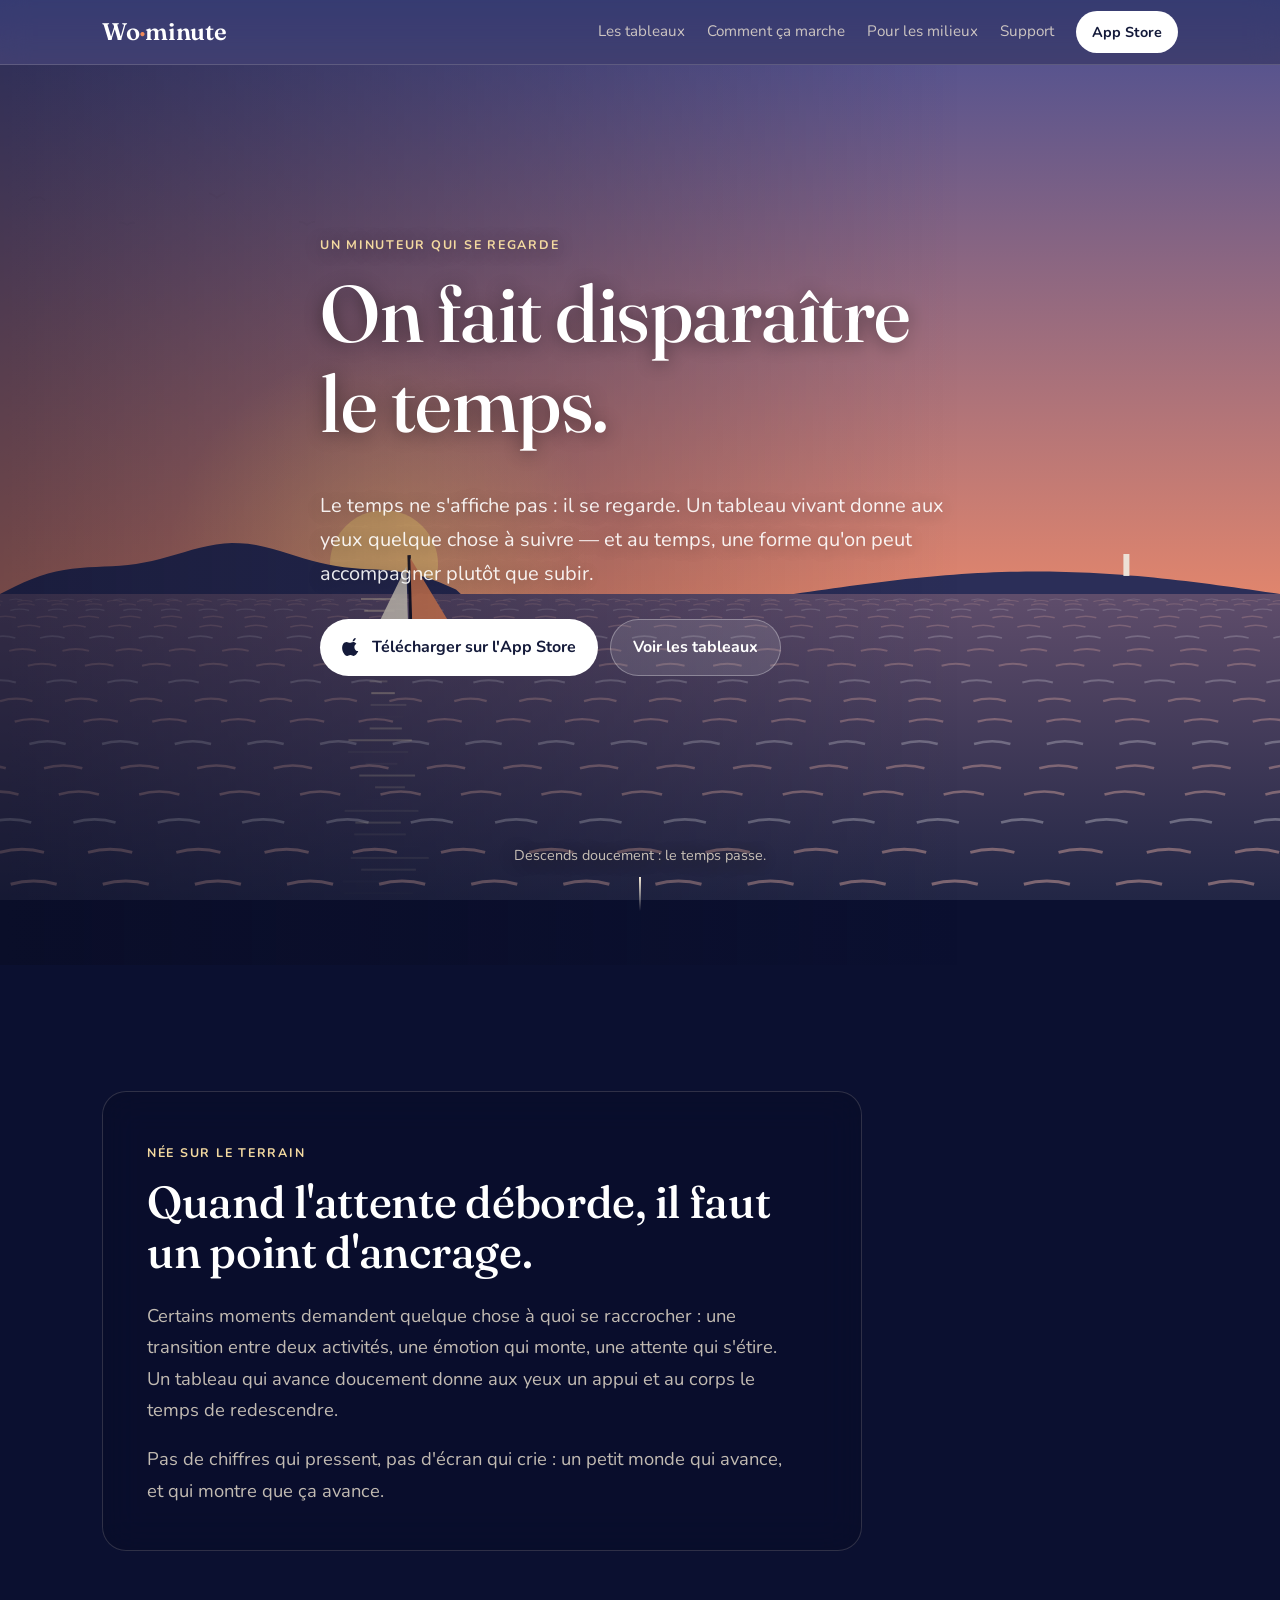
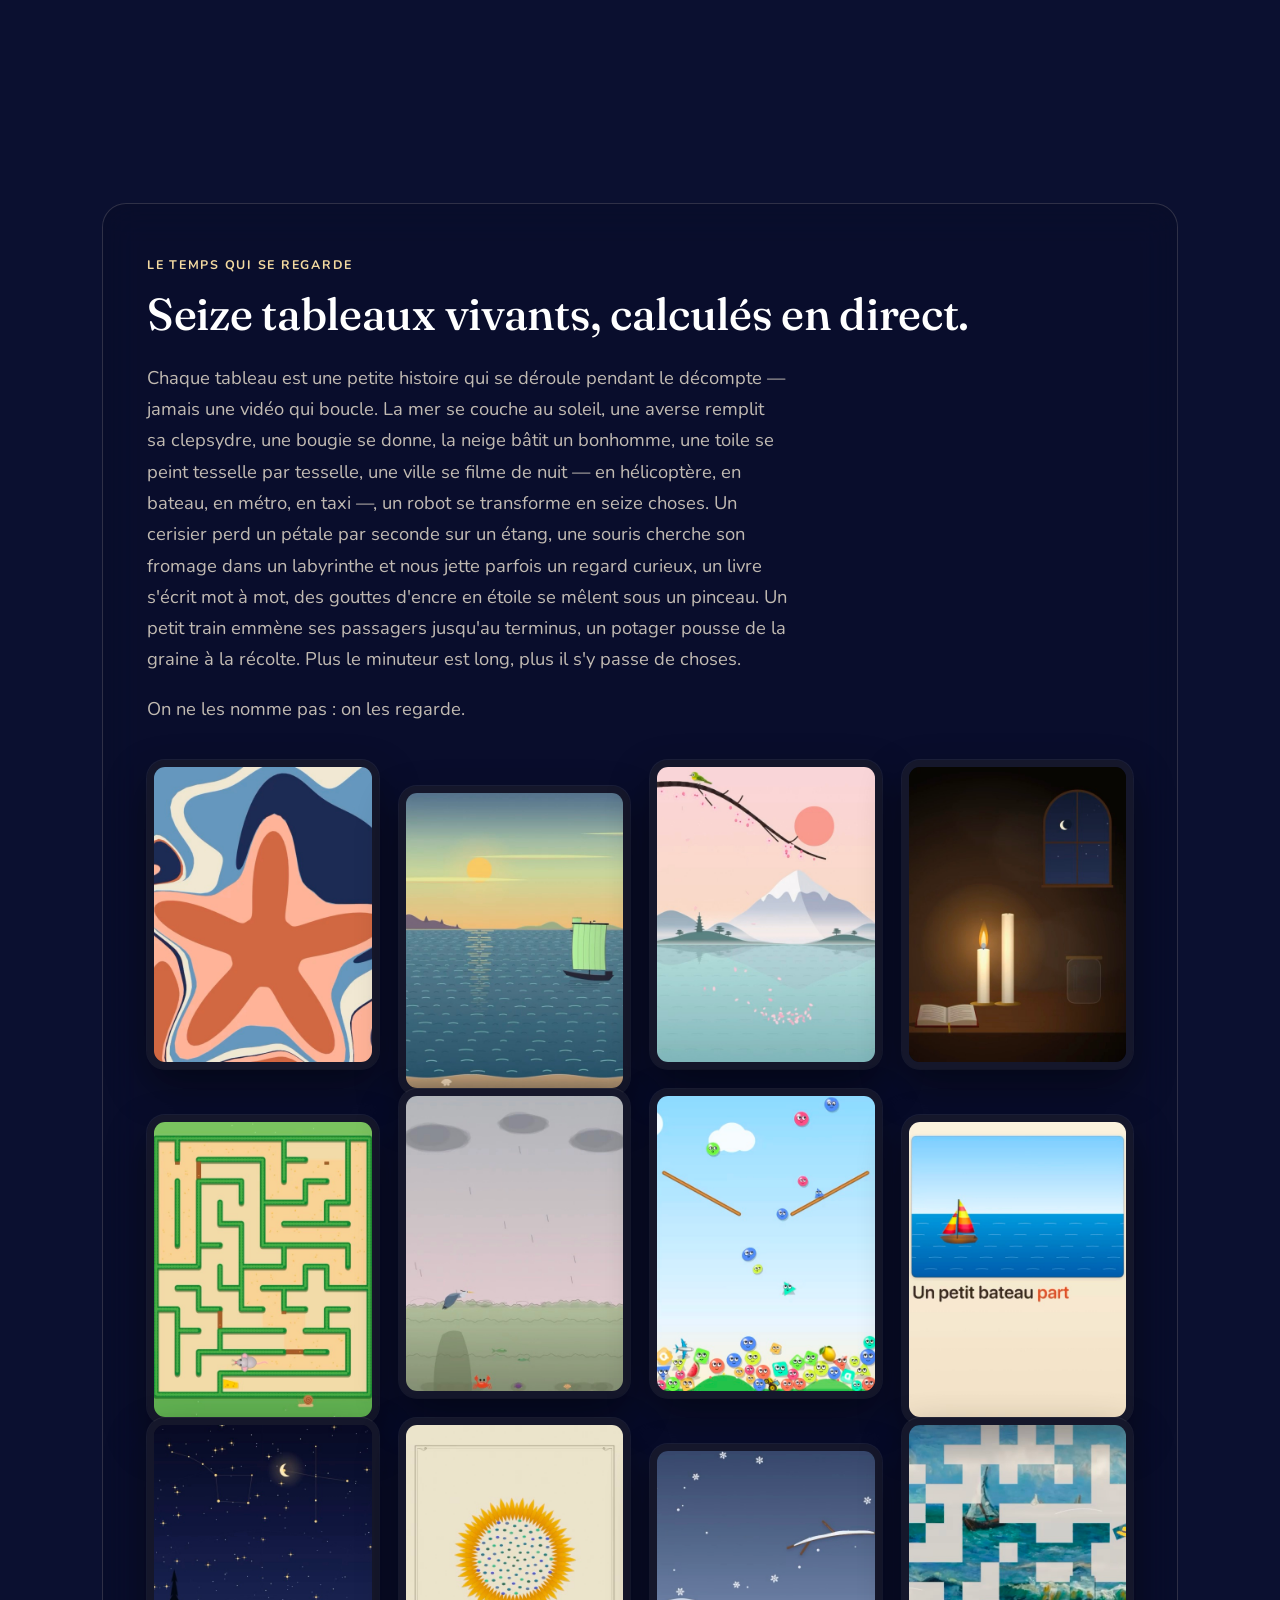
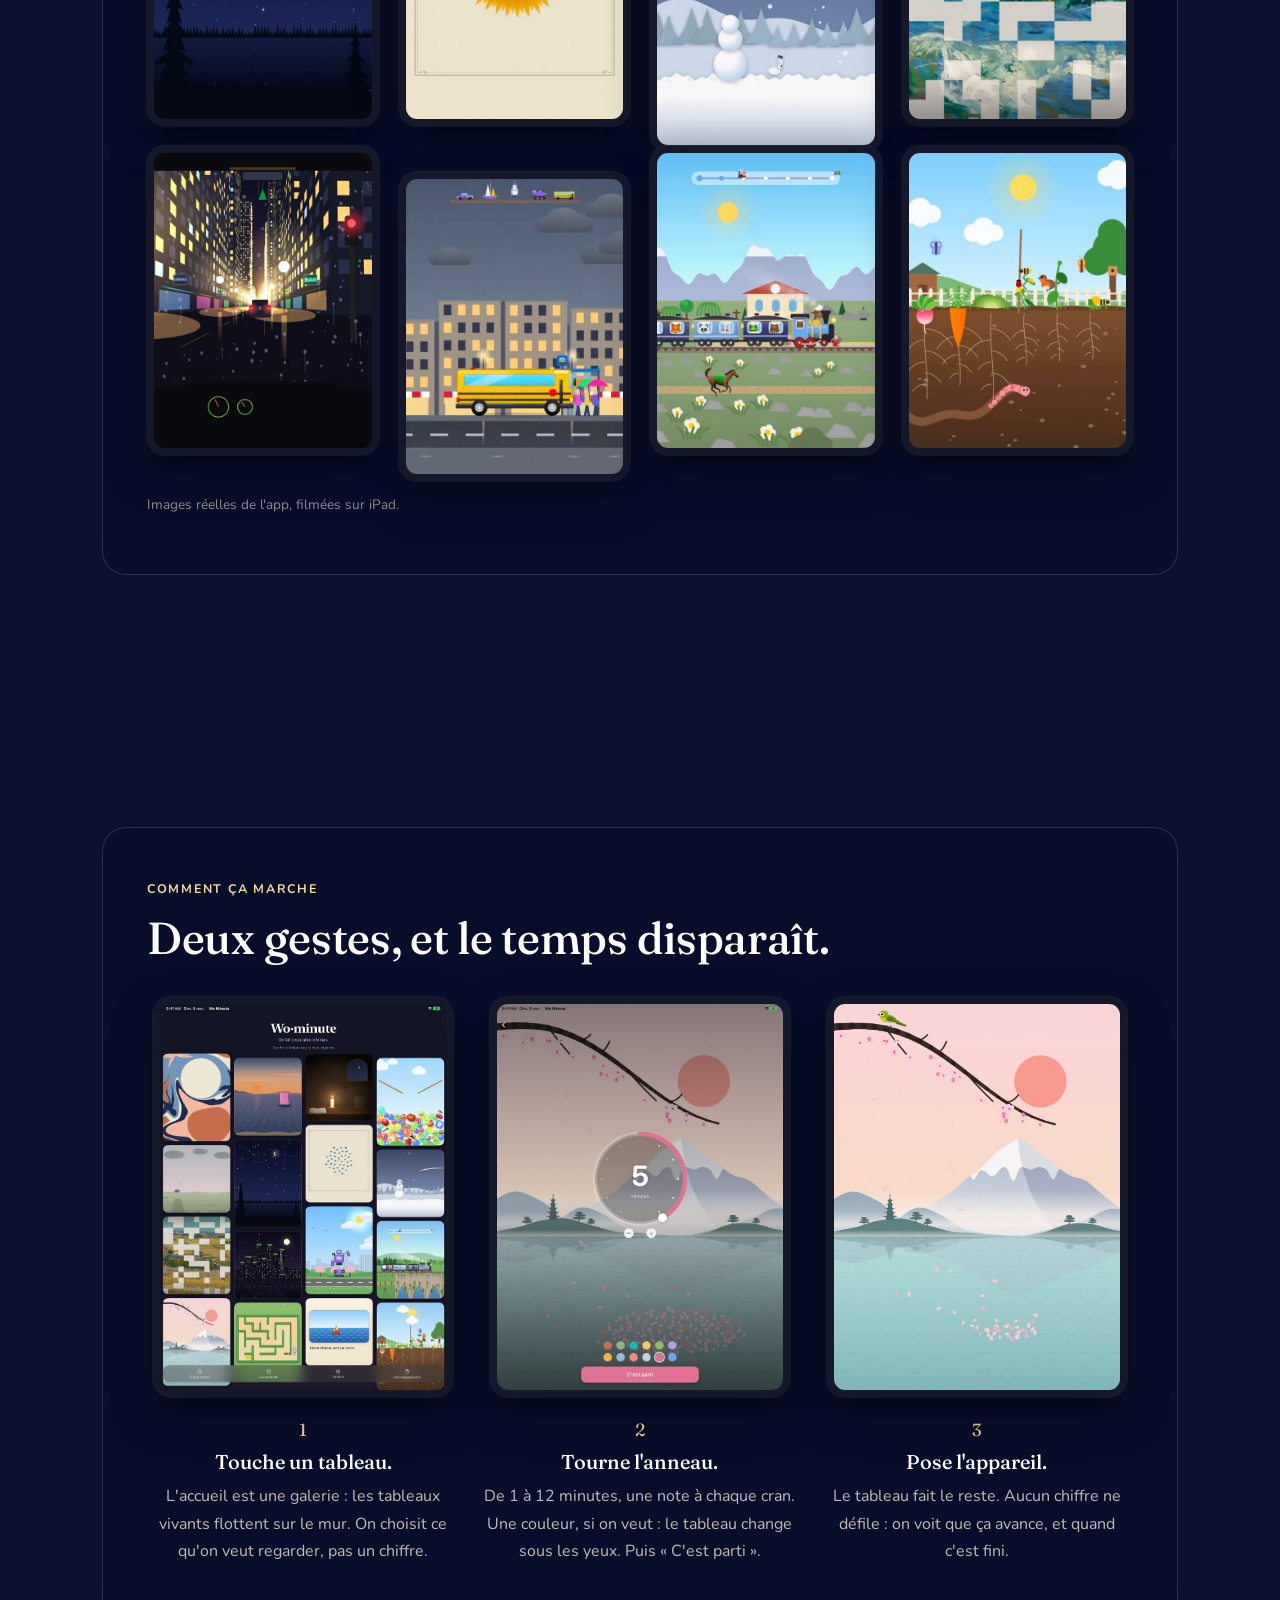
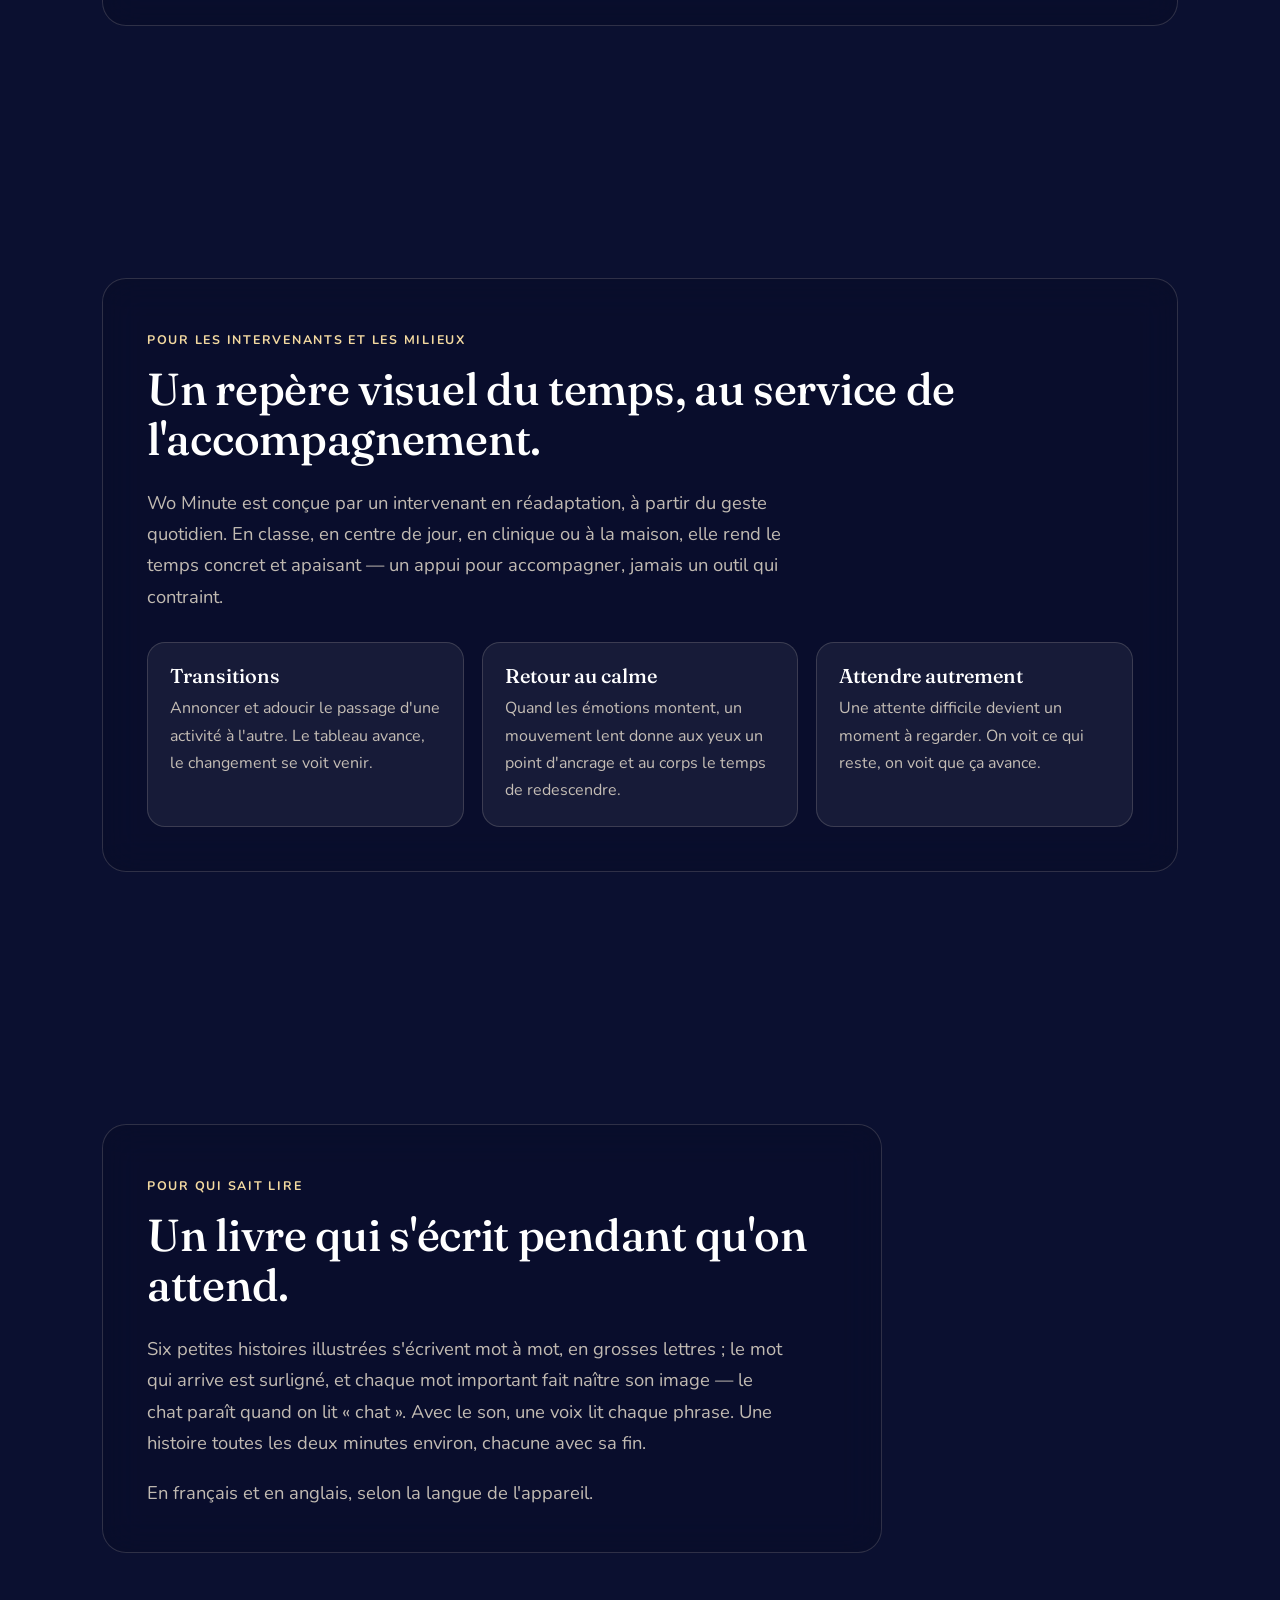
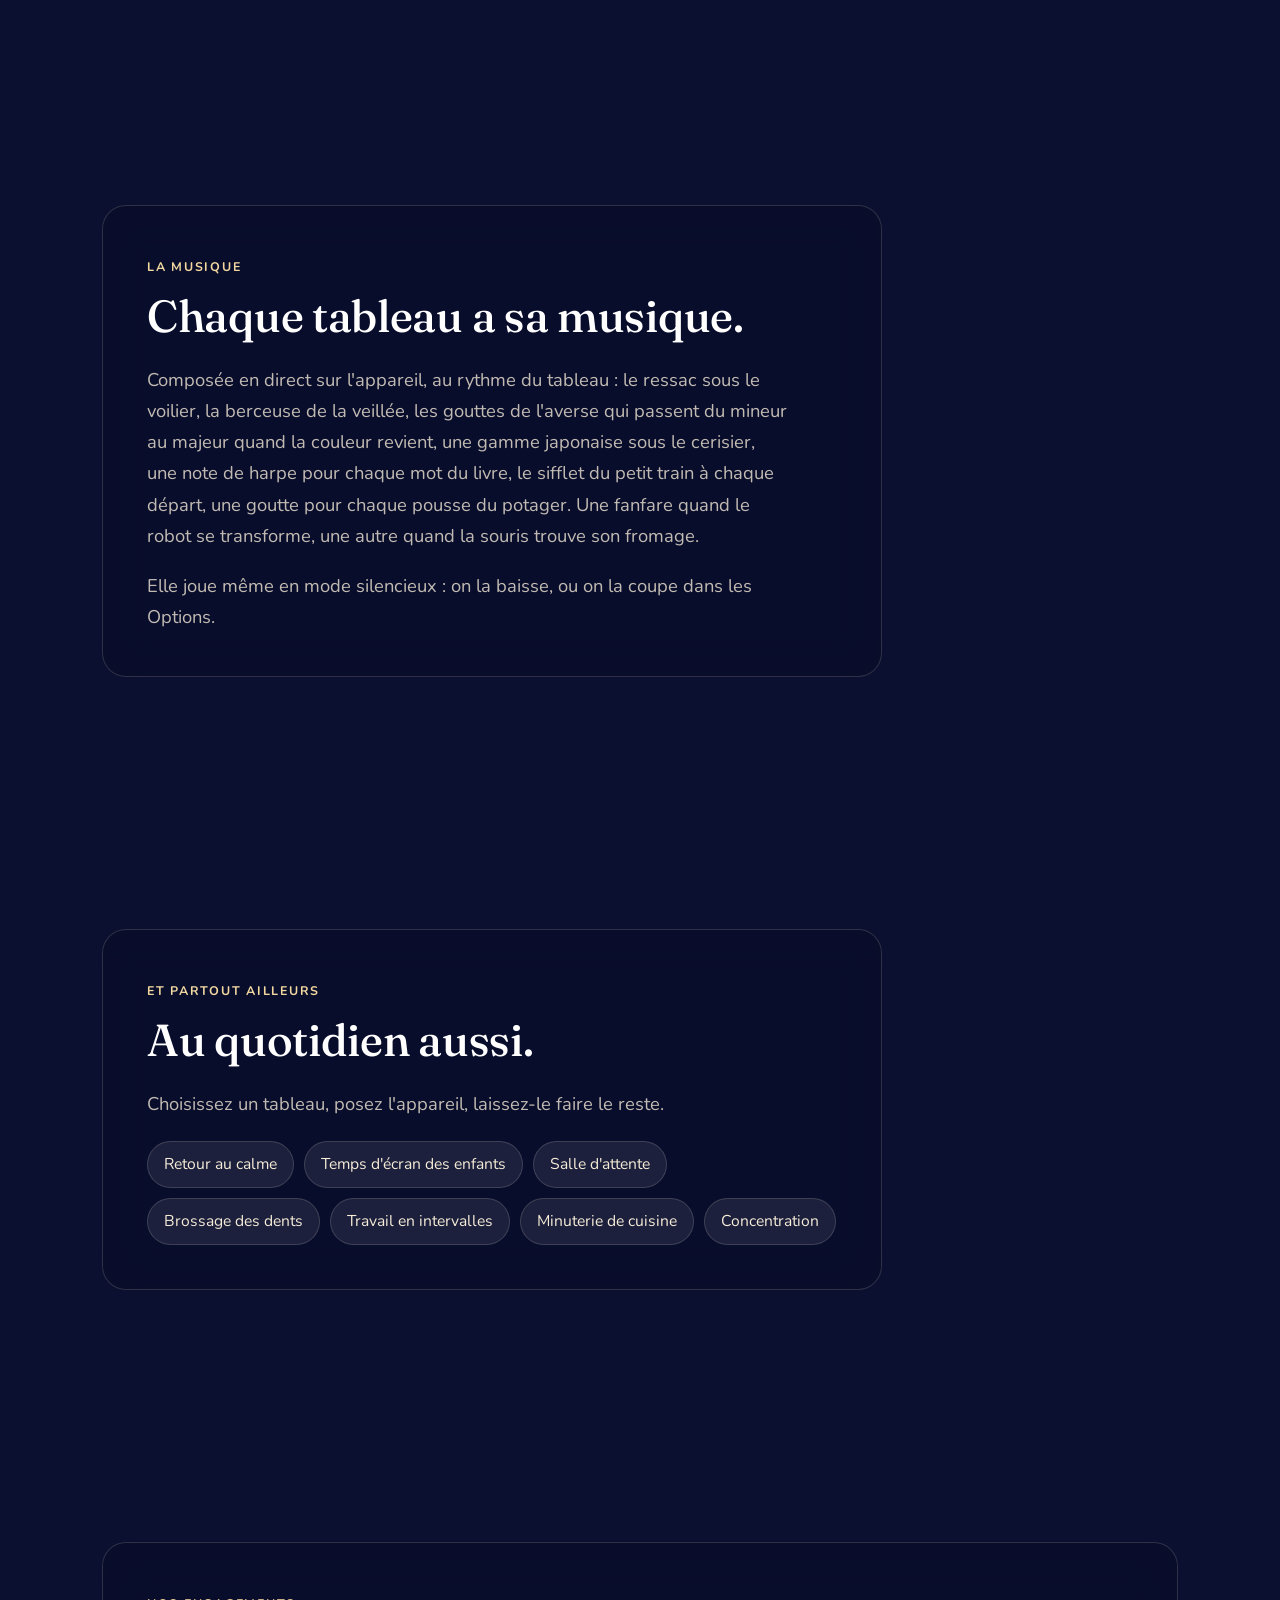
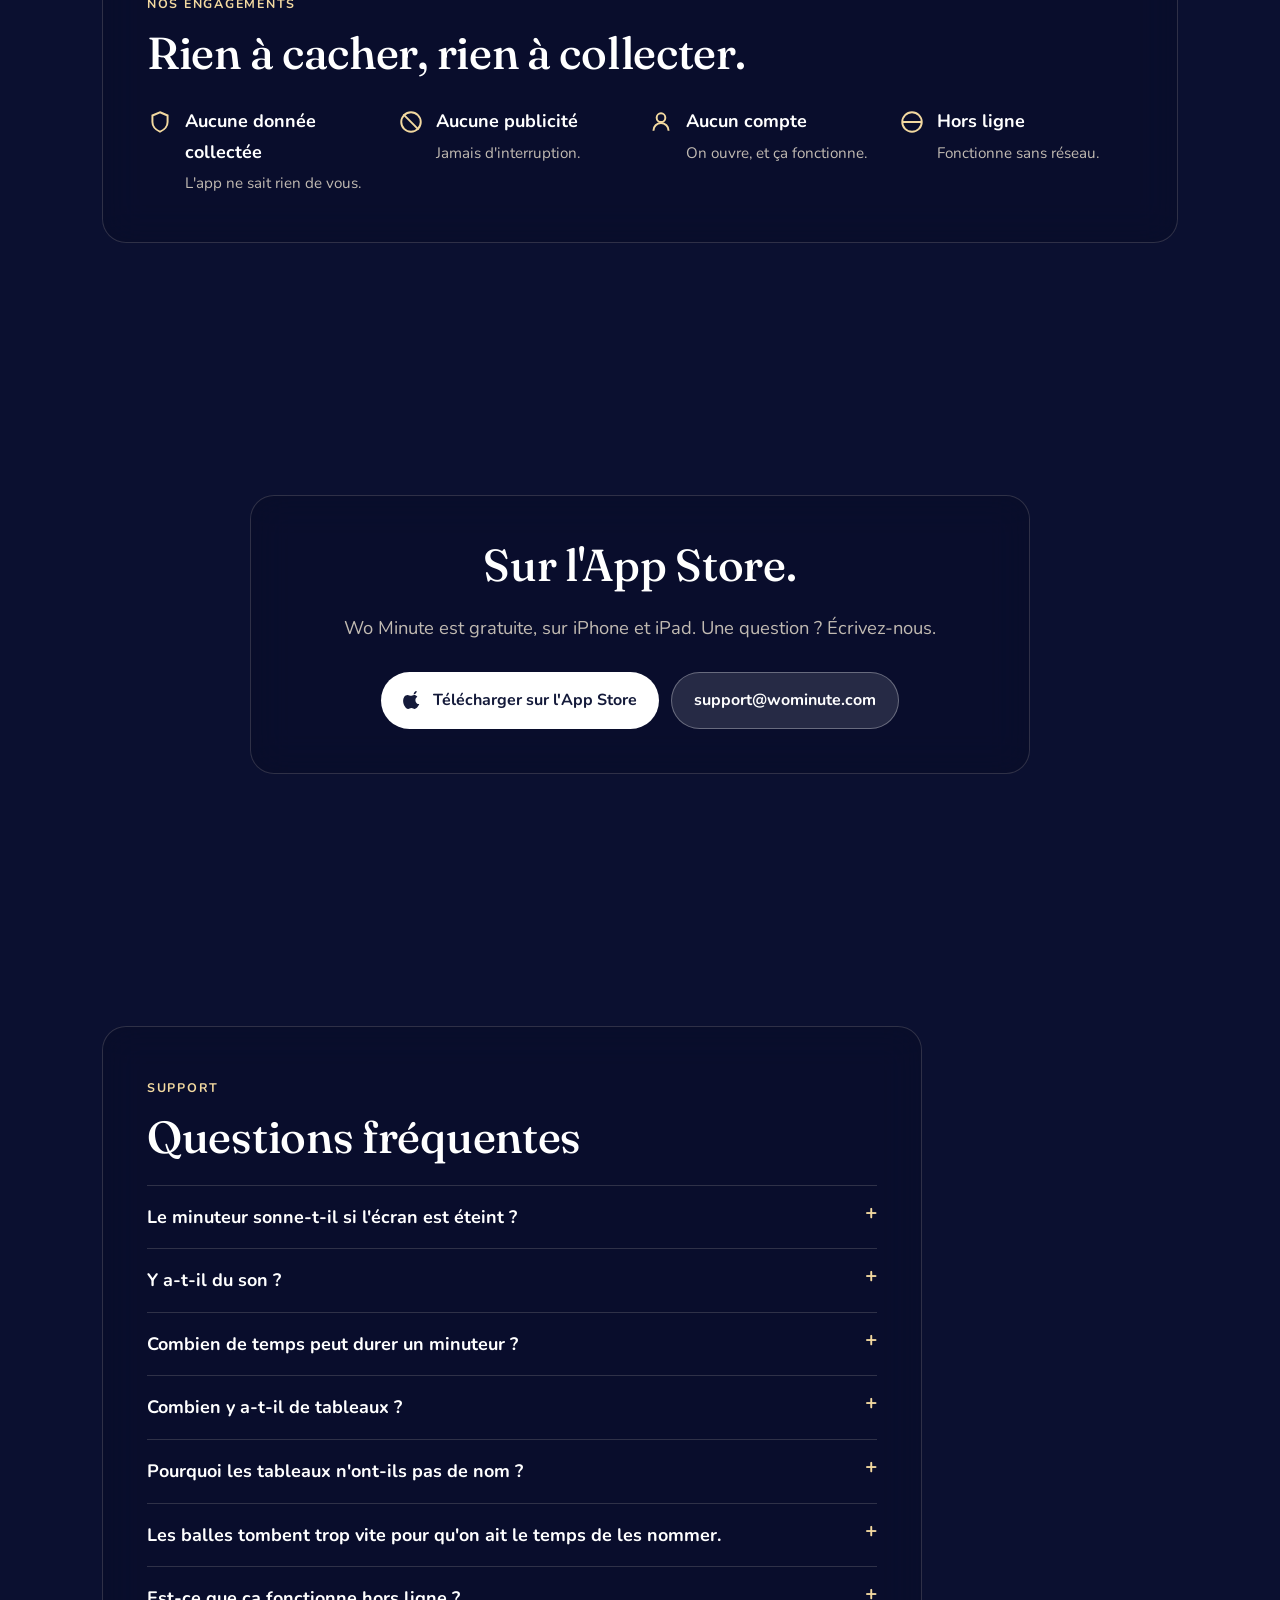
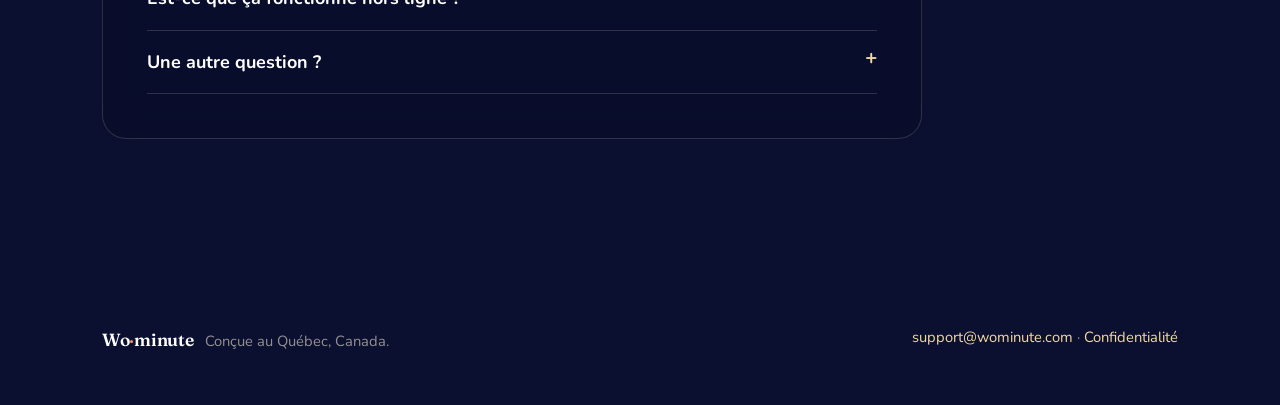
==== index.html @ acd17fe6 "Site : le train, le robot et la ville refilmés (le train et ses imprévus, le robot affiné, la ville " ====
<!doctype html>
<html lang="fr">
<head>
<meta charset="utf-8">
<meta name="viewport" content="width=device-width, initial-scale=1, viewport-fit=cover">
<title>Wo Minute — On fait disparaître le temps</title>
<meta name="description" content="Wo Minute est un minuteur qui se regarde. Seize tableaux vivants, calculés en direct, donnent aux yeux quelque chose à suivre et au temps une forme qu'on peut accompagner. Conçu au Québec par un intervenant en réadaptation.">
<meta name="theme-color" content="#0b1030">
<meta property="og:title" content="Wo Minute — On fait disparaître le temps">
<meta property="og:description" content="Le minuteur qui se regarde. Un point d'ancrage visuel pour les transitions, le retour au calme et les attentes difficiles.">
<meta property="og:type" content="website">
<meta property="og:image" content="https://wominute.com/scenes/vagues.jpg">
<link rel="preconnect" href="https://fonts.googleapis.com">
<link rel="preconnect" href="https://fonts.gstatic.com" crossorigin>
<link href="https://fonts.googleapis.com/css2?family=Fraunces:opsz,wght@9..144,400;9..144,500;9..144,600&family=Nunito:wght@400;500;600;700&display=swap" rel="stylesheet">
<style>
:root{
  --cream:#f6ecd8; --cream-dim:rgba(246,236,216,.78); --cream-faint:rgba(246,236,216,.58);
  --gold:#f3d9a0; --sun:#ef8a5a; --line:rgba(246,236,216,.16);
  --verre:rgba(10,12,34,.46); --verre-fort:rgba(10,12,34,.62);
  --maxw:1120px; --r:24px; --ease:cubic-bezier(.22,.61,.36,1);
}
*{box-sizing:border-box}
html{scroll-behavior:smooth}
body{margin:0; background:#0b1030; color:var(--cream);
  font-family:"Nunito",system-ui,sans-serif; font-size:18px; line-height:1.7;
  -webkit-font-smoothing:antialiased; overflow-x:hidden}
#ciel{position:fixed; inset:0; width:100vw; height:100vh; z-index:-1; display:block}
h1,h2,h3{font-family:"Fraunces",Georgia,serif; font-weight:500; line-height:1.12; color:#fff; margin:0 0 .5em}
h1{font-size:clamp(2.6rem,7vw,5rem); letter-spacing:-.5px}
h2{font-size:clamp(1.8rem,4vw,2.8rem); letter-spacing:-.3px}
h3{font-size:1.25rem}
p{margin:0 0 1em}
a{color:var(--gold); text-decoration:none}
a:hover{text-decoration:underline}
.wrap{max-width:var(--maxw); margin:0 auto; padding:0 22px}
.ombre{text-shadow:0 2px 18px rgba(0,0,0,.45)}

/* L'en-tête */
header{position:sticky; top:0; z-index:10; backdrop-filter:blur(14px); -webkit-backdrop-filter:blur(14px);
  background:rgba(10,12,34,.28); border-bottom:1px solid var(--line)}
.nav{display:flex; align-items:center; justify-content:space-between; height:64px}
.logo{font-family:"Fraunces",serif; font-size:1.5rem; color:#fff; font-weight:600; letter-spacing:-.3px}
.logo span{color:var(--sun)}
.liens{display:flex; gap:22px; align-items:center; font-size:.95rem}
.liens a{color:var(--cream-dim)}
.liens a:hover{color:#fff; text-decoration:none}
.liens a.btn-plein,.liens a.btn-plein:hover{color:#141a3a}
@media (max-width:820px){ .liens a.secondaire{display:none} }

/* Les boutons */
.btn{display:inline-flex; align-items:center; gap:10px; padding:14px 22px; border-radius:999px; font-weight:700;
  font-size:1rem; transition:transform .2s var(--ease), background .2s}
.btn:hover{text-decoration:none; transform:translateY(-1px)}
.btn svg{width:20px; height:20px}
.btn-plein{background:#fff; color:#141a3a}
.btn-verre{background:rgba(255,255,255,.12); color:#fff; border:1px solid rgba(255,255,255,.3)}
.btn-petit{padding:9px 16px; font-size:.9rem}

/* Les sections : du texte posé sur le ciel qui change */
section{position:relative; padding:14vh 0}
.carte{background:var(--verre); backdrop-filter:blur(18px) saturate(120%); -webkit-backdrop-filter:blur(18px) saturate(120%);
  border:1px solid var(--line); border-radius:var(--r); padding:clamp(24px,4vw,44px)}
.etiquette{display:inline-block; font-size:.78rem; letter-spacing:.14em; text-transform:uppercase; color:var(--gold); margin-bottom:14px; font-weight:700}
.lead{font-size:1.15rem; color:var(--cream-dim); max-width:640px}
.apparait{opacity:0; transform:translateY(24px); transition:opacity .9s var(--ease), transform .9s var(--ease)}
.apparait.vu{opacity:1; transform:none}

/* L'ouverture */
.ouverture{min-height:100vh; display:flex; align-items:center; padding-top:0}
.ouverture::before{content:""; position:absolute; inset:0; pointer-events:none;
  background:linear-gradient(90deg, rgba(10,12,34,.5) 0%, rgba(10,12,34,.22) 45%, transparent 75%)}
.ouverture .wrap{position:relative}
.ouverture .lead{font-size:1.25rem; color:#fff; opacity:.9}
.actions{display:flex; flex-wrap:wrap; gap:12px; margin-top:28px}
.descends{position:absolute; left:50%; bottom:6vh; transform:translateX(-50%); color:var(--cream-dim); font-size:.9rem; text-align:center}
.descends i{display:block; width:2px; height:34px; margin:10px auto 0; background:linear-gradient(var(--cream),transparent); animation:goutte 2.2s infinite}
@keyframes goutte{0%{transform:scaleY(0); transform-origin:top} 50%{transform:scaleY(1); transform-origin:top} 51%{transform-origin:bottom} 100%{transform:scaleY(0); transform-origin:bottom}}

/* Les tableaux : de vrais films de l'app, filmés sur iPad, dans des cadres de tablette */
.tableaux{display:grid; grid-template-columns:repeat(auto-fill,minmax(190px,1fr)); gap:20px; margin-top:36px}
.tel{position:relative; aspect-ratio:3/4; border-radius:18px; overflow:hidden; background:#06071a;
  border:7px solid #15172b; box-shadow:0 18px 40px rgba(0,0,0,.45), 0 0 0 1px rgba(255,255,255,.08)}
.tel video,.tel img{width:100%; height:100%; object-fit:cover; display:block}
.tel:nth-child(3n+2){transform:translateY(26px)}
@media (max-width:560px){ .tableaux{grid-template-columns:repeat(2,1fr); gap:14px} .tel{border-radius:13px; border-width:5px}
  .tableaux .tel:nth-child(3n+2){transform:none} .tableaux .tel:nth-child(even){transform:translateY(34px)} }
.note{font-size:.85rem; color:var(--cream-faint); margin-top:38px}

/* Deux gestes */
.gestes{display:grid; grid-template-columns:repeat(3,1fr); gap:24px; margin-top:34px; align-items:start}
.geste .tel{max-width:300px; margin:0 auto 18px}
.geste h3{text-align:center}
.geste p{text-align:center; color:var(--cream-dim); font-size:1rem}
.num{display:block; text-align:center; font-family:"Fraunces",serif; color:var(--gold); font-size:1.1rem; margin-bottom:6px}
@media (max-width:820px){ .gestes{grid-template-columns:1fr} }

/* Les milieux */
.trois{display:grid; grid-template-columns:repeat(3,1fr); gap:18px; margin-top:30px}
.trois div{background:rgba(255,255,255,.06); border:1px solid var(--line); border-radius:18px; padding:22px}
.trois h3{margin-bottom:.4em}
.trois p{color:var(--cream-dim); font-size:1rem; margin:0}
@media (max-width:820px){ .trois{grid-template-columns:1fr} }

/* Au quotidien */
.puces{display:flex; flex-wrap:wrap; gap:10px; margin-top:22px}
.puces span{padding:9px 16px; border-radius:999px; background:rgba(255,255,255,.08); border:1px solid var(--line); font-size:.98rem}

/* Les engagements */
.valeurs{display:grid; grid-template-columns:repeat(4,1fr); gap:16px; margin-top:28px}
.valeur{display:flex; gap:12px; align-items:flex-start}
.valeur svg{width:26px; height:26px; flex:none; color:var(--gold); margin-top:3px}
.valeur b{display:block; color:#fff}
.valeur span{color:var(--cream-dim); font-size:.95rem}
@media (max-width:900px){ .valeurs{grid-template-columns:1fr 1fr} }
@media (max-width:520px){ .valeurs{grid-template-columns:1fr} }

/* La foire aux questions */
details{border-top:1px solid var(--line); padding:16px 0}
details:last-of-type{border-bottom:1px solid var(--line)}
summary{cursor:pointer; font-weight:700; color:#fff; list-style:none; display:flex; justify-content:space-between; gap:16px}
summary::after{content:"+"; color:var(--gold); font-size:1.3rem; line-height:1}
details[open] summary::after{content:"–"}
details p{color:var(--cream-dim); margin:12px 0 0; font-size:1rem}

footer{padding:60px 0 50px; color:var(--cream-faint); font-size:.92rem}
footer .wrap{display:flex; flex-wrap:wrap; justify-content:space-between; gap:12px}

@media (prefers-reduced-motion:reduce){ .apparait{opacity:1; transform:none; transition:none} .descends i{animation:none} }
</style>
</head>
<body>
<canvas id="ciel" aria-hidden="true"></canvas>

<header>
  <div class="wrap nav">
    <a class="logo" href="#" aria-label="Wo Minute, retour en haut">Wo<span>·</span>minute</a>
    <nav class="liens">
      <a class="secondaire" href="#tableaux">Les tableaux</a>
      <a class="secondaire" href="#gestes">Comment ça marche</a>
      <a class="secondaire" href="#milieux">Pour les milieux</a>
      <a class="secondaire" href="#support">Support</a>
      <a class="btn btn-plein btn-petit" href="https://apps.apple.com/app/id6779363425">App Store</a>
    </nav>
  </div>
</header>

<main>
  <section class="ouverture">
    <div class="wrap">
      <div class="etiquette ombre">Un minuteur qui se regarde</div>
      <h1 class="ombre">On fait disparaître<br>le temps.</h1>
      <p class="lead ombre">Le temps ne s'affiche pas : il se regarde. Un tableau vivant donne aux yeux quelque chose à suivre — et au temps, une forme qu'on peut accompagner plutôt que subir.</p>
      <div class="actions">
        <a class="btn btn-plein" href="https://apps.apple.com/app/id6779363425">
          <svg viewBox="0 0 24 24" fill="currentColor" aria-hidden="true"><path d="M16.4 1.3c.1 1-.3 2-.9 2.7-.7.8-1.7 1.4-2.7 1.3-.1-1 .3-2 .9-2.7.7-.8 1.8-1.4 2.7-1.3zM19.5 16.9c-.5 1.2-.8 1.7-1.5 2.7-1 1.4-2.3 3.1-4 3.1-1.5 0-1.9-1-3.9-1-2 0-2.4 1-3.9 1-1.7 0-3-1.6-3.9-3C-.2 16.1-.6 11 1.4 8.3c1-1.4 2.6-2.3 4.1-2.3 1.6 0 2.6 1 3.9 1 1.3 0 2-1 3.9-1 1.4 0 2.9.8 3.9 2.1-3.4 1.9-2.9 6.8.4 8.8z"/></svg>
          Télécharger sur l'App Store</a>
        <a class="btn btn-verre" href="#tableaux">Voir les tableaux</a>
      </div>
    </div>
    <div class="descends ombre">Descends doucement : le temps passe.<i></i></div>
  </section>

  <section>
    <div class="wrap">
      <div class="carte apparait" style="max-width:760px">
        <div class="etiquette">Née sur le terrain</div>
        <h2>Quand l'attente déborde, il faut un point d'ancrage.</h2>
        <p class="lead">Certains moments demandent quelque chose à quoi se raccrocher : une transition entre deux activités, une émotion qui monte, une attente qui s'étire. Un tableau qui avance doucement donne aux yeux un appui et au corps le temps de redescendre.</p>
        <p class="lead" style="margin:0">Pas de chiffres qui pressent, pas d'écran qui crie : un petit monde qui avance, et qui montre que ça avance.</p>
      </div>
    </div>
  </section>

  <section id="tableaux">
    <div class="wrap">
      <div class="carte apparait">
        <div class="etiquette">Le temps qui se regarde</div>
        <h2>Seize tableaux vivants, calculés en direct.</h2>
        <p class="lead">Chaque tableau est une petite histoire qui se déroule pendant le décompte — jamais une vidéo qui boucle. La mer se couche au soleil, une averse remplit sa clepsydre, une bougie se donne, la neige bâtit un bonhomme, une toile se peint tesselle par tesselle, une ville se filme de nuit — en hélicoptère, en bateau, en métro, en taxi —, un robot se transforme en seize choses. Un cerisier perd un pétale par seconde sur un étang, une souris cherche son fromage dans un labyrinthe et nous jette parfois un regard curieux, un livre s'écrit mot à mot, des gouttes d'encre en étoile se mêlent sous un pinceau. Un petit train emmène ses passagers jusqu'au terminus, un potager pousse de la graine à la récolte. Plus le minuteur est long, plus il s'y passe de choses.</p>
        <p class="lead" style="margin:0">On ne les nomme pas : on les regarde.</p>
        <div class="tableaux">
          <div class="tel"><video muted loop playsinline preload="none" poster="scenes/goutte.jpg" aria-label="Des gouttes d'encre en étoile, un pinceau qui mêle les couleurs"><source src="scenes/goutte.mp4" type="video/mp4"></video></div>
          <div class="tel"><video muted loop playsinline preload="none" poster="scenes/vagues.jpg" aria-label="Un voilier au couchant, la mer à l'estampe"><source src="scenes/vagues.mp4" type="video/mp4"></video></div>
          <div class="tel"><video muted loop playsinline preload="none" poster="scenes/petales.jpg" aria-label="Un cerisier au bord d'un étang, une estampe japonaise"><source src="scenes/petales.mp4" type="video/mp4"></video></div>
          <div class="tel"><video muted loop playsinline preload="none" poster="scenes/bougie.jpg" aria-label="Une bougie dans une chambre, la nuit à la fenêtre"><source src="scenes/bougie.mp4" type="video/mp4"></video></div>
          <div class="tel"><video muted loop playsinline preload="none" poster="scenes/labyrinthe.jpg" aria-label="Une souris qui cherche son fromage dans un labyrinthe de haies"><source src="scenes/labyrinthe.mp4" type="video/mp4"></video></div>
          <div class="tel"><video muted loop playsinline preload="none" poster="scenes/pluie.jpg" aria-label="Une averse à l'aquarelle, un héron sur sa roche"><source src="scenes/pluie.mp4" type="video/mp4"></video></div>
          <div class="tel"><video muted loop playsinline preload="none" poster="scenes/balles.jpg" aria-label="Des balles, des fruits et des lettres qui tombent"><source src="scenes/balles.mp4" type="video/mp4"></video></div>
          <div class="tel"><video muted loop playsinline preload="none" poster="scenes/texte.jpg" aria-label="Un livre illustré qui s'écrit mot à mot"><source src="scenes/texte.mp4" type="video/mp4"></video></div>
          <div class="tel"><video muted loop playsinline preload="none" poster="scenes/etoiles.jpg" aria-label="Les constellations au-dessus d'un lac"><source src="scenes/etoiles.mp4" type="video/mp4"></video></div>
          <div class="tel"><video muted loop playsinline preload="none" poster="scenes/spirale.jpg" aria-label="Des graines posées à l'angle d'or"><source src="scenes/spirale.mp4" type="video/mp4"></video></div>
          <div class="tel"><video muted loop playsinline preload="none" poster="scenes/flocons.jpg" aria-label="Un hiver en papier découpé, un bonhomme de neige"><source src="scenes/flocons.mp4" type="video/mp4"></video></div>
          <div class="tel"><video muted loop playsinline preload="none" poster="scenes/briques.jpg" aria-label="Une toile de Van Gogh qui se pose tesselle par tesselle"><source src="scenes/briques.mp4" type="video/mp4"></video></div>
          <div class="tel"><video muted loop playsinline preload="none" poster="scenes/ville.jpg" aria-label="Une ville la nuit, vue d'un taxi sous la pluie"><source src="scenes/ville.mp4" type="video/mp4"></video></div>
          <div class="tel"><video muted loop playsinline preload="none" poster="scenes/robot.jpg" aria-label="Un robot qui se transforme, et le décor avec lui"><source src="scenes/robot.mp4" type="video/mp4"></video></div>
          <div class="tel"><video muted loop playsinline preload="none" poster="scenes/train.jpg" aria-label="Un petit train à vapeur et ses passagers, de gare en gare"><source src="scenes/train.mp4" type="video/mp4"></video></div>
          <div class="tel"><video muted loop playsinline preload="none" poster="scenes/potager.jpg" aria-label="Un potager vu en coupe, qui pousse de la graine à la récolte"><source src="scenes/potager.mp4" type="video/mp4"></video></div>
        </div>
        <p class="note">Images réelles de l'app, filmées sur iPad.</p>
      </div>
    </div>
  </section>

  <section id="gestes">
    <div class="wrap">
      <div class="carte apparait">
        <div class="etiquette">Comment ça marche</div>
        <h2>Deux gestes, et le temps disparaît.</h2>
        <div class="gestes">
          <div class="geste">
            <div class="tel"><img src="scenes/galerie.jpg" alt="La galerie d'accueil : un mur de tableaux vivants" loading="lazy"></div>
            <span class="num">1</span>
            <h3>Touche un tableau.</h3>
            <p>L'accueil est une galerie : les tableaux vivants flottent sur le mur. On choisit ce qu'on veut regarder, pas un chiffre.</p>
          </div>
          <div class="geste">
            <div class="tel"><img src="scenes/tableau.jpg" alt="Le tableau ouvert, l'anneau du temps et les couleurs" loading="lazy"></div>
            <span class="num">2</span>
            <h3>Tourne l'anneau.</h3>
            <p>De 1 à 12 minutes, une note à chaque cran. Une couleur, si on veut : le tableau change sous les yeux. Puis « C'est parti ».</p>
          </div>
          <div class="geste">
            <div class="tel"><video muted loop playsinline preload="none" poster="scenes/petales.jpg" aria-label="Le cerisier qui avance pendant le minuteur"><source src="scenes/petales.mp4" type="video/mp4"></video></div>
            <span class="num">3</span>
            <h3>Pose l'appareil.</h3>
            <p>Le tableau fait le reste. Aucun chiffre ne défile : on voit que ça avance, et quand c'est fini.</p>
          </div>
        </div>
      </div>
    </div>
  </section>

  <section id="milieux">
    <div class="wrap">
      <div class="carte apparait">
        <div class="etiquette">Pour les intervenants et les milieux</div>
        <h2>Un repère visuel du temps, au service de l'accompagnement.</h2>
        <p class="lead">Wo Minute est conçue par un intervenant en réadaptation, à partir du geste quotidien. En classe, en centre de jour, en clinique ou à la maison, elle rend le temps concret et apaisant — un appui pour accompagner, jamais un outil qui contraint.</p>
        <div class="trois">
          <div><h3>Transitions</h3><p>Annoncer et adoucir le passage d'une activité à l'autre. Le tableau avance, le changement se voit venir.</p></div>
          <div><h3>Retour au calme</h3><p>Quand les émotions montent, un mouvement lent donne aux yeux un point d'ancrage et au corps le temps de redescendre.</p></div>
          <div><h3>Attendre autrement</h3><p>Une attente difficile devient un moment à regarder. On voit ce qui reste, on voit que ça avance.</p></div>
        </div>
      </div>
    </div>
  </section>

  <section>
    <div class="wrap">
      <div class="carte apparait" style="max-width:780px">
        <div class="etiquette">Pour qui sait lire</div>
        <h2>Un livre qui s'écrit pendant qu'on attend.</h2>
        <p class="lead">Six petites histoires illustrées s'écrivent mot à mot, en grosses lettres ; le mot qui arrive est surligné, et chaque mot important fait naître son image — le chat paraît quand on lit « chat ». Avec le son, une voix lit chaque phrase. Une histoire toutes les deux minutes environ, chacune avec sa fin.</p>
        <p class="lead" style="margin:0">En français et en anglais, selon la langue de l'appareil.</p>
      </div>
    </div>
  </section>

  <section>
    <div class="wrap">
      <div class="carte apparait" style="max-width:780px">
        <div class="etiquette">La musique</div>
        <h2>Chaque tableau a sa musique.</h2>
        <p class="lead">Composée en direct sur l'appareil, au rythme du tableau : le ressac sous le voilier, la berceuse de la veillée, les gouttes de l'averse qui passent du mineur au majeur quand la couleur revient, une gamme japonaise sous le cerisier, une note de harpe pour chaque mot du livre, le sifflet du petit train à chaque départ, une goutte pour chaque pousse du potager. Une fanfare quand le robot se transforme, une autre quand la souris trouve son fromage.</p>
        <p class="lead" style="margin:0">Elle joue même en mode silencieux : on la baisse, ou on la coupe dans les Options.</p>
      </div>
    </div>
  </section>

  <section>
    <div class="wrap">
      <div class="carte apparait" style="max-width:780px">
        <div class="etiquette">Et partout ailleurs</div>
        <h2>Au quotidien aussi.</h2>
        <p class="lead">Choisissez un tableau, posez l'appareil, laissez-le faire le reste.</p>
        <div class="puces"><span>Retour au calme</span><span>Temps d'écran des enfants</span><span>Salle d'attente</span><span>Brossage des dents</span><span>Travail en intervalles</span><span>Minuterie de cuisine</span><span>Concentration</span></div>
      </div>
    </div>
  </section>

  <section>
    <div class="wrap">
      <div class="carte apparait">
        <div class="etiquette">Nos engagements</div>
        <h2>Rien à cacher, rien à collecter.</h2>
        <div class="valeurs">
          <div class="valeur"><svg viewBox="0 0 24 24" fill="none" stroke="currentColor" stroke-width="1.8"><path d="M12 3l7 3v6c0 5-3 7-7 9-4-2-7-4-7-9V6z"/></svg><div><b>Aucune donnée collectée</b><span>L'app ne sait rien de vous.</span></div></div>
          <div class="valeur"><svg viewBox="0 0 24 24" fill="none" stroke="currentColor" stroke-width="1.8"><circle cx="12" cy="12" r="9"/><path d="M5 5l14 14"/></svg><div><b>Aucune publicité</b><span>Jamais d'interruption.</span></div></div>
          <div class="valeur"><svg viewBox="0 0 24 24" fill="none" stroke="currentColor" stroke-width="1.8"><path d="M12 12a4 4 0 100-8 4 4 0 000 8z"/><path d="M5 20a7 7 0 0114 0"/></svg><div><b>Aucun compte</b><span>On ouvre, et ça fonctionne.</span></div></div>
          <div class="valeur"><svg viewBox="0 0 24 24" fill="none" stroke="currentColor" stroke-width="1.8"><path d="M3 12h18M3 12a9 9 0 0118 0M3 12a9 9 0 0018 0"/></svg><div><b>Hors ligne</b><span>Fonctionne sans réseau.</span></div></div>
        </div>
      </div>
    </div>
  </section>

  <section>
    <div class="wrap">
      <div class="carte apparait" style="max-width:780px; text-align:center; margin:0 auto">
        <h2>Sur l'App Store.</h2>
        <p class="lead" style="margin:0 auto 24px">Wo Minute est gratuite, sur iPhone et iPad. Une question ? Écrivez-nous.</p>
        <div class="actions" style="justify-content:center">
          <a class="btn btn-plein" href="https://apps.apple.com/app/id6779363425">
            <svg viewBox="0 0 24 24" fill="currentColor" aria-hidden="true"><path d="M16.4 1.3c.1 1-.3 2-.9 2.7-.7.8-1.7 1.4-2.7 1.3-.1-1 .3-2 .9-2.7.7-.8 1.8-1.4 2.7-1.3zM19.5 16.9c-.5 1.2-.8 1.7-1.5 2.7-1 1.4-2.3 3.1-4 3.1-1.5 0-1.9-1-3.9-1-2 0-2.4 1-3.9 1-1.7 0-3-1.6-3.9-3C-.2 16.1-.6 11 1.4 8.3c1-1.4 2.6-2.3 4.1-2.3 1.6 0 2.6 1 3.9 1 1.3 0 2-1 3.9-1 1.4 0 2.9.8 3.9 2.1-3.4 1.9-2.9 6.8.4 8.8z"/></svg>
            Télécharger sur l'App Store</a>
          <a class="btn btn-verre" href="mailto:support@wominute.com">support@wominute.com</a>
        </div>
      </div>
    </div>
  </section>

  <section id="support">
    <div class="wrap">
      <div class="carte apparait" style="max-width:820px">
        <div class="etiquette">Support</div>
        <h2>Questions fréquentes</h2>
        <details><summary>Le minuteur sonne-t-il si l'écran est éteint ?</summary><p>Oui, si vous avez autorisé les notifications au premier lancement. Sinon : Réglages ▸ Wo Minute ▸ Notifications.</p></details>
        <details><summary>Y a-t-il du son ?</summary><p>Deux choses. Chaque tableau a sa musique, composée en direct ; elle joue même en mode silencieux, et se coupe dans les Options. À la fin, une alerte au choix : un son, une vibration ou une annonce vocale.</p></details>
        <details><summary>Combien de temps peut durer un minuteur ?</summary><p>De 1 à 12 minutes, une minute par cran de l'anneau. Plus il est long, plus il se passe de choses dans le tableau.</p></details>
        <details><summary>Combien y a-t-il de tableaux ?</summary><p>Seize : la goutte d'encre, le voilier, le cerisier, la veillée, le labyrinthe, la pluie, les balles, le livre, les étoiles, la spirale, les flocons, l'atelier, la ville, le robot, le petit train et le potager. Chacun change d'une séance à l'autre.</p></details>
        <details><summary>Pourquoi les tableaux n'ont-ils pas de nom ?</summary><p>On ne les nomme pas : on les regarde. Pour qui ne voit pas l'écran, VoiceOver dit le nom de chaque tableau.</p></details>
        <details><summary>Les balles tombent trop vite pour qu'on ait le temps de les nommer.</summary><p>Dans les Options, la vitesse de chute se ralentit. Il en tombe toujours une par seconde ; touchez-en une, une voix dit son nom.</p></details>
        <details><summary>Est-ce que ça fonctionne hors ligne ?</summary><p>Entièrement. Aucune connexion n'est requise, aucune donnée n'est envoyée.</p></details>
        <details><summary>Une autre question ?</summary><p>Écrivez à <a href="mailto:support@wominute.com">support@wominute.com</a> — on répond en quelques jours.</p></details>
      </div>
    </div>
  </section>
</main>

<footer>
  <div class="wrap">
    <span><span class="logo" style="font-size:1.1rem">Wo<span>·</span>minute</span> &nbsp; Conçue au Québec, Canada.</span>
    <span><a href="mailto:support@wominute.com">support@wominute.com</a> · <a href="politique-confidentialite">Confidentialité</a></span>
  </div>
</footer>

<script>
// LE CIEL QUI DÉFILE : la page fait ce que fait l'app. En descendant, le
// temps passe — l'après-midi, le couchant, la nuit, ses étoiles et son aurore,
// puis l'aube au bas de la page. Une mer à l'estampe, un voilier qui traverse.
(function(){
  const cv = document.getElementById('ciel'), ctx = cv.getContext('2d');
  const calme = matchMedia('(prefers-reduced-motion: reduce)').matches;
  let W = 0, H = 0, dpr = 1;
  function taille(){ dpr = Math.min(2, devicePixelRatio || 1); W = innerWidth; H = innerHeight;
    cv.width = W * dpr; cv.height = H * dpr; ctx.setTransform(dpr, 0, 0, dpr, 0, 0); }
  addEventListener('resize', taille); taille();
  const hh = n => { const v = Math.sin(n * 127.1 + 311.7) * 43758.5453; return v - Math.floor(v); };
  const cl = v => Math.min(1, Math.max(0, v));
  const lisse = v => { v = cl(v); return v * v * (3 - 2 * v); };
  const mix = (a, b, f) => a.map((x, i) => x + (b[i] - x) * f);
  const rgb = c => `rgb(${c[0]|0},${c[1]|0},${c[2]|0})`;
  // Les heures du ciel : [haut, horizon, mer]
  const heures = [
    [0.00, [104,150,205], [247,214,168], [70,108,150]],
    [0.22, [88,96,170],   [246,150,104], [62,70,120]],
    [0.40, [40,40,96],    [176,96,122],  [34,36,80]],
    [0.58, [10,14,46],    [28,36,82],    [12,18,48]],
    [0.82, [6,9,32],      [22,32,72],    [8,14,40]],
    [1.00, [92,110,180],  [246,186,156], [70,84,140]],
  ];
  function heure(p){
    for (let i = 0; i < heures.length - 1; i++) {
      const a = heures[i], b = heures[i + 1];
      if (p <= b[0]) { const f = lisse((p - a[0]) / (b[0] - a[0])); return [mix(a[1], b[1], f), mix(a[2], b[2], f), mix(a[3], b[3], f)]; }
    }
    const z = heures[heures.length - 1]; return [z[1], z[2], z[3]];
  }
  let pLisse = 0;
  function dessiner(t){
    const max = Math.max(1, document.documentElement.scrollHeight - innerHeight);
    const pCible = cl(scrollY / max);
    pLisse += (pCible - pLisse) * (calme ? 1 : 0.08);
    const p = pLisse, now = calme ? 0 : t / 1000;
    const hz = H * 0.66;
    const [haut, horizon, mer] = heure(p);
    // Le ciel.
    let g = ctx.createLinearGradient(0, 0, 0, hz);
    g.addColorStop(0, rgb(haut)); g.addColorStop(1, rgb(horizon));
    ctx.fillStyle = g; ctx.fillRect(0, 0, W, hz + 1);
    // Les étoiles, puis l'aurore.
    const nuit = lisse((p - 0.42) / 0.14) * (1 - lisse((p - 0.9) / 0.08));
    if (nuit > 0) {
      for (let i = 0; i < 160; i++) {
        const x = hh(i * 1.3) * W, y = hh(i * 2.9) * hz * 0.92, r = (0.5 + hh(i * 4.1) * 1.2) * (0.7 + 0.3 * Math.sin(now * (1 + hh(i)) + i));
        ctx.fillStyle = `rgba(255,255,245,${0.85 * nuit})`; ctx.beginPath(); ctx.arc(x, y, r, 0, 7); ctx.fill();
      }
      const ef = (now / 6) % 1;
      if (ef < 0.08 && p > 0.5 && p < 0.88) {
        const a = ef / 0.08, x = W * (0.2 + 0.5 * a), y = H * (0.1 + 0.1 * a);
        const gr = ctx.createLinearGradient(x, y, x - 90, y - 26);
        gr.addColorStop(0, `rgba(255,255,255,${0.9 * nuit})`); gr.addColorStop(1, 'rgba(255,255,255,0)');
        ctx.strokeStyle = gr; ctx.lineWidth = 2; ctx.beginPath(); ctx.moveTo(x, y); ctx.lineTo(x - 90, y - 26); ctx.stroke();
      }
      const aurore = lisse((p - 0.64) / 0.08) * (1 - lisse((p - 0.86) / 0.06));
      if (aurore > 0) {
        for (let b = 0; b < 4; b++) {
          ctx.beginPath();
          for (let x = 0; x <= W; x += 10) {
            const y = H * (0.14 + 0.06 * b) + 26 * Math.sin(x / 140 + now * 0.35 + b) + 12 * Math.sin(x / 47 + now * 0.6);
            x === 0 ? ctx.moveTo(x, y) : ctx.lineTo(x, y);
          }
          ctx.strokeStyle = b % 2 ? `rgba(120,255,190,${0.16 * aurore})` : `rgba(150,120,255,${0.12 * aurore})`;
          ctx.lineWidth = 34 - b * 4; ctx.stroke();
        }
      }
    }
    // Le soleil qui se couche, la lune qui monte, le soleil de l'aube.
    const soleilY = hz - H * 0.48 * (1 - lisse(p / 0.4)) + H * 0.06;
    const astre = (x, y, r, c, halo) => {
      const gh = ctx.createRadialGradient(x, y, r * 0.6, x, y, r * 4);
      gh.addColorStop(0, `rgba(${c},${halo})`); gh.addColorStop(1, `rgba(${c},0)`);
      ctx.fillStyle = gh; ctx.fillRect(x - r * 4, y - r * 4, r * 8, r * 8);
      ctx.fillStyle = `rgb(${c})`; ctx.beginPath(); ctx.arc(x, y, r, 0, 7); ctx.fill();
    };
    const R = Math.min(W, H) * 0.06;
    if (p < 0.45) astre(W * 0.3, soleilY, R, '255,196,120', 0.45);
    const lune = lisse((p - 0.5) / 0.15) * (1 - lisse((p - 0.92) / 0.06));
    if (lune > 0) { ctx.globalAlpha = lune; astre(W * 0.76, hz - H * 0.42 * lune, R * 0.7, '255,248,224', 0.25); ctx.globalAlpha = 1; }
    const aube = lisse((p - 0.9) / 0.1);
    if (aube > 0) astre(W * 0.62, hz + H * 0.05 - H * 0.14 * aube, R, '255,210,150', 0.5 * aube);
    // Les îles au loin.
    ctx.fillStyle = rgb(mix(haut, [20, 20, 40], 0.55));
    ctx.beginPath(); ctx.moveTo(0, hz);
    for (let x = 0; x <= W * 0.36; x += 8) ctx.lineTo(x, hz - H * 0.05 * Math.sin(x / (W * 0.36) * Math.PI) - 6 * Math.sin(x / 30));
    ctx.lineTo(W * 0.36, hz); ctx.closePath(); ctx.fill();
    ctx.beginPath(); ctx.moveTo(W * 0.62, hz);
    for (let x = W * 0.62; x <= W; x += 8) ctx.lineTo(x, hz - H * 0.025 * Math.sin((x - W * 0.62) / (W * 0.38) * Math.PI));
    ctx.lineTo(W, hz); ctx.closePath(); ctx.fill();
    // Le phare, qui s'allume à la nuit.
    const px = W * 0.88, pb = hz - H * 0.02;
    ctx.fillStyle = 'rgba(240,235,225,0.9)'; ctx.fillRect(px - 3, pb - 22, 6, 22);
    if (nuit > 0.1) {
      const a = Math.sin(now * 1.4) * 0.5 + 0.5;
      const gl = ctx.createRadialGradient(px, pb - 24, 0, px, pb - 24, 40);
      gl.addColorStop(0, `rgba(255,230,160,${0.8 * nuit * a})`); gl.addColorStop(1, 'rgba(255,230,160,0)');
      ctx.fillStyle = gl; ctx.fillRect(px - 40, pb - 64, 80, 80);
    }
    // La mer et ses vagues gravées.
    g = ctx.createLinearGradient(0, hz, 0, H);
    g.addColorStop(0, rgb(mix(mer, horizon, 0.25))); g.addColorStop(1, rgb(mix(mer, [0, 0, 0], 0.35)));
    ctx.fillStyle = g; ctx.fillRect(0, hz, W, H - hz);
    const clair = rgb(mix(horizon, [255, 255, 255], 0.4));
    for (let r = 0; r < 18; r++) {
      const f = r / 18, y = hz + 6 + (H - hz) * f * f * 1.0 + f * 12;
      const pas = 26 + f * 70, dec = (now * (8 + f * 20) + r * 37) % pas;
      ctx.strokeStyle = r % 3 === 0 ? `rgba(255,255,255,${0.12 + 0.2 * f})` : clair.replace('rgb', 'rgba').replace(')', `,${0.16 + 0.3 * f})`);
      ctx.lineWidth = 1 + f * 2.2;
      for (let x = -pas + dec; x < W + pas; x += pas) {
        ctx.beginPath(); ctx.moveTo(x, y); ctx.quadraticCurveTo(x + pas * 0.25, y - 2 - f * 5, x + pas * 0.5, y); ctx.stroke();
      }
    }
    // Le chemin de lumière de l'astre sur l'eau.
    const refX = p < 0.45 ? W * 0.3 : (aube > 0 ? W * 0.62 : W * 0.76);
    const refA = p < 0.45 ? 0.5 * (1 - lisse((p - 0.3) / 0.15)) : Math.max(lune * 0.4, aube * 0.5);
    if (refA > 0.01) {
      for (let i = 0; i < 26; i++) {
        const y = hz + 4 + (H - hz) * (i / 26), l = (10 + 30 * hh(i * 3)) * (1 + i / 20);
        const a = 0.5 + 0.5 * Math.sin(now * 3 + i * 1.7);
        ctx.fillStyle = `rgba(255,236,190,${refA * a * (1 - i / 30)})`;
        ctx.fillRect(refX - l / 2 + 6 * Math.sin(now + i), y, l, 2);
      }
    }
    // Le voilier qui traverse au fil de la lecture, sa lanterne la nuit.
    const bx = W * (0.08 + 0.84 * p) + 4 * Math.sin(now * 0.7), by = hz + (H - hz) * 0.16 + 2 * Math.sin(now * 1.3);
    const s = Math.max(0.7, Math.min(1.4, W / 900));
    ctx.save(); ctx.translate(bx, by); ctx.scale(s, s); ctx.rotate(0.03 * Math.sin(now * 1.1));
    ctx.fillStyle = 'rgba(18,16,32,0.92)';
    ctx.beginPath(); ctx.moveTo(-30, -6); ctx.lineTo(32, -6); ctx.quadraticCurveTo(22, 6, -22, 4); ctx.closePath(); ctx.fill();
    ctx.fillRect(-1, -62, 2.4, 56);
    ctx.fillStyle = 'rgba(239,138,90,0.95)';
    ctx.beginPath(); ctx.moveTo(1, -60); ctx.lineTo(1, -10); ctx.lineTo(28, -12); ctx.closePath(); ctx.fill();
    ctx.fillStyle = 'rgba(246,236,216,0.9)';
    ctx.beginPath(); ctx.moveTo(-2, -54); ctx.lineTo(-2, -12); ctx.lineTo(-24, -12); ctx.closePath(); ctx.fill();
    if (nuit > 0.2) { ctx.fillStyle = `rgba(255,214,140,${nuit})`; ctx.beginPath(); ctx.arc(28, -16, 3.2, 0, 7); ctx.fill(); }
    ctx.restore();
    // Les oiseaux de l'après-midi.
    if (p < 0.3) {
      ctx.strokeStyle = `rgba(30,30,50,${0.6 * (1 - p / 0.3)})`; ctx.lineWidth = 1.6;
      for (let o = 0; o < 4; o++) {
        const ox = ((now * 22 + o * 90) % (W + 120)) - 60, oy = H * (0.22 + 0.03 * (o % 2)), b = Math.sin(now * 7 + o) * 5;
        ctx.beginPath(); ctx.moveTo(ox - 8, oy - b); ctx.quadraticCurveTo(ox - 3, oy - 3, ox, oy); ctx.quadraticCurveTo(ox + 3, oy - 3, ox + 8, oy - b); ctx.stroke();
      }
    }
    if (!calme) requestAnimationFrame(dessiner);
  }
  requestAnimationFrame(dessiner);
  if (calme) addEventListener('scroll', () => requestAnimationFrame(dessiner), { passive: true });

  // Les cartes apparaissent quand on arrive à elles ; les films jouent quand on les voit.
  const io = new IntersectionObserver(es => es.forEach(e => {
    if (e.isIntersecting) e.target.classList.add('vu');
  }), { threshold: 0.12 });
  document.querySelectorAll('.apparait').forEach(el => io.observe(el));
  const films = new IntersectionObserver(es => es.forEach(e => {
    const v = e.target;
    if (e.isIntersecting && !calme) { v.play().catch(() => {}); } else { v.pause(); }
  }), { threshold: 0.25 });
  document.querySelectorAll('video').forEach(v => films.observe(v));
})();
</script>
</body>
</html>
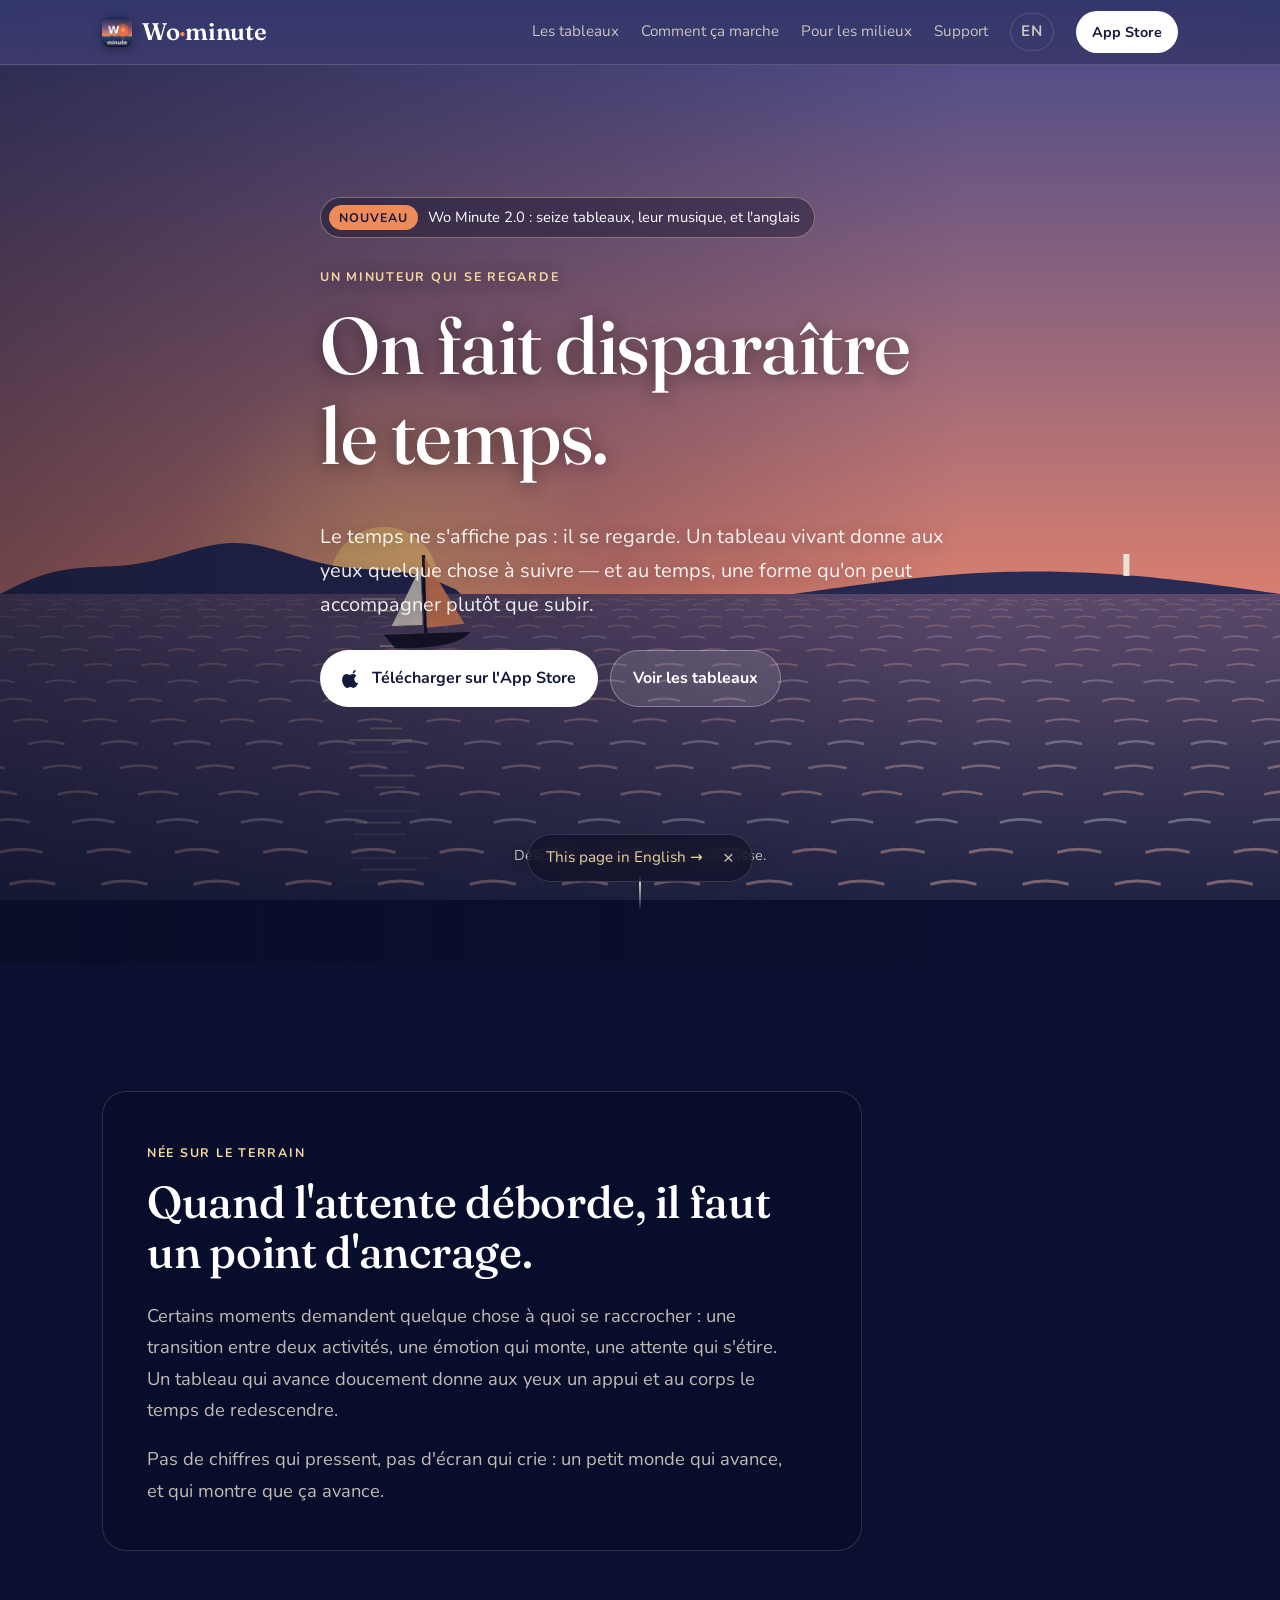
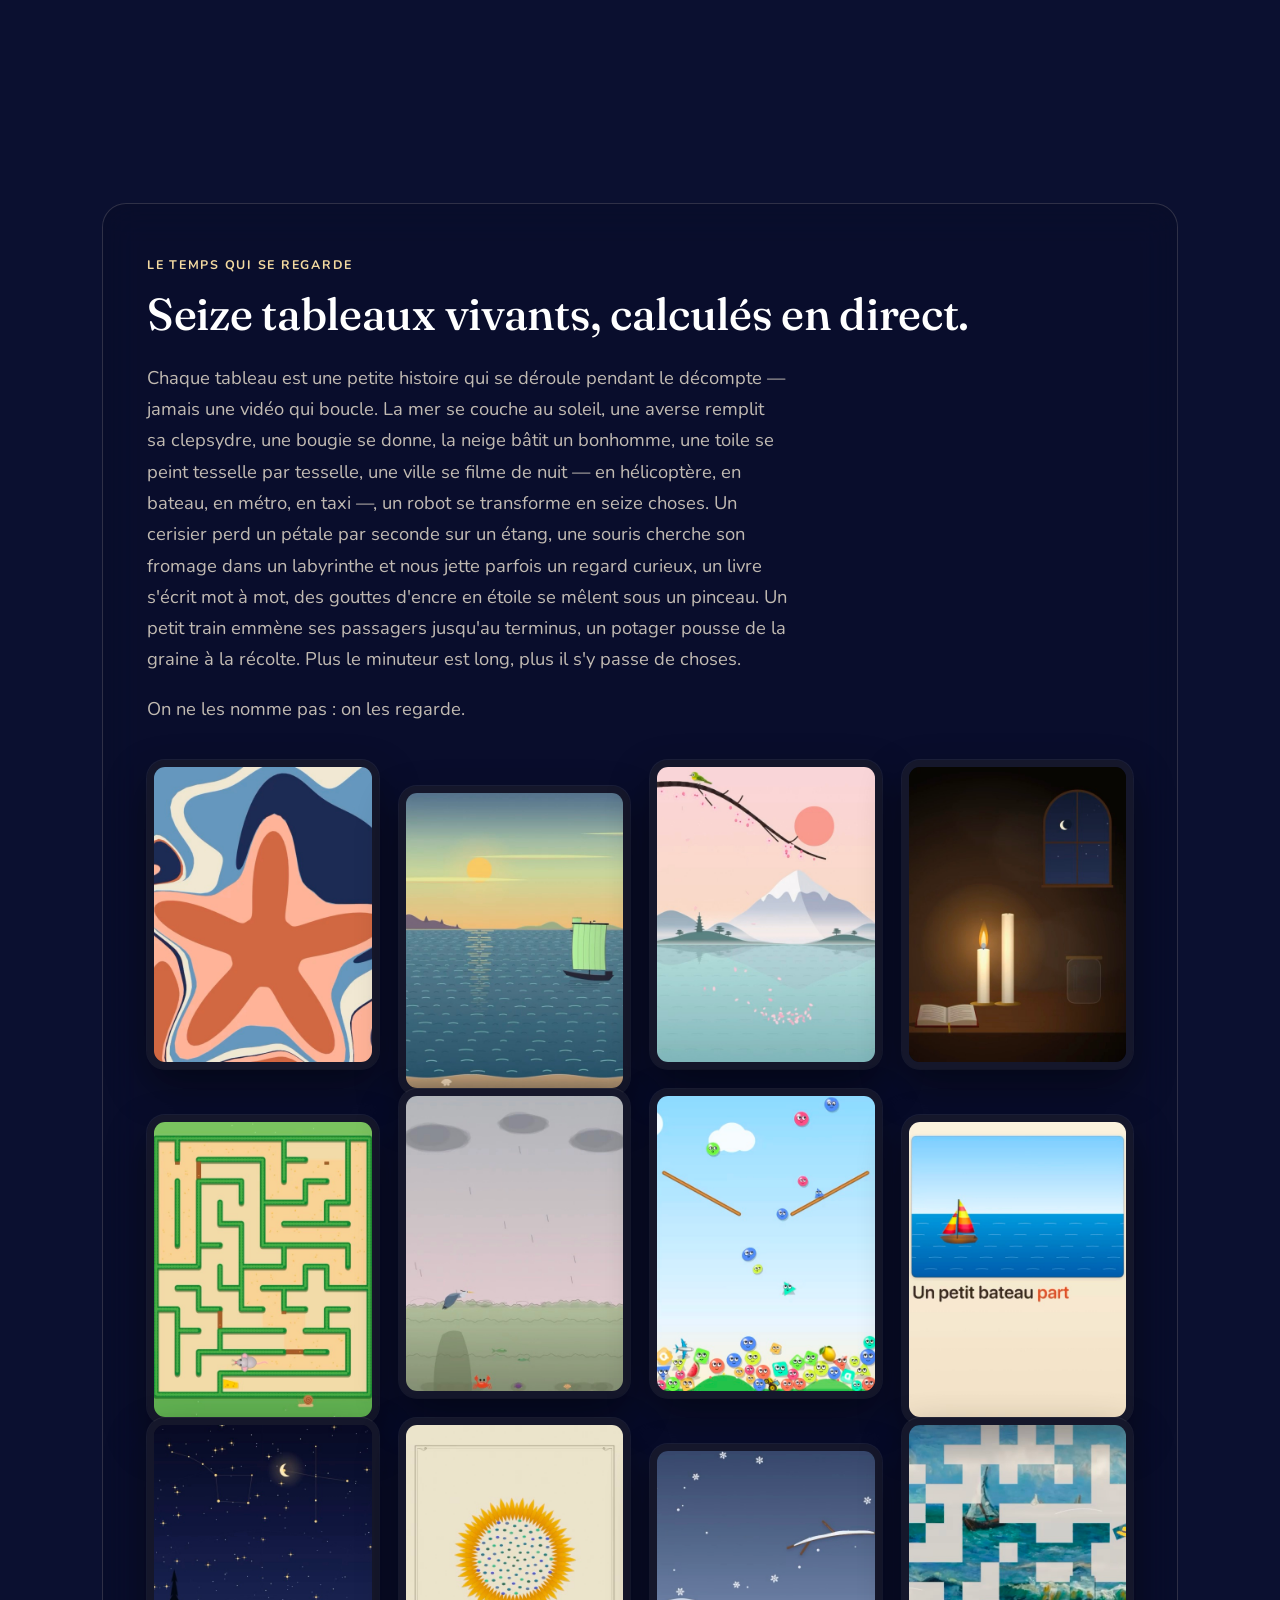
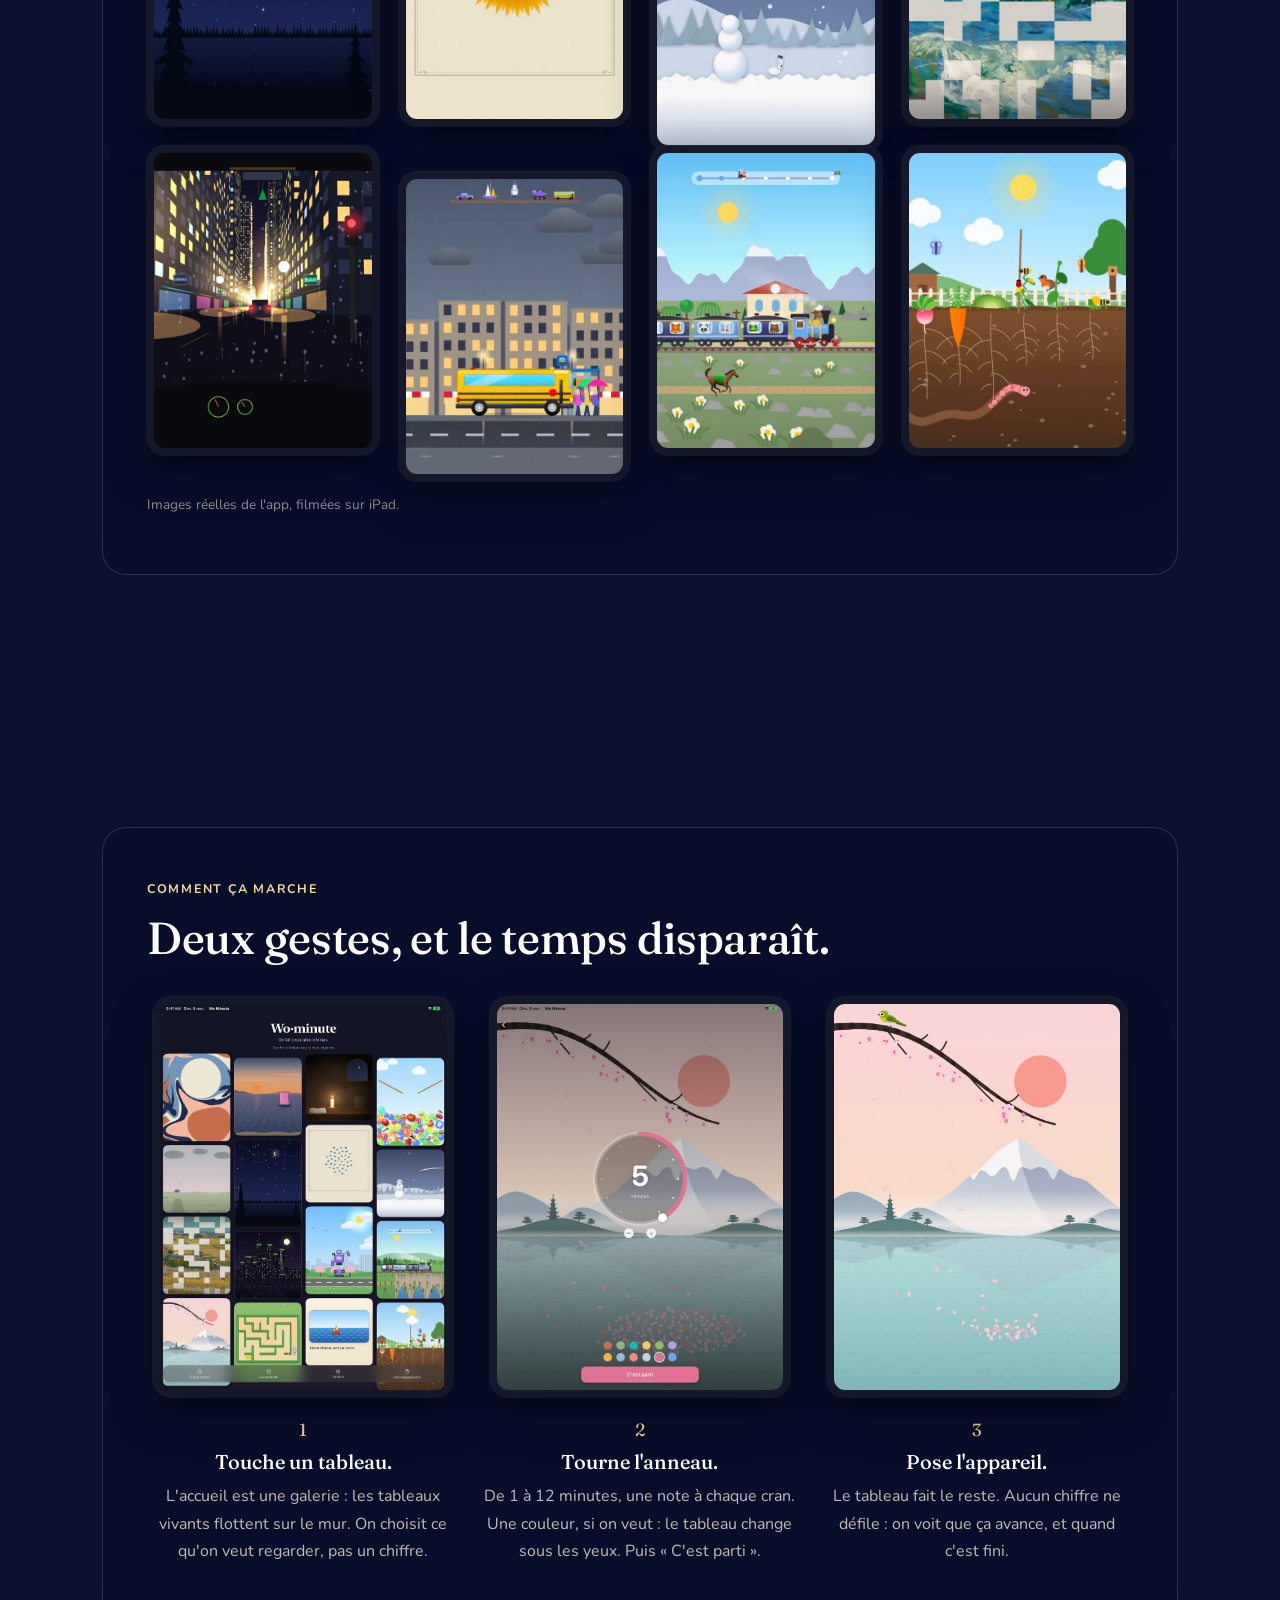
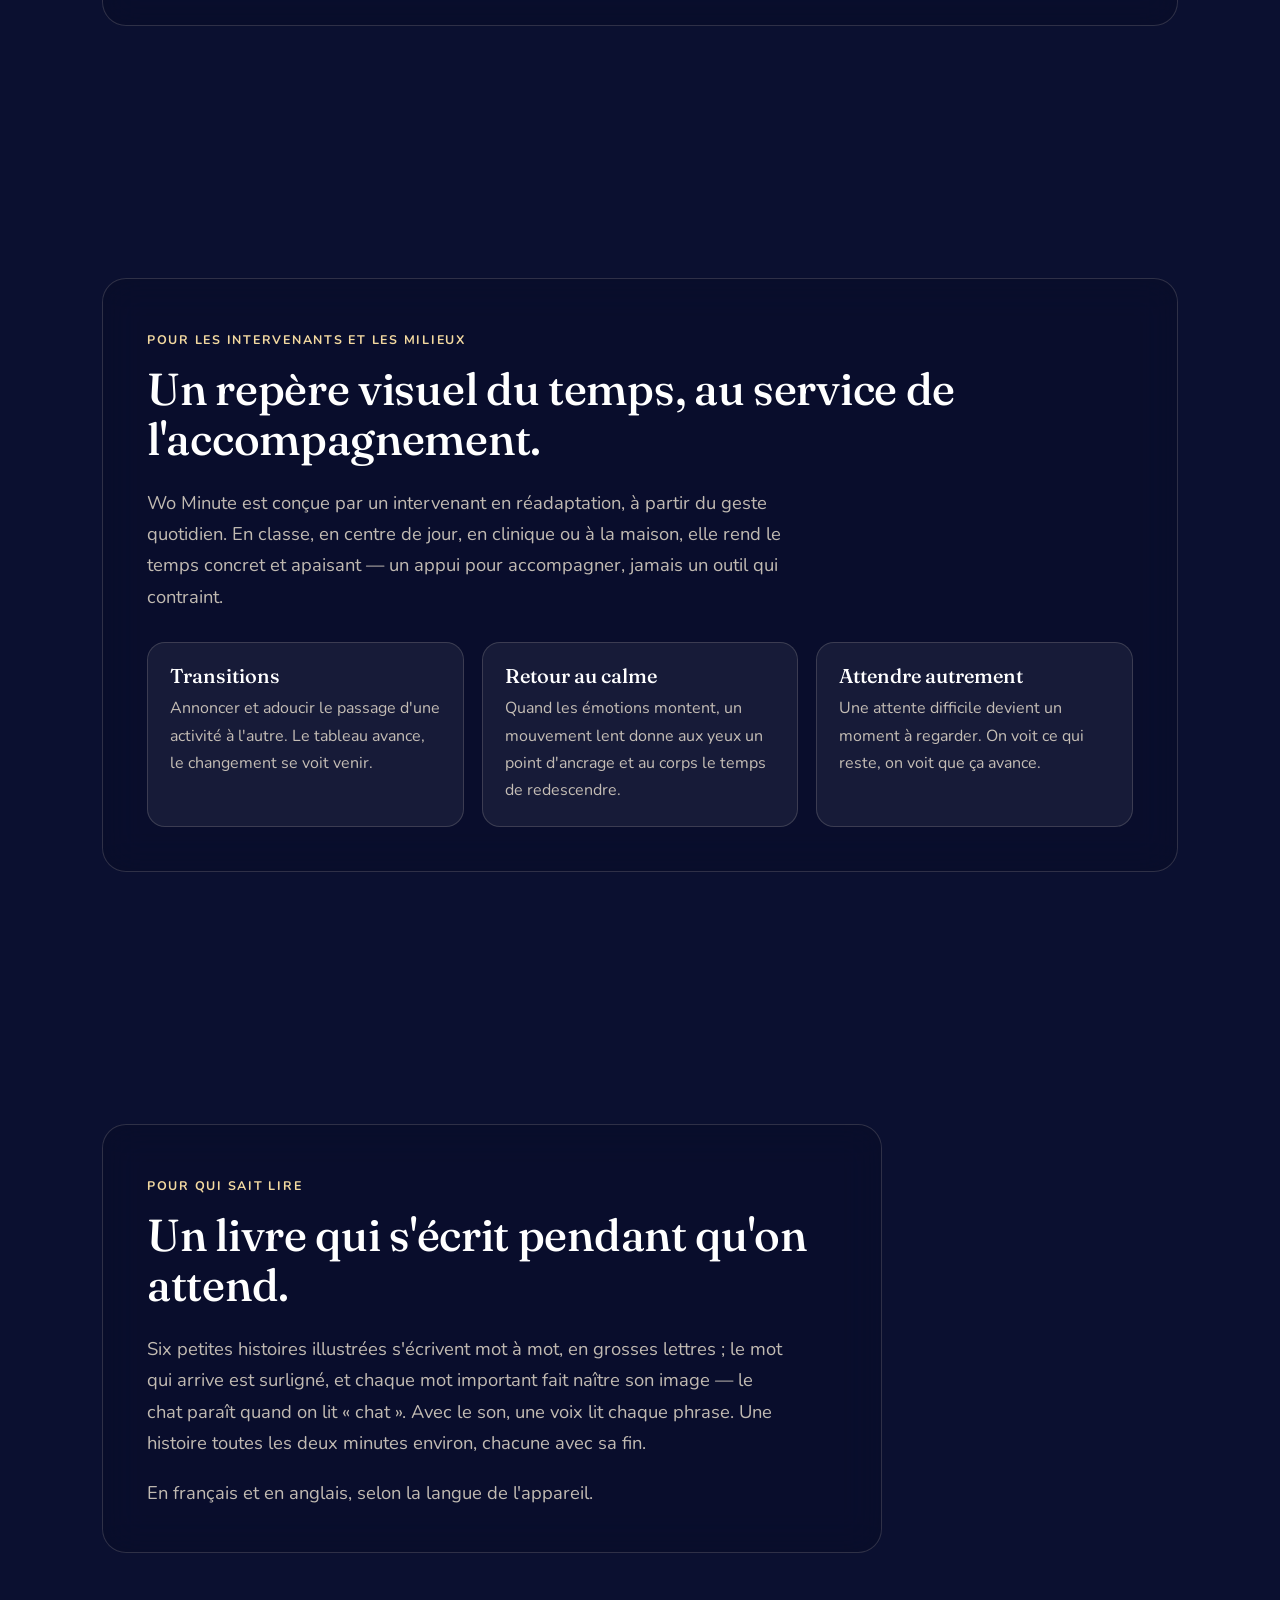
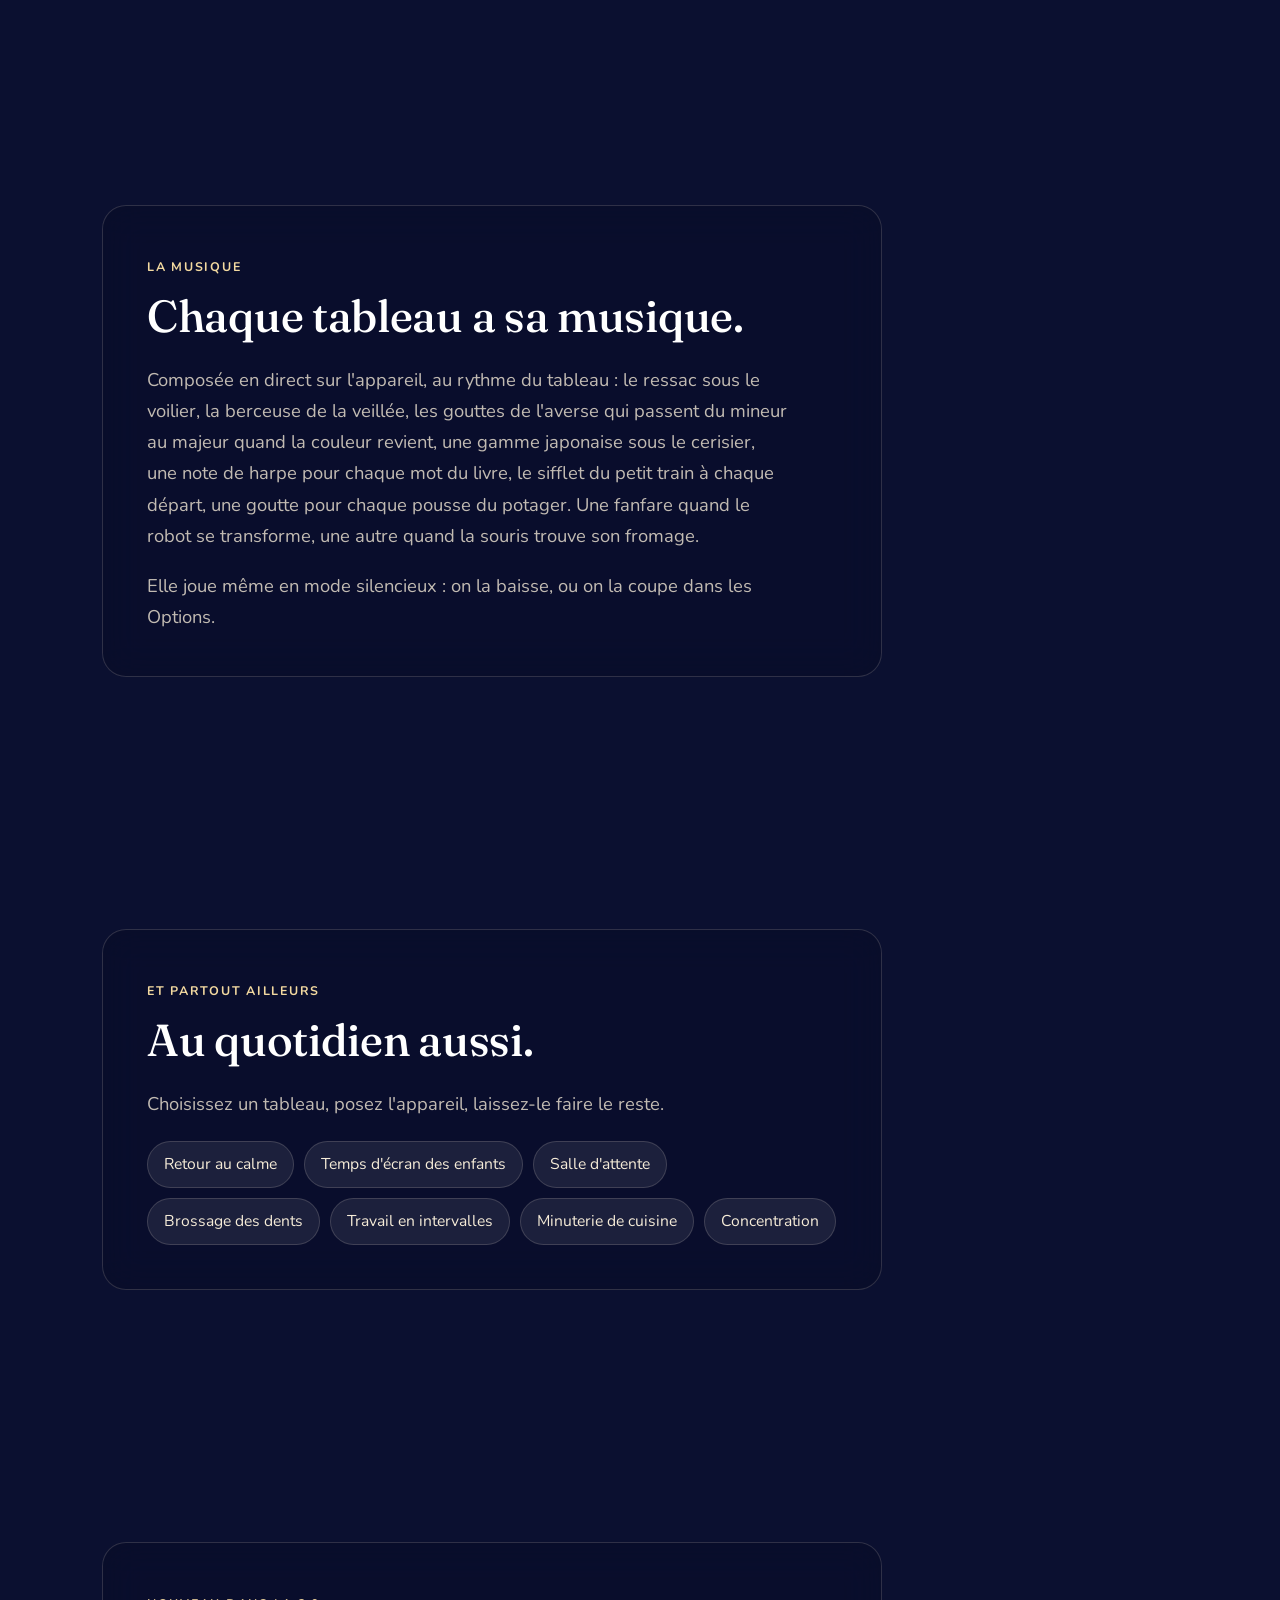
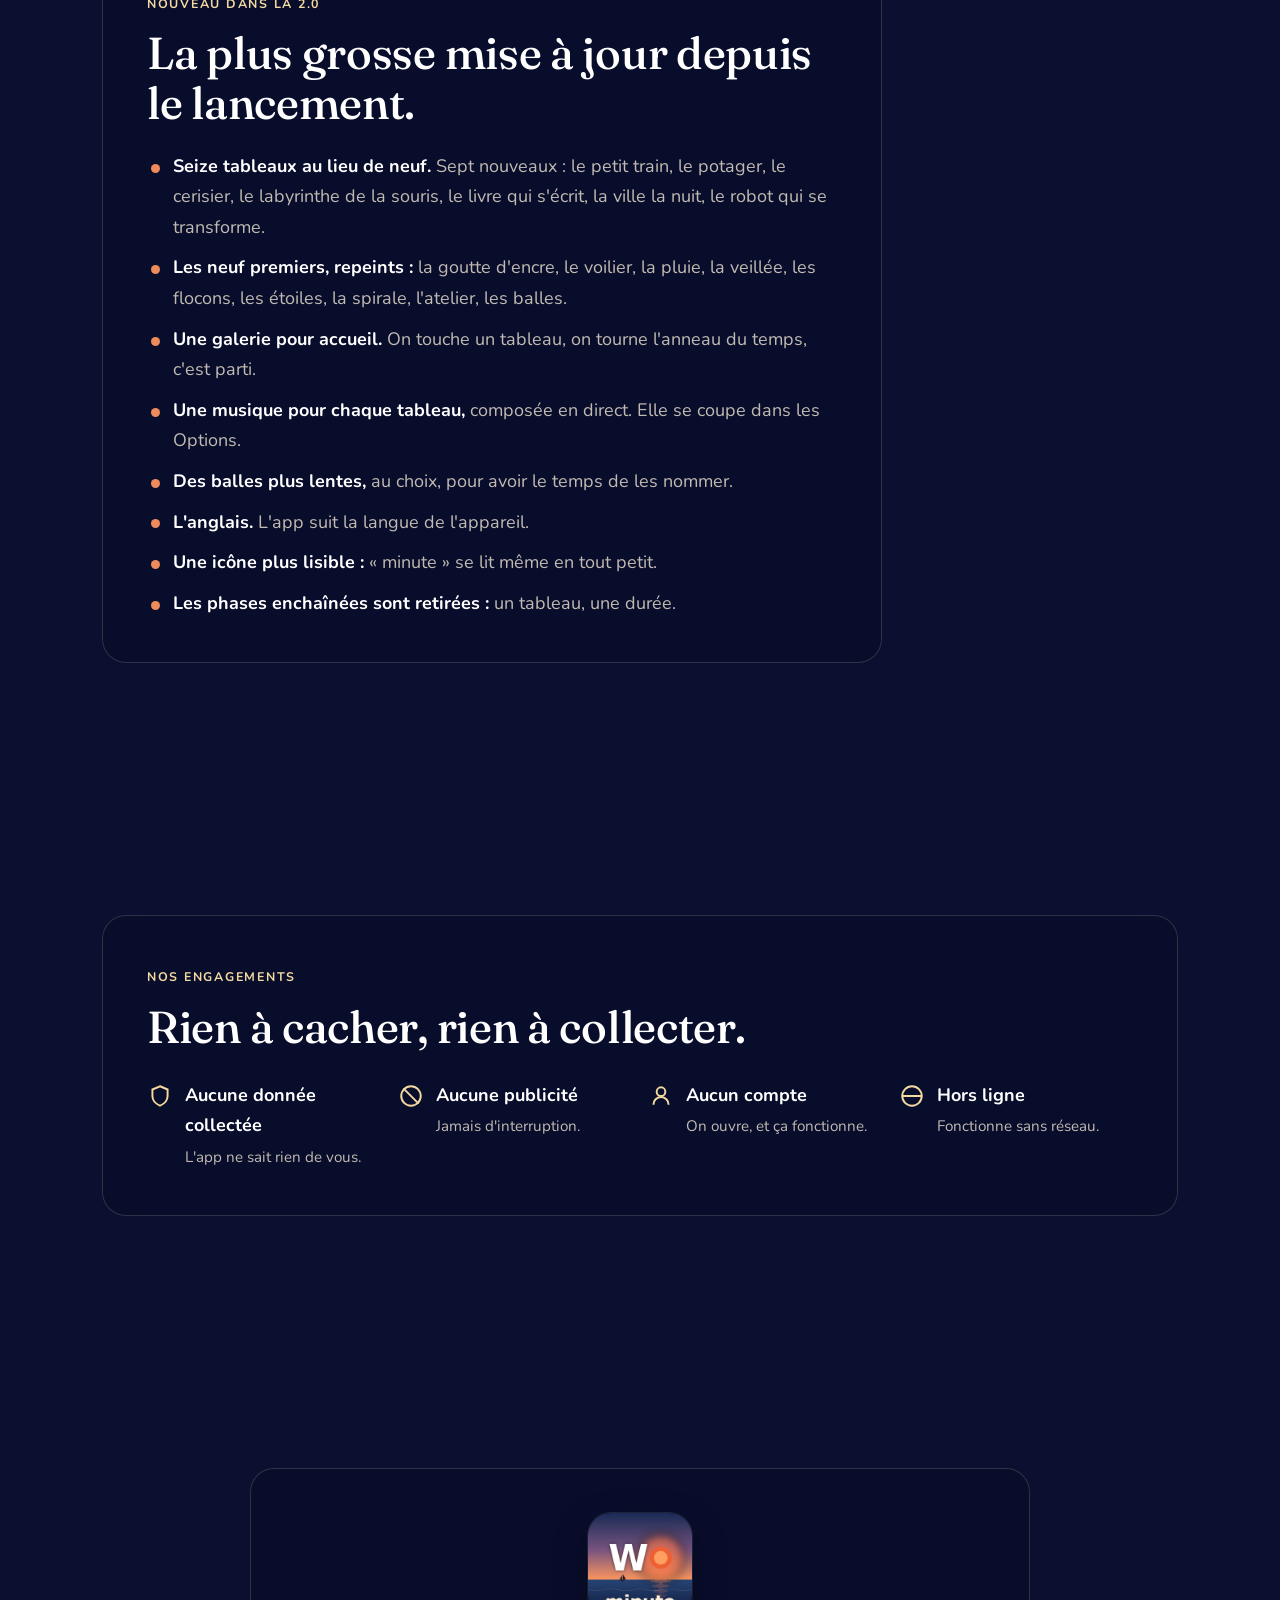
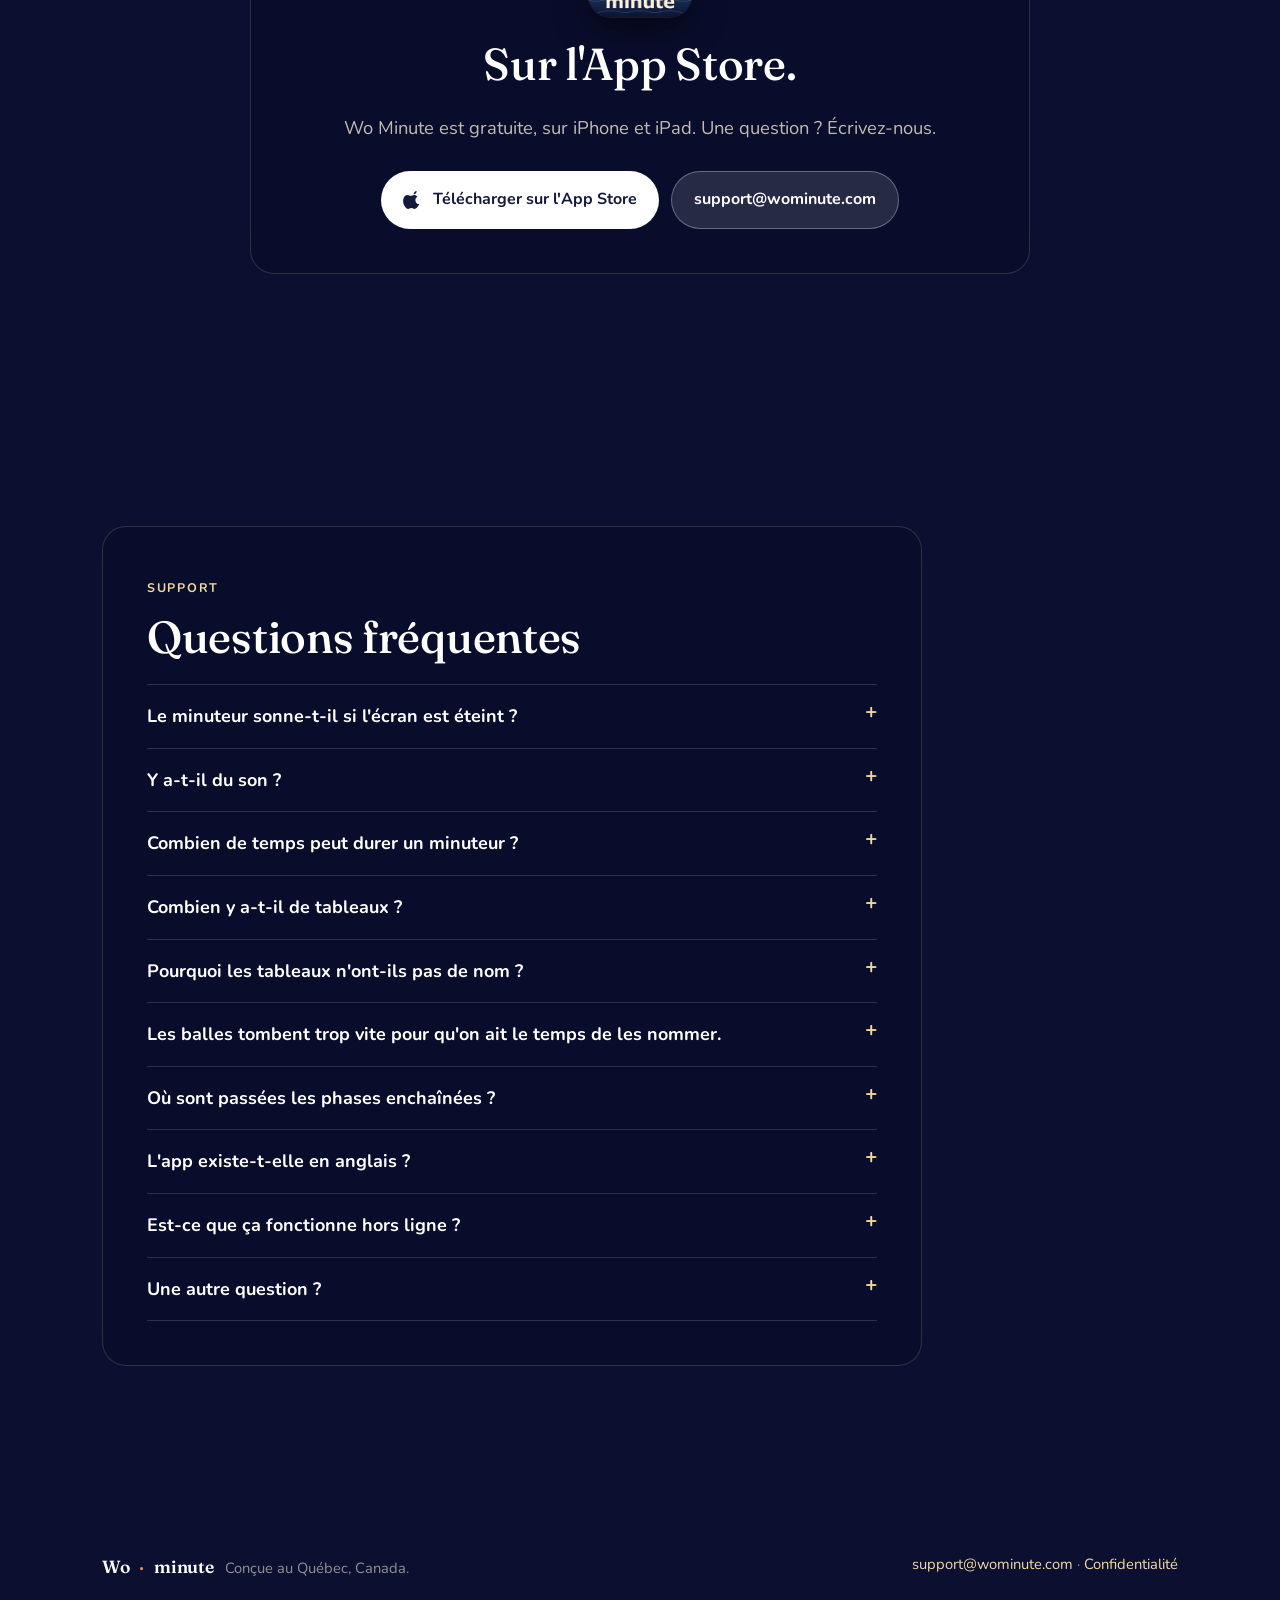
==== commit 05194657: "Site 2.0 : la page anglaise, la nouvelle icône, « Nouveau dans la 2.0 », la FAQ des alertes corrigée" ====
--- a/index.html
+++ b/index.html
@@ -6,6 +6,13 @@
 <title>Wo Minute — On fait disparaître le temps</title>
 <meta name="description" content="Wo Minute est un minuteur qui se regarde. Seize tableaux vivants, calculés en direct, donnent aux yeux quelque chose à suivre et au temps une forme qu'on peut accompagner. Conçu au Québec par un intervenant en réadaptation.">
 <meta name="theme-color" content="#0b1030">
+<link rel="icon" type="image/png" href="/favicon.png">
+<link rel="apple-touch-icon" href="/apple-touch-icon.png">
+<link rel="alternate" hreflang="fr" href="https://wominute.com/">
+<link rel="alternate" hreflang="en" href="https://wominute.com/en/">
+<link rel="alternate" hreflang="x-default" href="https://wominute.com/">
+<meta property="og:locale" content="fr_CA">
+<meta property="og:locale:alternate" content="en_US">
 <meta property="og:title" content="Wo Minute — On fait disparaître le temps">
 <meta property="og:description" content="Le minuteur qui se regarde. Un point d'ancrage visuel pour les transitions, le retour au calme et les attentes difficiles.">
 <meta property="og:type" content="website">
@@ -13,133 +20,20 @@
 <link rel="preconnect" href="https://fonts.googleapis.com">
 <link rel="preconnect" href="https://fonts.gstatic.com" crossorigin>
 <link href="https://fonts.googleapis.com/css2?family=Fraunces:opsz,wght@9..144,400;9..144,500;9..144,600&family=Nunito:wght@400;500;600;700&display=swap" rel="stylesheet">
-<style>
-:root{
-  --cream:#f6ecd8; --cream-dim:rgba(246,236,216,.78); --cream-faint:rgba(246,236,216,.58);
-  --gold:#f3d9a0; --sun:#ef8a5a; --line:rgba(246,236,216,.16);
-  --verre:rgba(10,12,34,.46); --verre-fort:rgba(10,12,34,.62);
-  --maxw:1120px; --r:24px; --ease:cubic-bezier(.22,.61,.36,1);
-}
-*{box-sizing:border-box}
-html{scroll-behavior:smooth}
-body{margin:0; background:#0b1030; color:var(--cream);
-  font-family:"Nunito",system-ui,sans-serif; font-size:18px; line-height:1.7;
-  -webkit-font-smoothing:antialiased; overflow-x:hidden}
-#ciel{position:fixed; inset:0; width:100vw; height:100vh; z-index:-1; display:block}
-h1,h2,h3{font-family:"Fraunces",Georgia,serif; font-weight:500; line-height:1.12; color:#fff; margin:0 0 .5em}
-h1{font-size:clamp(2.6rem,7vw,5rem); letter-spacing:-.5px}
-h2{font-size:clamp(1.8rem,4vw,2.8rem); letter-spacing:-.3px}
-h3{font-size:1.25rem}
-p{margin:0 0 1em}
-a{color:var(--gold); text-decoration:none}
-a:hover{text-decoration:underline}
-.wrap{max-width:var(--maxw); margin:0 auto; padding:0 22px}
-.ombre{text-shadow:0 2px 18px rgba(0,0,0,.45)}
-
-/* L'en-tête */
-header{position:sticky; top:0; z-index:10; backdrop-filter:blur(14px); -webkit-backdrop-filter:blur(14px);
-  background:rgba(10,12,34,.28); border-bottom:1px solid var(--line)}
-.nav{display:flex; align-items:center; justify-content:space-between; height:64px}
-.logo{font-family:"Fraunces",serif; font-size:1.5rem; color:#fff; font-weight:600; letter-spacing:-.3px}
-.logo span{color:var(--sun)}
-.liens{display:flex; gap:22px; align-items:center; font-size:.95rem}
-.liens a{color:var(--cream-dim)}
-.liens a:hover{color:#fff; text-decoration:none}
-.liens a.btn-plein,.liens a.btn-plein:hover{color:#141a3a}
-@media (max-width:820px){ .liens a.secondaire{display:none} }
-
-/* Les boutons */
-.btn{display:inline-flex; align-items:center; gap:10px; padding:14px 22px; border-radius:999px; font-weight:700;
-  font-size:1rem; transition:transform .2s var(--ease), background .2s}
-.btn:hover{text-decoration:none; transform:translateY(-1px)}
-.btn svg{width:20px; height:20px}
-.btn-plein{background:#fff; color:#141a3a}
-.btn-verre{background:rgba(255,255,255,.12); color:#fff; border:1px solid rgba(255,255,255,.3)}
-.btn-petit{padding:9px 16px; font-size:.9rem}
-
-/* Les sections : du texte posé sur le ciel qui change */
-section{position:relative; padding:14vh 0}
-.carte{background:var(--verre); backdrop-filter:blur(18px) saturate(120%); -webkit-backdrop-filter:blur(18px) saturate(120%);
-  border:1px solid var(--line); border-radius:var(--r); padding:clamp(24px,4vw,44px)}
-.etiquette{display:inline-block; font-size:.78rem; letter-spacing:.14em; text-transform:uppercase; color:var(--gold); margin-bottom:14px; font-weight:700}
-.lead{font-size:1.15rem; color:var(--cream-dim); max-width:640px}
-.apparait{opacity:0; transform:translateY(24px); transition:opacity .9s var(--ease), transform .9s var(--ease)}
-.apparait.vu{opacity:1; transform:none}
-
-/* L'ouverture */
-.ouverture{min-height:100vh; display:flex; align-items:center; padding-top:0}
-.ouverture::before{content:""; position:absolute; inset:0; pointer-events:none;
-  background:linear-gradient(90deg, rgba(10,12,34,.5) 0%, rgba(10,12,34,.22) 45%, transparent 75%)}
-.ouverture .wrap{position:relative}
-.ouverture .lead{font-size:1.25rem; color:#fff; opacity:.9}
-.actions{display:flex; flex-wrap:wrap; gap:12px; margin-top:28px}
-.descends{position:absolute; left:50%; bottom:6vh; transform:translateX(-50%); color:var(--cream-dim); font-size:.9rem; text-align:center}
-.descends i{display:block; width:2px; height:34px; margin:10px auto 0; background:linear-gradient(var(--cream),transparent); animation:goutte 2.2s infinite}
-@keyframes goutte{0%{transform:scaleY(0); transform-origin:top} 50%{transform:scaleY(1); transform-origin:top} 51%{transform-origin:bottom} 100%{transform:scaleY(0); transform-origin:bottom}}
-
-/* Les tableaux : de vrais films de l'app, filmés sur iPad, dans des cadres de tablette */
-.tableaux{display:grid; grid-template-columns:repeat(auto-fill,minmax(190px,1fr)); gap:20px; margin-top:36px}
-.tel{position:relative; aspect-ratio:3/4; border-radius:18px; overflow:hidden; background:#06071a;
-  border:7px solid #15172b; box-shadow:0 18px 40px rgba(0,0,0,.45), 0 0 0 1px rgba(255,255,255,.08)}
-.tel video,.tel img{width:100%; height:100%; object-fit:cover; display:block}
-.tel:nth-child(3n+2){transform:translateY(26px)}
-@media (max-width:560px){ .tableaux{grid-template-columns:repeat(2,1fr); gap:14px} .tel{border-radius:13px; border-width:5px}
-  .tableaux .tel:nth-child(3n+2){transform:none} .tableaux .tel:nth-child(even){transform:translateY(34px)} }
-.note{font-size:.85rem; color:var(--cream-faint); margin-top:38px}
-
-/* Deux gestes */
-.gestes{display:grid; grid-template-columns:repeat(3,1fr); gap:24px; margin-top:34px; align-items:start}
-.geste .tel{max-width:300px; margin:0 auto 18px}
-.geste h3{text-align:center}
-.geste p{text-align:center; color:var(--cream-dim); font-size:1rem}
-.num{display:block; text-align:center; font-family:"Fraunces",serif; color:var(--gold); font-size:1.1rem; margin-bottom:6px}
-@media (max-width:820px){ .gestes{grid-template-columns:1fr} }
-
-/* Les milieux */
-.trois{display:grid; grid-template-columns:repeat(3,1fr); gap:18px; margin-top:30px}
-.trois div{background:rgba(255,255,255,.06); border:1px solid var(--line); border-radius:18px; padding:22px}
-.trois h3{margin-bottom:.4em}
-.trois p{color:var(--cream-dim); font-size:1rem; margin:0}
-@media (max-width:820px){ .trois{grid-template-columns:1fr} }
-
-/* Au quotidien */
-.puces{display:flex; flex-wrap:wrap; gap:10px; margin-top:22px}
-.puces span{padding:9px 16px; border-radius:999px; background:rgba(255,255,255,.08); border:1px solid var(--line); font-size:.98rem}
-
-/* Les engagements */
-.valeurs{display:grid; grid-template-columns:repeat(4,1fr); gap:16px; margin-top:28px}
-.valeur{display:flex; gap:12px; align-items:flex-start}
-.valeur svg{width:26px; height:26px; flex:none; color:var(--gold); margin-top:3px}
-.valeur b{display:block; color:#fff}
-.valeur span{color:var(--cream-dim); font-size:.95rem}
-@media (max-width:900px){ .valeurs{grid-template-columns:1fr 1fr} }
-@media (max-width:520px){ .valeurs{grid-template-columns:1fr} }
-
-/* La foire aux questions */
-details{border-top:1px solid var(--line); padding:16px 0}
-details:last-of-type{border-bottom:1px solid var(--line)}
-summary{cursor:pointer; font-weight:700; color:#fff; list-style:none; display:flex; justify-content:space-between; gap:16px}
-summary::after{content:"+"; color:var(--gold); font-size:1.3rem; line-height:1}
-details[open] summary::after{content:"–"}
-details p{color:var(--cream-dim); margin:12px 0 0; font-size:1rem}
-
-footer{padding:60px 0 50px; color:var(--cream-faint); font-size:.92rem}
-footer .wrap{display:flex; flex-wrap:wrap; justify-content:space-between; gap:12px}
-
-@media (prefers-reduced-motion:reduce){ .apparait{opacity:1; transform:none; transition:none} .descends i{animation:none} }
-</style>
+<link rel="stylesheet" href="/site.css">
 </head>
 <body>
 <canvas id="ciel" aria-hidden="true"></canvas>
 
 <header>
   <div class="wrap nav">
-    <a class="logo" href="#" aria-label="Wo Minute, retour en haut">Wo<span>·</span>minute</a>
+    <a class="logo" href="#" aria-label="Wo Minute, retour en haut"><img src="/icone.png" alt=""><span class="mot">Wo<span>·</span>minute</span></a>
     <nav class="liens">
       <a class="secondaire" href="#tableaux">Les tableaux</a>
       <a class="secondaire" href="#gestes">Comment ça marche</a>
       <a class="secondaire" href="#milieux">Pour les milieux</a>
       <a class="secondaire" href="#support">Support</a>
+      <a class="langue" href="/en/" hreflang="en" lang="en" aria-label="English">EN</a>
       <a class="btn btn-plein btn-petit" href="https://apps.apple.com/app/id6779363425">App Store</a>
     </nav>
   </div>
@@ -148,6 +42,7 @@
 <main>
   <section class="ouverture">
     <div class="wrap">
+      <a class="nouveau" href="#nouveau"><b>Nouveau</b> Wo Minute 2.0 : seize tableaux, leur musique, et l'anglais</a><br>
       <div class="etiquette ombre">Un minuteur qui se regarde</div>
       <h1 class="ombre">On fait disparaître<br>le temps.</h1>
       <p class="lead ombre">Le temps ne s'affiche pas : il se regarde. Un tableau vivant donne aux yeux quelque chose à suivre — et au temps, une forme qu'on peut accompagner plutôt que subir.</p>
@@ -279,6 +174,25 @@
     </div>
   </section>
 
+  <section id="nouveau">
+    <div class="wrap">
+      <div class="carte apparait" style="max-width:780px">
+        <div class="etiquette">Nouveau dans la 2.0</div>
+        <h2>La plus grosse mise à jour depuis le lancement.</h2>
+        <ul class="liste-nouveau">
+          <li><b>Seize tableaux au lieu de neuf.</b> Sept nouveaux : le petit train, le potager, le cerisier, le labyrinthe de la souris, le livre qui s'écrit, la ville la nuit, le robot qui se transforme.</li>
+          <li><b>Les neuf premiers, repeints :</b> la goutte d'encre, le voilier, la pluie, la veillée, les flocons, les étoiles, la spirale, l'atelier, les balles.</li>
+          <li><b>Une galerie pour accueil.</b> On touche un tableau, on tourne l'anneau du temps, c'est parti.</li>
+          <li><b>Une musique pour chaque tableau,</b> composée en direct. Elle se coupe dans les Options.</li>
+          <li><b>Des balles plus lentes,</b> au choix, pour avoir le temps de les nommer.</li>
+          <li><b>L'anglais.</b> L'app suit la langue de l'appareil.</li>
+          <li><b>Une icône plus lisible :</b> « minute » se lit même en tout petit.</li>
+          <li><b>Les phases enchaînées sont retirées :</b> un tableau, une durée.</li>
+        </ul>
+      </div>
+    </div>
+  </section>
+
   <section>
     <div class="wrap">
       <div class="carte apparait">
@@ -297,6 +211,7 @@
   <section>
     <div class="wrap">
       <div class="carte apparait" style="max-width:780px; text-align:center; margin:0 auto">
+        <img class="icone-app" src="/icone.png" alt="L'icône de Wo Minute : un W, un soleil couchant sur la mer, et le mot minute">
         <h2>Sur l'App Store.</h2>
         <p class="lead" style="margin:0 auto 24px">Wo Minute est gratuite, sur iPhone et iPad. Une question ? Écrivez-nous.</p>
         <div class="actions" style="justify-content:center">
@@ -314,12 +229,14 @@
       <div class="carte apparait" style="max-width:820px">
         <div class="etiquette">Support</div>
         <h2>Questions fréquentes</h2>
-        <details><summary>Le minuteur sonne-t-il si l'écran est éteint ?</summary><p>Oui, si vous avez autorisé les notifications au premier lancement. Sinon : Réglages ▸ Wo Minute ▸ Notifications.</p></details>
+        <details><summary>Le minuteur sonne-t-il si l'écran est éteint ?</summary><p>Oui, si les notifications sont autorisées. Wo Minute les demande la première fois qu'on lance un minuteur ; on peut aussi les activer dans le menu, « Nos engagements ». Si vous avez refusé : Réglages ▸ Wo Minute ▸ Notifications.</p></details>
         <details><summary>Y a-t-il du son ?</summary><p>Deux choses. Chaque tableau a sa musique, composée en direct ; elle joue même en mode silencieux, et se coupe dans les Options. À la fin, une alerte au choix : un son, une vibration ou une annonce vocale.</p></details>
         <details><summary>Combien de temps peut durer un minuteur ?</summary><p>De 1 à 12 minutes, une minute par cran de l'anneau. Plus il est long, plus il se passe de choses dans le tableau.</p></details>
         <details><summary>Combien y a-t-il de tableaux ?</summary><p>Seize : la goutte d'encre, le voilier, le cerisier, la veillée, le labyrinthe, la pluie, les balles, le livre, les étoiles, la spirale, les flocons, l'atelier, la ville, le robot, le petit train et le potager. Chacun change d'une séance à l'autre.</p></details>
         <details><summary>Pourquoi les tableaux n'ont-ils pas de nom ?</summary><p>On ne les nomme pas : on les regarde. Pour qui ne voit pas l'écran, VoiceOver dit le nom de chaque tableau.</p></details>
         <details><summary>Les balles tombent trop vite pour qu'on ait le temps de les nommer.</summary><p>Dans les Options, la vitesse de chute se ralentit. Il en tombe toujours une par seconde ; touchez-en une, une voix dit son nom.</p></details>
+        <details><summary>Où sont passées les phases enchaînées ?</summary><p>La 2.0 les a retirées : un tableau, une durée. Pour enchaîner deux moments, on lance un second tableau quand le premier se termine.</p></details>
+        <details><summary>L'app existe-t-elle en anglais ?</summary><p>Oui, depuis la 2.0 : elle suit la langue de l'appareil. Ce site a aussi sa <a href="/en/" hreflang="en">page en anglais</a>.</p></details>
         <details><summary>Est-ce que ça fonctionne hors ligne ?</summary><p>Entièrement. Aucune connexion n'est requise, aucune donnée n'est envoyée.</p></details>
         <details><summary>Une autre question ?</summary><p>Écrivez à <a href="mailto:support@wominute.com">support@wominute.com</a> — on répond en quelques jours.</p></details>
       </div>
@@ -334,169 +251,16 @@
   </div>
 </footer>
 
+<div class="autre-langue" id="autre-langue" lang="en"><a href="/en/" hreflang="en">This page in English →</a><button type="button" aria-label="Close">×</button></div>
+<script src="/ciel.js"></script>
 <script>
-// LE CIEL QUI DÉFILE : la page fait ce que fait l'app. En descendant, le
-// temps passe — l'après-midi, le couchant, la nuit, ses étoiles et son aurore,
-// puis l'aube au bas de la page. Une mer à l'estampe, un voilier qui traverse.
+// Un visiteur dont l'appareil n'est pas en français : on lui offre la page anglaise, sans l'y envoyer de force.
 (function(){
-  const cv = document.getElementById('ciel'), ctx = cv.getContext('2d');
-  const calme = matchMedia('(prefers-reduced-motion: reduce)').matches;
-  let W = 0, H = 0, dpr = 1;
-  function taille(){ dpr = Math.min(2, devicePixelRatio || 1); W = innerWidth; H = innerHeight;
-    cv.width = W * dpr; cv.height = H * dpr; ctx.setTransform(dpr, 0, 0, dpr, 0, 0); }
-  addEventListener('resize', taille); taille();
-  const hh = n => { const v = Math.sin(n * 127.1 + 311.7) * 43758.5453; return v - Math.floor(v); };
-  const cl = v => Math.min(1, Math.max(0, v));
-  const lisse = v => { v = cl(v); return v * v * (3 - 2 * v); };
-  const mix = (a, b, f) => a.map((x, i) => x + (b[i] - x) * f);
-  const rgb = c => `rgb(${c[0]|0},${c[1]|0},${c[2]|0})`;
-  // Les heures du ciel : [haut, horizon, mer]
-  const heures = [
-    [0.00, [104,150,205], [247,214,168], [70,108,150]],
-    [0.22, [88,96,170],   [246,150,104], [62,70,120]],
-    [0.40, [40,40,96],    [176,96,122],  [34,36,80]],
-    [0.58, [10,14,46],    [28,36,82],    [12,18,48]],
-    [0.82, [6,9,32],      [22,32,72],    [8,14,40]],
-    [1.00, [92,110,180],  [246,186,156], [70,84,140]],
-  ];
-  function heure(p){
-    for (let i = 0; i < heures.length - 1; i++) {
-      const a = heures[i], b = heures[i + 1];
-      if (p <= b[0]) { const f = lisse((p - a[0]) / (b[0] - a[0])); return [mix(a[1], b[1], f), mix(a[2], b[2], f), mix(a[3], b[3], f)]; }
-    }
-    const z = heures[heures.length - 1]; return [z[1], z[2], z[3]];
-  }
-  let pLisse = 0;
-  function dessiner(t){
-    const max = Math.max(1, document.documentElement.scrollHeight - innerHeight);
-    const pCible = cl(scrollY / max);
-    pLisse += (pCible - pLisse) * (calme ? 1 : 0.08);
-    const p = pLisse, now = calme ? 0 : t / 1000;
-    const hz = H * 0.66;
-    const [haut, horizon, mer] = heure(p);
-    // Le ciel.
-    let g = ctx.createLinearGradient(0, 0, 0, hz);
-    g.addColorStop(0, rgb(haut)); g.addColorStop(1, rgb(horizon));
-    ctx.fillStyle = g; ctx.fillRect(0, 0, W, hz + 1);
-    // Les étoiles, puis l'aurore.
-    const nuit = lisse((p - 0.42) / 0.14) * (1 - lisse((p - 0.9) / 0.08));
-    if (nuit > 0) {
-      for (let i = 0; i < 160; i++) {
-        const x = hh(i * 1.3) * W, y = hh(i * 2.9) * hz * 0.92, r = (0.5 + hh(i * 4.1) * 1.2) * (0.7 + 0.3 * Math.sin(now * (1 + hh(i)) + i));
-        ctx.fillStyle = `rgba(255,255,245,${0.85 * nuit})`; ctx.beginPath(); ctx.arc(x, y, r, 0, 7); ctx.fill();
-      }
-      const ef = (now / 6) % 1;
-      if (ef < 0.08 && p > 0.5 && p < 0.88) {
-        const a = ef / 0.08, x = W * (0.2 + 0.5 * a), y = H * (0.1 + 0.1 * a);
-        const gr = ctx.createLinearGradient(x, y, x - 90, y - 26);
-        gr.addColorStop(0, `rgba(255,255,255,${0.9 * nuit})`); gr.addColorStop(1, 'rgba(255,255,255,0)');
-        ctx.strokeStyle = gr; ctx.lineWidth = 2; ctx.beginPath(); ctx.moveTo(x, y); ctx.lineTo(x - 90, y - 26); ctx.stroke();
-      }
-      const aurore = lisse((p - 0.64) / 0.08) * (1 - lisse((p - 0.86) / 0.06));
-      if (aurore > 0) {
-        for (let b = 0; b < 4; b++) {
-          ctx.beginPath();
-          for (let x = 0; x <= W; x += 10) {
-            const y = H * (0.14 + 0.06 * b) + 26 * Math.sin(x / 140 + now * 0.35 + b) + 12 * Math.sin(x / 47 + now * 0.6);
-            x === 0 ? ctx.moveTo(x, y) : ctx.lineTo(x, y);
-          }
-          ctx.strokeStyle = b % 2 ? `rgba(120,255,190,${0.16 * aurore})` : `rgba(150,120,255,${0.12 * aurore})`;
-          ctx.lineWidth = 34 - b * 4; ctx.stroke();
-        }
-      }
-    }
-    // Le soleil qui se couche, la lune qui monte, le soleil de l'aube.
-    const soleilY = hz - H * 0.48 * (1 - lisse(p / 0.4)) + H * 0.06;
-    const astre = (x, y, r, c, halo) => {
-      const gh = ctx.createRadialGradient(x, y, r * 0.6, x, y, r * 4);
-      gh.addColorStop(0, `rgba(${c},${halo})`); gh.addColorStop(1, `rgba(${c},0)`);
-      ctx.fillStyle = gh; ctx.fillRect(x - r * 4, y - r * 4, r * 8, r * 8);
-      ctx.fillStyle = `rgb(${c})`; ctx.beginPath(); ctx.arc(x, y, r, 0, 7); ctx.fill();
-    };
-    const R = Math.min(W, H) * 0.06;
-    if (p < 0.45) astre(W * 0.3, soleilY, R, '255,196,120', 0.45);
-    const lune = lisse((p - 0.5) / 0.15) * (1 - lisse((p - 0.92) / 0.06));
-    if (lune > 0) { ctx.globalAlpha = lune; astre(W * 0.76, hz - H * 0.42 * lune, R * 0.7, '255,248,224', 0.25); ctx.globalAlpha = 1; }
-    const aube = lisse((p - 0.9) / 0.1);
-    if (aube > 0) astre(W * 0.62, hz + H * 0.05 - H * 0.14 * aube, R, '255,210,150', 0.5 * aube);
-    // Les îles au loin.
-    ctx.fillStyle = rgb(mix(haut, [20, 20, 40], 0.55));
-    ctx.beginPath(); ctx.moveTo(0, hz);
-    for (let x = 0; x <= W * 0.36; x += 8) ctx.lineTo(x, hz - H * 0.05 * Math.sin(x / (W * 0.36) * Math.PI) - 6 * Math.sin(x / 30));
-    ctx.lineTo(W * 0.36, hz); ctx.closePath(); ctx.fill();
-    ctx.beginPath(); ctx.moveTo(W * 0.62, hz);
-    for (let x = W * 0.62; x <= W; x += 8) ctx.lineTo(x, hz - H * 0.025 * Math.sin((x - W * 0.62) / (W * 0.38) * Math.PI));
-    ctx.lineTo(W, hz); ctx.closePath(); ctx.fill();
-    // Le phare, qui s'allume à la nuit.
-    const px = W * 0.88, pb = hz - H * 0.02;
-    ctx.fillStyle = 'rgba(240,235,225,0.9)'; ctx.fillRect(px - 3, pb - 22, 6, 22);
-    if (nuit > 0.1) {
-      const a = Math.sin(now * 1.4) * 0.5 + 0.5;
-      const gl = ctx.createRadialGradient(px, pb - 24, 0, px, pb - 24, 40);
-      gl.addColorStop(0, `rgba(255,230,160,${0.8 * nuit * a})`); gl.addColorStop(1, 'rgba(255,230,160,0)');
-      ctx.fillStyle = gl; ctx.fillRect(px - 40, pb - 64, 80, 80);
-    }
-    // La mer et ses vagues gravées.
-    g = ctx.createLinearGradient(0, hz, 0, H);
-    g.addColorStop(0, rgb(mix(mer, horizon, 0.25))); g.addColorStop(1, rgb(mix(mer, [0, 0, 0], 0.35)));
-    ctx.fillStyle = g; ctx.fillRect(0, hz, W, H - hz);
-    const clair = rgb(mix(horizon, [255, 255, 255], 0.4));
-    for (let r = 0; r < 18; r++) {
-      const f = r / 18, y = hz + 6 + (H - hz) * f * f * 1.0 + f * 12;
-      const pas = 26 + f * 70, dec = (now * (8 + f * 20) + r * 37) % pas;
-      ctx.strokeStyle = r % 3 === 0 ? `rgba(255,255,255,${0.12 + 0.2 * f})` : clair.replace('rgb', 'rgba').replace(')', `,${0.16 + 0.3 * f})`);
-      ctx.lineWidth = 1 + f * 2.2;
-      for (let x = -pas + dec; x < W + pas; x += pas) {
-        ctx.beginPath(); ctx.moveTo(x, y); ctx.quadraticCurveTo(x + pas * 0.25, y - 2 - f * 5, x + pas * 0.5, y); ctx.stroke();
-      }
-    }
-    // Le chemin de lumière de l'astre sur l'eau.
-    const refX = p < 0.45 ? W * 0.3 : (aube > 0 ? W * 0.62 : W * 0.76);
-    const refA = p < 0.45 ? 0.5 * (1 - lisse((p - 0.3) / 0.15)) : Math.max(lune * 0.4, aube * 0.5);
-    if (refA > 0.01) {
-      for (let i = 0; i < 26; i++) {
-        const y = hz + 4 + (H - hz) * (i / 26), l = (10 + 30 * hh(i * 3)) * (1 + i / 20);
-        const a = 0.5 + 0.5 * Math.sin(now * 3 + i * 1.7);
-        ctx.fillStyle = `rgba(255,236,190,${refA * a * (1 - i / 30)})`;
-        ctx.fillRect(refX - l / 2 + 6 * Math.sin(now + i), y, l, 2);
-      }
-    }
-    // Le voilier qui traverse au fil de la lecture, sa lanterne la nuit.
-    const bx = W * (0.08 + 0.84 * p) + 4 * Math.sin(now * 0.7), by = hz + (H - hz) * 0.16 + 2 * Math.sin(now * 1.3);
-    const s = Math.max(0.7, Math.min(1.4, W / 900));
-    ctx.save(); ctx.translate(bx, by); ctx.scale(s, s); ctx.rotate(0.03 * Math.sin(now * 1.1));
-    ctx.fillStyle = 'rgba(18,16,32,0.92)';
-    ctx.beginPath(); ctx.moveTo(-30, -6); ctx.lineTo(32, -6); ctx.quadraticCurveTo(22, 6, -22, 4); ctx.closePath(); ctx.fill();
-    ctx.fillRect(-1, -62, 2.4, 56);
-    ctx.fillStyle = 'rgba(239,138,90,0.95)';
-    ctx.beginPath(); ctx.moveTo(1, -60); ctx.lineTo(1, -10); ctx.lineTo(28, -12); ctx.closePath(); ctx.fill();
-    ctx.fillStyle = 'rgba(246,236,216,0.9)';
-    ctx.beginPath(); ctx.moveTo(-2, -54); ctx.lineTo(-2, -12); ctx.lineTo(-24, -12); ctx.closePath(); ctx.fill();
-    if (nuit > 0.2) { ctx.fillStyle = `rgba(255,214,140,${nuit})`; ctx.beginPath(); ctx.arc(28, -16, 3.2, 0, 7); ctx.fill(); }
-    ctx.restore();
-    // Les oiseaux de l'après-midi.
-    if (p < 0.3) {
-      ctx.strokeStyle = `rgba(30,30,50,${0.6 * (1 - p / 0.3)})`; ctx.lineWidth = 1.6;
-      for (let o = 0; o < 4; o++) {
-        const ox = ((now * 22 + o * 90) % (W + 120)) - 60, oy = H * (0.22 + 0.03 * (o % 2)), b = Math.sin(now * 7 + o) * 5;
-        ctx.beginPath(); ctx.moveTo(ox - 8, oy - b); ctx.quadraticCurveTo(ox - 3, oy - 3, ox, oy); ctx.quadraticCurveTo(ox + 3, oy - 3, ox + 8, oy - b); ctx.stroke();
-      }
-    }
-    if (!calme) requestAnimationFrame(dessiner);
-  }
-  requestAnimationFrame(dessiner);
-  if (calme) addEventListener('scroll', () => requestAnimationFrame(dessiner), { passive: true });
-
-  // Les cartes apparaissent quand on arrive à elles ; les films jouent quand on les voit.
-  const io = new IntersectionObserver(es => es.forEach(e => {
-    if (e.isIntersecting) e.target.classList.add('vu');
-  }), { threshold: 0.12 });
-  document.querySelectorAll('.apparait').forEach(el => io.observe(el));
-  const films = new IntersectionObserver(es => es.forEach(e => {
-    const v = e.target;
-    if (e.isIntersecting && !calme) { v.play().catch(() => {}); } else { v.pause(); }
-  }), { threshold: 0.25 });
-  document.querySelectorAll('video').forEach(v => films.observe(v));
+  const b = document.getElementById('autre-langue');
+  let ferme = false; try { ferme = localStorage.getItem('wm-langue') === 'fr'; } catch (e) {}
+  const l = (navigator.languages && navigator.languages[0]) || navigator.language || 'fr';
+  if (!ferme && !/^fr/i.test(l)) b.classList.add('vu');
+  b.querySelector('button').addEventListener('click', () => { b.classList.remove('vu'); try { localStorage.setItem('wm-langue', 'fr'); } catch (e) {} });
 })();
 </script>
 </body>
--- a/site.css
+++ b/site.css
@@ -0,0 +1,136 @@
+:root{
+  --cream:#f6ecd8; --cream-dim:rgba(246,236,216,.78); --cream-faint:rgba(246,236,216,.58);
+  --gold:#f3d9a0; --sun:#ef8a5a; --line:rgba(246,236,216,.16);
+  --verre:rgba(10,12,34,.46); --verre-fort:rgba(10,12,34,.62);
+  --maxw:1120px; --r:24px; --ease:cubic-bezier(.22,.61,.36,1);
+}
+*{box-sizing:border-box}
+html{scroll-behavior:smooth}
+body{margin:0; background:#0b1030; color:var(--cream);
+  font-family:"Nunito",system-ui,sans-serif; font-size:18px; line-height:1.7;
+  -webkit-font-smoothing:antialiased; overflow-x:hidden}
+#ciel{position:fixed; inset:0; width:100vw; height:100vh; z-index:-1; display:block}
+h1,h2,h3{font-family:"Fraunces",Georgia,serif; font-weight:500; line-height:1.12; color:#fff; margin:0 0 .5em}
+h1{font-size:clamp(2.6rem,7vw,5rem); letter-spacing:-.5px}
+h2{font-size:clamp(1.8rem,4vw,2.8rem); letter-spacing:-.3px}
+h3{font-size:1.25rem}
+p{margin:0 0 1em}
+a{color:var(--gold); text-decoration:none}
+a:hover{text-decoration:underline}
+.wrap{max-width:var(--maxw); margin:0 auto; padding:0 22px}
+.ombre{text-shadow:0 2px 18px rgba(0,0,0,.45)}
+
+/* L'en-tête */
+header{position:sticky; top:0; z-index:10; backdrop-filter:blur(14px); -webkit-backdrop-filter:blur(14px);
+  background:rgba(10,12,34,.28); border-bottom:1px solid var(--line)}
+.nav{display:flex; align-items:center; justify-content:space-between; height:64px}
+.logo{font-family:"Fraunces",serif; font-size:1.5rem; color:#fff; font-weight:600; letter-spacing:-.3px}
+.logo span{color:var(--sun)}
+.liens{display:flex; gap:22px; align-items:center; font-size:.95rem}
+.liens a{color:var(--cream-dim)}
+.liens a:hover{color:#fff; text-decoration:none}
+.liens a.btn-plein,.liens a.btn-plein:hover{color:#141a3a}
+@media (max-width:820px){ .liens a.secondaire{display:none} }
+
+/* Les boutons */
+.btn{display:inline-flex; align-items:center; gap:10px; padding:14px 22px; border-radius:999px; font-weight:700;
+  font-size:1rem; transition:transform .2s var(--ease), background .2s}
+.btn:hover{text-decoration:none; transform:translateY(-1px)}
+.btn svg{width:20px; height:20px}
+.btn-plein{background:#fff; color:#141a3a}
+.btn-verre{background:rgba(255,255,255,.12); color:#fff; border:1px solid rgba(255,255,255,.3)}
+.btn-petit{padding:9px 16px; font-size:.9rem}
+
+/* Les sections : du texte posé sur le ciel qui change */
+section{position:relative; padding:14vh 0}
+.carte{background:var(--verre); backdrop-filter:blur(18px) saturate(120%); -webkit-backdrop-filter:blur(18px) saturate(120%);
+  border:1px solid var(--line); border-radius:var(--r); padding:clamp(24px,4vw,44px)}
+.etiquette{display:inline-block; font-size:.78rem; letter-spacing:.14em; text-transform:uppercase; color:var(--gold); margin-bottom:14px; font-weight:700}
+.lead{font-size:1.15rem; color:var(--cream-dim); max-width:640px}
+.apparait{opacity:0; transform:translateY(24px); transition:opacity .9s var(--ease), transform .9s var(--ease)}
+.apparait.vu{opacity:1; transform:none}
+
+/* L'ouverture */
+.ouverture{min-height:100vh; display:flex; align-items:center; padding-top:0}
+.ouverture::before{content:""; position:absolute; inset:0; pointer-events:none;
+  background:linear-gradient(90deg, rgba(10,12,34,.5) 0%, rgba(10,12,34,.22) 45%, transparent 75%)}
+.ouverture .wrap{position:relative}
+.ouverture .lead{font-size:1.25rem; color:#fff; opacity:.9}
+.actions{display:flex; flex-wrap:wrap; gap:12px; margin-top:28px}
+.descends{position:absolute; left:50%; bottom:6vh; transform:translateX(-50%); color:var(--cream-dim); font-size:.9rem; text-align:center}
+.descends i{display:block; width:2px; height:34px; margin:10px auto 0; background:linear-gradient(var(--cream),transparent); animation:goutte 2.2s infinite}
+@keyframes goutte{0%{transform:scaleY(0); transform-origin:top} 50%{transform:scaleY(1); transform-origin:top} 51%{transform-origin:bottom} 100%{transform:scaleY(0); transform-origin:bottom}}
+
+/* Les tableaux : de vrais films de l'app, filmés sur iPad, dans des cadres de tablette */
+.tableaux{display:grid; grid-template-columns:repeat(auto-fill,minmax(190px,1fr)); gap:20px; margin-top:36px}
+.tel{position:relative; aspect-ratio:3/4; border-radius:18px; overflow:hidden; background:#06071a;
+  border:7px solid #15172b; box-shadow:0 18px 40px rgba(0,0,0,.45), 0 0 0 1px rgba(255,255,255,.08)}
+.tel video,.tel img{width:100%; height:100%; object-fit:cover; display:block}
+.tel:nth-child(3n+2){transform:translateY(26px)}
+@media (max-width:560px){ .tableaux{grid-template-columns:repeat(2,1fr); gap:14px} .tel{border-radius:13px; border-width:5px}
+  .tableaux .tel:nth-child(3n+2){transform:none} .tableaux .tel:nth-child(even){transform:translateY(34px)} }
+.note{font-size:.85rem; color:var(--cream-faint); margin-top:38px}
+
+/* Deux gestes */
+.gestes{display:grid; grid-template-columns:repeat(3,1fr); gap:24px; margin-top:34px; align-items:start}
+.geste .tel{max-width:300px; margin:0 auto 18px}
+.geste h3{text-align:center}
+.geste p{text-align:center; color:var(--cream-dim); font-size:1rem}
+.num{display:block; text-align:center; font-family:"Fraunces",serif; color:var(--gold); font-size:1.1rem; margin-bottom:6px}
+@media (max-width:820px){ .gestes{grid-template-columns:1fr} }
+
+/* Les milieux */
+.trois{display:grid; grid-template-columns:repeat(3,1fr); gap:18px; margin-top:30px}
+.trois div{background:rgba(255,255,255,.06); border:1px solid var(--line); border-radius:18px; padding:22px}
+.trois h3{margin-bottom:.4em}
+.trois p{color:var(--cream-dim); font-size:1rem; margin:0}
+@media (max-width:820px){ .trois{grid-template-columns:1fr} }
+
+/* Au quotidien */
+.puces{display:flex; flex-wrap:wrap; gap:10px; margin-top:22px}
+.puces span{padding:9px 16px; border-radius:999px; background:rgba(255,255,255,.08); border:1px solid var(--line); font-size:.98rem}
+
+/* Les engagements */
+.valeurs{display:grid; grid-template-columns:repeat(4,1fr); gap:16px; margin-top:28px}
+.valeur{display:flex; gap:12px; align-items:flex-start}
+.valeur svg{width:26px; height:26px; flex:none; color:var(--gold); margin-top:3px}
+.valeur b{display:block; color:#fff}
+.valeur span{color:var(--cream-dim); font-size:.95rem}
+@media (max-width:900px){ .valeurs{grid-template-columns:1fr 1fr} }
+@media (max-width:520px){ .valeurs{grid-template-columns:1fr} }
+
+/* La foire aux questions */
+details{border-top:1px solid var(--line); padding:16px 0}
+details:last-of-type{border-bottom:1px solid var(--line)}
+summary{cursor:pointer; font-weight:700; color:#fff; list-style:none; display:flex; justify-content:space-between; gap:16px}
+summary::after{content:"+"; color:var(--gold); font-size:1.3rem; line-height:1}
+details[open] summary::after{content:"–"}
+details p{color:var(--cream-dim); margin:12px 0 0; font-size:1rem}
+
+footer{padding:60px 0 50px; color:var(--cream-faint); font-size:.92rem}
+footer .wrap{display:flex; flex-wrap:wrap; justify-content:space-between; gap:12px}
+
+@media (prefers-reduced-motion:reduce){ .apparait{opacity:1; transform:none; transition:none} .descends i{animation:none} }
+
+/* 2.0 : l'icône, la langue, la nouveauté */
+.logo{display:inline-flex; align-items:center; gap:10px}
+.logo img{width:30px; height:30px; border-radius:7px; box-shadow:0 2px 8px rgba(0,0,0,.35)}
+.liens a.langue{font-weight:700; letter-spacing:.06em; padding:5px 10px; border:1px solid var(--line); border-radius:999px}
+.nouveau{display:inline-flex; align-items:center; gap:10px; padding:7px 14px 7px 8px; border-radius:999px; margin-bottom:22px;
+  background:rgba(10,12,34,.38); border:1px solid rgba(243,217,160,.4); font-size:.92rem; color:#fff;
+  backdrop-filter:blur(10px); -webkit-backdrop-filter:blur(10px)}
+.nouveau b{background:var(--sun); color:#141a3a; border-radius:999px; padding:2px 10px; font-size:.78rem; letter-spacing:.08em; text-transform:uppercase}
+.nouveau:hover{text-decoration:none; border-color:var(--gold)}
+.icone-app{display:block; width:104px; height:104px; border-radius:23px; margin:0 auto 22px;
+  box-shadow:0 14px 34px rgba(0,0,0,.45), 0 0 0 1px rgba(255,255,255,.1)}
+.autre-langue{position:fixed; left:50%; bottom:18px; transform:translateX(-50%); z-index:20; display:none;
+  align-items:center; gap:14px; padding:10px 12px 10px 18px; border-radius:999px; font-size:.95rem;
+  background:var(--verre-fort); border:1px solid var(--line); backdrop-filter:blur(14px); -webkit-backdrop-filter:blur(14px)}
+.autre-langue.vu{display:inline-flex}
+.autre-langue button{background:none; border:0; color:var(--cream-dim); font-size:1.2rem; cursor:pointer; padding:0 6px}
+.liste-nouveau{margin:18px 0 0; padding:0; list-style:none; display:grid; gap:10px}
+.liste-nouveau li{position:relative; padding-left:26px; color:var(--cream-dim)}
+.liste-nouveau li::before{content:""; position:absolute; left:4px; top:.72em; width:9px; height:9px; border-radius:50%; background:var(--sun)}
+.liste-nouveau b{color:#fff}
+.logo .mot{color:#fff}
+.logo .mot span{color:var(--sun)}
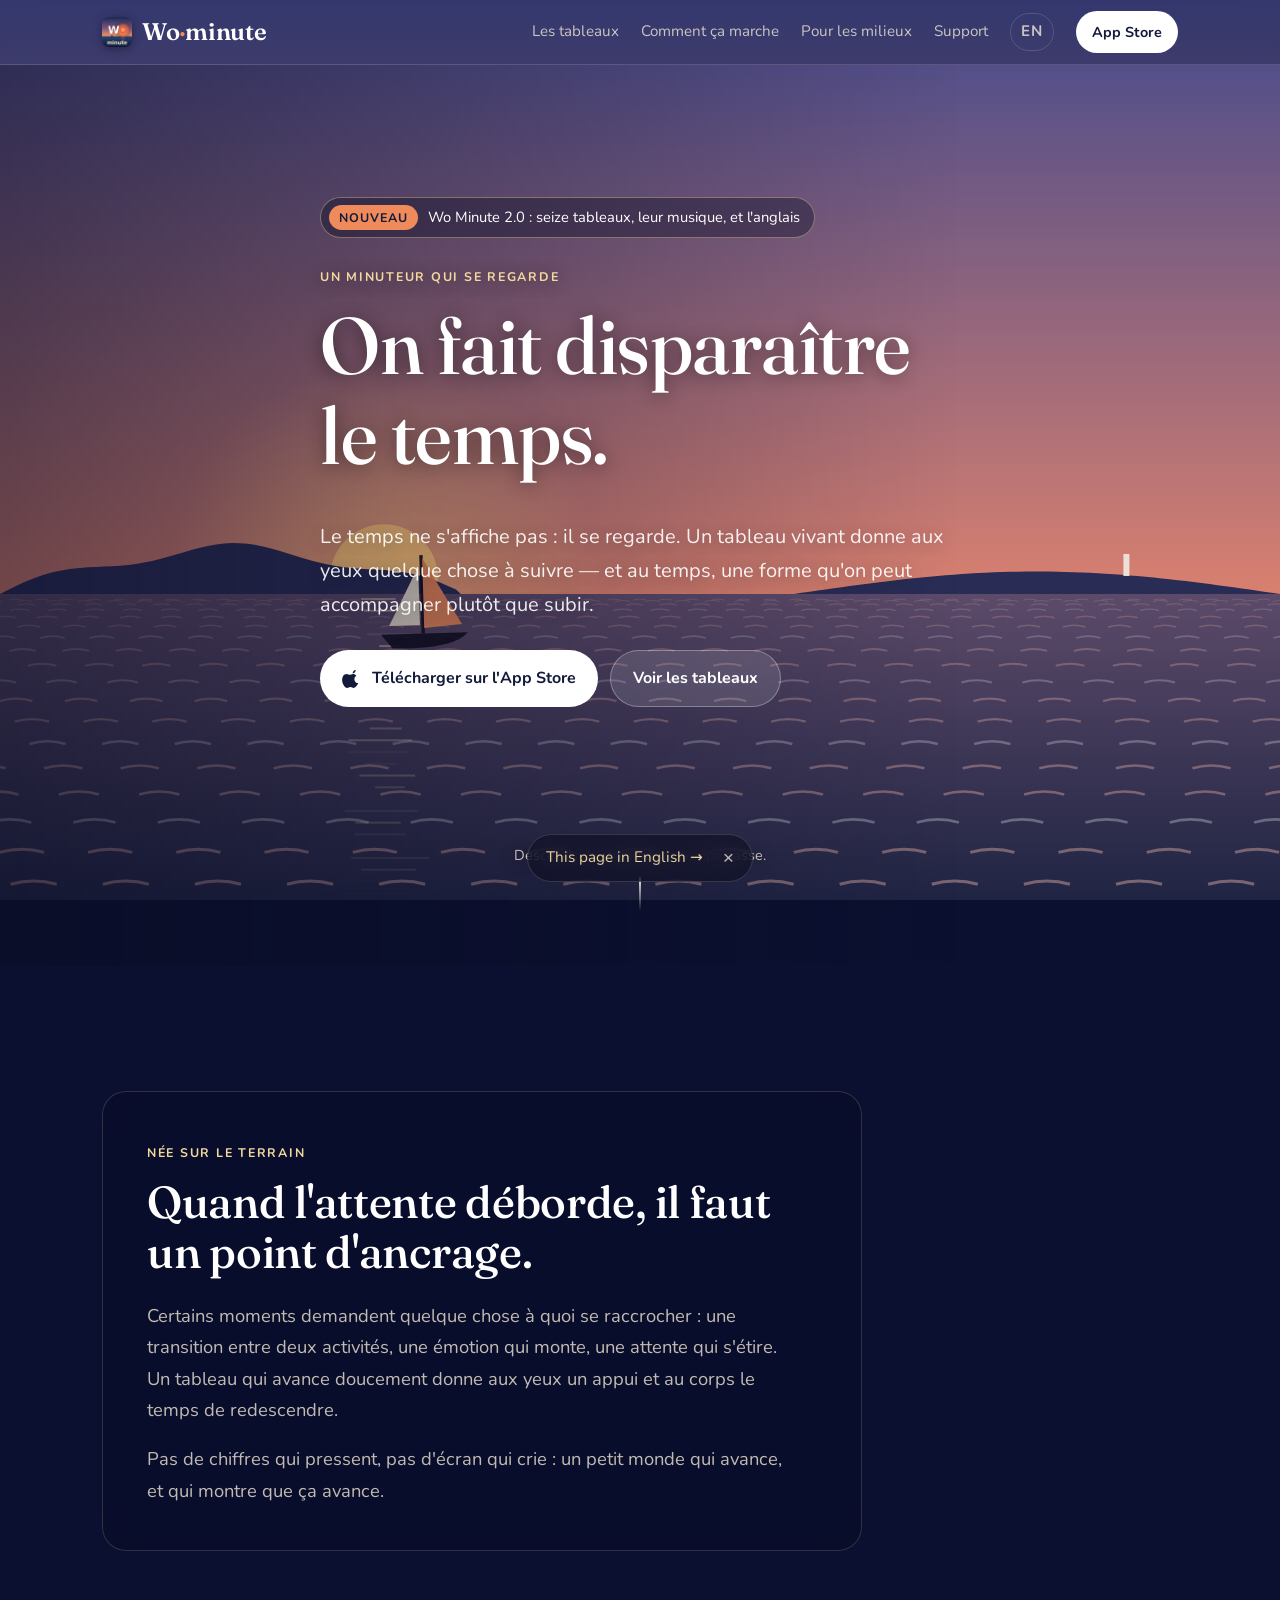
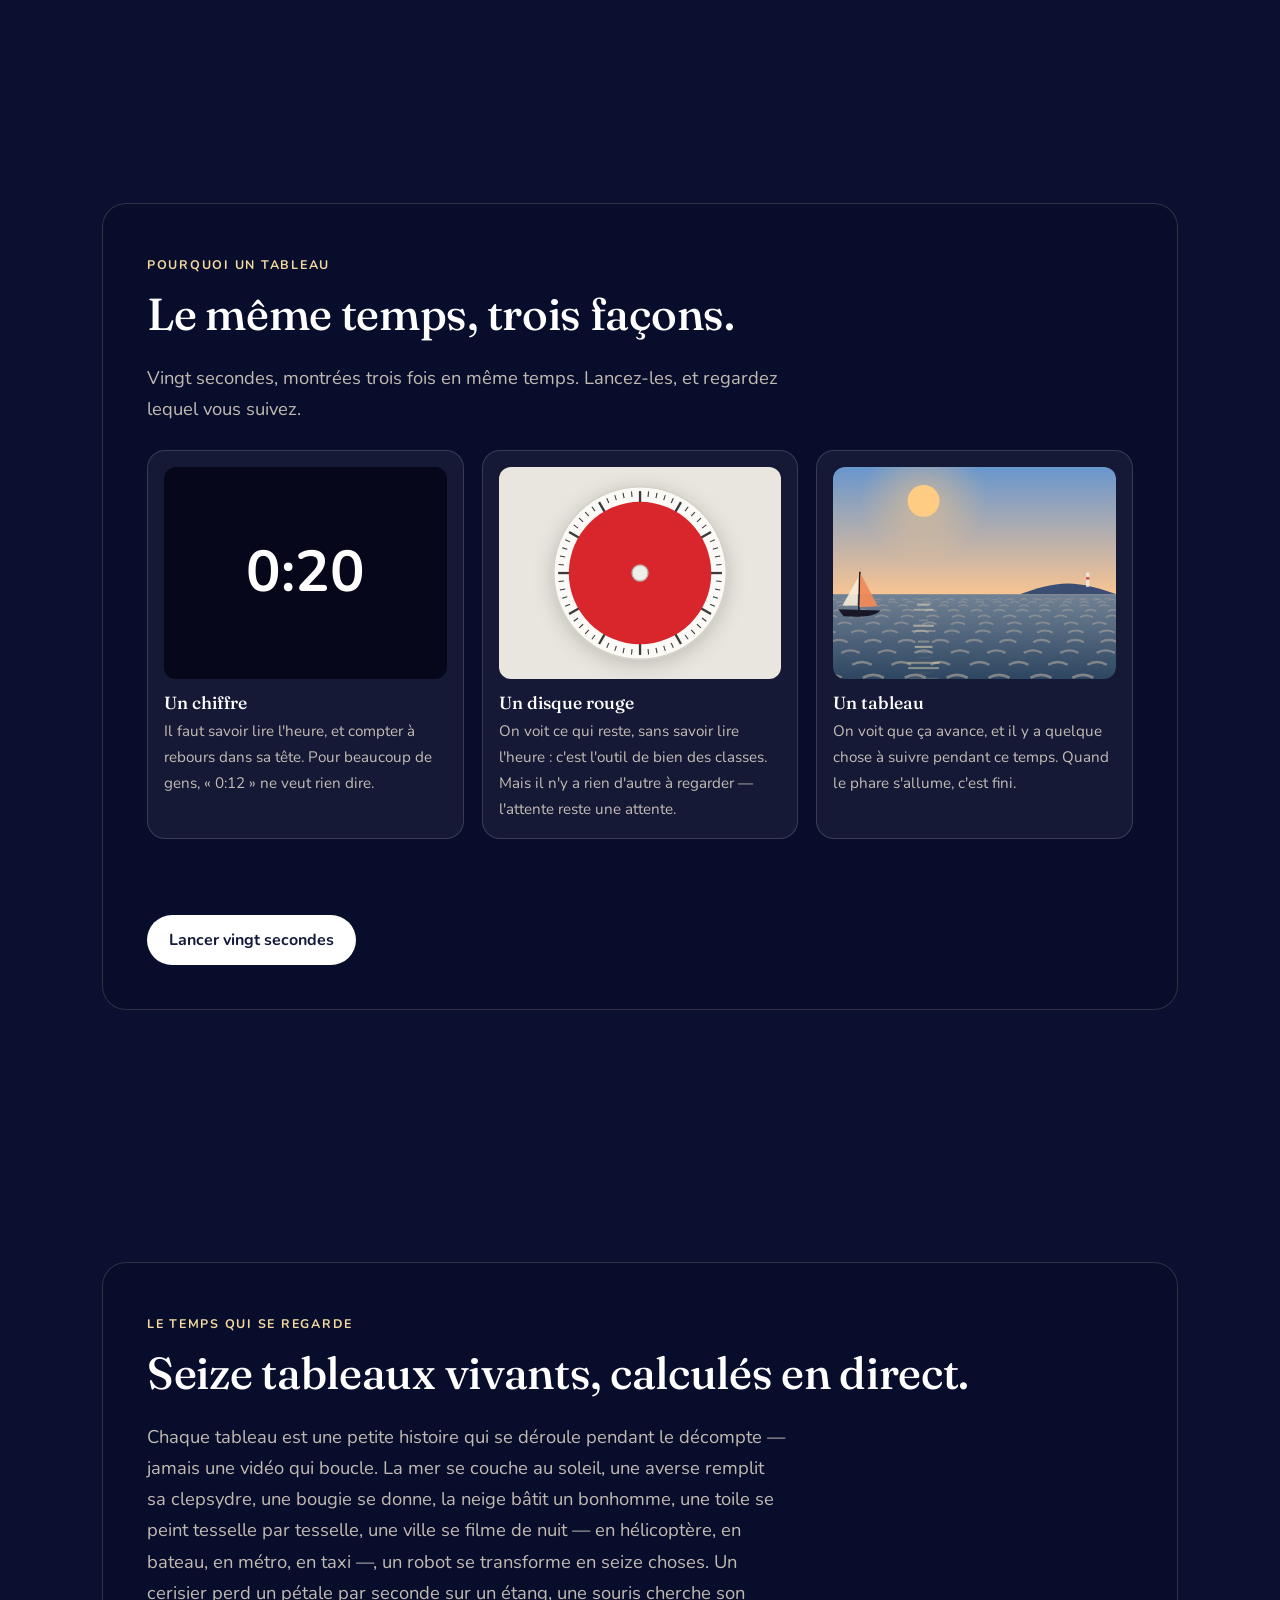
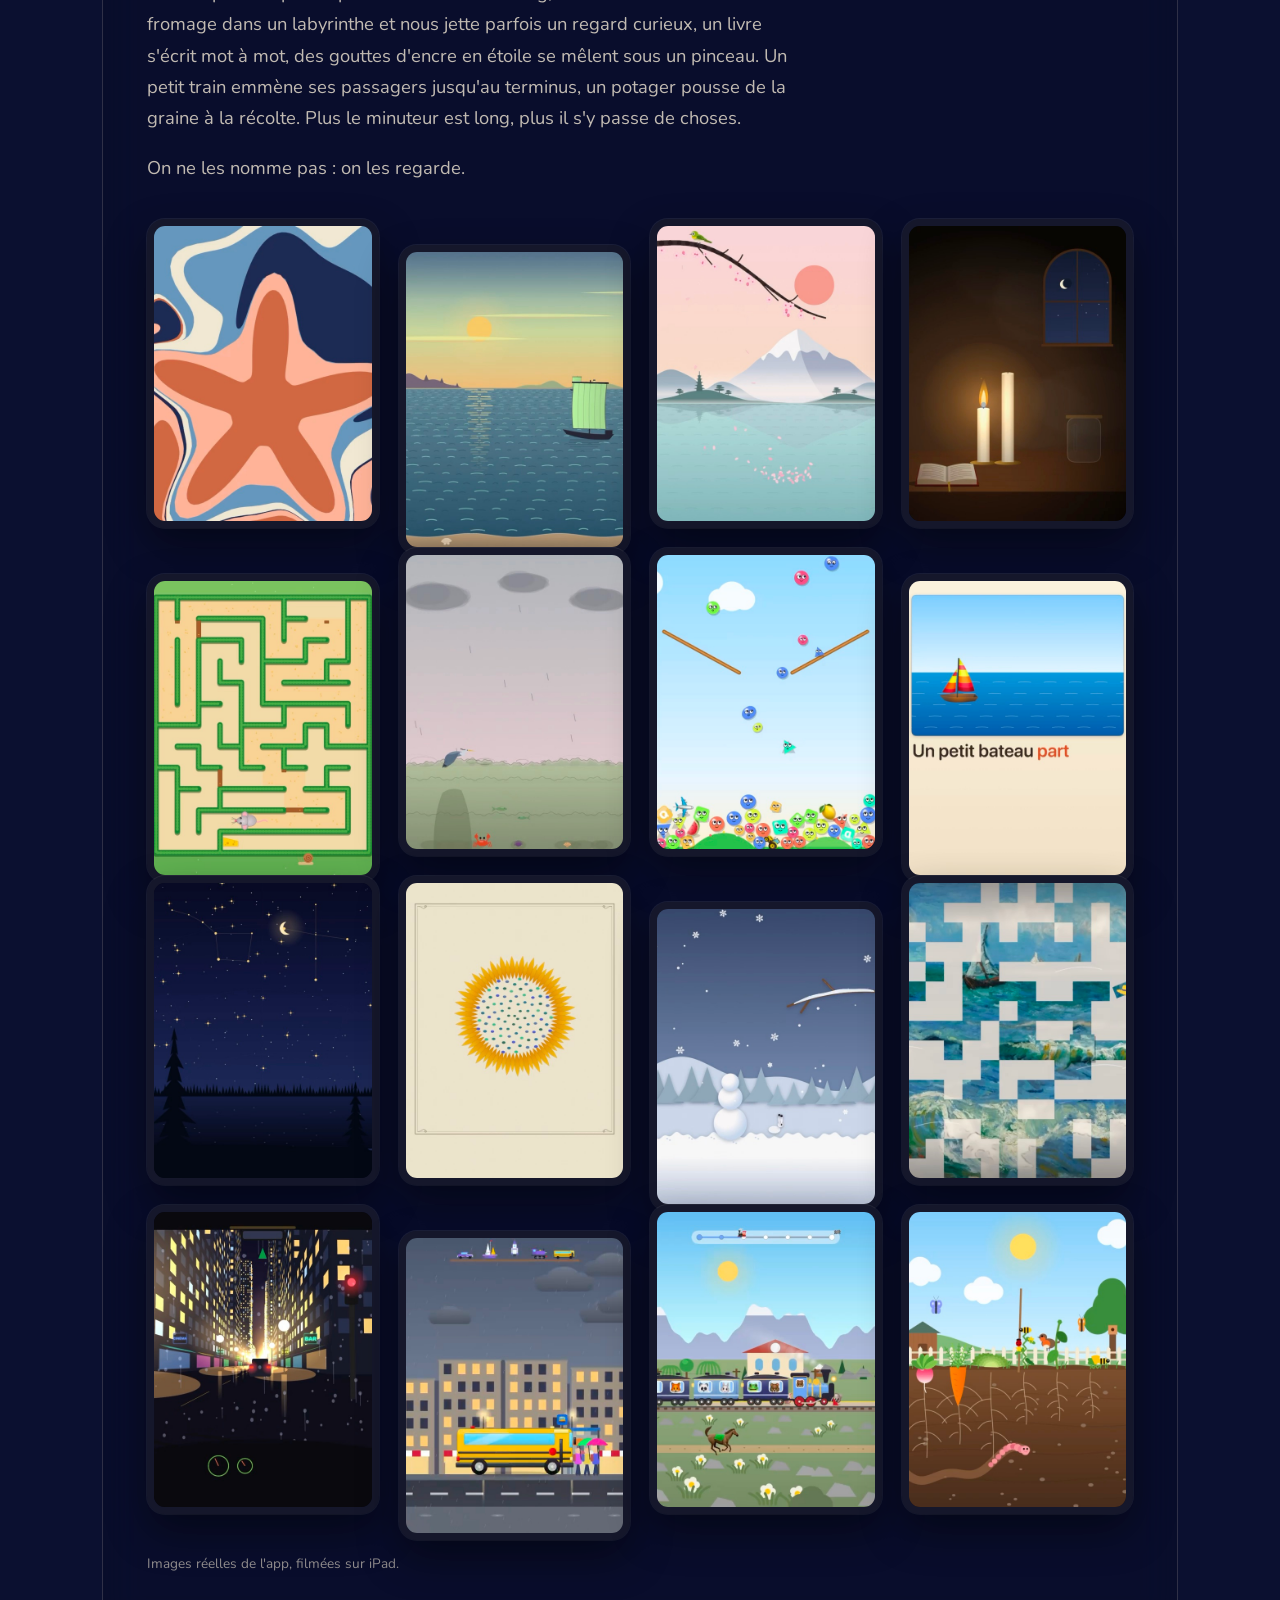
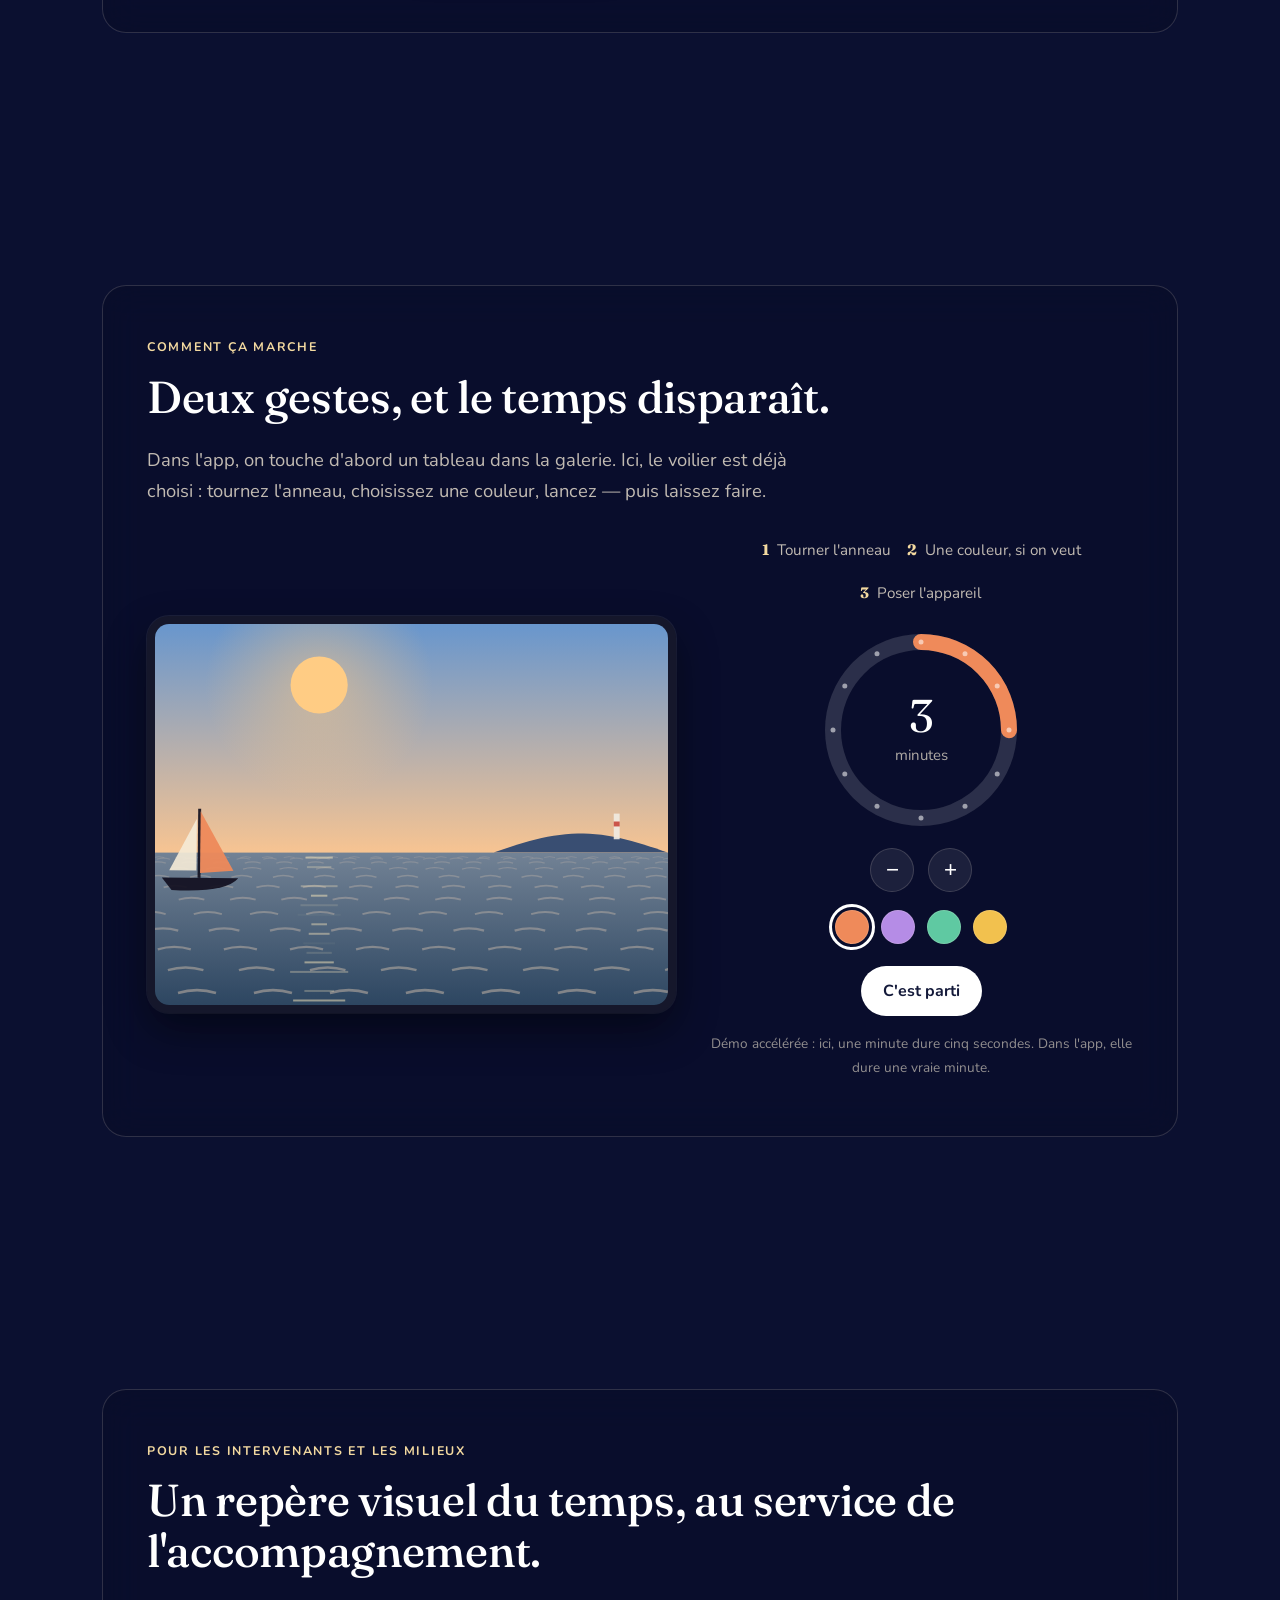
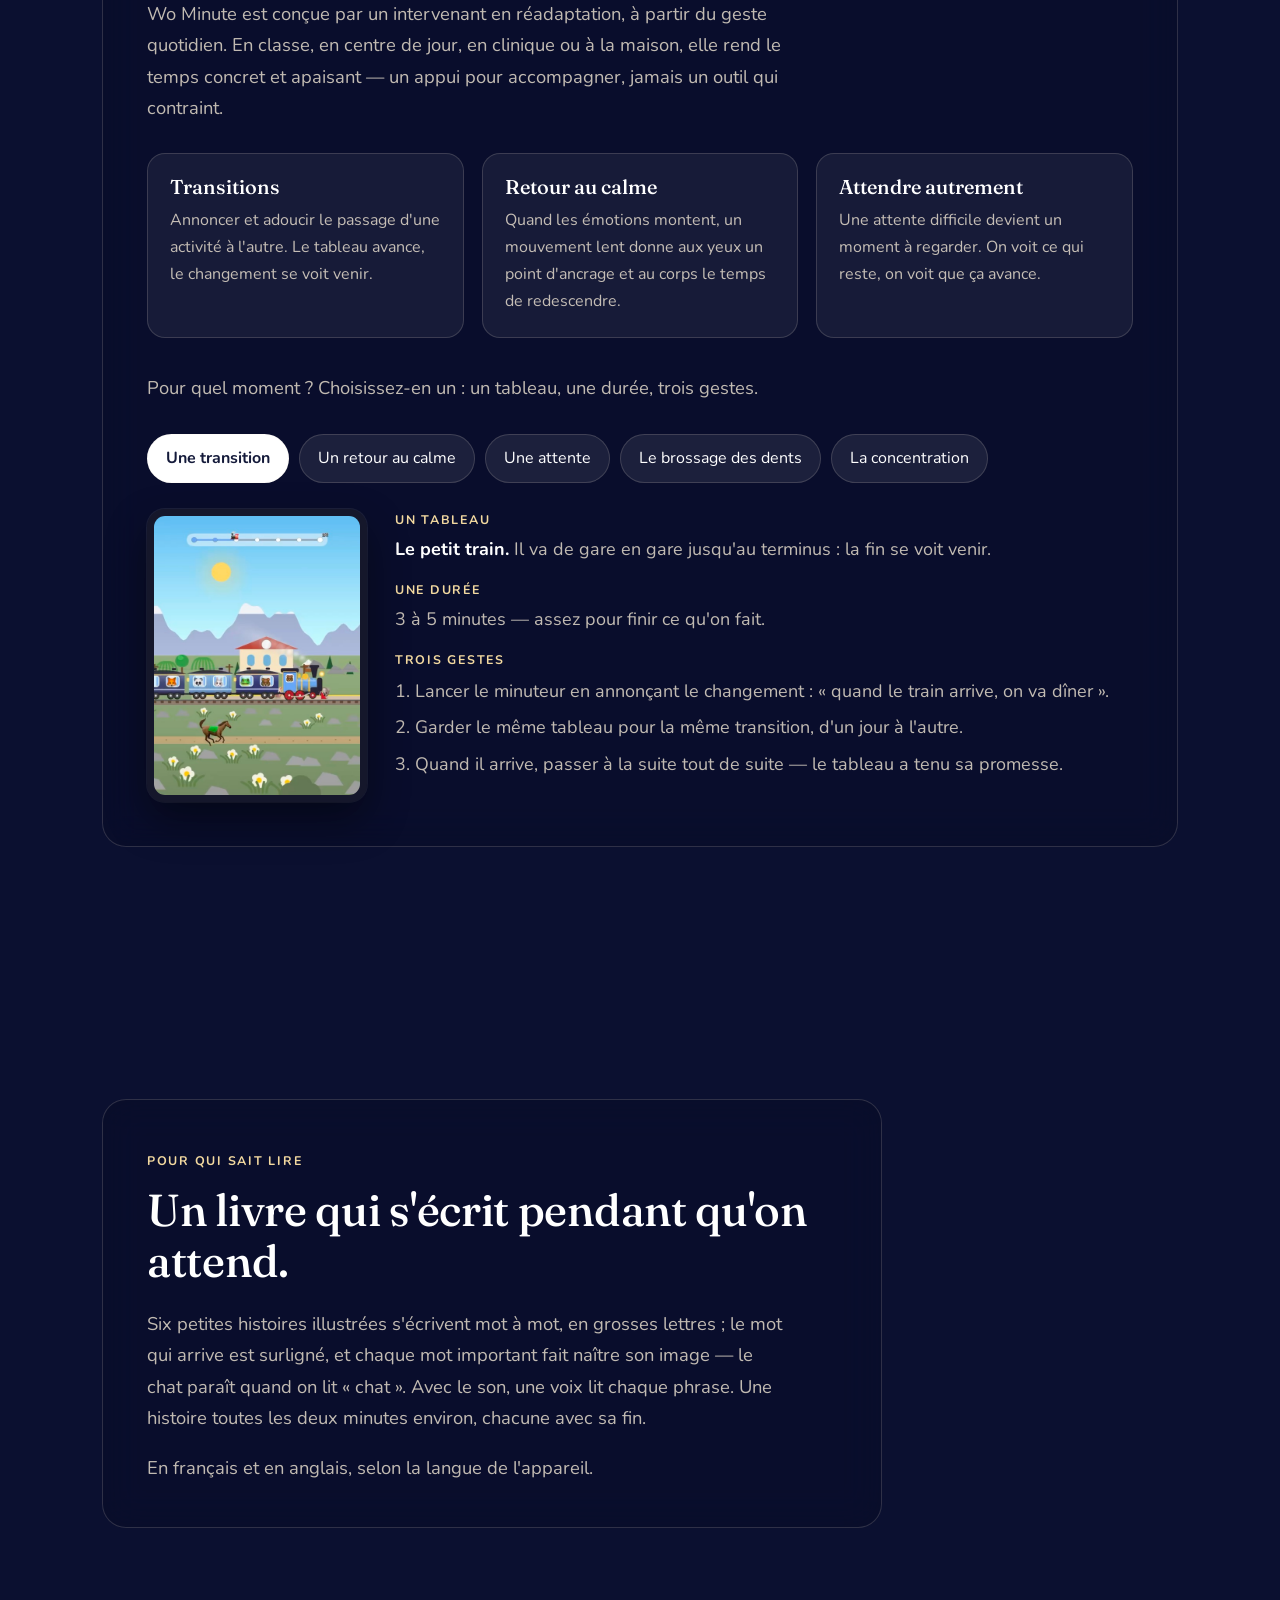
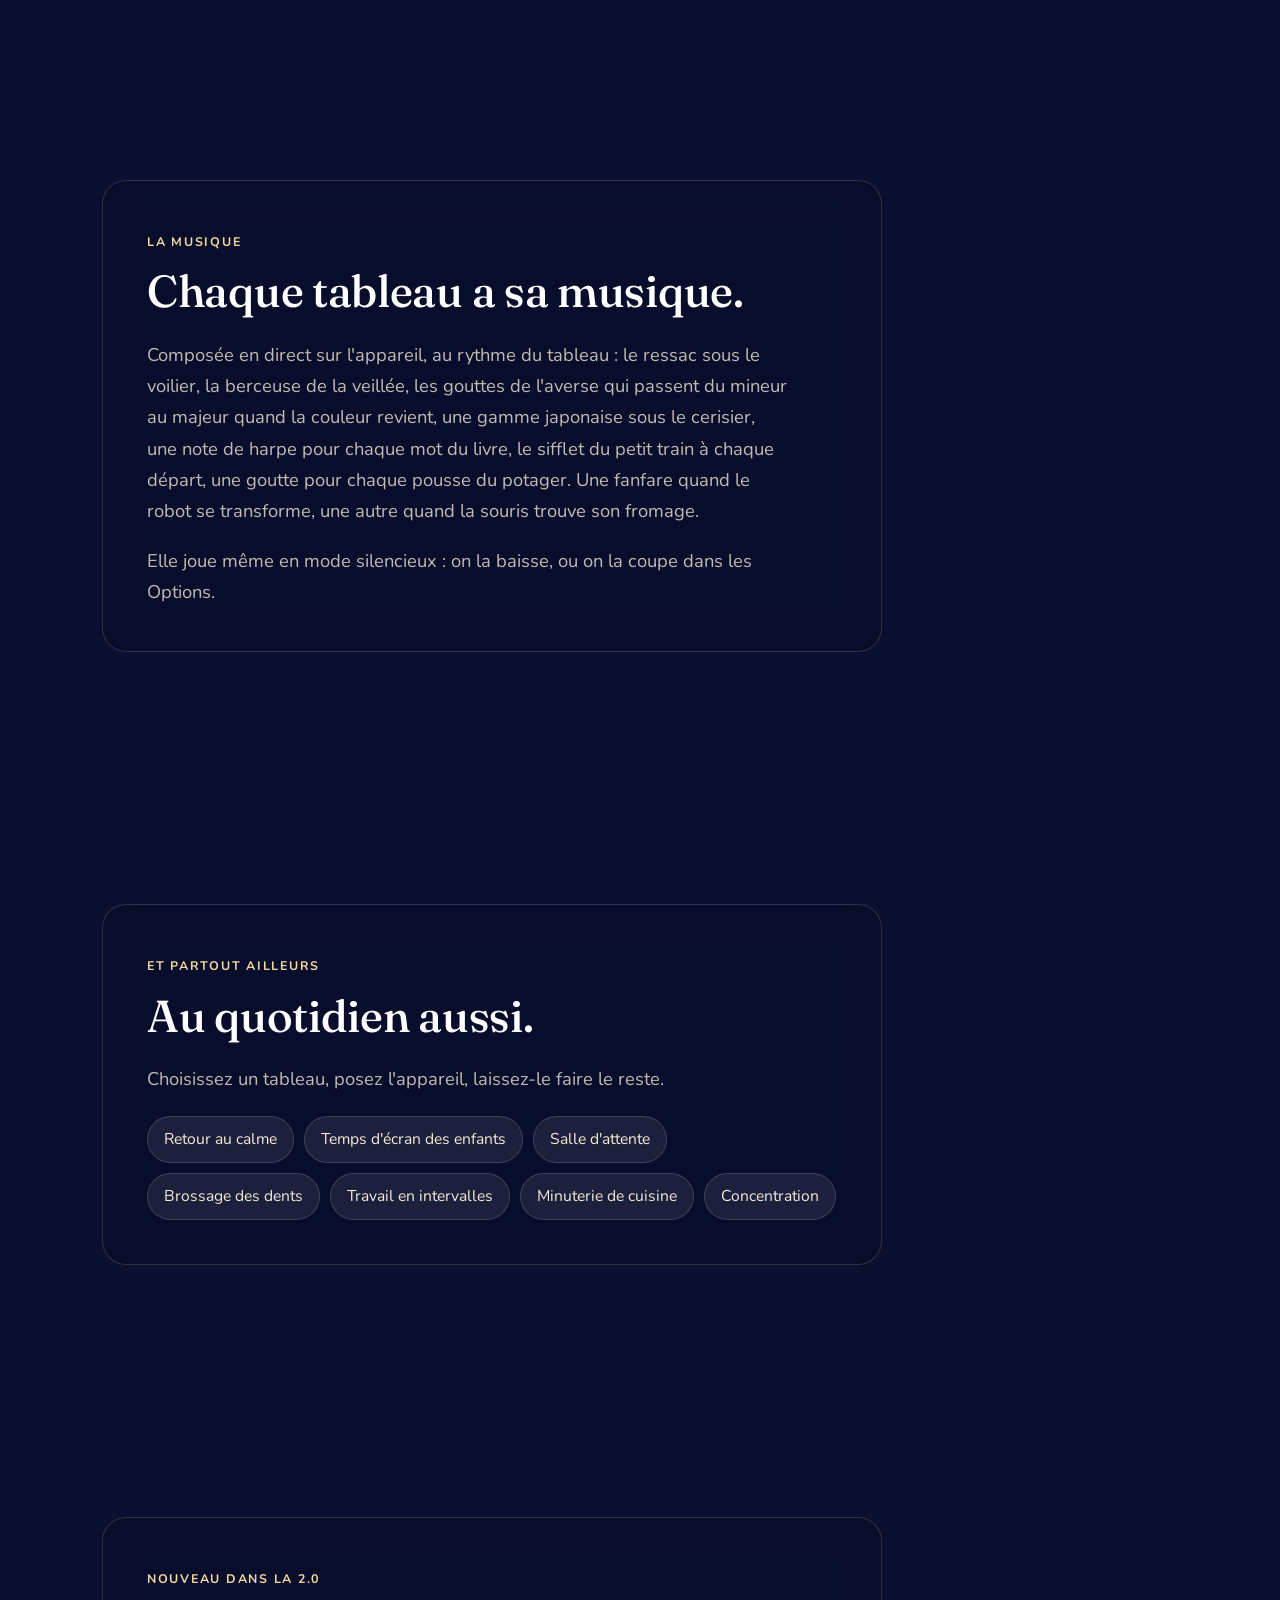
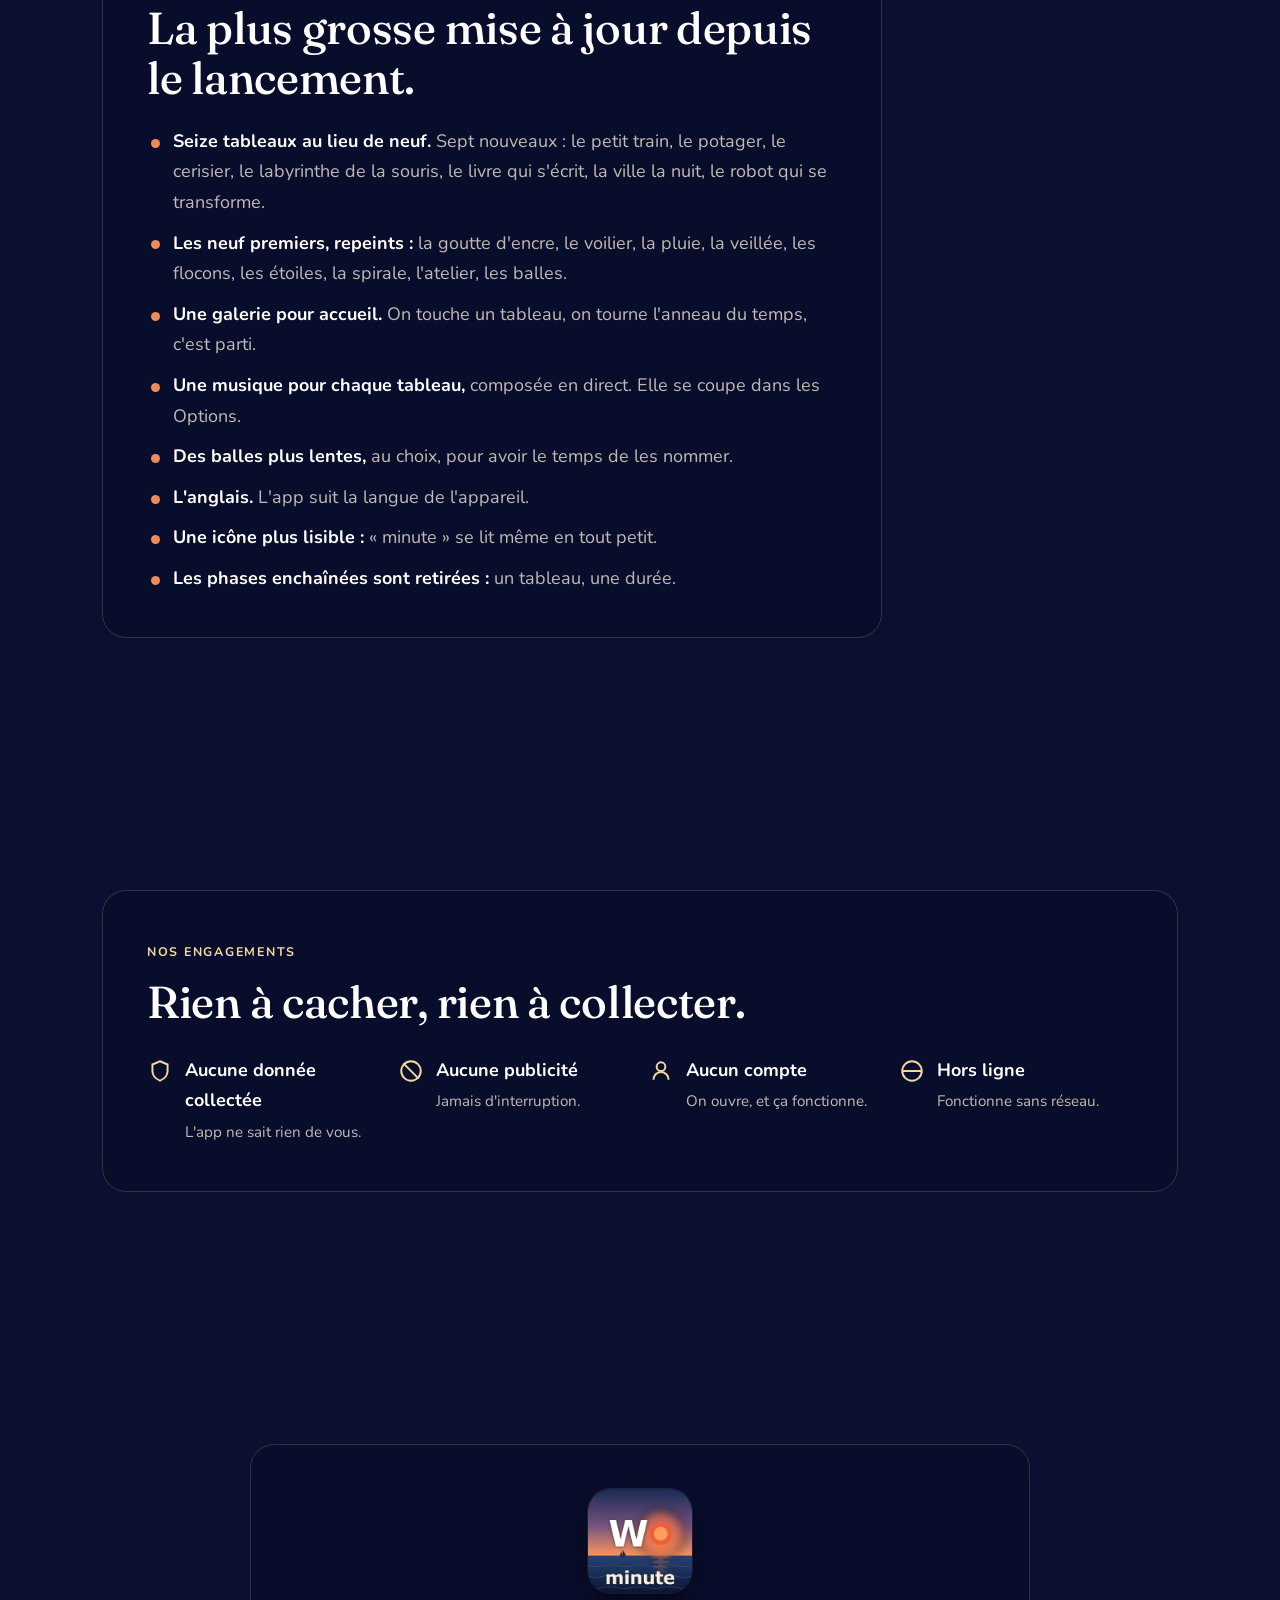
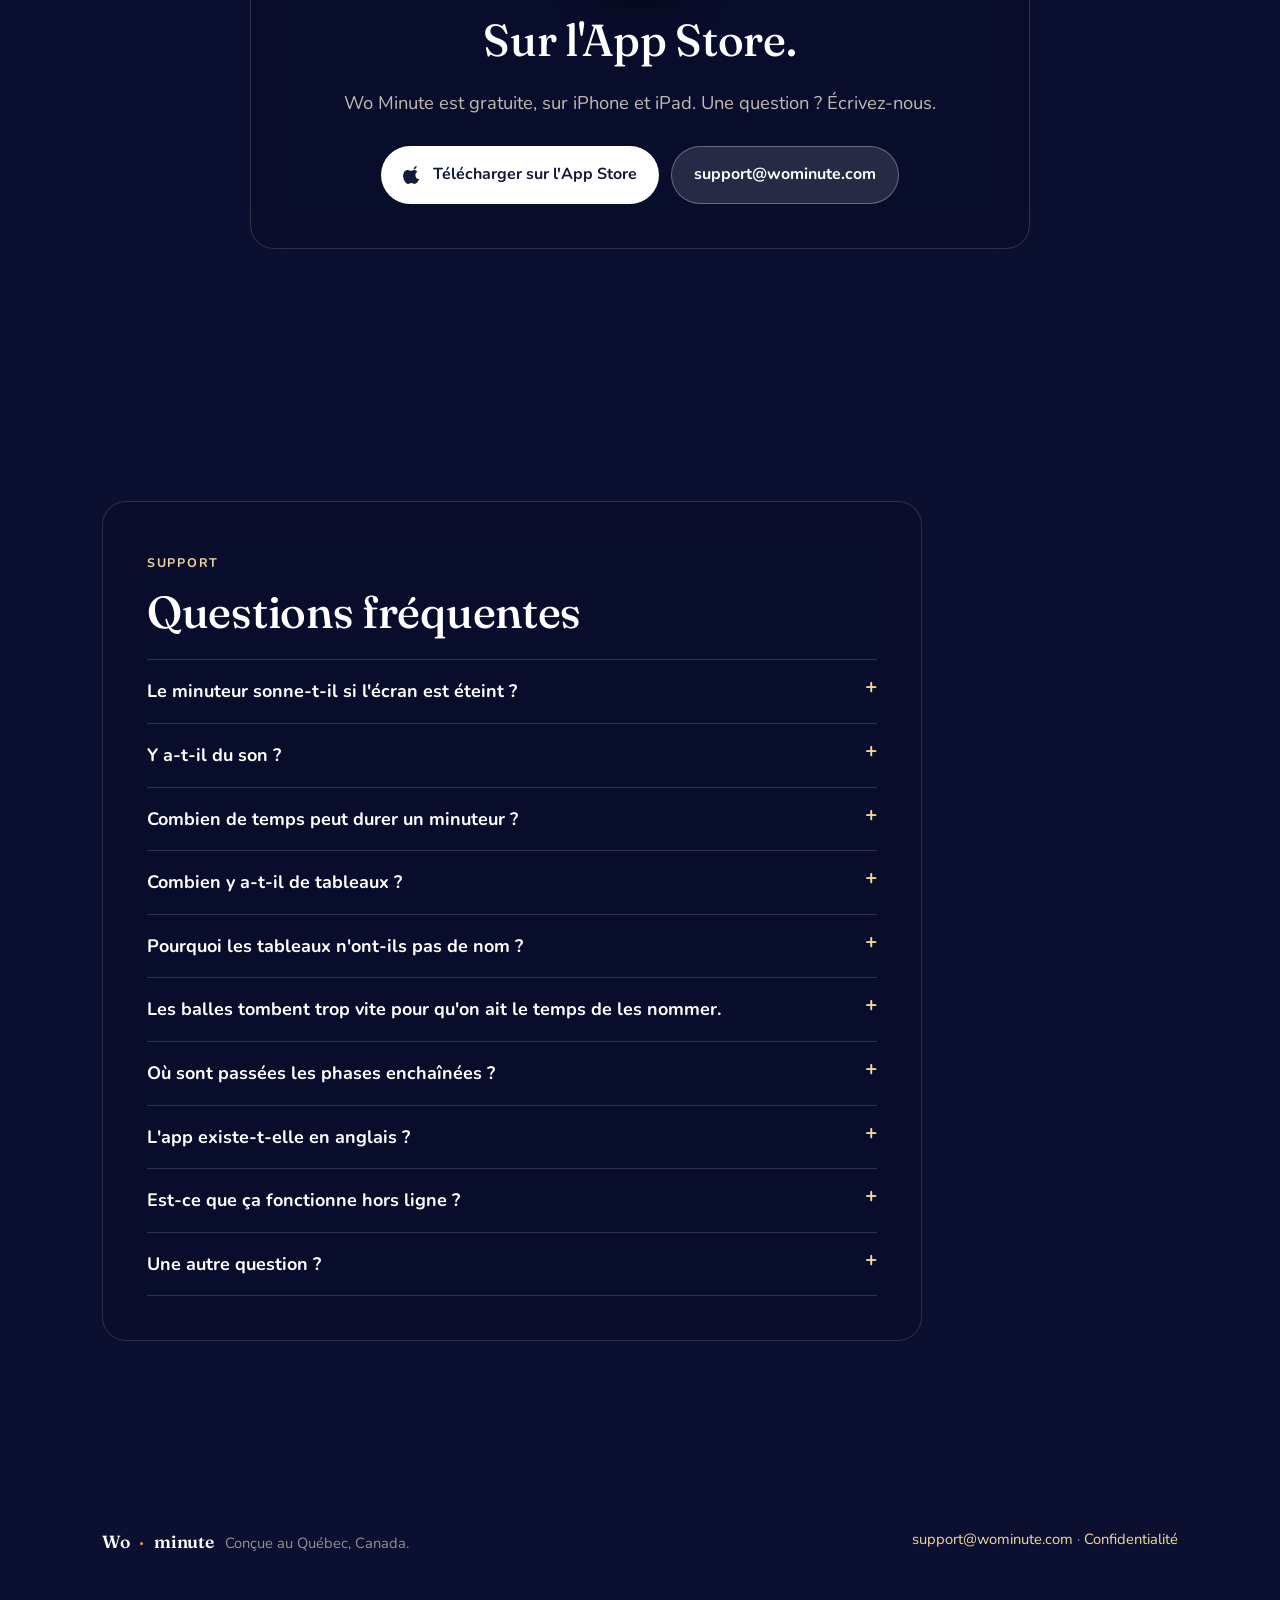
==== commit 53b6e231: "Site : trois blocs qu'on touche — le même temps de trois façons (chiffre, disque rouge, tableau), l'" ====
--- a/index.html
+++ b/index.html
@@ -67,6 +67,40 @@
     </div>
   </section>
 
+  <section id="pourquoi">
+    <div class="wrap">
+      <div class="carte apparait">
+        <div class="etiquette">Pourquoi un tableau</div>
+        <h2>Le même temps, trois façons.</h2>
+        <p class="lead">Vingt secondes, montrées trois fois en même temps. Lancez-les, et regardez lequel vous suivez.</p>
+        <div class="trois-facons">
+          <div class="facon">
+            <div class="vue"><div class="chiffres" id="b-chiffres">0:20</div></div>
+            <h3>Un chiffre</h3>
+            <p>Il faut savoir lire l'heure, et compter à rebours dans sa tête. Pour beaucoup de gens, « 0:12 » ne veut rien dire.</p>
+          </div>
+          <div class="facon">
+            <div class="vue claire"><svg class="disque" viewBox="0 0 200 200" role="img" aria-label="Un minuteur à disque rouge qui diminue">
+              <circle cx="100" cy="100" r="97" fill="#fbfaf7" stroke="#d6d2c8" stroke-width="2"/>
+              <g id="b-crans"></g>
+              <path id="b-secteur" fill="#d9262c"/>
+              <circle cx="100" cy="100" r="9" fill="#f0eee8" stroke="#b9b4a8" stroke-width="1.5"/>
+            </svg></div>
+            <h3>Un disque rouge</h3>
+            <p>On voit ce qui reste, sans savoir lire l'heure : c'est l'outil de bien des classes. Mais il n'y a rien d'autre à regarder — l'attente reste une attente.</p>
+          </div>
+          <div class="facon">
+            <div class="vue"><canvas id="b-scene" role="img" aria-label="Un voilier qui traverse la mer pendant que le soleil se couche"></canvas></div>
+            <h3>Un tableau</h3>
+            <p>On voit que ça avance, et il y a quelque chose à suivre pendant ce temps. Quand le phare s'allume, c'est fini.</p>
+          </div>
+        </div>
+        <p class="question" id="b-question" aria-live="polite"></p>
+        <button class="btn btn-plein" id="b-go" type="button">Lancer vingt secondes</button>
+      </div>
+    </div>
+  </section>
+
   <section id="tableaux">
     <div class="wrap">
       <div class="carte apparait">
@@ -102,24 +136,31 @@
       <div class="carte apparait">
         <div class="etiquette">Comment ça marche</div>
         <h2>Deux gestes, et le temps disparaît.</h2>
-        <div class="gestes">
-          <div class="geste">
-            <div class="tel"><img src="scenes/galerie.jpg" alt="La galerie d'accueil : un mur de tableaux vivants" loading="lazy"></div>
-            <span class="num">1</span>
-            <h3>Touche un tableau.</h3>
-            <p>L'accueil est une galerie : les tableaux vivants flottent sur le mur. On choisit ce qu'on veut regarder, pas un chiffre.</p>
-          </div>
-          <div class="geste">
-            <div class="tel"><img src="scenes/tableau.jpg" alt="Le tableau ouvert, l'anneau du temps et les couleurs" loading="lazy"></div>
-            <span class="num">2</span>
-            <h3>Tourne l'anneau.</h3>
-            <p>De 1 à 12 minutes, une note à chaque cran. Une couleur, si on veut : le tableau change sous les yeux. Puis « C'est parti ».</p>
-          </div>
-          <div class="geste">
-            <div class="tel"><video muted loop playsinline preload="none" poster="scenes/petales.jpg" aria-label="Le cerisier qui avance pendant le minuteur"><source src="scenes/petales.mp4" type="video/mp4"></video></div>
-            <span class="num">3</span>
-            <h3>Pose l'appareil.</h3>
-            <p>Le tableau fait le reste. Aucun chiffre ne défile : on voit que ça avance, et quand c'est fini.</p>
+        <p class="lead">Dans l'app, on touche d'abord un tableau dans la galerie. Ici, le voilier est déjà choisi : tournez l'anneau, choisissez une couleur, lancez — puis laissez faire.</p>
+        <div class="essai">
+          <div class="ecran">
+            <canvas id="a-scene" role="img" aria-label="Un voilier qui traverse la mer pendant que le soleil se couche"></canvas>
+            <button class="rond" id="a-rond" type="button" aria-label="Pause">
+              <svg viewBox="0 0 58 58" aria-hidden="true"><circle cx="29" cy="29" r="24" fill="none" stroke="rgba(255,255,255,.22)" stroke-width="4"/>
+                <circle id="a-reste" cx="29" cy="29" r="24" fill="none" stroke="#fff" stroke-width="4" stroke-linecap="round" transform="rotate(-90 29 29)"/>
+                <g id="a-icone-pause" fill="#fff"><rect x="22" y="21" width="4.5" height="16" rx="1.5"/><rect x="31.5" y="21" width="4.5" height="16" rx="1.5"/></g>
+                <path id="a-icone-jouer" d="M24 20 L38 29 L24 38 Z" fill="#fff" style="display:none"/></svg>
+            </button>
+            <div class="fin" id="a-fin" aria-live="polite">C'est fini.</div>
+          </div>
+          <div class="reglages">
+            <ol><li><b>1</b> Tourner l'anneau</li><li><b>2</b> Une couleur, si on veut</li><li><b>3</b> Poser l'appareil</li></ol>
+            <svg id="a-anneau" viewBox="0 0 220 220" role="slider" aria-label="Durée en minutes" aria-valuemin="1" aria-valuemax="12" tabindex="0">
+              <circle cx="110" cy="110" r="88" fill="none" stroke="rgba(255,255,255,.14)" stroke-width="16"/>
+              <circle id="a-arc" cx="110" cy="110" r="88" fill="none" stroke="#ef8a5a" stroke-width="16" stroke-linecap="round" transform="rotate(-90 110 110)"/>
+              <g id="a-crans"></g>
+              <text id="a-min" x="110" y="112" text-anchor="middle" fill="#fff" font-family="Fraunces, serif" font-size="46">3</text>
+              <text x="110" y="140" text-anchor="middle" fill="rgba(246,236,216,.7)" font-family="Nunito, sans-serif" font-size="15">minutes</text>
+            </svg>
+            <div class="pm"><button id="a-moins" type="button" aria-label="Moins une minute">−</button><button id="a-plus" type="button" aria-label="Plus une minute">+</button></div>
+            <div class="couleurs" id="a-couleurs"></div>
+            <button class="btn btn-plein" id="a-go" type="button">C'est parti</button>
+            <p class="note">Démo accélérée : ici, une minute dure cinq secondes. Dans l'app, elle dure une vraie minute.</p>
           </div>
         </div>
       </div>
@@ -136,6 +177,16 @@
           <div><h3>Transitions</h3><p>Annoncer et adoucir le passage d'une activité à l'autre. Le tableau avance, le changement se voit venir.</p></div>
           <div><h3>Retour au calme</h3><p>Quand les émotions montent, un mouvement lent donne aux yeux un point d'ancrage et au corps le temps de redescendre.</p></div>
           <div><h3>Attendre autrement</h3><p>Une attente difficile devient un moment à regarder. On voit ce qui reste, on voit que ça avance.</p></div>
+        </div>
+        <p class="lead" style="margin-top:34px; margin-bottom:0">Pour quel moment ? Choisissez-en un : un tableau, une durée, trois gestes.</p>
+        <div class="moments" id="c-moments"></div>
+        <div class="conseil">
+          <div class="tel"><video id="c-video" muted loop playsinline preload="none"></video></div>
+          <dl class="fiche">
+            <dt>Un tableau</dt><dd id="c-tableau"></dd>
+            <dt>Une durée</dt><dd id="c-duree"></dd>
+            <dt>Trois gestes</dt><dd><ol id="c-gestes"></ol></dd>
+          </dl>
         </div>
       </div>
     </div>
@@ -253,6 +304,8 @@
 
 <div class="autre-langue" id="autre-langue" lang="en"><a href="/en/" hreflang="en">This page in English →</a><button type="button" aria-label="Close">×</button></div>
 <script src="/ciel.js"></script>
+<script>window.WM_TEXTES = {"b": {"relancer": "Relancer", "milieu": "Sans regarder les chiffres : il en reste combien ?", "fin": "Lequel avez-vous regardé ?"}, "a": {"parti": "C'est parti", "recommencer": "Recommencer", "pause": "Pause", "reprendre": "Reprendre", "couleurs": {"corail": "Corail", "lavande": "Lavande", "menthe": "Menthe", "soleil": "Soleil"}}, "c": [{"nom": "Une transition", "video": "train", "tableau": "<b>Le petit train.</b> Il va de gare en gare jusqu'au terminus : la fin se voit venir.", "duree": "3 à 5 minutes — assez pour finir ce qu'on fait.", "gestes": ["Lancer le minuteur en annonçant le changement : « quand le train arrive, on va dîner ».", "Garder le même tableau pour la même transition, d'un jour à l'autre.", "Quand il arrive, passer à la suite tout de suite — le tableau a tenu sa promesse."]}, {"nom": "Un retour au calme", "video": "bougie", "tableau": "<b>La veillée.</b> Une bougie dans une chambre : le mouvement le plus lent de l'app.", "duree": "3 à 5 minutes.", "gestes": ["Proposer, ne pas imposer : « on regarde la bougie ensemble ? ».", "Baisser ou couper la musique si le son dérange.", "S'asseoir à côté et regarder aussi, sans parler."]}, {"nom": "Une attente", "video": "labyrinthe", "tableau": "<b>Le labyrinthe.</b> La souris cherche son fromage : il se passe toujours quelque chose.", "duree": "La vraie durée de l'attente, pas une durée rassurante.", "gestes": ["Choisir une durée honnête ; si l'attente s'allonge, relancer plutôt que promettre.", "Laisser la personne choisir le tableau.", "Commenter ce qu'on voit ensemble : « elle a trouvé un raccourci ! »."]}, {"nom": "Le brossage des dents", "video": "potager", "tableau": "<b>Le potager.</b> De la graine à la récolte : on brosse jusqu'à ce que tout ait poussé.", "duree": "2 minutes.", "gestes": ["Poser l'appareil là où on le voit dans le miroir.", "Toujours le même tableau, pour que ça devienne une routine.", "Fêter la récolte, pas la propreté."]}, {"nom": "La concentration", "video": "spirale", "tableau": "<b>La spirale.</b> Des graines posées à l'angle d'or : discret, sans histoire qui accroche.", "duree": "10 à 12 minutes, puis une pause.", "gestes": ["Poser l'appareil à l'écart du travail, dans le coin de l'œil.", "Couper la musique.", "À la fin, une vraie pause avant de relancer."]}]};</script>
+<script src="/interactif.js"></script>
 <script>
 // Un visiteur dont l'appareil n'est pas en français : on lui offre la page anglaise, sans l'y envoyer de force.
 (function(){
--- a/site.css
+++ b/site.css
@@ -134,3 +134,59 @@
 .liste-nouveau b{color:#fff}
 .logo .mot{color:#fff}
 .logo .mot span{color:var(--sun)}
+
+/* A — Essaie-le : les deux gestes de l'app, sur la page */
+.essai{display:grid; grid-template-columns:1.25fr 1fr; gap:34px; align-items:center; margin-top:30px}
+@media (max-width:860px){ .essai{grid-template-columns:1fr} }
+.ecran{position:relative; aspect-ratio:4/3; border-radius:22px; overflow:hidden; border:8px solid #15172b;
+  box-shadow:0 18px 40px rgba(0,0,0,.45), 0 0 0 1px rgba(255,255,255,.08); background:#06071a}
+.ecran canvas{width:100%; height:100%; display:block}
+.rond{position:absolute; right:14px; bottom:14px; width:58px; height:58px; border-radius:50%; border:0; padding:0; cursor:pointer;
+  background:rgba(10,12,34,.45); backdrop-filter:blur(8px); -webkit-backdrop-filter:blur(8px); display:none}
+.rond.vu{display:block}
+.rond svg{width:100%; height:100%}
+.fin{position:absolute; inset:0; display:flex; align-items:center; justify-content:center; pointer-events:none;
+  font-family:"Fraunces",serif; font-size:clamp(1.6rem,4vw,2.4rem); color:#fff; text-shadow:0 2px 18px rgba(0,0,0,.5);
+  opacity:0; transition:opacity 1.2s}
+.fin.vu{opacity:1}
+.reglages{text-align:center}
+.reglages ol{list-style:none; padding:0; margin:0 0 14px; display:flex; justify-content:center; gap:16px; flex-wrap:wrap; font-size:.95rem; color:var(--cream-dim)}
+.reglages ol b{color:var(--gold); font-family:"Fraunces",serif; margin-right:4px}
+#a-anneau{width:220px; height:220px; touch-action:none; cursor:pointer; display:block; margin:0 auto}
+.pm{display:flex; justify-content:center; gap:14px; margin:8px 0 18px}
+.pm button,.puce-c{width:44px; height:44px; border-radius:50%; border:1px solid var(--line); background:rgba(255,255,255,.08);
+  color:#fff; font-size:1.4rem; cursor:pointer}
+.couleurs{display:flex; justify-content:center; gap:12px; margin-bottom:22px}
+.puce-c{width:34px; height:34px}
+.puce-c.choisie{outline:3px solid #fff; outline-offset:3px}
+.reglages .btn{border:0; cursor:pointer; font-family:inherit}
+.reglages .note{margin-top:16px}
+
+/* B — Le même temps, trois façons */
+.trois-facons{display:grid; grid-template-columns:repeat(3,1fr); gap:18px; margin-top:26px}
+@media (max-width:860px){ .trois-facons{grid-template-columns:1fr} }
+.facon{background:rgba(255,255,255,.05); border:1px solid var(--line); border-radius:18px; padding:16px}
+.facon .vue{aspect-ratio:4/3; border-radius:12px; overflow:hidden; background:#06071a; display:flex; align-items:center; justify-content:center; position:relative}
+.facon .vue.claire{background:#e9e6df}
+.chiffres{font-family:"Nunito",sans-serif; font-weight:700; font-size:clamp(2.6rem,6vw,3.6rem); color:#fff; font-variant-numeric:tabular-nums}
+.disque{height:84%; aspect-ratio:1; filter:drop-shadow(0 4px 10px rgba(0,0,0,.18))}
+.facon canvas{width:100%; height:100%; display:block}
+.facon h3{margin:14px 0 6px; font-size:1.1rem}
+.facon p{font-size:.95rem; color:var(--cream-dim); margin:0}
+.question{margin-top:22px; font-size:1.05rem; color:#fff; min-height:1.7em}
+#b-go{border:0; cursor:pointer; font-family:inherit; margin-top:8px}
+
+/* C — Pour quel moment ? */
+.moments{display:flex; flex-wrap:wrap; gap:10px; margin-top:30px}
+.moments button{padding:10px 18px; border-radius:999px; background:rgba(255,255,255,.08); border:1px solid var(--line);
+  color:#fff; font:inherit; font-size:1rem; cursor:pointer}
+.moments button.choisi{background:#fff; color:#141a3a; font-weight:700}
+.conseil{display:grid; grid-template-columns:220px 1fr; gap:28px; margin-top:26px; align-items:start}
+@media (max-width:700px){ .conseil{grid-template-columns:1fr} .conseil .tel{max-width:240px} }
+.fiche{margin:0}
+.fiche dt{font-size:.78rem; letter-spacing:.14em; text-transform:uppercase; color:var(--gold); font-weight:700; margin-top:14px}
+.fiche dt:first-child{margin-top:0}
+.fiche dd{margin:4px 0 0; color:var(--cream-dim)}
+.fiche dd b{color:#fff}
+.fiche ol{margin:6px 0 0; padding-left:20px; color:var(--cream-dim)}
+.fiche li{margin-bottom:6px}
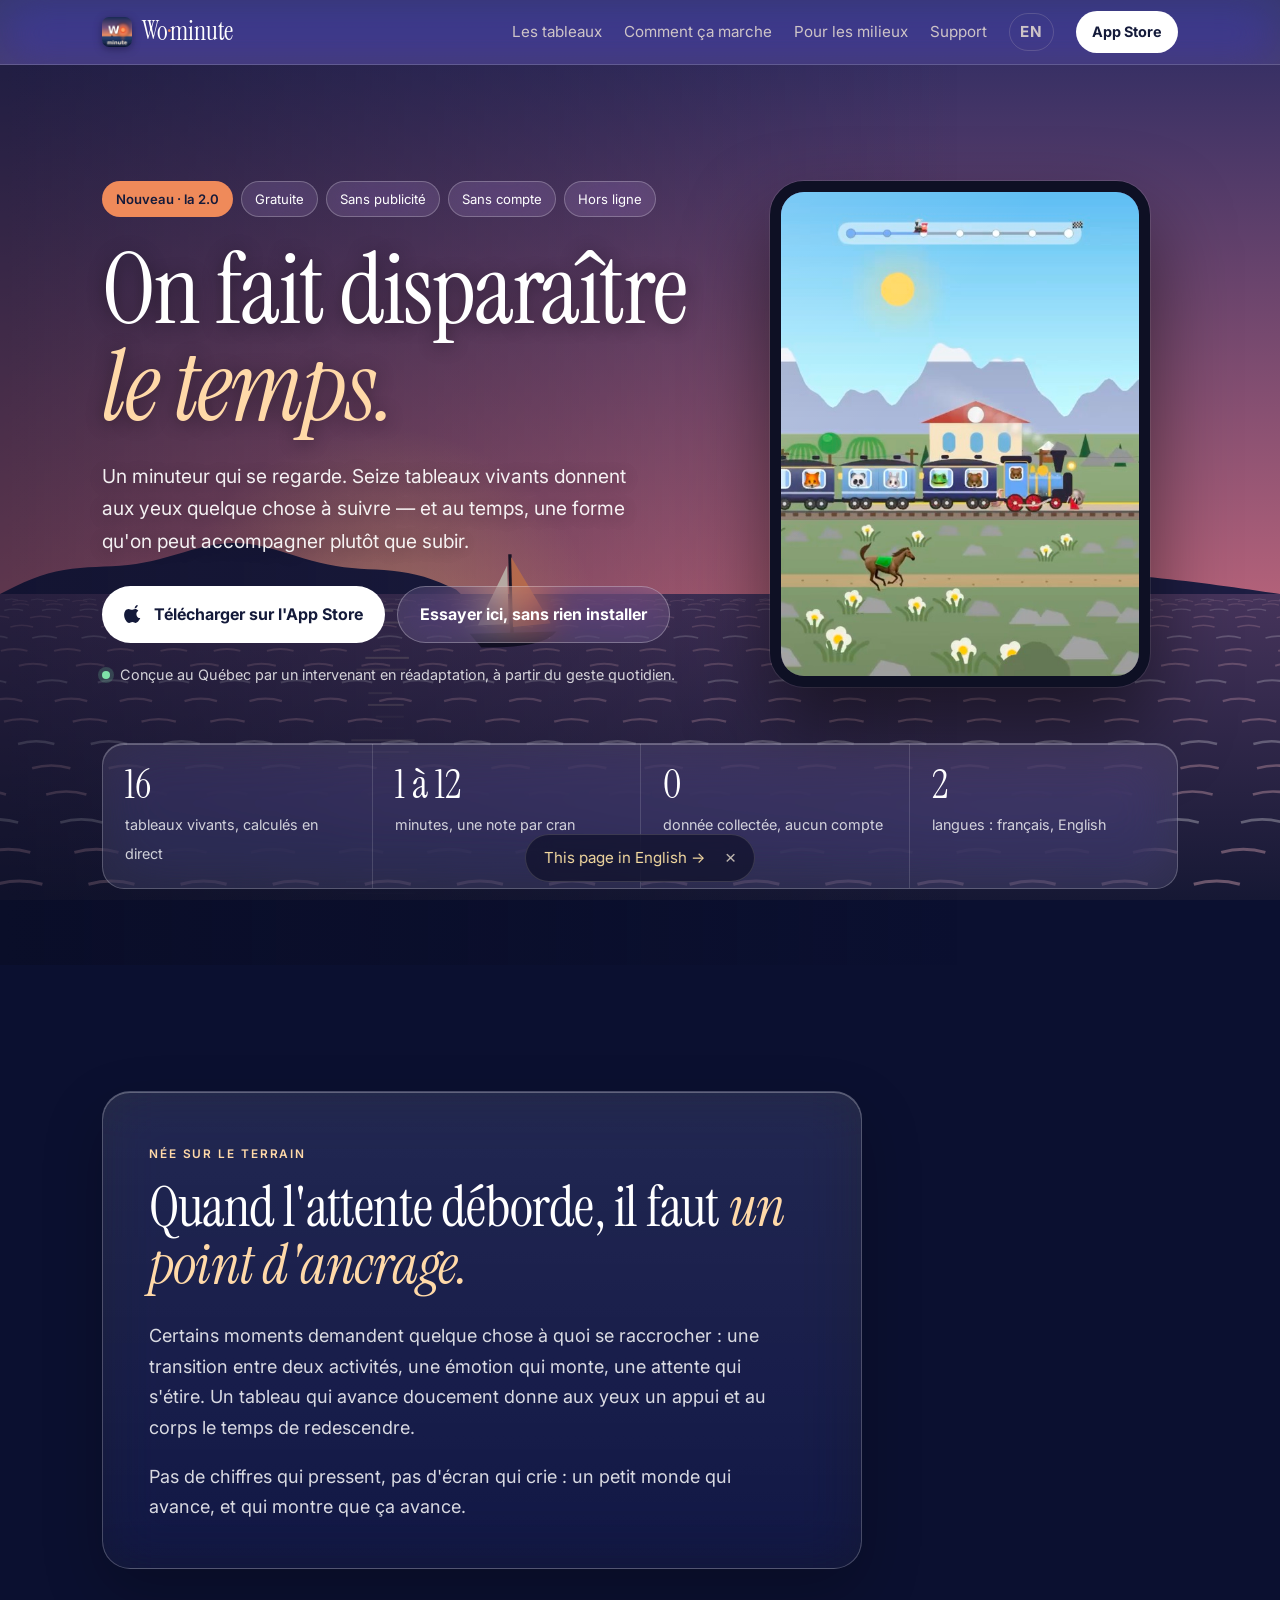
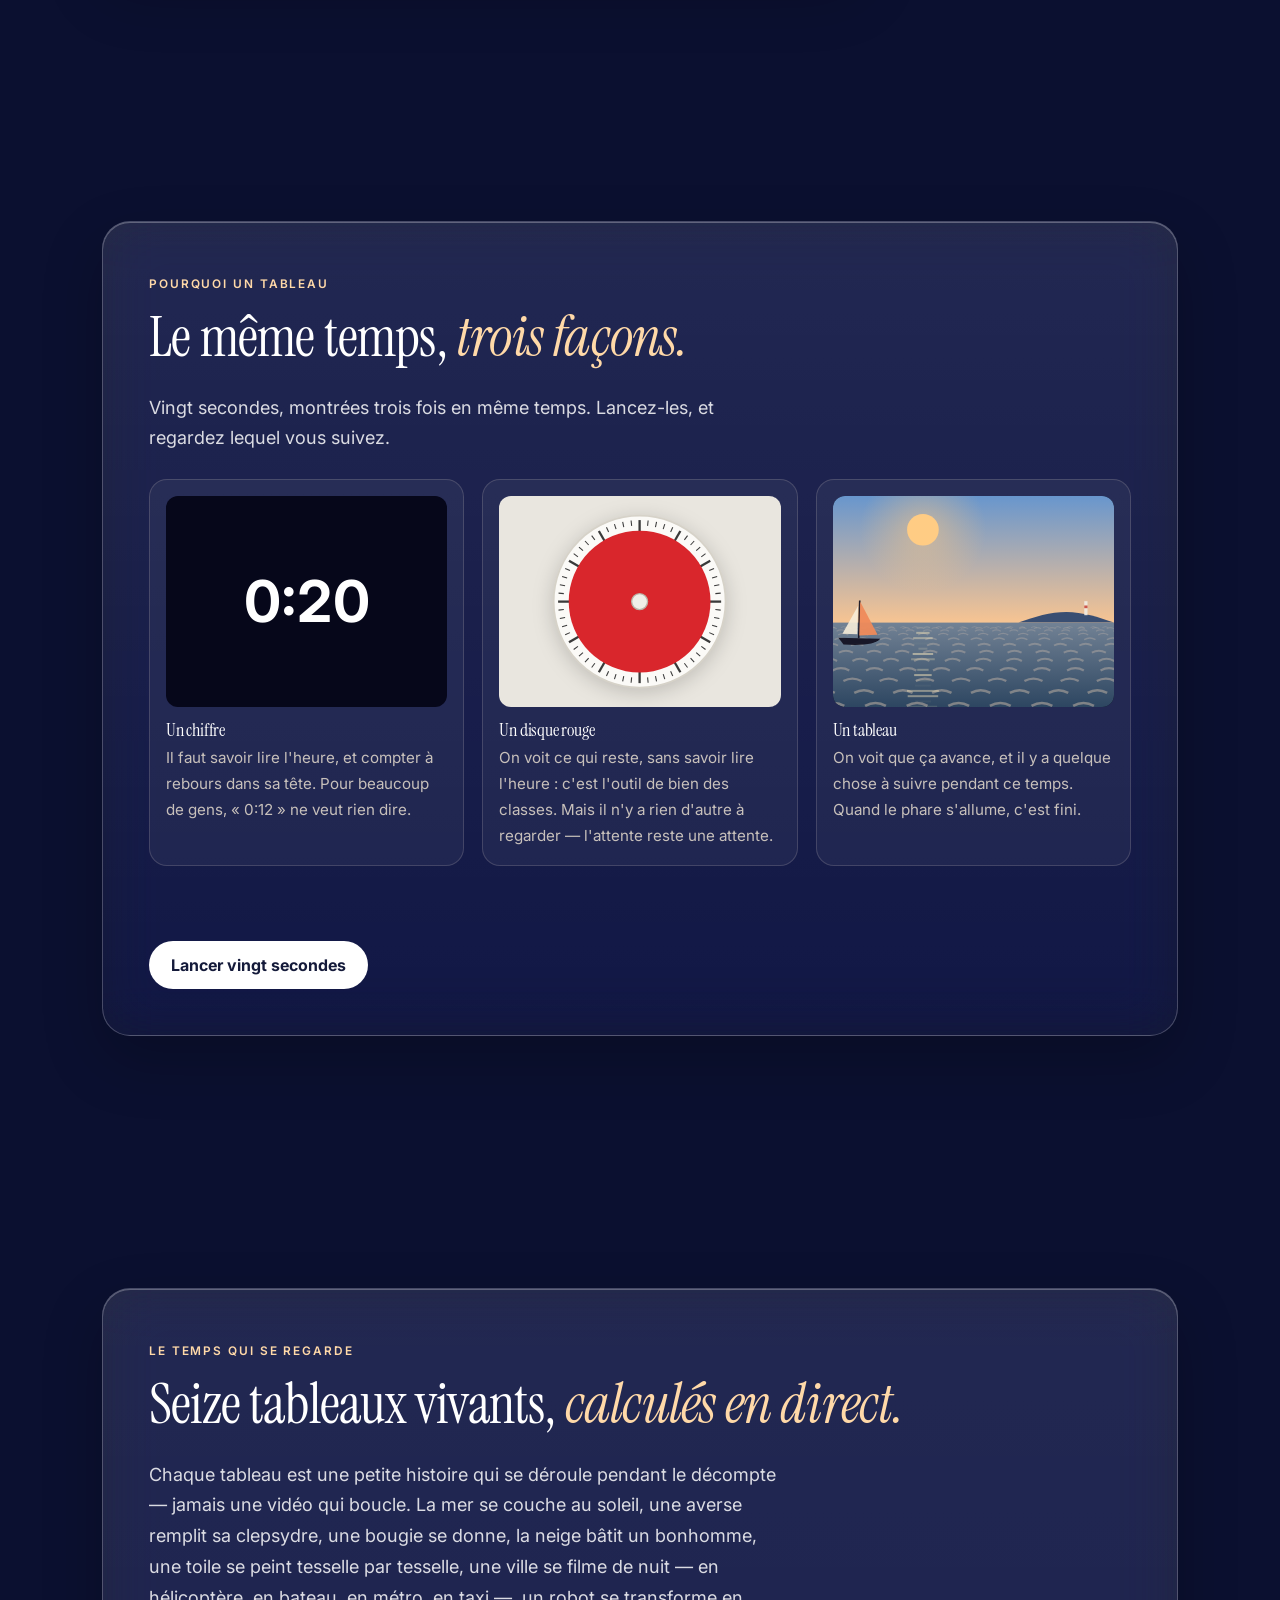
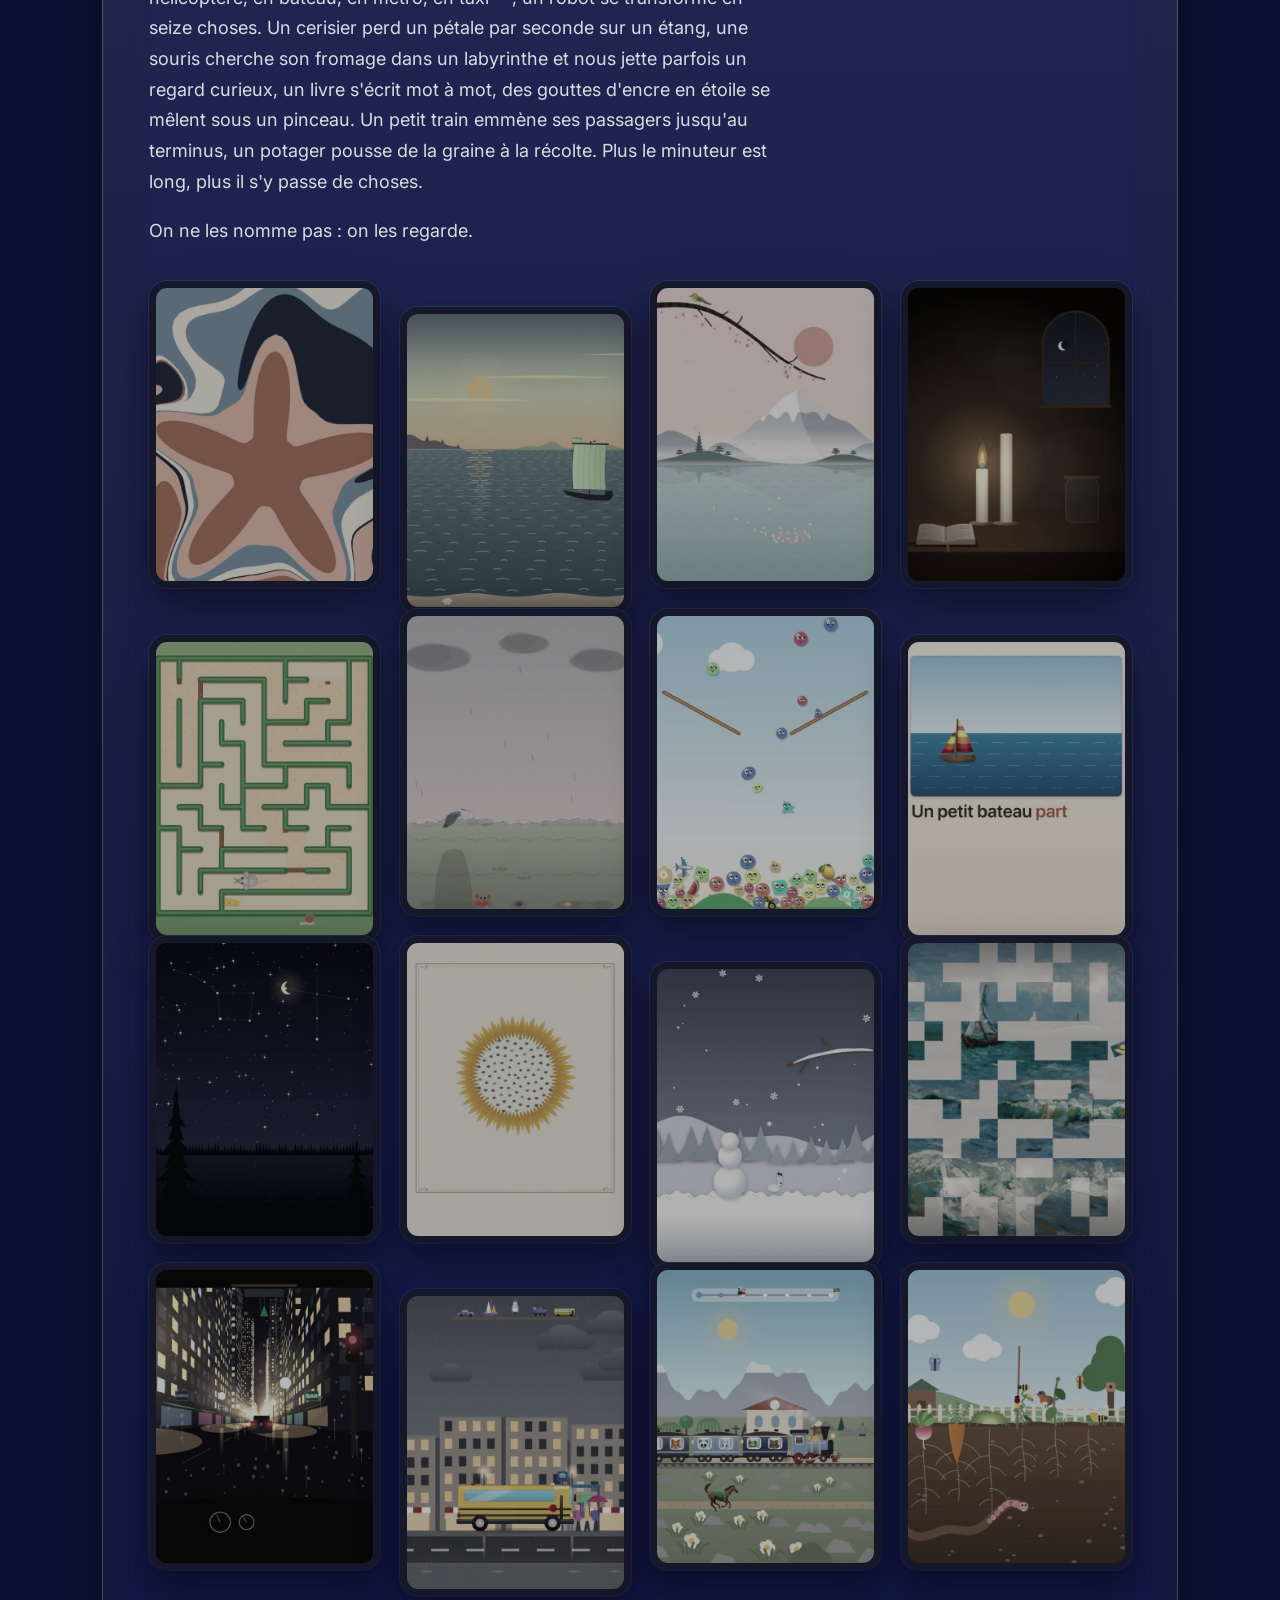
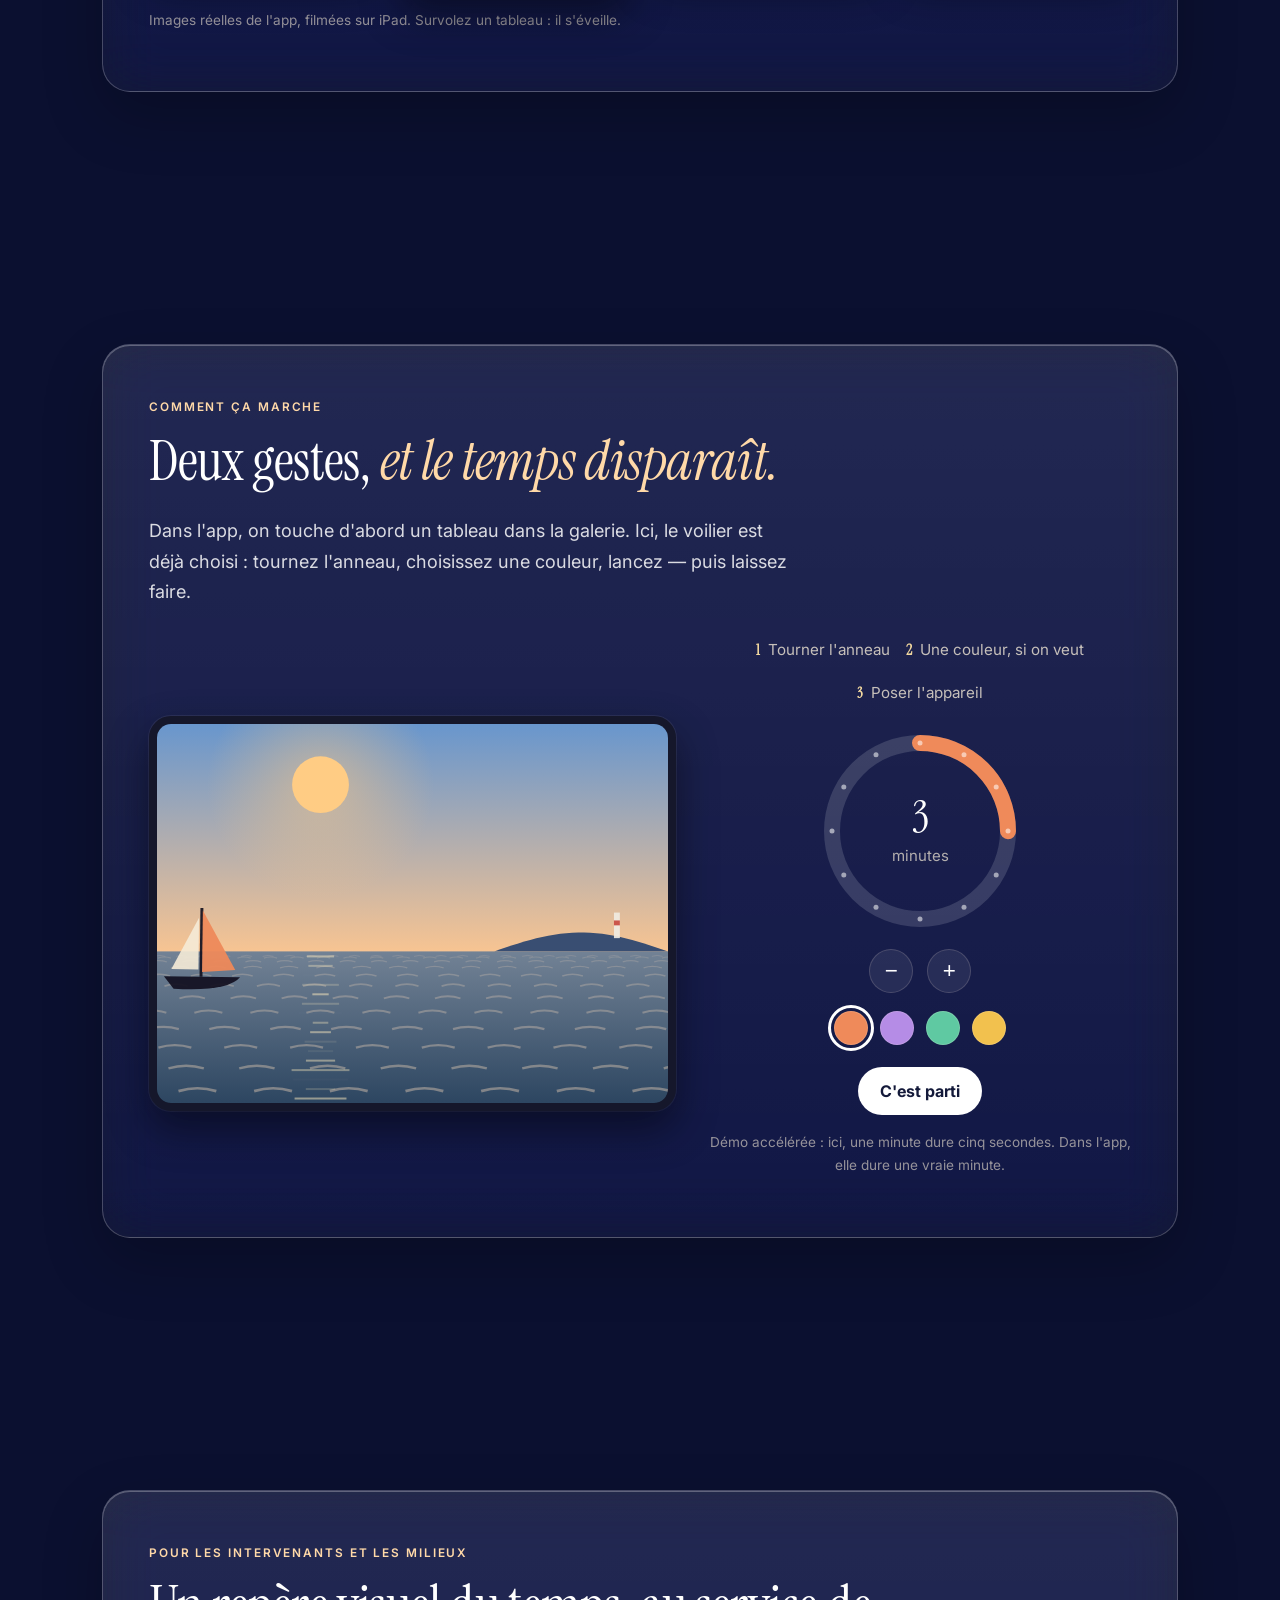
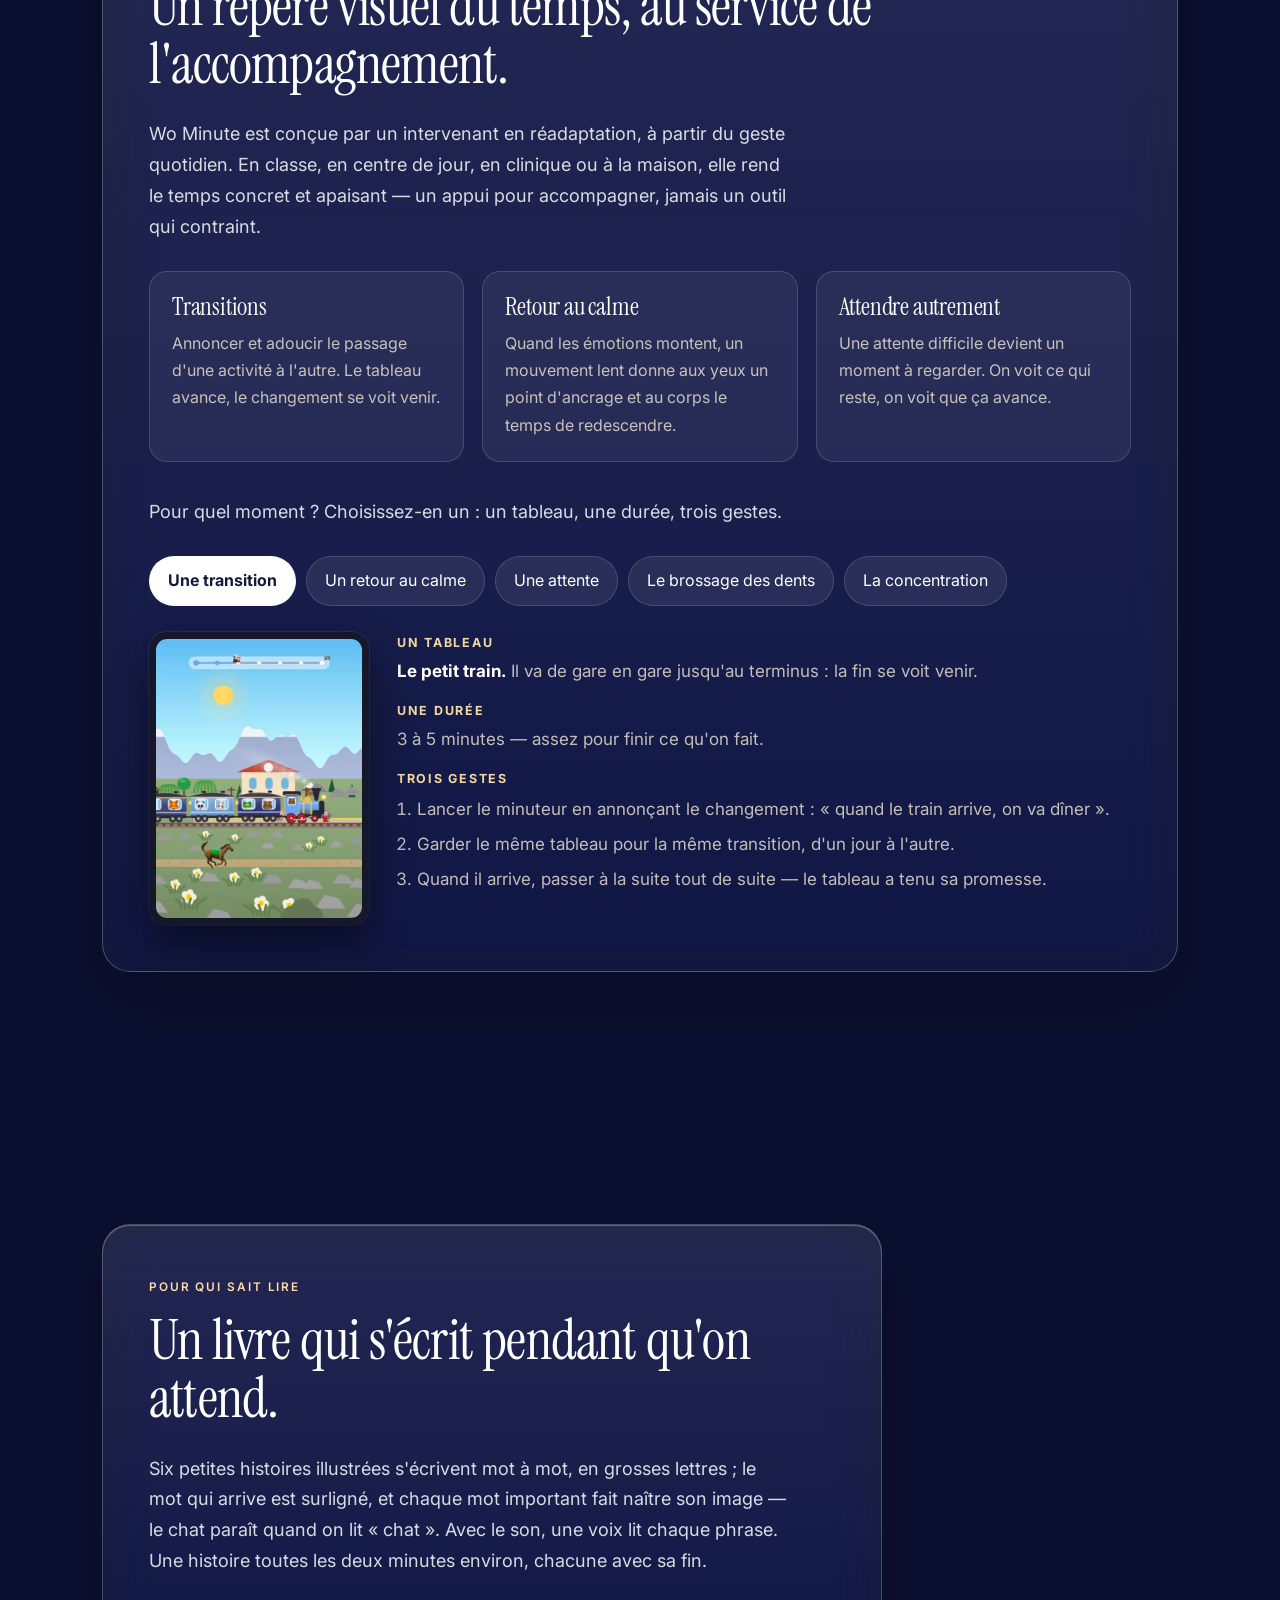
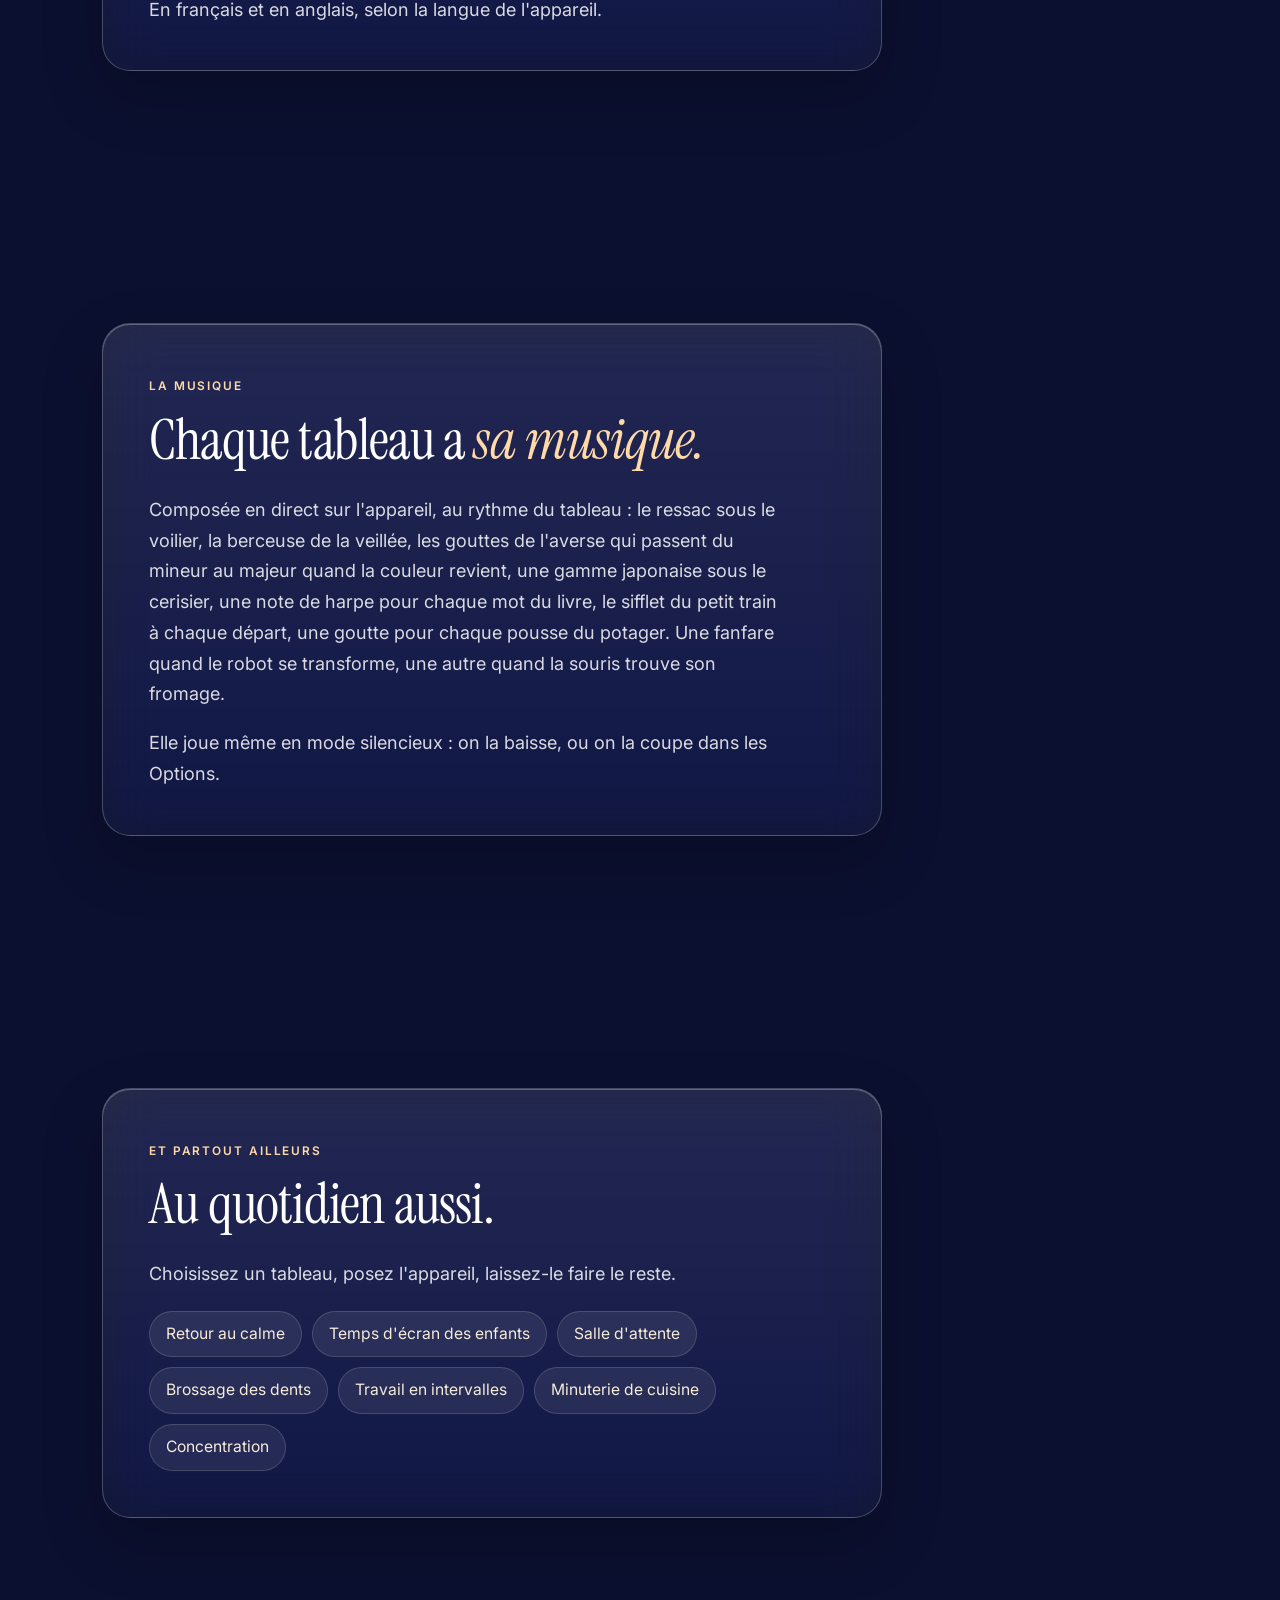
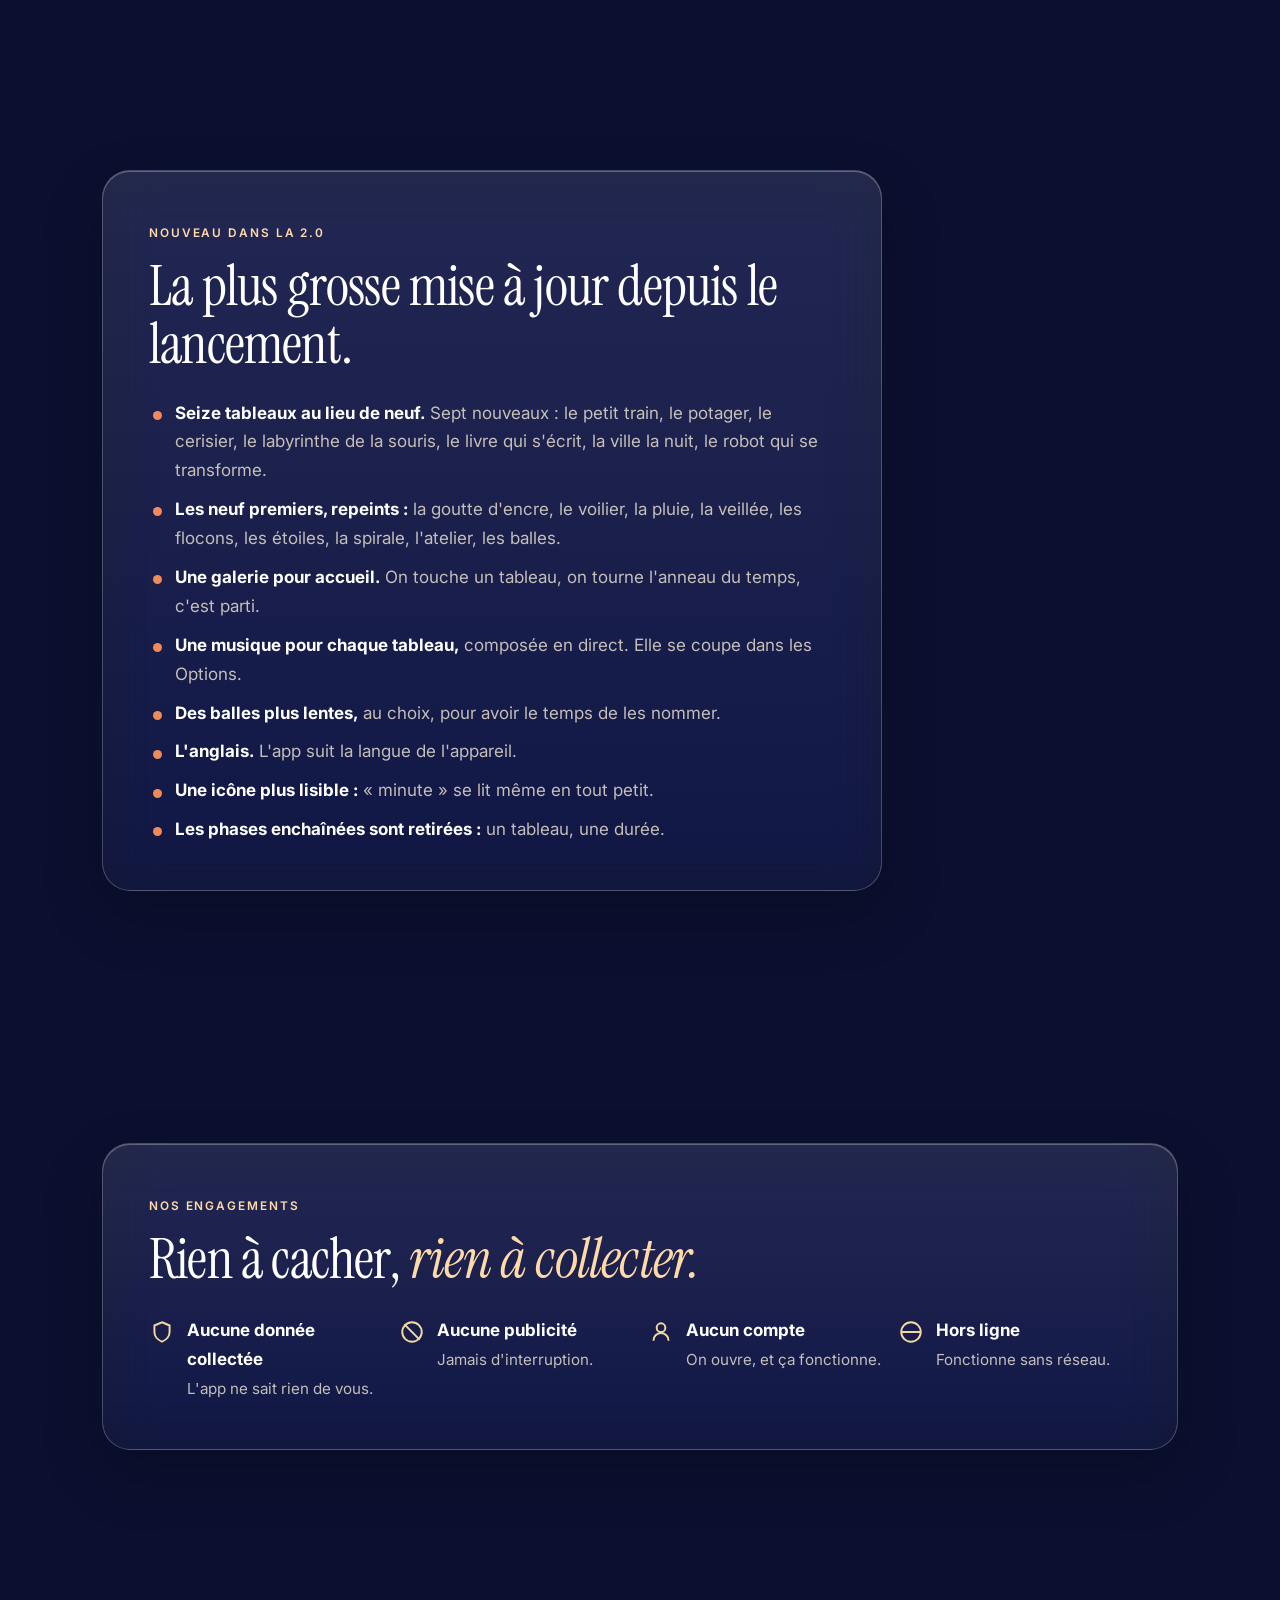
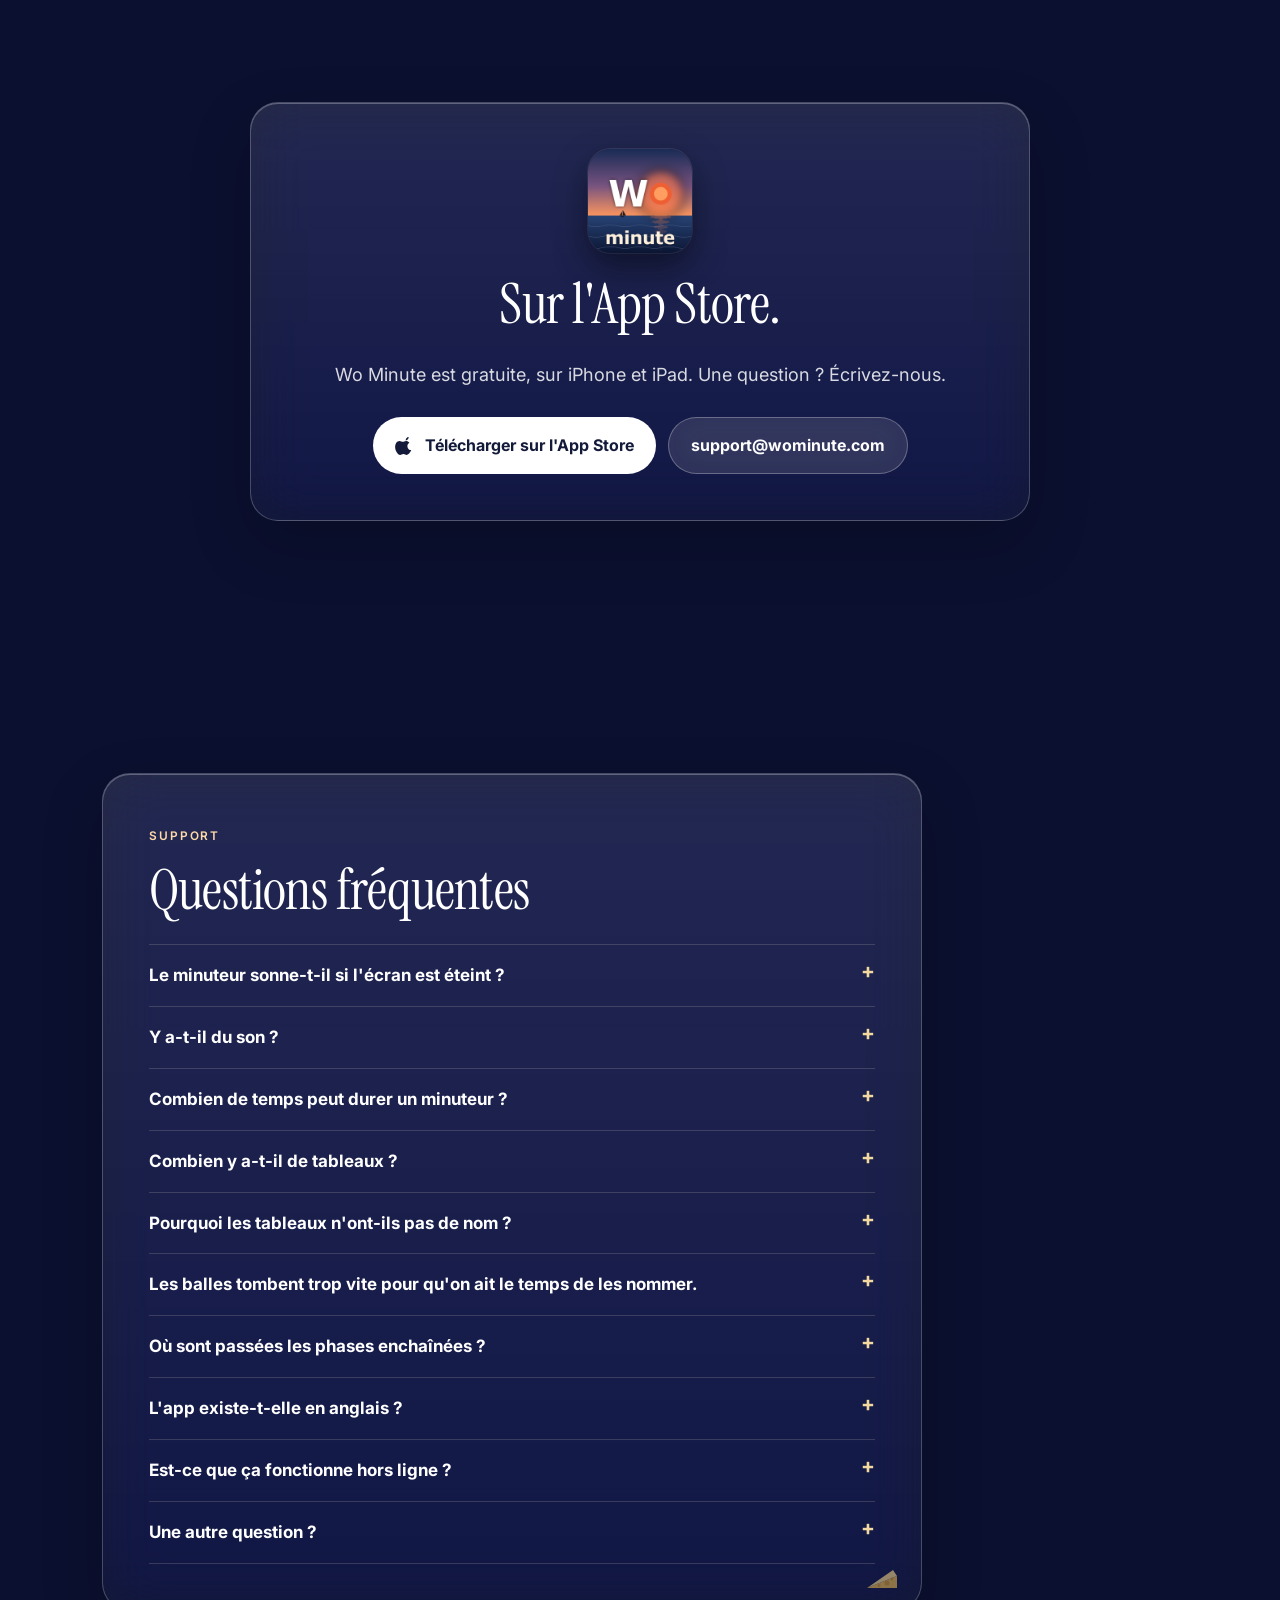
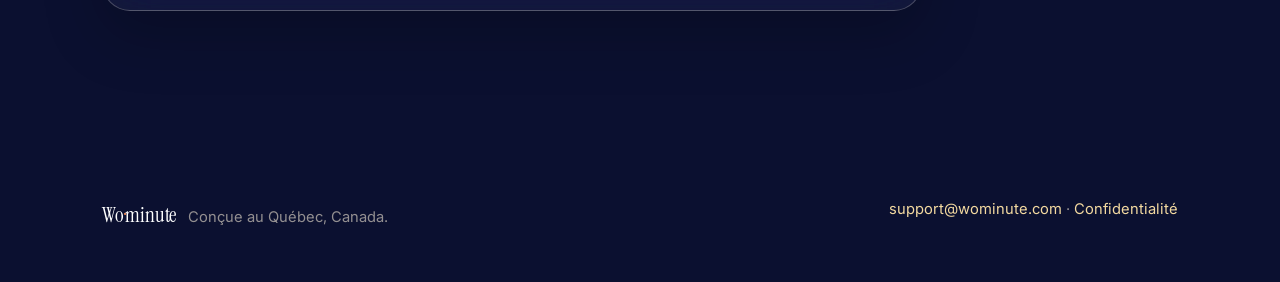
==== commit 27f37dff: "Site : la Galerie (Instrument Serif et Inter, verre clair), une ouverture qui montre l'app ; les ron" ====
--- a/index.html
+++ b/index.html
@@ -19,7 +19,7 @@
 <meta property="og:image" content="https://wominute.com/scenes/vagues.jpg">
 <link rel="preconnect" href="https://fonts.googleapis.com">
 <link rel="preconnect" href="https://fonts.gstatic.com" crossorigin>
-<link href="https://fonts.googleapis.com/css2?family=Fraunces:opsz,wght@9..144,400;9..144,500;9..144,600&family=Nunito:wght@400;500;600;700&display=swap" rel="stylesheet">
+<link href="https://fonts.googleapis.com/css2?family=Instrument+Serif:ital@0;1&family=Inter:wght@400;500;600;700&display=swap" rel="stylesheet">
 <link rel="stylesheet" href="/site.css">
 </head>
 <body>
@@ -42,25 +42,28 @@
 <main>
   <section class="ouverture">
     <div class="wrap">
-      <a class="nouveau" href="#nouveau"><b>Nouveau</b> Wo Minute 2.0 : seize tableaux, leur musique, et l'anglais</a><br>
-      <div class="etiquette ombre">Un minuteur qui se regarde</div>
-      <h1 class="ombre">On fait disparaître<br>le temps.</h1>
-      <p class="lead ombre">Le temps ne s'affiche pas : il se regarde. Un tableau vivant donne aux yeux quelque chose à suivre — et au temps, une forme qu'on peut accompagner plutôt que subir.</p>
-      <div class="actions">
-        <a class="btn btn-plein" href="https://apps.apple.com/app/id6779363425">
-          <svg viewBox="0 0 24 24" fill="currentColor" aria-hidden="true"><path d="M16.4 1.3c.1 1-.3 2-.9 2.7-.7.8-1.7 1.4-2.7 1.3-.1-1 .3-2 .9-2.7.7-.8 1.8-1.4 2.7-1.3zM19.5 16.9c-.5 1.2-.8 1.7-1.5 2.7-1 1.4-2.3 3.1-4 3.1-1.5 0-1.9-1-3.9-1-2 0-2.4 1-3.9 1-1.7 0-3-1.6-3.9-3C-.2 16.1-.6 11 1.4 8.3c1-1.4 2.6-2.3 4.1-2.3 1.6 0 2.6 1 3.9 1 1.3 0 2-1 3.9-1 1.4 0 2.9.8 3.9 2.1-3.4 1.9-2.9 6.8.4 8.8z"/></svg>
-          Télécharger sur l'App Store</a>
-        <a class="btn btn-verre" href="#tableaux">Voir les tableaux</a>
-      </div>
-    </div>
-    <div class="descends ombre">Descends doucement : le temps passe.<i></i></div>
+      <div class="ouv">
+        <div>
+          <div class="puces-ouv"><a href="#nouveau">Nouveau · la 2.0</a><span>Gratuite</span><span>Sans publicité</span><span>Sans compte</span><span>Hors ligne</span></div>
+          <h1 class="ombre">On fait disparaître <em>le temps.</em></h1>
+          <p class="lead ombre">Un minuteur qui se regarde. Seize tableaux vivants donnent aux yeux quelque chose à suivre — et au temps, une forme qu'on peut accompagner plutôt que subir.</p>
+          <div class="actions">
+            <a class="btn btn-plein" href="https://apps.apple.com/app/id6779363425"><svg viewBox="0 0 24 24" fill="currentColor" aria-hidden="true"><path d="M16.4 1.3c.1 1-.3 2-.9 2.7-.7.8-1.7 1.4-2.7 1.3-.1-1 .3-2 .9-2.7.7-.8 1.8-1.4 2.7-1.3zM19.5 16.9c-.5 1.2-.8 1.7-1.5 2.7-1 1.4-2.3 3.1-4 3.1-1.5 0-1.9-1-3.9-1-2 0-2.4 1-3.9 1-1.7 0-3-1.6-3.9-3C-.2 16.1-.6 11 1.4 8.3c1-1.4 2.6-2.3 4.1-2.3 1.6 0 2.6 1 3.9 1 1.3 0 2-1 3.9-1 1.4 0 2.9.8 3.9 2.1-3.4 1.9-2.9 6.8.4 8.8z"/></svg>Télécharger sur l'App Store</a>
+            <a class="btn btn-verre" href="#gestes">Essayer ici, sans rien installer</a>
+          </div>
+          <div class="confiance" style="margin-top:20px"><i></i>Conçue au Québec par un intervenant en réadaptation, à partir du geste quotidien.</div>
+        </div>
+        <div class="appareil"><video muted loop playsinline autoplay preload="auto" poster="/scenes/train.jpg" aria-label="Le petit train de Wo Minute, filmé sur iPad"><source src="/scenes/train.mp4" type="video/mp4"></video></div>
+      </div>
+      <div class="chiffres-ouv"><div><b>16</b><span>tableaux vivants, calculés en direct</span></div><div><b>1 à 12</b><span>minutes, une note par cran</span></div><div><b>0</b><span>donnée collectée, aucun compte</span></div><div><b>2</b><span>langues : français, English</span></div></div>
+    </div>
   </section>
 
   <section>
     <div class="wrap">
       <div class="carte apparait" style="max-width:760px">
         <div class="etiquette">Née sur le terrain</div>
-        <h2>Quand l'attente déborde, il faut un point d'ancrage.</h2>
+        <h2>Quand l'attente déborde, il faut <em>un point d'ancrage.</em></h2>
         <p class="lead">Certains moments demandent quelque chose à quoi se raccrocher : une transition entre deux activités, une émotion qui monte, une attente qui s'étire. Un tableau qui avance doucement donne aux yeux un appui et au corps le temps de redescendre.</p>
         <p class="lead" style="margin:0">Pas de chiffres qui pressent, pas d'écran qui crie : un petit monde qui avance, et qui montre que ça avance.</p>
       </div>
@@ -71,7 +74,7 @@
     <div class="wrap">
       <div class="carte apparait">
         <div class="etiquette">Pourquoi un tableau</div>
-        <h2>Le même temps, trois façons.</h2>
+        <h2>Le même temps, <em>trois façons.</em></h2>
         <p class="lead">Vingt secondes, montrées trois fois en même temps. Lancez-les, et regardez lequel vous suivez.</p>
         <div class="trois-facons">
           <div class="facon">
@@ -105,7 +108,7 @@
     <div class="wrap">
       <div class="carte apparait">
         <div class="etiquette">Le temps qui se regarde</div>
-        <h2>Seize tableaux vivants, calculés en direct.</h2>
+        <h2>Seize tableaux vivants, <em>calculés en direct.</em></h2>
         <p class="lead">Chaque tableau est une petite histoire qui se déroule pendant le décompte — jamais une vidéo qui boucle. La mer se couche au soleil, une averse remplit sa clepsydre, une bougie se donne, la neige bâtit un bonhomme, une toile se peint tesselle par tesselle, une ville se filme de nuit — en hélicoptère, en bateau, en métro, en taxi —, un robot se transforme en seize choses. Un cerisier perd un pétale par seconde sur un étang, une souris cherche son fromage dans un labyrinthe et nous jette parfois un regard curieux, un livre s'écrit mot à mot, des gouttes d'encre en étoile se mêlent sous un pinceau. Un petit train emmène ses passagers jusqu'au terminus, un potager pousse de la graine à la récolte. Plus le minuteur est long, plus il s'y passe de choses.</p>
         <p class="lead" style="margin:0">On ne les nomme pas : on les regarde.</p>
         <div class="tableaux">
@@ -126,7 +129,7 @@
           <div class="tel"><video muted loop playsinline preload="none" poster="scenes/train.jpg" aria-label="Un petit train à vapeur et ses passagers, de gare en gare"><source src="scenes/train.mp4" type="video/mp4"></video></div>
           <div class="tel"><video muted loop playsinline preload="none" poster="scenes/potager.jpg" aria-label="Un potager vu en coupe, qui pousse de la graine à la récolte"><source src="scenes/potager.mp4" type="video/mp4"></video></div>
         </div>
-        <p class="note">Images réelles de l'app, filmées sur iPad.</p>
+        <p class="note">Images réelles de l'app, filmées sur iPad.<span class="seulement-survol"> Survolez un tableau : il s'éveille.</span></p>
       </div>
     </div>
   </section>
@@ -135,7 +138,7 @@
     <div class="wrap">
       <div class="carte apparait">
         <div class="etiquette">Comment ça marche</div>
-        <h2>Deux gestes, et le temps disparaît.</h2>
+        <h2>Deux gestes, <em>et le temps disparaît.</em></h2>
         <p class="lead">Dans l'app, on touche d'abord un tableau dans la galerie. Ici, le voilier est déjà choisi : tournez l'anneau, choisissez une couleur, lancez — puis laissez faire.</p>
         <div class="essai">
           <div class="ecran">
@@ -154,8 +157,8 @@
               <circle cx="110" cy="110" r="88" fill="none" stroke="rgba(255,255,255,.14)" stroke-width="16"/>
               <circle id="a-arc" cx="110" cy="110" r="88" fill="none" stroke="#ef8a5a" stroke-width="16" stroke-linecap="round" transform="rotate(-90 110 110)"/>
               <g id="a-crans"></g>
-              <text id="a-min" x="110" y="112" text-anchor="middle" fill="#fff" font-family="Fraunces, serif" font-size="46">3</text>
-              <text x="110" y="140" text-anchor="middle" fill="rgba(246,236,216,.7)" font-family="Nunito, sans-serif" font-size="15">minutes</text>
+              <text id="a-min" x="110" y="112" text-anchor="middle" fill="#fff" font-family="Instrument Serif, serif" font-size="46">3</text>
+              <text x="110" y="140" text-anchor="middle" fill="rgba(246,236,216,.7)" font-family="Inter, sans-serif" font-size="15">minutes</text>
             </svg>
             <div class="pm"><button id="a-moins" type="button" aria-label="Moins une minute">−</button><button id="a-plus" type="button" aria-label="Plus une minute">+</button></div>
             <div class="couleurs" id="a-couleurs"></div>
@@ -207,7 +210,7 @@
     <div class="wrap">
       <div class="carte apparait" style="max-width:780px">
         <div class="etiquette">La musique</div>
-        <h2>Chaque tableau a sa musique.</h2>
+        <h2>Chaque tableau a <em>sa musique.</em></h2>
         <p class="lead">Composée en direct sur l'appareil, au rythme du tableau : le ressac sous le voilier, la berceuse de la veillée, les gouttes de l'averse qui passent du mineur au majeur quand la couleur revient, une gamme japonaise sous le cerisier, une note de harpe pour chaque mot du livre, le sifflet du petit train à chaque départ, une goutte pour chaque pousse du potager. Une fanfare quand le robot se transforme, une autre quand la souris trouve son fromage.</p>
         <p class="lead" style="margin:0">Elle joue même en mode silencieux : on la baisse, ou on la coupe dans les Options.</p>
       </div>
@@ -248,7 +251,7 @@
     <div class="wrap">
       <div class="carte apparait">
         <div class="etiquette">Nos engagements</div>
-        <h2>Rien à cacher, rien à collecter.</h2>
+        <h2>Rien à cacher, <em>rien à collecter.</em></h2>
         <div class="valeurs">
           <div class="valeur"><svg viewBox="0 0 24 24" fill="none" stroke="currentColor" stroke-width="1.8"><path d="M12 3l7 3v6c0 5-3 7-7 9-4-2-7-4-7-9V6z"/></svg><div><b>Aucune donnée collectée</b><span>L'app ne sait rien de vous.</span></div></div>
           <div class="valeur"><svg viewBox="0 0 24 24" fill="none" stroke="currentColor" stroke-width="1.8"><circle cx="12" cy="12" r="9"/><path d="M5 5l14 14"/></svg><div><b>Aucune publicité</b><span>Jamais d'interruption.</span></div></div>
@@ -290,6 +293,7 @@
         <details><summary>L'app existe-t-elle en anglais ?</summary><p>Oui, depuis la 2.0 : elle suit la langue de l'appareil. Ce site a aussi sa <a href="/en/" hreflang="en">page en anglais</a>.</p></details>
         <details><summary>Est-ce que ça fonctionne hors ligne ?</summary><p>Entièrement. Aucune connexion n'est requise, aucune donnée n'est envoyée.</p></details>
         <details><summary>Une autre question ?</summary><p>Écrivez à <a href="mailto:support@wominute.com">support@wominute.com</a> — on répond en quelques jours.</p></details>
+        <button class="fromage" type="button" aria-label="Un morceau de fromage" title="Un morceau de fromage"><svg viewBox="0 0 34 28" aria-hidden="true"><path d="M2 24 L32 24 L32 12 Z" fill="#f2c14e"/><path d="M2 24 L32 12 L28 6 Z" fill="#ffe08a"/><circle cx="22" cy="19" r="2.6" fill="#d9a22e"/><circle cx="14" cy="21.5" r="1.6" fill="#d9a22e"/><circle cx="27" cy="15" r="1.4" fill="#d9a22e"/></svg></button>
       </div>
     </div>
   </section>
@@ -297,7 +301,7 @@
 
 <footer>
   <div class="wrap">
-    <span><span class="logo" style="font-size:1.1rem">Wo<span>·</span>minute</span> &nbsp; Conçue au Québec, Canada.</span>
+    <span><span class="logo" style="font-size:1.3rem"><span class="mot">Wo<span>·</span>minute</span></span> &nbsp; Conçue au Québec, Canada.</span>
     <span><a href="mailto:support@wominute.com">support@wominute.com</a> · <a href="politique-confidentialite">Confidentialité</a></span>
   </div>
 </footer>
@@ -306,6 +310,8 @@
 <script src="/ciel.js"></script>
 <script>window.WM_TEXTES = {"b": {"relancer": "Relancer", "milieu": "Sans regarder les chiffres : il en reste combien ?", "fin": "Lequel avez-vous regardé ?"}, "a": {"parti": "C'est parti", "recommencer": "Recommencer", "pause": "Pause", "reprendre": "Reprendre", "couleurs": {"corail": "Corail", "lavande": "Lavande", "menthe": "Menthe", "soleil": "Soleil"}}, "c": [{"nom": "Une transition", "video": "train", "tableau": "<b>Le petit train.</b> Il va de gare en gare jusqu'au terminus : la fin se voit venir.", "duree": "3 à 5 minutes — assez pour finir ce qu'on fait.", "gestes": ["Lancer le minuteur en annonçant le changement : « quand le train arrive, on va dîner ».", "Garder le même tableau pour la même transition, d'un jour à l'autre.", "Quand il arrive, passer à la suite tout de suite — le tableau a tenu sa promesse."]}, {"nom": "Un retour au calme", "video": "bougie", "tableau": "<b>La veillée.</b> Une bougie dans une chambre : le mouvement le plus lent de l'app.", "duree": "3 à 5 minutes.", "gestes": ["Proposer, ne pas imposer : « on regarde la bougie ensemble ? ».", "Baisser ou couper la musique si le son dérange.", "S'asseoir à côté et regarder aussi, sans parler."]}, {"nom": "Une attente", "video": "labyrinthe", "tableau": "<b>Le labyrinthe.</b> La souris cherche son fromage : il se passe toujours quelque chose.", "duree": "La vraie durée de l'attente, pas une durée rassurante.", "gestes": ["Choisir une durée honnête ; si l'attente s'allonge, relancer plutôt que promettre.", "Laisser la personne choisir le tableau.", "Commenter ce qu'on voit ensemble : « elle a trouvé un raccourci ! »."]}, {"nom": "Le brossage des dents", "video": "potager", "tableau": "<b>Le potager.</b> De la graine à la récolte : on brosse jusqu'à ce que tout ait poussé.", "duree": "2 minutes.", "gestes": ["Poser l'appareil là où on le voit dans le miroir.", "Toujours le même tableau, pour que ça devienne une routine.", "Fêter la récolte, pas la propreté."]}, {"nom": "La concentration", "video": "spirale", "tableau": "<b>La spirale.</b> Des graines posées à l'angle d'or : discret, sans histoire qui accroche.", "duree": "10 à 12 minutes, puis une pause.", "gestes": ["Poser l'appareil à l'écart du travail, dans le coin de l'œil.", "Couper la musique.", "À la fin, une vraie pause avant de relancer."]}]};</script>
 <script src="/interactif.js"></script>
+<script>window.WM_SOURIS = { mot: "Elle a trouvé son fromage." };</script>
+<script src="/surprises.js"></script>
 <script>
 // Un visiteur dont l'appareil n'est pas en français : on lui offre la page anglaise, sans l'y envoyer de force.
 (function(){
--- a/site.css
+++ b/site.css
@@ -2,18 +2,20 @@
   --cream:#f6ecd8; --cream-dim:rgba(246,236,216,.78); --cream-faint:rgba(246,236,216,.58);
   --gold:#f3d9a0; --sun:#ef8a5a; --line:rgba(246,236,216,.16);
   --verre:rgba(10,12,34,.46); --verre-fort:rgba(10,12,34,.62);
+  --ambre:#ffd9a8; --titre:"Instrument Serif",Georgia,serif; --texte:"Inter",system-ui,sans-serif;
   --maxw:1120px; --r:24px; --ease:cubic-bezier(.22,.61,.36,1);
 }
 *{box-sizing:border-box}
 html{scroll-behavior:smooth}
 body{margin:0; background:#0b1030; color:var(--cream);
-  font-family:"Nunito",system-ui,sans-serif; font-size:18px; line-height:1.7;
+  font-family:var(--texte); font-size:17px; line-height:1.7;
   -webkit-font-smoothing:antialiased; overflow-x:hidden}
 #ciel{position:fixed; inset:0; width:100vw; height:100vh; z-index:-1; display:block}
-h1,h2,h3{font-family:"Fraunces",Georgia,serif; font-weight:500; line-height:1.12; color:#fff; margin:0 0 .5em}
-h1{font-size:clamp(2.6rem,7vw,5rem); letter-spacing:-.5px}
-h2{font-size:clamp(1.8rem,4vw,2.8rem); letter-spacing:-.3px}
-h3{font-size:1.25rem}
+h1,h2,h3{font-family:var(--titre); font-weight:400; line-height:1.04; color:#fff; margin:0 0 .45em}
+h1{font-size:clamp(3.2rem,8vw,6.2rem); line-height:.98; letter-spacing:-1.5px}
+h2{font-size:clamp(2.2rem,5vw,3.5rem); letter-spacing:-.8px}
+h3{font-size:1.55rem; letter-spacing:-.2px}
+h1 em,h2 em{color:var(--ambre)}
 p{margin:0 0 1em}
 a{color:var(--gold); text-decoration:none}
 a:hover{text-decoration:underline}
@@ -21,16 +23,17 @@
 .ombre{text-shadow:0 2px 18px rgba(0,0,0,.45)}
 
 /* L'en-tête */
-header{position:sticky; top:0; z-index:10; backdrop-filter:blur(14px); -webkit-backdrop-filter:blur(14px);
-  background:rgba(10,12,34,.28); border-bottom:1px solid var(--line)}
+header{position:sticky; top:0; z-index:10; backdrop-filter:blur(24px) saturate(170%); -webkit-backdrop-filter:blur(24px) saturate(170%);
+  background:rgba(255,255,255,.07); border-bottom:1px solid rgba(255,255,255,.16)}
 .nav{display:flex; align-items:center; justify-content:space-between; height:64px}
-.logo{font-family:"Fraunces",serif; font-size:1.5rem; color:#fff; font-weight:600; letter-spacing:-.3px}
+.logo{font-family:var(--titre); font-size:1.6rem; color:#fff; font-weight:400; letter-spacing:-.2px}
 .logo span{color:var(--sun)}
 .liens{display:flex; gap:22px; align-items:center; font-size:.95rem}
 .liens a{color:var(--cream-dim)}
 .liens a:hover{color:#fff; text-decoration:none}
 .liens a.btn-plein,.liens a.btn-plein:hover{color:#141a3a}
-@media (max-width:820px){ .liens a.secondaire{display:none} }
+.liens a{white-space:nowrap}
+@media (max-width:1000px){ .liens a.secondaire{display:none} }
 
 /* Les boutons */
 .btn{display:inline-flex; align-items:center; gap:10px; padding:14px 22px; border-radius:999px; font-weight:700;
@@ -38,15 +41,18 @@
 .btn:hover{text-decoration:none; transform:translateY(-1px)}
 .btn svg{width:20px; height:20px}
 .btn-plein{background:#fff; color:#141a3a}
-.btn-verre{background:rgba(255,255,255,.12); color:#fff; border:1px solid rgba(255,255,255,.3)}
+.btn-verre{background:rgba(255,255,255,.10); color:#fff; border:1px solid rgba(255,255,255,.28); backdrop-filter:blur(20px) saturate(170%); -webkit-backdrop-filter:blur(20px) saturate(170%)}
 .btn-petit{padding:9px 16px; font-size:.9rem}
 
 /* Les sections : du texte posé sur le ciel qui change */
 section{position:relative; padding:14vh 0}
-.carte{background:var(--verre); backdrop-filter:blur(18px) saturate(120%); -webkit-backdrop-filter:blur(18px) saturate(120%);
-  border:1px solid var(--line); border-radius:var(--r); padding:clamp(24px,4vw,44px)}
-.etiquette{display:inline-block; font-size:.78rem; letter-spacing:.14em; text-transform:uppercase; color:var(--gold); margin-bottom:14px; font-weight:700}
-.lead{font-size:1.15rem; color:var(--cream-dim); max-width:640px}
+/* Le verre de la Galerie : clair, très transparent, un liseré de lumière en haut ; un voile sombre dessous pour que le texte se lise même sur le ciel d'après-midi */
+.carte{position:relative; background:linear-gradient(rgba(255,255,255,.11), rgba(255,255,255,.04)), rgba(10,12,34,.22);
+  backdrop-filter:blur(28px) saturate(170%); -webkit-backdrop-filter:blur(28px) saturate(170%);
+  border:1px solid rgba(255,255,255,.22); border-radius:28px; padding:clamp(24px,4vw,46px);
+  box-shadow:inset 0 1px 0 rgba(255,255,255,.28), 0 24px 60px rgba(0,0,0,.22)}
+.etiquette{display:inline-block; font-size:.74rem; letter-spacing:.16em; text-transform:uppercase; color:var(--ambre); margin-bottom:14px; font-weight:600}
+.lead{font-size:1.13rem; color:rgba(255,255,255,.84); max-width:640px}
 .apparait{opacity:0; transform:translateY(24px); transition:opacity .9s var(--ease), transform .9s var(--ease)}
 .apparait.vu{opacity:1; transform:none}
 
@@ -66,9 +72,11 @@
 .tel{position:relative; aspect-ratio:3/4; border-radius:18px; overflow:hidden; background:#06071a;
   border:7px solid #15172b; box-shadow:0 18px 40px rgba(0,0,0,.45), 0 0 0 1px rgba(255,255,255,.08)}
 .tel video,.tel img{width:100%; height:100%; object-fit:cover; display:block}
-.tel:nth-child(3n+2){transform:translateY(26px)}
+.tableaux .tel{transform:translateY(var(--dy,0px)) perspective(800px) rotateX(var(--rx,0deg)) rotateY(var(--ry,0deg)) scale(var(--sc,1));
+  transition:transform .3s var(--ease), box-shadow .4s, border-color .4s}
+.tableaux .tel:nth-child(3n+2){--dy:26px}
 @media (max-width:560px){ .tableaux{grid-template-columns:repeat(2,1fr); gap:14px} .tel{border-radius:13px; border-width:5px}
-  .tableaux .tel:nth-child(3n+2){transform:none} .tableaux .tel:nth-child(even){transform:translateY(34px)} }
+  .tableaux .tel:nth-child(3n+2){--dy:0px} .tableaux .tel:nth-child(even){--dy:34px} }
 .note{font-size:.85rem; color:var(--cream-faint); margin-top:38px}
 
 /* Deux gestes */
@@ -76,7 +84,7 @@
 .geste .tel{max-width:300px; margin:0 auto 18px}
 .geste h3{text-align:center}
 .geste p{text-align:center; color:var(--cream-dim); font-size:1rem}
-.num{display:block; text-align:center; font-family:"Fraunces",serif; color:var(--gold); font-size:1.1rem; margin-bottom:6px}
+.num{display:block; text-align:center; font-family:var(--titre); color:var(--gold); font-size:1.1rem; margin-bottom:6px}
 @media (max-width:820px){ .gestes{grid-template-columns:1fr} }
 
 /* Les milieux */
@@ -146,12 +154,12 @@
 .rond.vu{display:block}
 .rond svg{width:100%; height:100%}
 .fin{position:absolute; inset:0; display:flex; align-items:center; justify-content:center; pointer-events:none;
-  font-family:"Fraunces",serif; font-size:clamp(1.6rem,4vw,2.4rem); color:#fff; text-shadow:0 2px 18px rgba(0,0,0,.5);
+  font-family:var(--titre); font-size:clamp(1.6rem,4vw,2.4rem); color:#fff; text-shadow:0 2px 18px rgba(0,0,0,.5);
   opacity:0; transition:opacity 1.2s}
 .fin.vu{opacity:1}
 .reglages{text-align:center}
 .reglages ol{list-style:none; padding:0; margin:0 0 14px; display:flex; justify-content:center; gap:16px; flex-wrap:wrap; font-size:.95rem; color:var(--cream-dim)}
-.reglages ol b{color:var(--gold); font-family:"Fraunces",serif; margin-right:4px}
+.reglages ol b{color:var(--gold); font-family:var(--titre); margin-right:4px}
 #a-anneau{width:220px; height:220px; touch-action:none; cursor:pointer; display:block; margin:0 auto}
 .pm{display:flex; justify-content:center; gap:14px; margin:8px 0 18px}
 .pm button,.puce-c{width:44px; height:44px; border-radius:50%; border:1px solid var(--line); background:rgba(255,255,255,.08);
@@ -168,7 +176,7 @@
 .facon{background:rgba(255,255,255,.05); border:1px solid var(--line); border-radius:18px; padding:16px}
 .facon .vue{aspect-ratio:4/3; border-radius:12px; overflow:hidden; background:#06071a; display:flex; align-items:center; justify-content:center; position:relative}
 .facon .vue.claire{background:#e9e6df}
-.chiffres{font-family:"Nunito",sans-serif; font-weight:700; font-size:clamp(2.6rem,6vw,3.6rem); color:#fff; font-variant-numeric:tabular-nums}
+.chiffres{font-family:var(--texte); font-weight:700; font-size:clamp(2.6rem,6vw,3.6rem); color:#fff; font-variant-numeric:tabular-nums}
 .disque{height:84%; aspect-ratio:1; filter:drop-shadow(0 4px 10px rgba(0,0,0,.18))}
 .facon canvas{width:100%; height:100%; display:block}
 .facon h3{margin:14px 0 6px; font-size:1.1rem}
@@ -190,3 +198,61 @@
 .fiche dd b{color:#fff}
 .fiche ol{margin:6px 0 0; padding-left:20px; color:var(--cream-dim)}
 .fiche li{margin-bottom:6px}
+
+/* ───── La Galerie (10 novembre 2026) : l'ouverture qui vend ───── */
+.ouverture{padding:110px 0 70px}
+.ouv{display:grid; grid-template-columns:1.15fr .85fr; gap:48px; align-items:center}
+@media (max-width:900px){ .ouv{grid-template-columns:1fr} .ouv .appareil{max-width:300px} }
+.puces-ouv{display:flex; flex-wrap:wrap; gap:8px; margin-bottom:24px}
+.puces-ouv span,.puces-ouv a{padding:6px 13px; border-radius:999px; font-size:.82rem; color:#fff; background:rgba(255,255,255,.10);
+  border:1px solid rgba(255,255,255,.24); backdrop-filter:blur(20px) saturate(170%); -webkit-backdrop-filter:blur(20px) saturate(170%)}
+.puces-ouv a{background:var(--sun); color:#141a3a; border-color:transparent; font-weight:600}
+.puces-ouv a:hover{text-decoration:none; filter:brightness(1.08)}
+.ouverture h1{margin:0}
+.ouverture .lead{font-size:1.2rem; color:#fff; opacity:.92; margin:24px 0 0; max-width:560px}
+.confiance{display:flex; align-items:center; gap:10px; font-size:.9rem; color:rgba(255,255,255,.8); margin-top:4px}
+.confiance i{flex:none; width:8px; height:8px; border-radius:50%; background:#7ee2a8; box-shadow:0 0 0 4px rgba(126,226,168,.2)}
+.appareil{position:relative; aspect-ratio:3/4; border-radius:34px; border:11px solid #0e1024; overflow:hidden; max-width:380px; width:100%; margin:0 auto;
+  box-shadow:0 40px 80px rgba(0,0,0,.5), 0 0 0 1px rgba(255,255,255,.12)}
+.appareil video{width:100%; height:100%; object-fit:cover; display:block}
+.appareil::after{content:""; position:absolute; inset:0; pointer-events:none; background:linear-gradient(125deg, rgba(255,255,255,.16) 0%, rgba(255,255,255,0) 38%)}
+.chiffres-ouv{display:grid; grid-template-columns:repeat(4,1fr); margin-top:56px; border-radius:22px; overflow:hidden;
+  background:rgba(255,255,255,.09); border:1px solid rgba(255,255,255,.22); box-shadow:inset 0 1px 0 rgba(255,255,255,.26);
+  backdrop-filter:blur(28px) saturate(170%); -webkit-backdrop-filter:blur(28px) saturate(170%)}
+.chiffres-ouv div{padding:20px 22px}
+.chiffres-ouv div+div{border-left:1px solid rgba(255,255,255,.14)}
+.chiffres-ouv b{display:block; font:400 2.5rem/1 var(--titre); color:#fff; margin-bottom:6px}
+.chiffres-ouv span{font-size:.9rem; color:rgba(255,255,255,.78)}
+@media (max-width:760px){ .chiffres-ouv{grid-template-columns:1fr 1fr} .chiffres-ouv div:nth-child(3){border-left:0} .chiffres-ouv div:nth-child(n+3){border-top:1px solid rgba(255,255,255,.14)} }
+.ouverture .descends{display:none}
+
+/* ───── Les tableaux s'éveillent quand on les regarde (souris seulement) ───── */
+.survol .tableaux .tel{cursor:default}
+.survol .tableaux .tel video{filter:saturate(.45) brightness(.72); transition:filter .5s}
+.survol .tableaux .tel.eveille{--sc:1.04; z-index:2; border-color:#23264a; box-shadow:0 30px 60px rgba(0,0,0,.55), 0 0 0 1px rgba(255,217,168,.5), 0 0 40px rgba(255,217,168,.18)}
+.survol .tableaux .tel.eveille video{filter:none}
+.seulement-survol{display:none}
+.survol .seulement-survol{display:inline}
+
+/* ───── La souris qui nous regarde, et son fromage ───── */
+.cachette{position:absolute; bottom:100%; width:64px; height:44px; overflow:hidden; pointer-events:none; z-index:3}
+.souris{display:block; width:64px; height:48px; transform:translateY(100%); transition:transform .7s var(--ease)}
+.souris.sort{transform:translateY(10%)}
+.souris.vite{transition:transform .16s ease-in}
+.souris .yeux{transition:transform .2s}
+.souris .paupieres{transform-origin:32px 27px; transform:scaleY(0); animation:cligne 4.2s infinite}
+@keyframes cligne{0%,92%,100%{transform:scaleY(0)} 95%{transform:scaleY(1)}}
+.souris .moustache{animation:frise 1.6s infinite ease-in-out; transform-origin:32px 35px}
+@keyframes frise{0%,100%{transform:rotate(0)} 50%{transform:rotate(2deg)}}
+.fromage{position:absolute; right:22px; bottom:18px; width:34px; height:28px; padding:0; border:0; background:none; cursor:pointer; opacity:.55; transition:opacity .3s, transform .3s}
+.fromage:hover,.fromage:focus-visible{opacity:1; transform:rotate(-8deg) scale(1.1)}
+.fromage svg{width:100%; height:100%; display:block}
+.fromage.mange{pointer-events:none}
+.coureuse{position:fixed; z-index:30; width:70px; height:38px; pointer-events:none; left:0; top:0}
+.coureuse .pattes{animation:trotte .18s infinite alternate}
+@keyframes trotte{from{transform:translateY(0)} to{transform:translateY(-3px)}}
+.mot-souris{position:fixed; left:50%; bottom:26px; transform:translate(-50%,20px); z-index:31; padding:12px 20px; border-radius:999px; color:#fff;
+  background:rgba(255,255,255,.12); border:1px solid rgba(255,255,255,.26); backdrop-filter:blur(24px) saturate(170%); -webkit-backdrop-filter:blur(24px) saturate(170%);
+  font-family:var(--titre); font-size:1.35rem; opacity:0; transition:opacity .5s, transform .5s var(--ease); pointer-events:none}
+.mot-souris.vu{opacity:1; transform:translate(-50%,0)}
+@media (prefers-reduced-motion:reduce){ .tableaux .tel{transition:none} .souris,.souris .paupieres,.souris .moustache{animation:none; transition:none} }
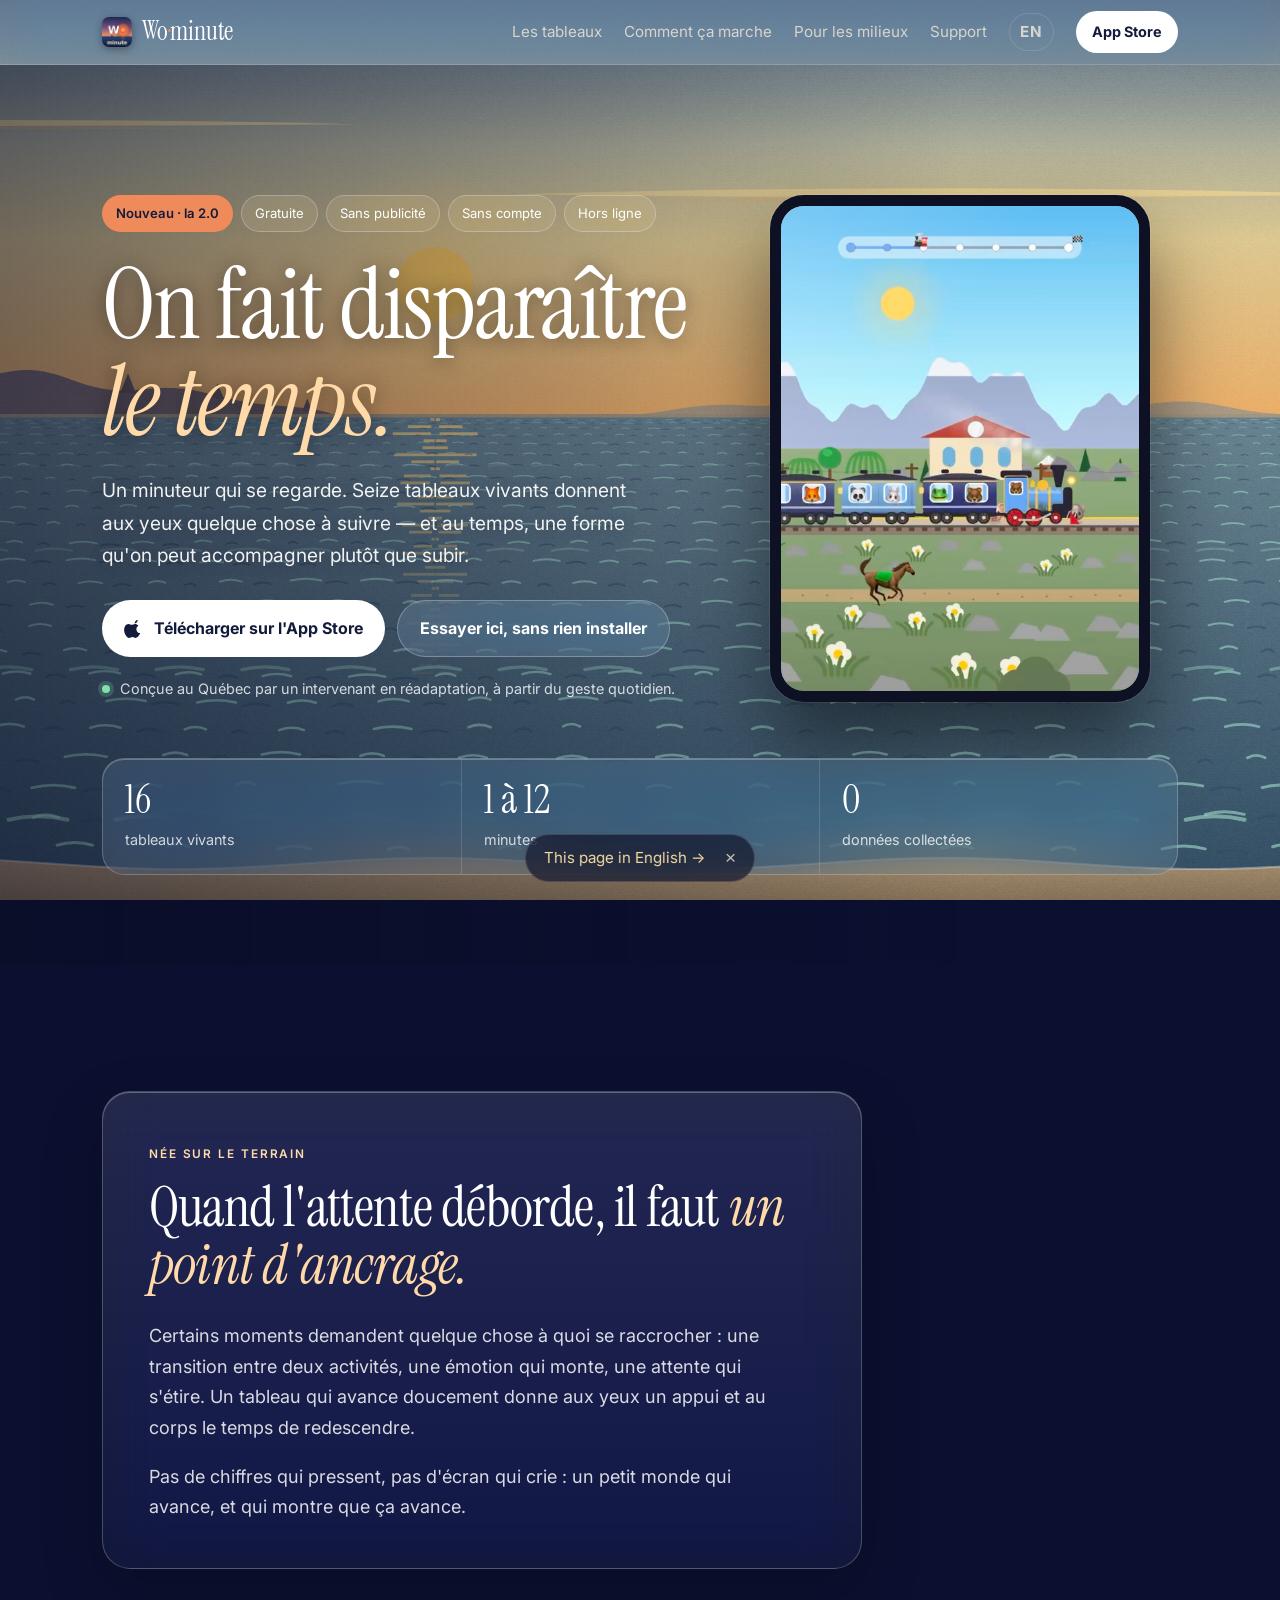
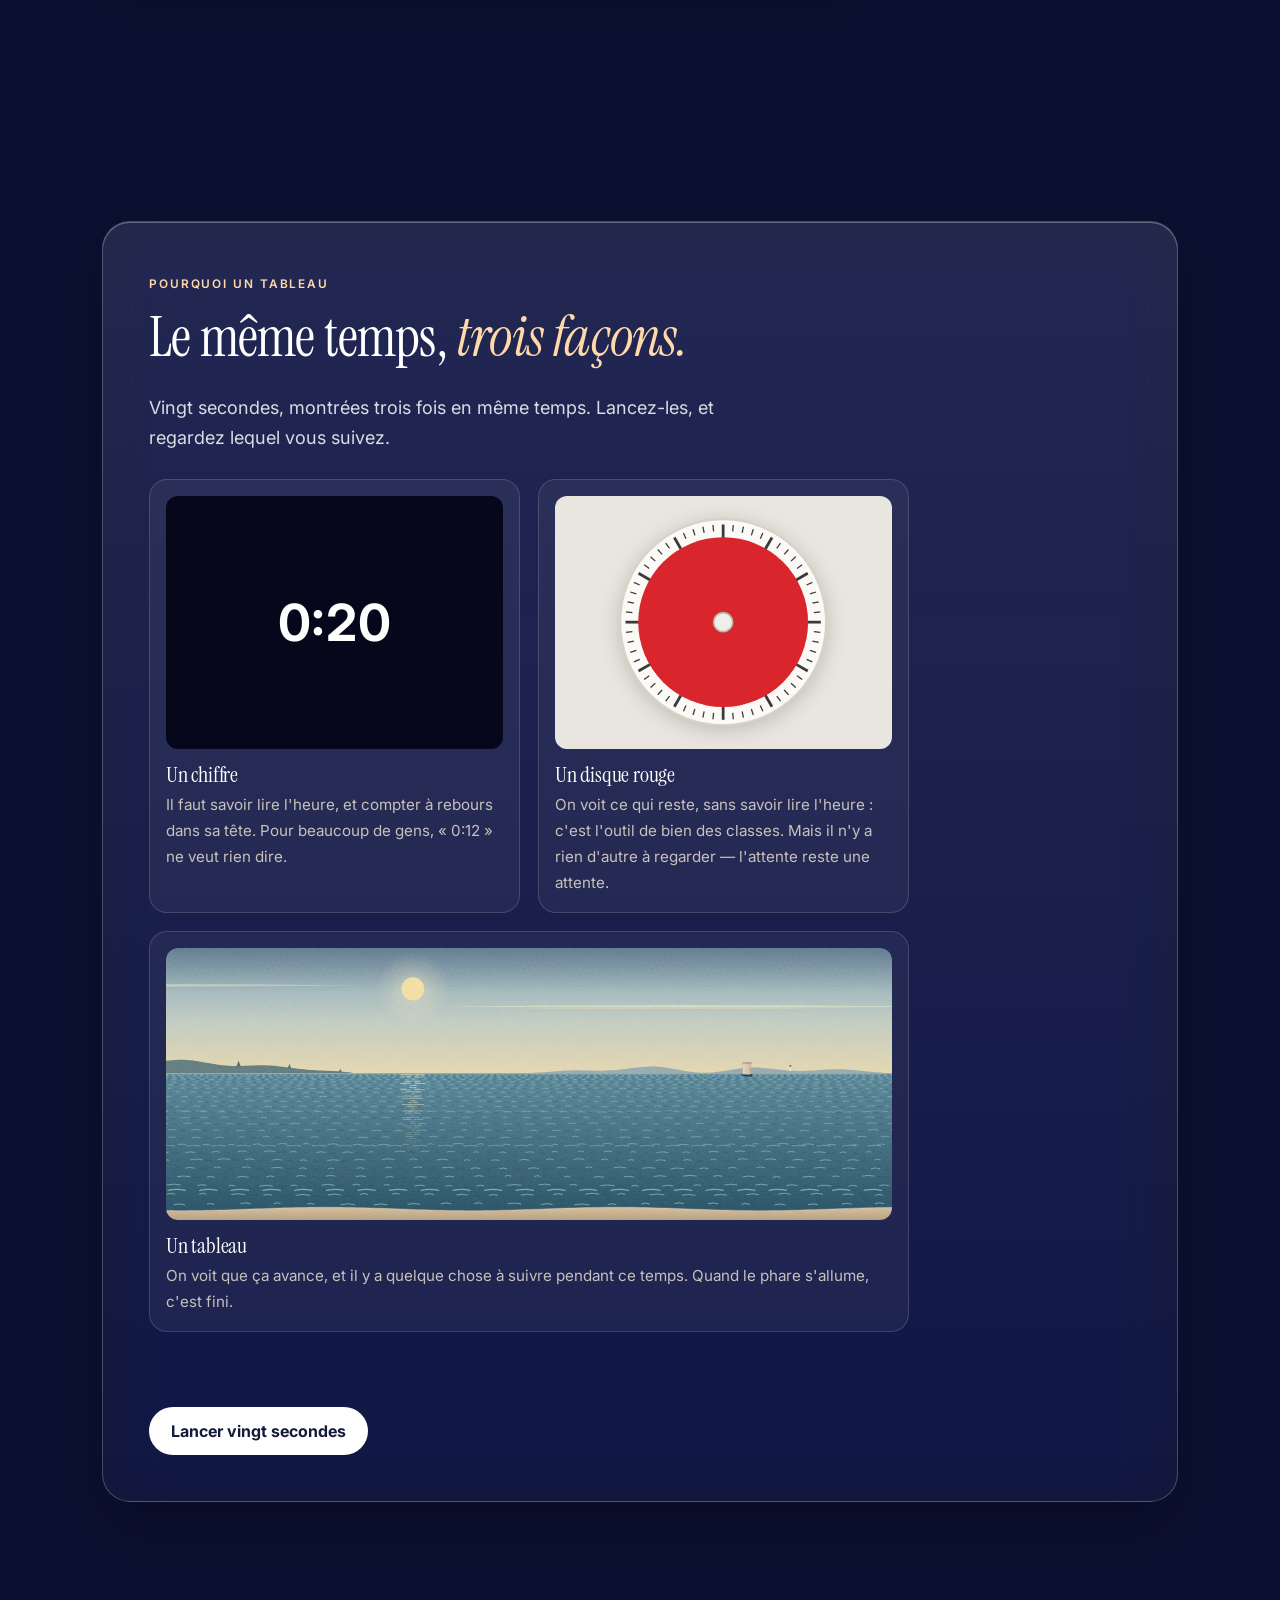
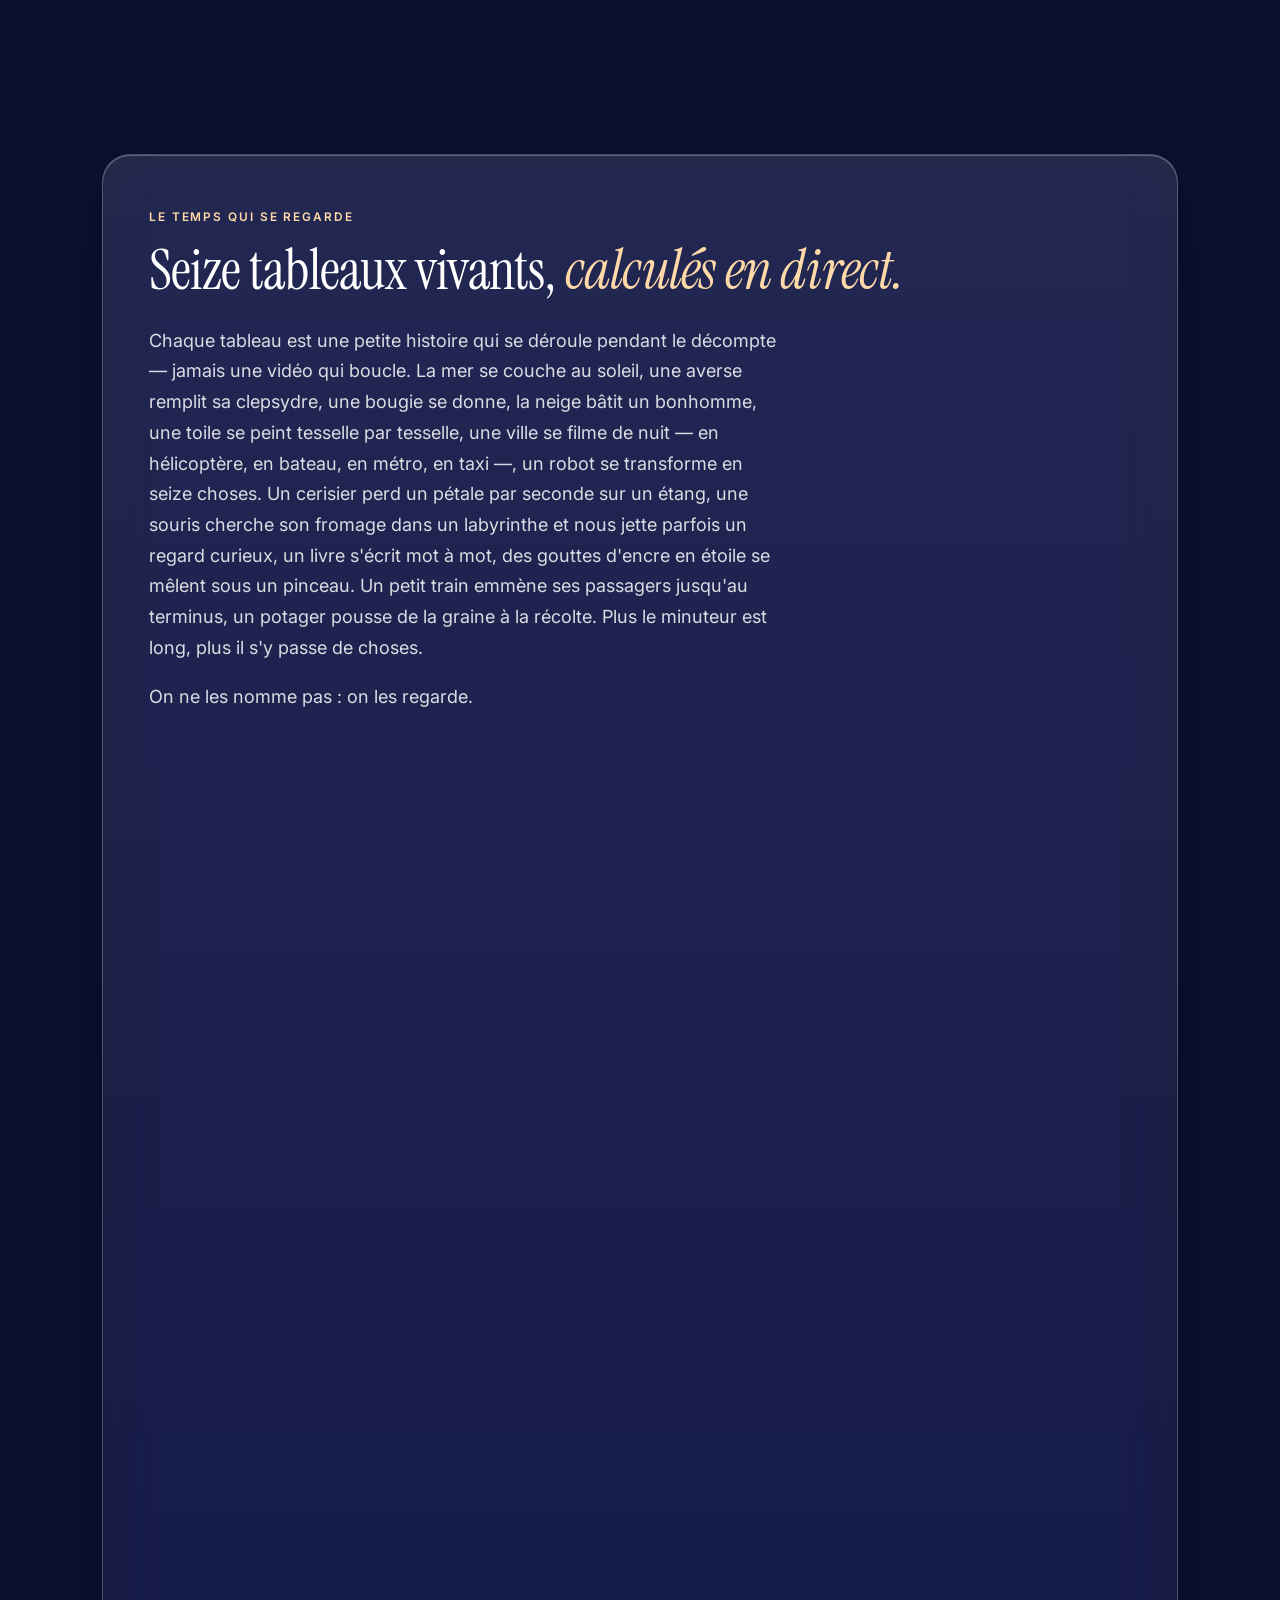
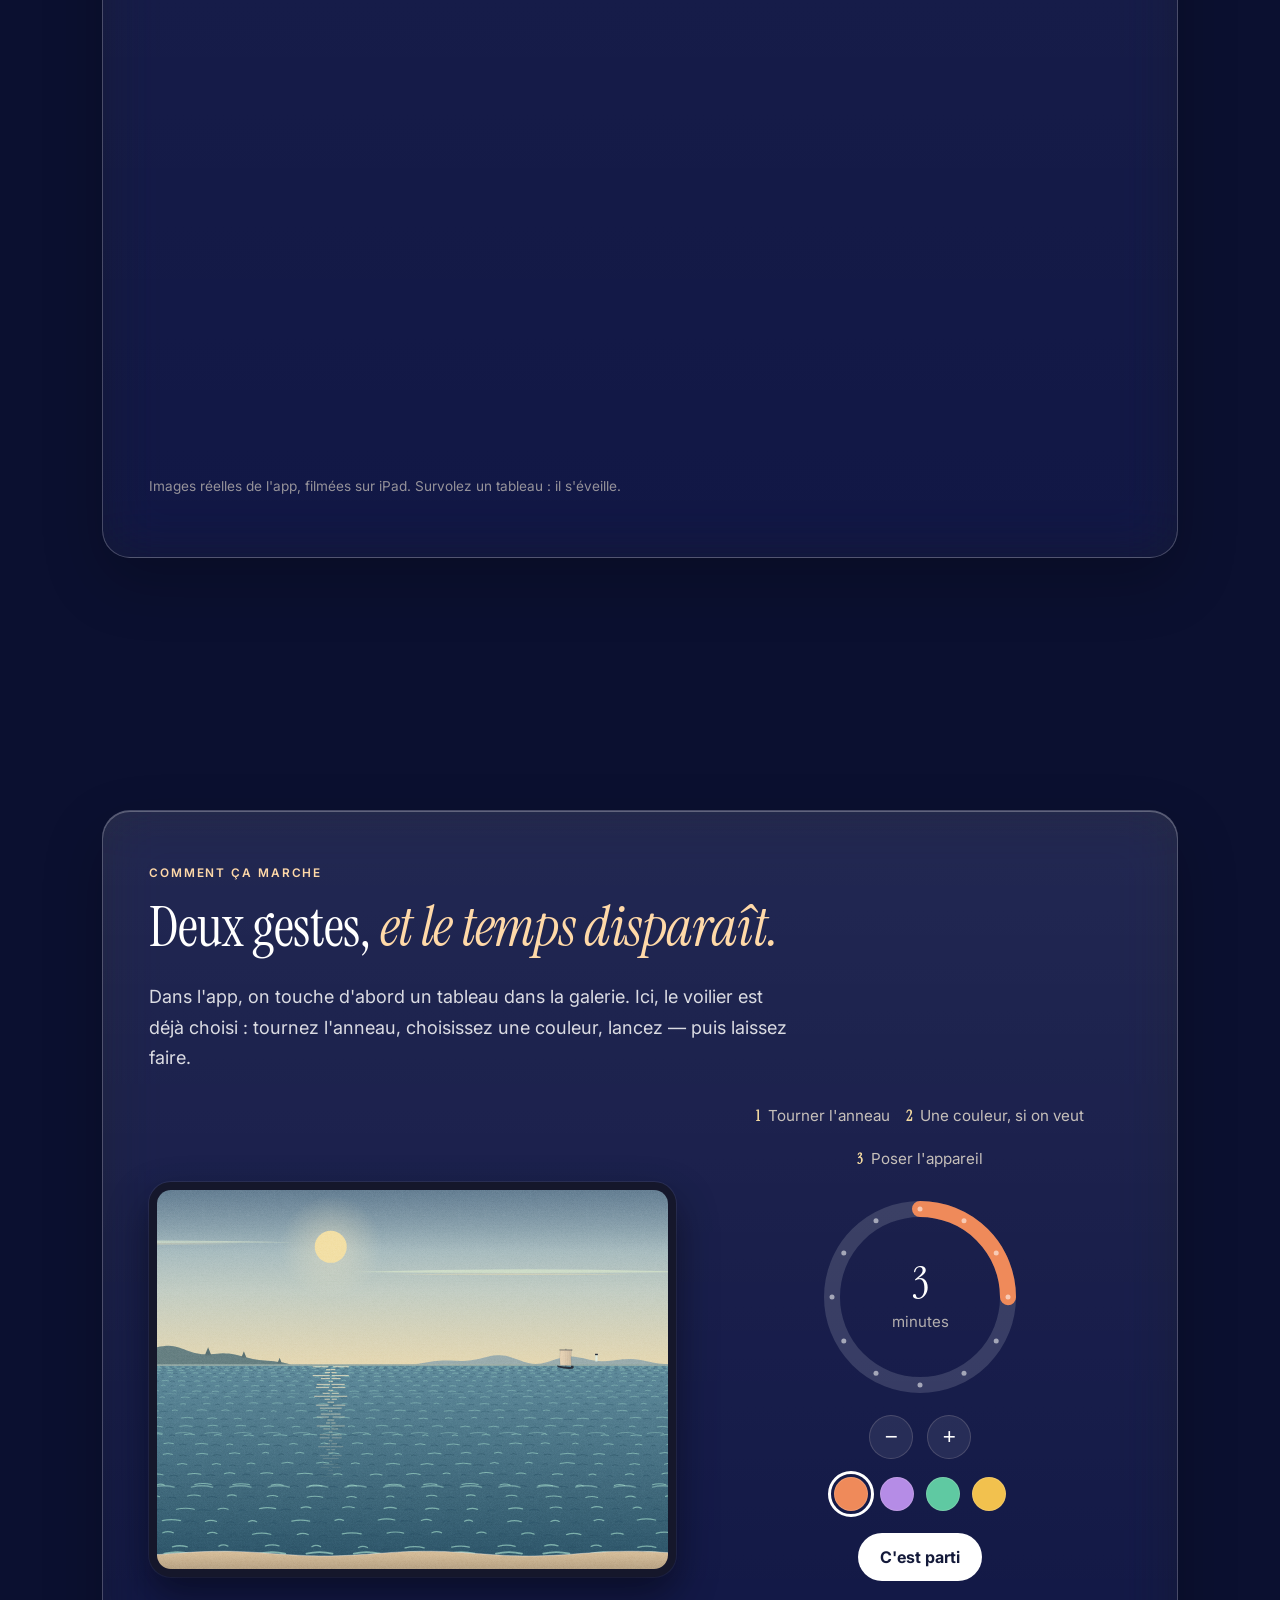
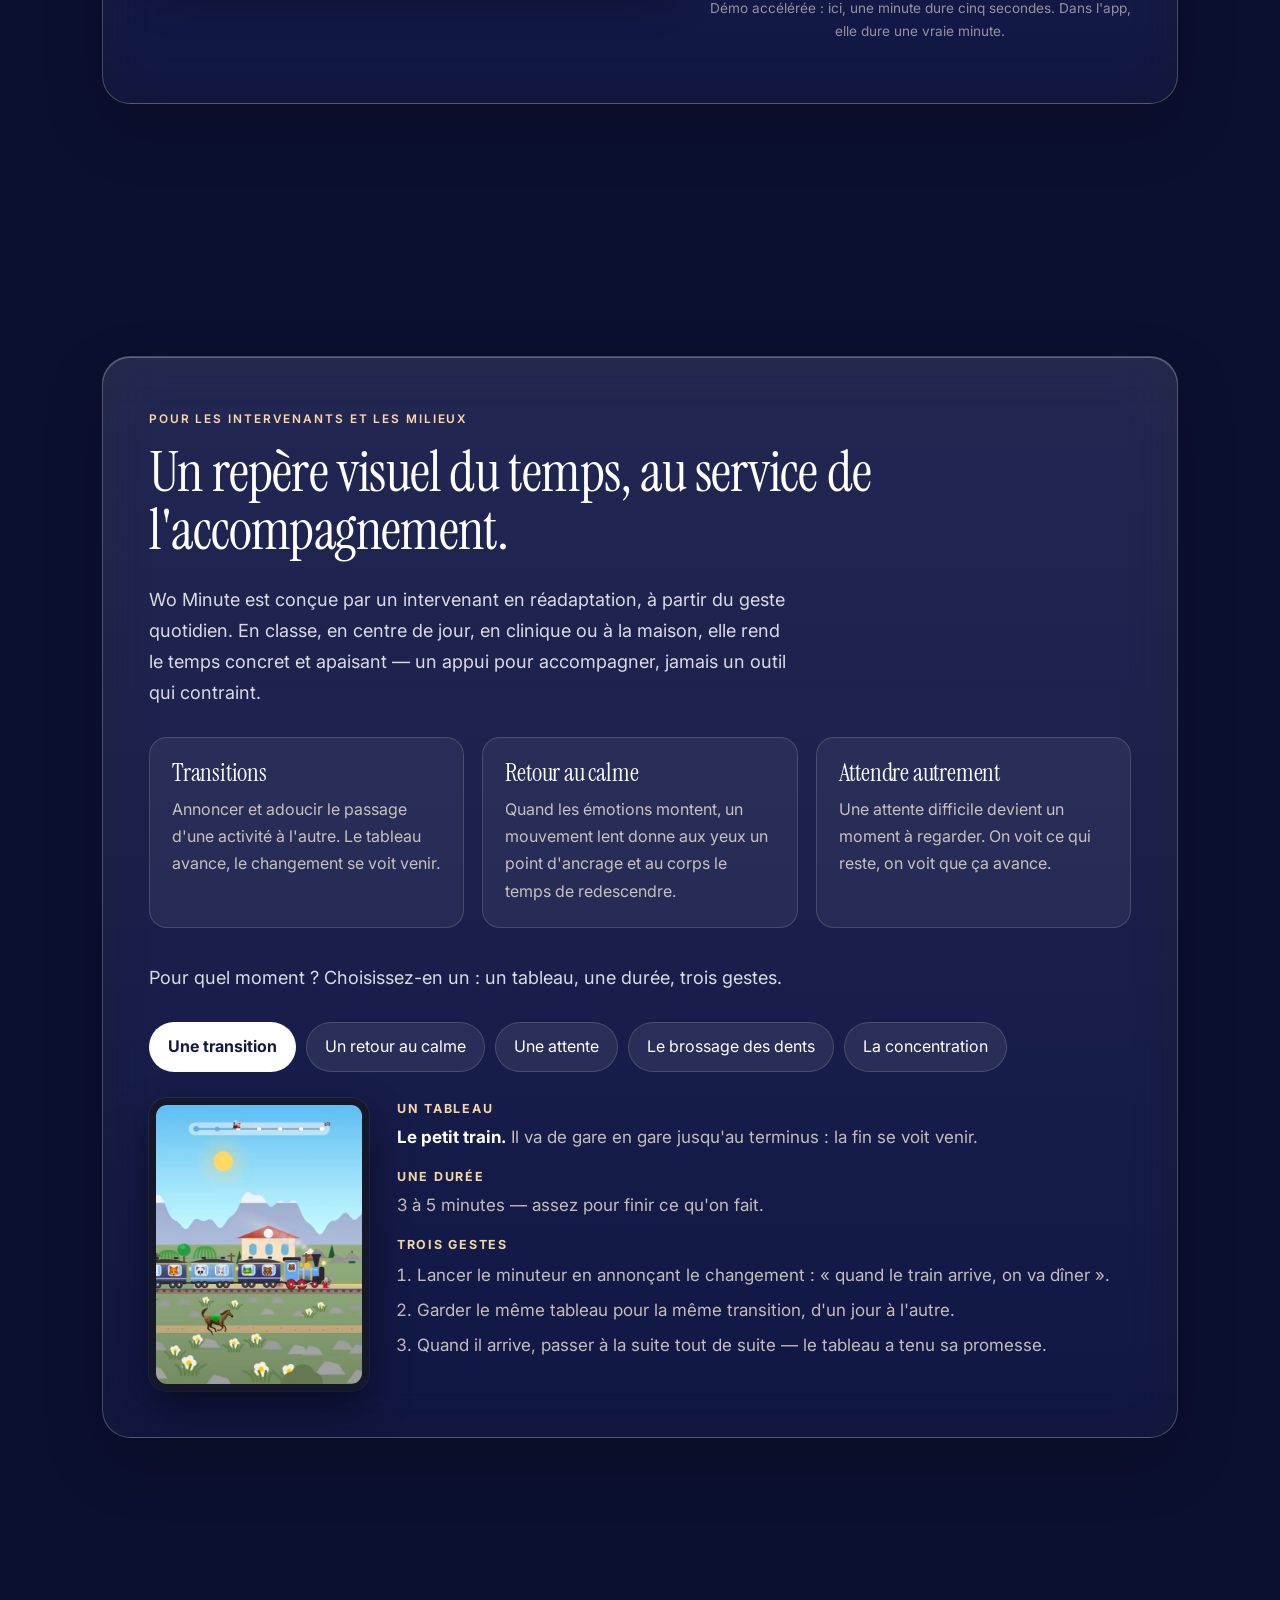
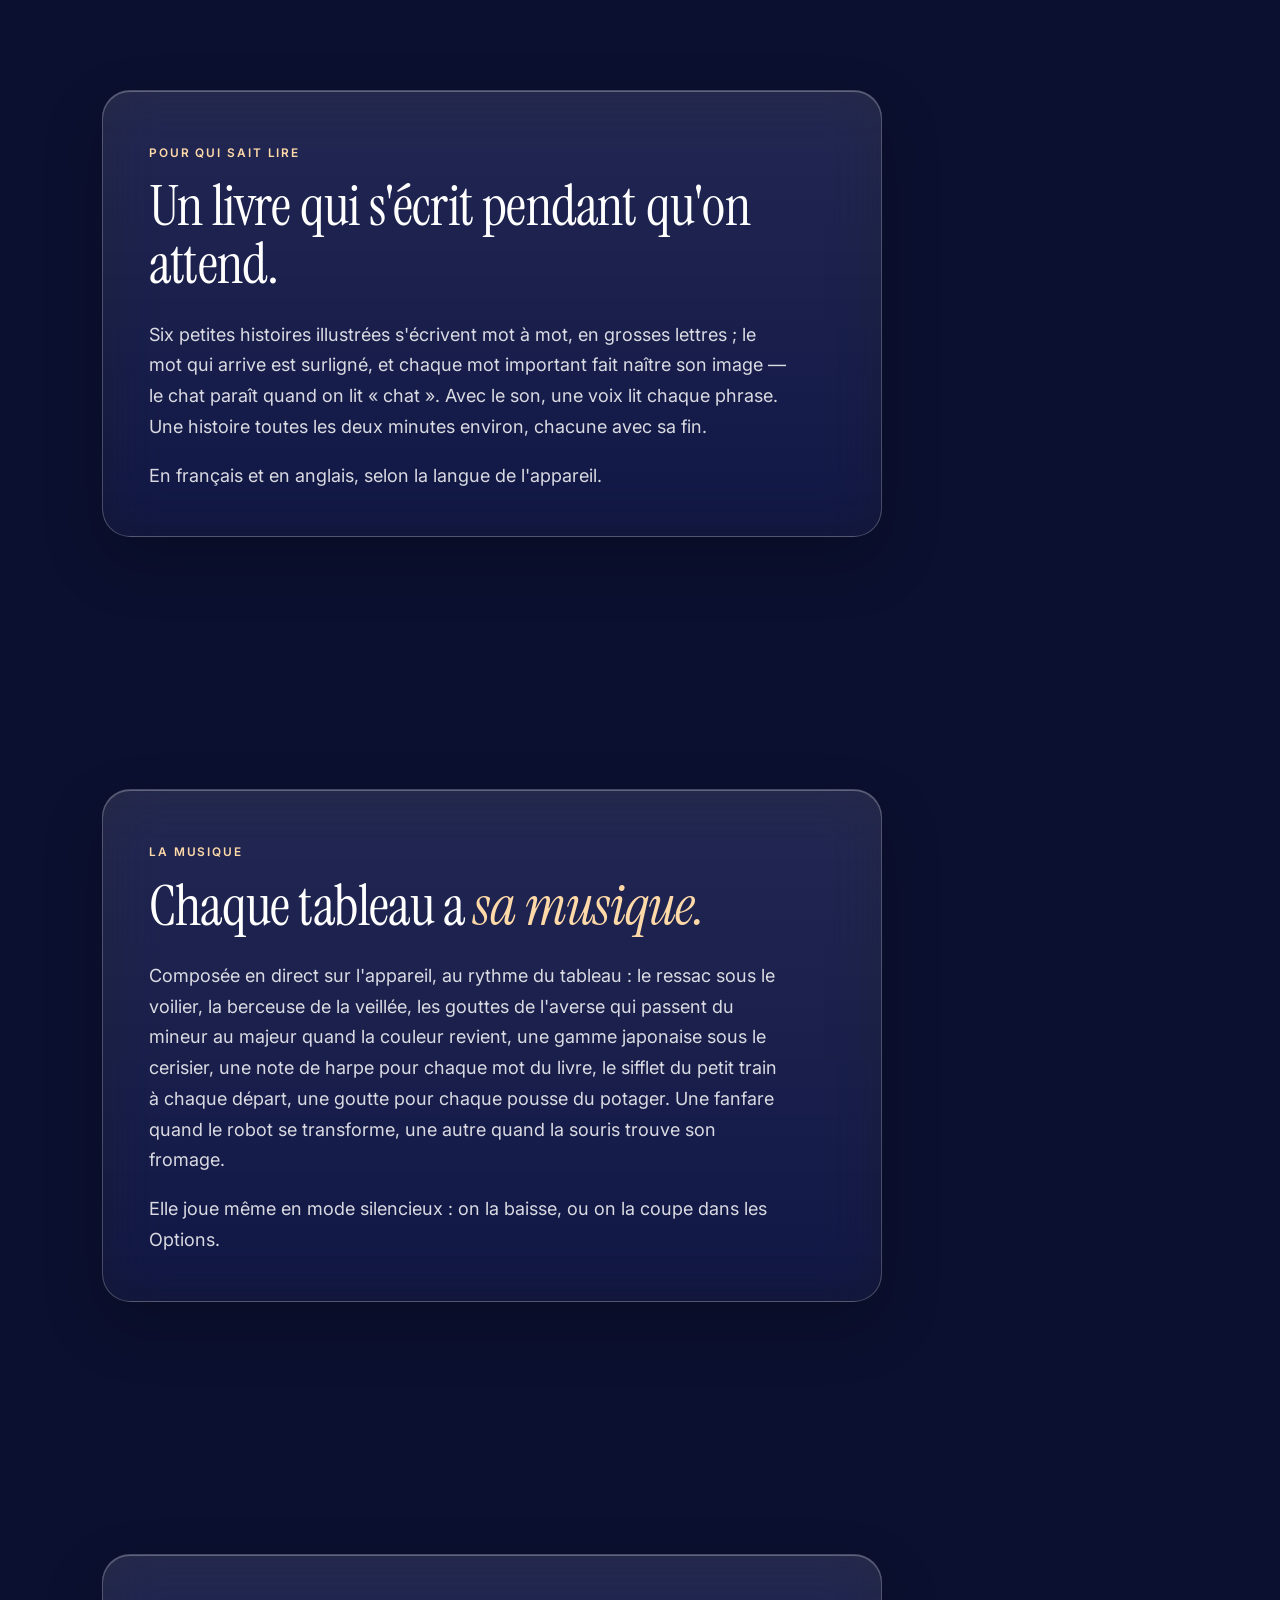
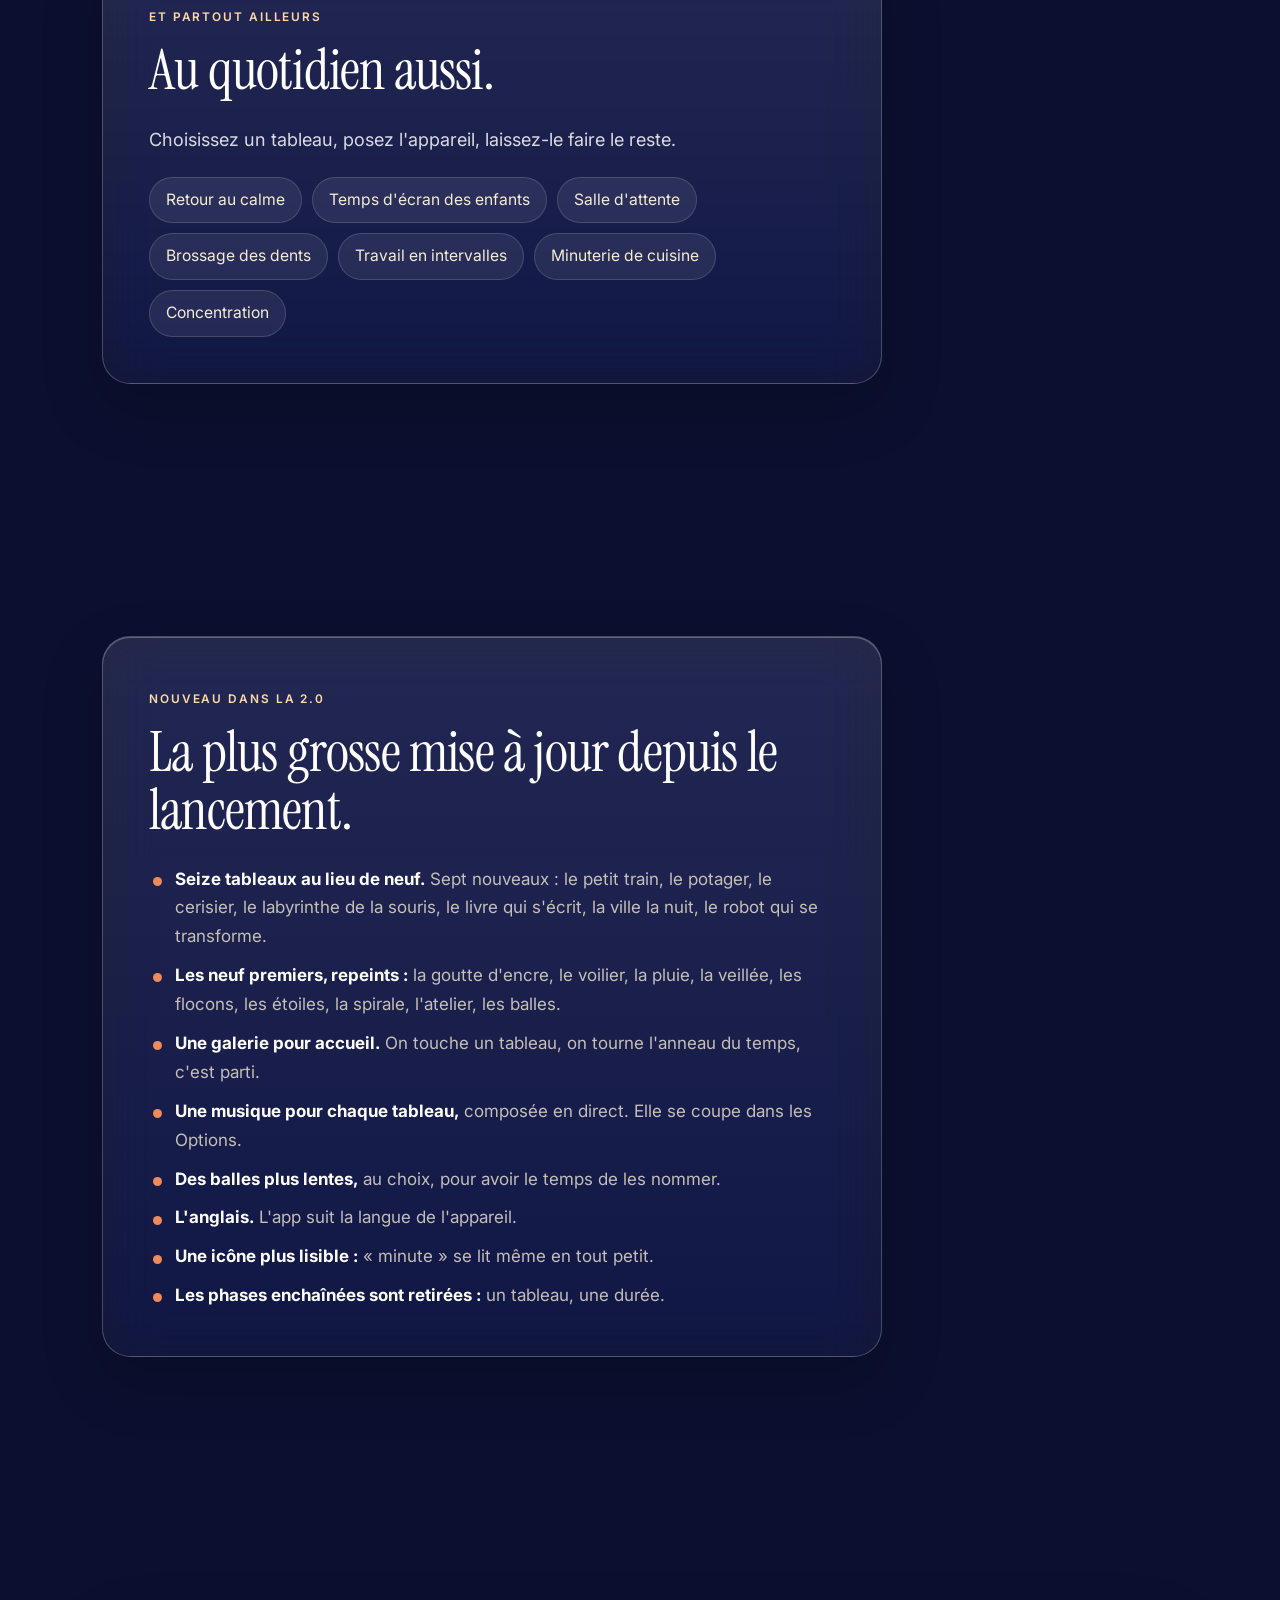
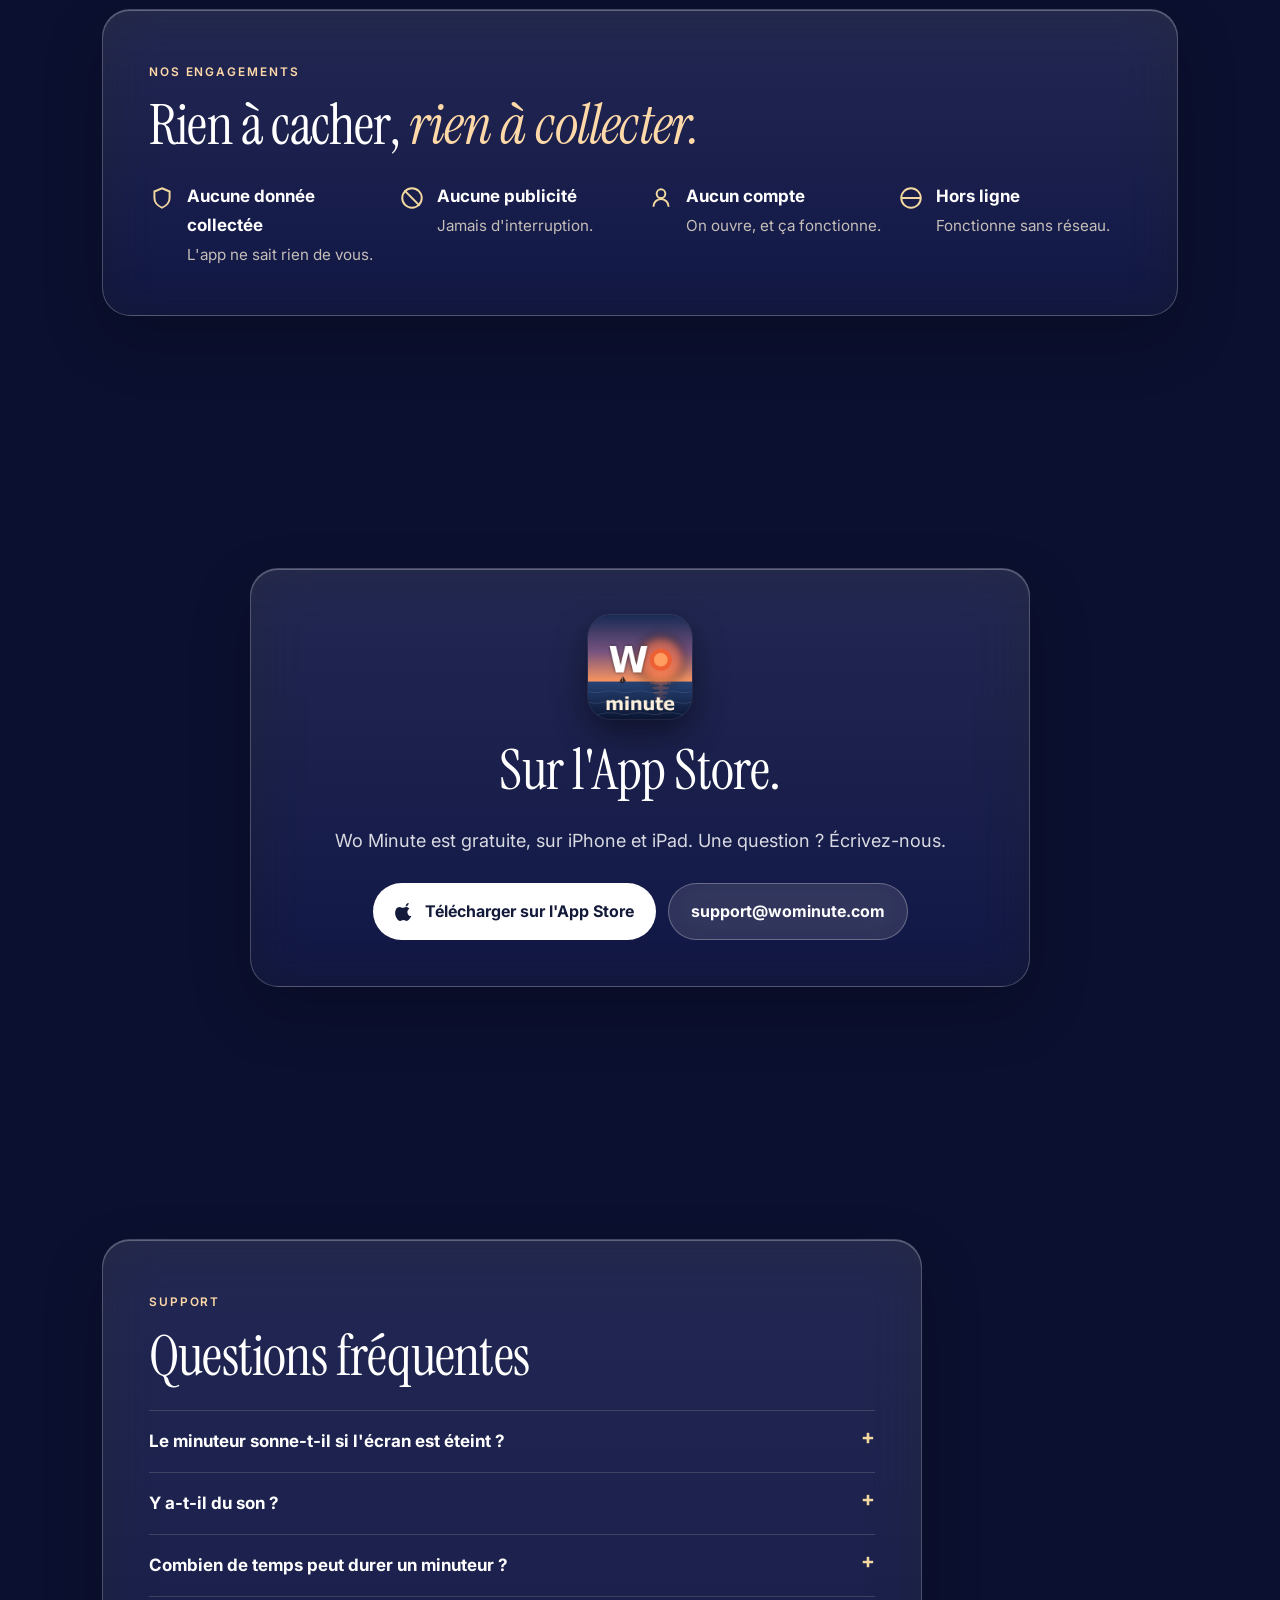
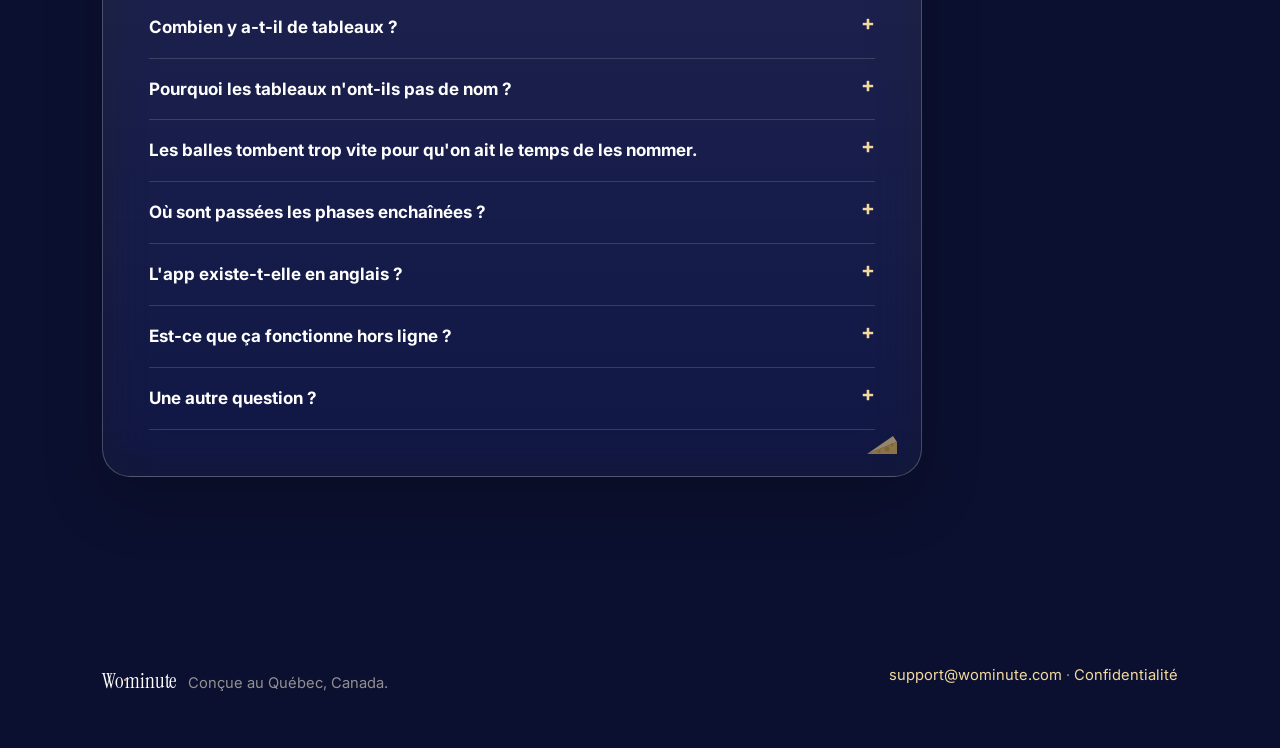
==== commit d202748a: "Site : le vrai voilier de l'app (VaguesView porté en estampe.js) pour le fond, l'essai et « Pourquoi" ====
--- a/index.html
+++ b/index.html
@@ -55,7 +55,7 @@
         </div>
         <div class="appareil"><video muted loop playsinline autoplay preload="auto" poster="/scenes/train.jpg" aria-label="Le petit train de Wo Minute, filmé sur iPad"><source src="/scenes/train.mp4" type="video/mp4"></video></div>
       </div>
-      <div class="chiffres-ouv"><div><b>16</b><span>tableaux vivants, calculés en direct</span></div><div><b>1 à 12</b><span>minutes, une note par cran</span></div><div><b>0</b><span>donnée collectée, aucun compte</span></div><div><b>2</b><span>langues : français, English</span></div></div>
+      <div class="chiffres-ouv"><div><b>16</b><span>tableaux vivants</span></div><div><b>1 à 12</b><span>minutes</span></div><div><b>0</b><span>données collectées</span></div></div>
     </div>
   </section>
 
@@ -307,6 +307,7 @@
 </footer>
 
 <div class="autre-langue" id="autre-langue" lang="en"><a href="/en/" hreflang="en">This page in English →</a><button type="button" aria-label="Close">×</button></div>
+<script src="/estampe.js"></script>
 <script src="/ciel.js"></script>
 <script>window.WM_TEXTES = {"b": {"relancer": "Relancer", "milieu": "Sans regarder les chiffres : il en reste combien ?", "fin": "Lequel avez-vous regardé ?"}, "a": {"parti": "C'est parti", "recommencer": "Recommencer", "pause": "Pause", "reprendre": "Reprendre", "couleurs": {"corail": "Corail", "lavande": "Lavande", "menthe": "Menthe", "soleil": "Soleil"}}, "c": [{"nom": "Une transition", "video": "train", "tableau": "<b>Le petit train.</b> Il va de gare en gare jusqu'au terminus : la fin se voit venir.", "duree": "3 à 5 minutes — assez pour finir ce qu'on fait.", "gestes": ["Lancer le minuteur en annonçant le changement : « quand le train arrive, on va dîner ».", "Garder le même tableau pour la même transition, d'un jour à l'autre.", "Quand il arrive, passer à la suite tout de suite — le tableau a tenu sa promesse."]}, {"nom": "Un retour au calme", "video": "bougie", "tableau": "<b>La veillée.</b> Une bougie dans une chambre : le mouvement le plus lent de l'app.", "duree": "3 à 5 minutes.", "gestes": ["Proposer, ne pas imposer : « on regarde la bougie ensemble ? ».", "Baisser ou couper la musique si le son dérange.", "S'asseoir à côté et regarder aussi, sans parler."]}, {"nom": "Une attente", "video": "labyrinthe", "tableau": "<b>Le labyrinthe.</b> La souris cherche son fromage : il se passe toujours quelque chose.", "duree": "La vraie durée de l'attente, pas une durée rassurante.", "gestes": ["Choisir une durée honnête ; si l'attente s'allonge, relancer plutôt que promettre.", "Laisser la personne choisir le tableau.", "Commenter ce qu'on voit ensemble : « elle a trouvé un raccourci ! »."]}, {"nom": "Le brossage des dents", "video": "potager", "tableau": "<b>Le potager.</b> De la graine à la récolte : on brosse jusqu'à ce que tout ait poussé.", "duree": "2 minutes.", "gestes": ["Poser l'appareil là où on le voit dans le miroir.", "Toujours le même tableau, pour que ça devienne une routine.", "Fêter la récolte, pas la propreté."]}, {"nom": "La concentration", "video": "spirale", "tableau": "<b>La spirale.</b> Des graines posées à l'angle d'or : discret, sans histoire qui accroche.", "duree": "10 à 12 minutes, puis une pause.", "gestes": ["Poser l'appareil à l'écart du travail, dans le coin de l'œil.", "Couper la musique.", "À la fin, une vraie pause avant de relancer."]}]};</script>
 <script src="/interactif.js"></script>
--- a/site.css
+++ b/site.css
@@ -171,15 +171,18 @@
 .reglages .note{margin-top:16px}
 
 /* B — Le même temps, trois façons */
-.trois-facons{display:grid; grid-template-columns:repeat(3,1fr); gap:18px; margin-top:26px}
-@media (max-width:860px){ .trois-facons{grid-template-columns:1fr} }
+/* Le chiffre et le disque côte à côte, le tableau dessous sur toute la largeur (Martin, 10 novembre 2026) */
+.trois-facons{display:grid; grid-template-columns:1fr 1fr; gap:18px; margin-top:26px; max-width:760px}
+.facon:nth-child(3){grid-column:1 / -1}
+.facon:nth-child(3) .vue{aspect-ratio:8/3}
+@media (max-width:520px){ .trois-facons{gap:12px} .facon{padding:12px} .facon:nth-child(3) .vue{aspect-ratio:2/1} }
 .facon{background:rgba(255,255,255,.05); border:1px solid var(--line); border-radius:18px; padding:16px}
 .facon .vue{aspect-ratio:4/3; border-radius:12px; overflow:hidden; background:#06071a; display:flex; align-items:center; justify-content:center; position:relative}
 .facon .vue.claire{background:#e9e6df}
-.chiffres{font-family:var(--texte); font-weight:700; font-size:clamp(2.6rem,6vw,3.6rem); color:#fff; font-variant-numeric:tabular-nums}
+.chiffres{font-family:var(--texte); font-weight:700; font-size:clamp(1.9rem,5vw,3.2rem); color:#fff; font-variant-numeric:tabular-nums}
 .disque{height:84%; aspect-ratio:1; filter:drop-shadow(0 4px 10px rgba(0,0,0,.18))}
 .facon canvas{width:100%; height:100%; display:block}
-.facon h3{margin:14px 0 6px; font-size:1.1rem}
+.facon h3{margin:14px 0 6px; font-size:1.4rem}
 .facon p{font-size:.95rem; color:var(--cream-dim); margin:0}
 .question{margin-top:22px; font-size:1.05rem; color:#fff; min-height:1.7em}
 #b-go{border:0; cursor:pointer; font-family:inherit; margin-top:8px}
@@ -216,14 +219,14 @@
   box-shadow:0 40px 80px rgba(0,0,0,.5), 0 0 0 1px rgba(255,255,255,.12)}
 .appareil video{width:100%; height:100%; object-fit:cover; display:block}
 .appareil::after{content:""; position:absolute; inset:0; pointer-events:none; background:linear-gradient(125deg, rgba(255,255,255,.16) 0%, rgba(255,255,255,0) 38%)}
-.chiffres-ouv{display:grid; grid-template-columns:repeat(4,1fr); margin-top:56px; border-radius:22px; overflow:hidden;
+.chiffres-ouv{display:grid; grid-template-columns:repeat(3,1fr); margin-top:56px; border-radius:22px; overflow:hidden;
   background:rgba(255,255,255,.09); border:1px solid rgba(255,255,255,.22); box-shadow:inset 0 1px 0 rgba(255,255,255,.26);
   backdrop-filter:blur(28px) saturate(170%); -webkit-backdrop-filter:blur(28px) saturate(170%)}
 .chiffres-ouv div{padding:20px 22px}
 .chiffres-ouv div+div{border-left:1px solid rgba(255,255,255,.14)}
 .chiffres-ouv b{display:block; font:400 2.5rem/1 var(--titre); color:#fff; margin-bottom:6px}
 .chiffres-ouv span{font-size:.9rem; color:rgba(255,255,255,.78)}
-@media (max-width:760px){ .chiffres-ouv{grid-template-columns:1fr 1fr} .chiffres-ouv div:nth-child(3){border-left:0} .chiffres-ouv div:nth-child(n+3){border-top:1px solid rgba(255,255,255,.14)} }
+@media (max-width:520px){ .chiffres-ouv div{padding:16px 14px} .chiffres-ouv b{font-size:2rem} }
 .ouverture .descends{display:none}
 
 /* ───── Les tableaux s'éveillent quand on les regarde (souris seulement) ───── */
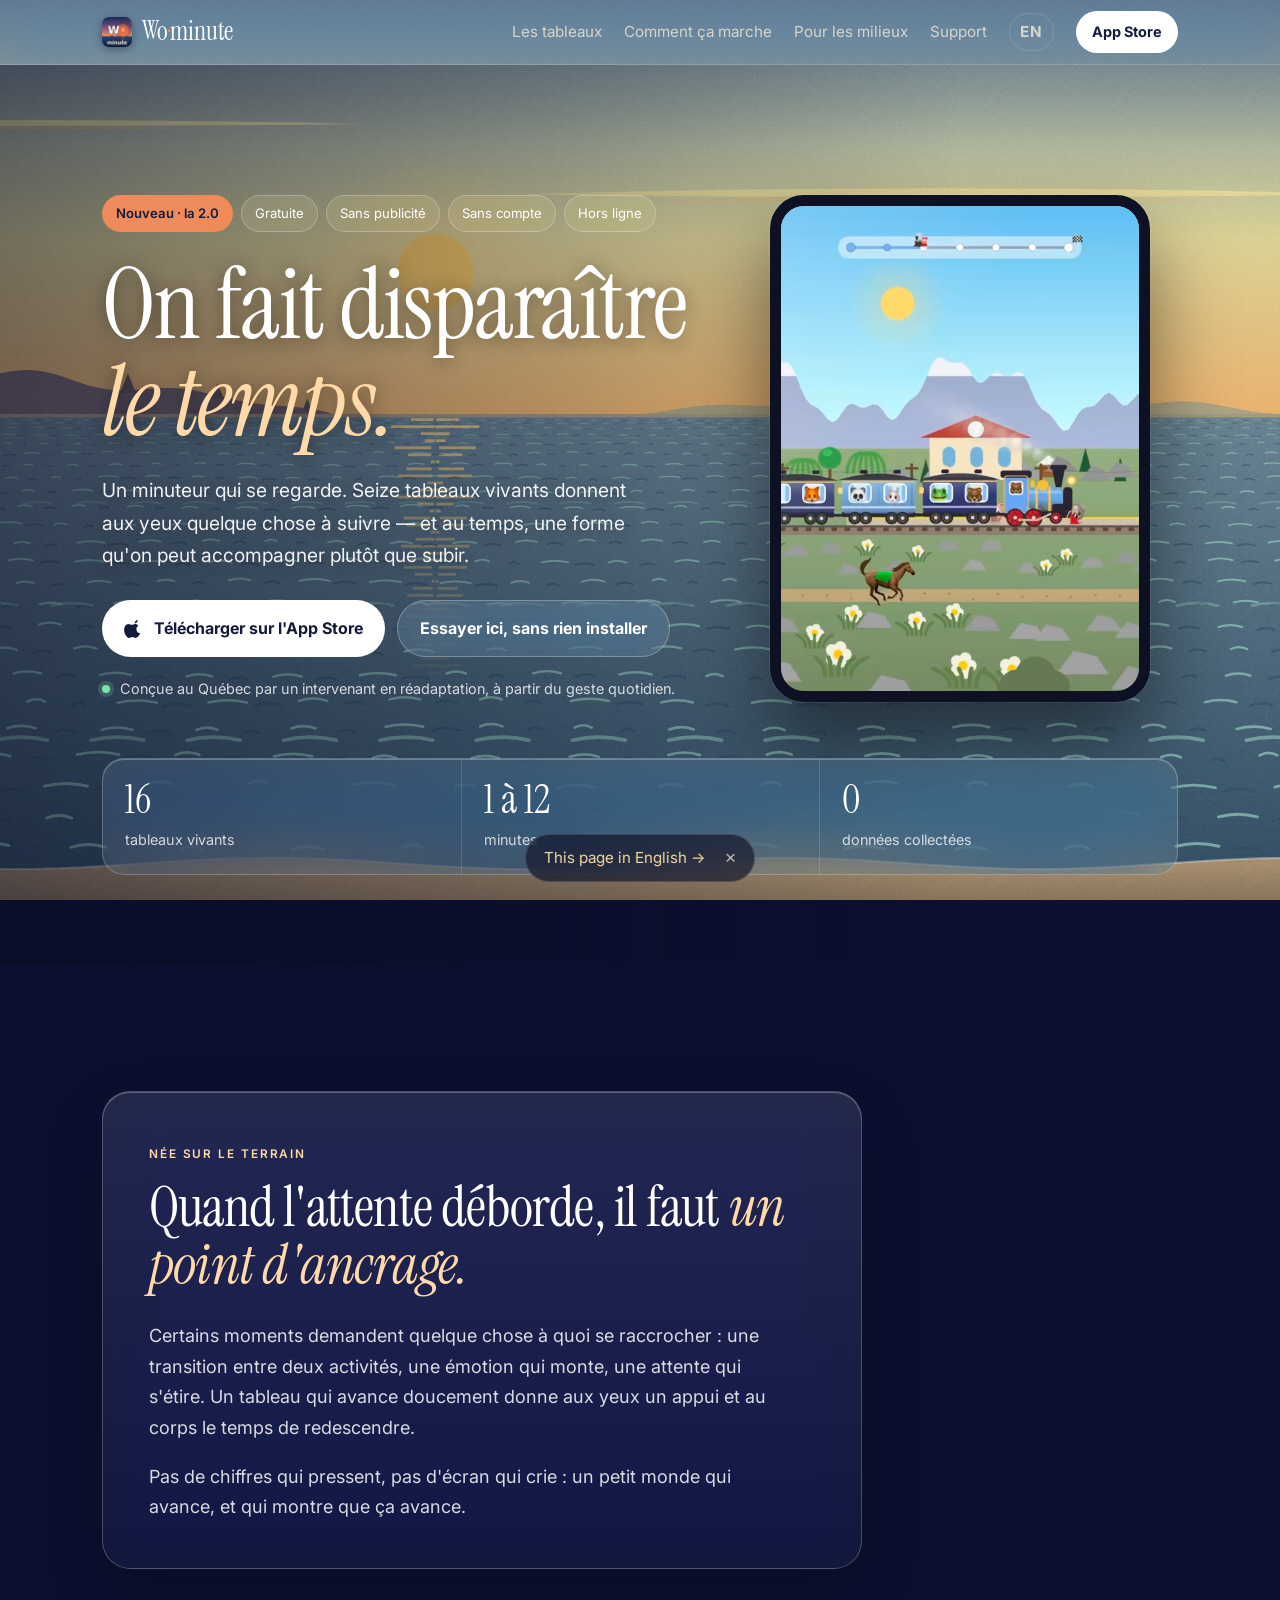
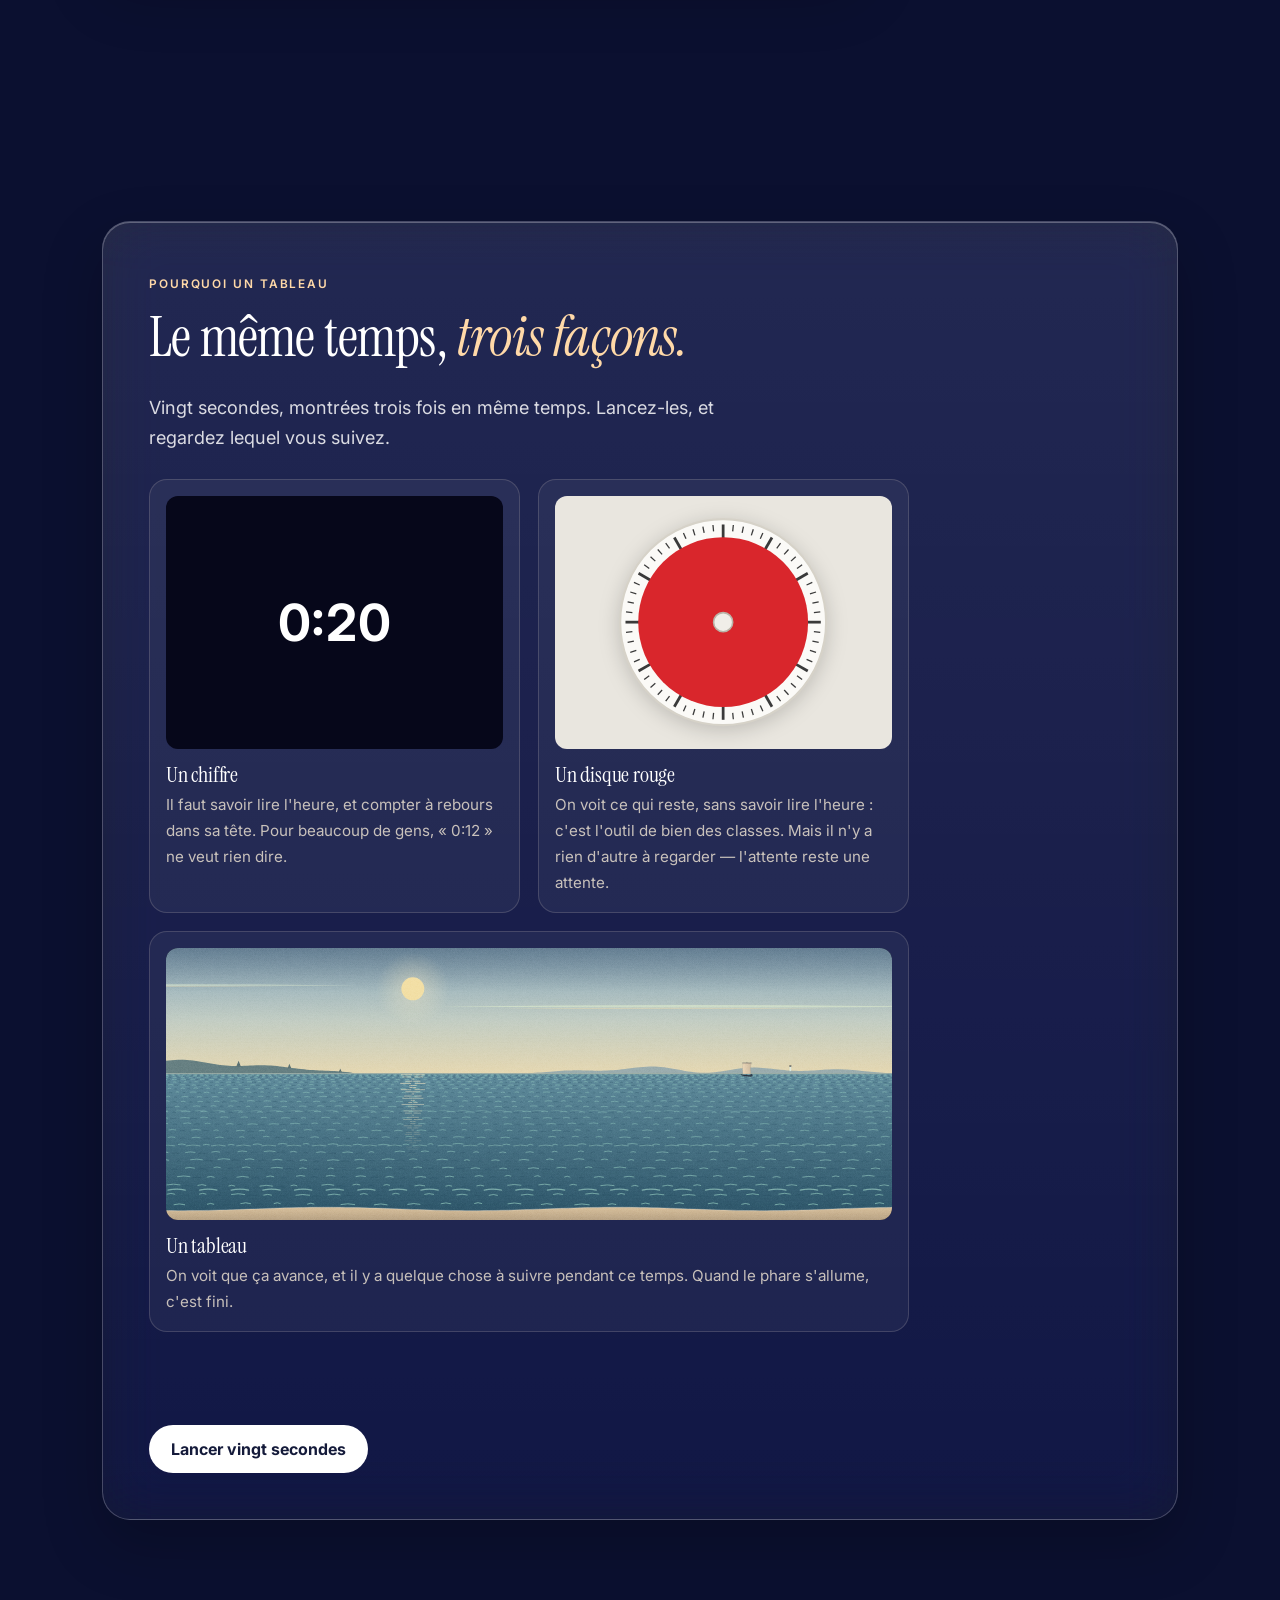
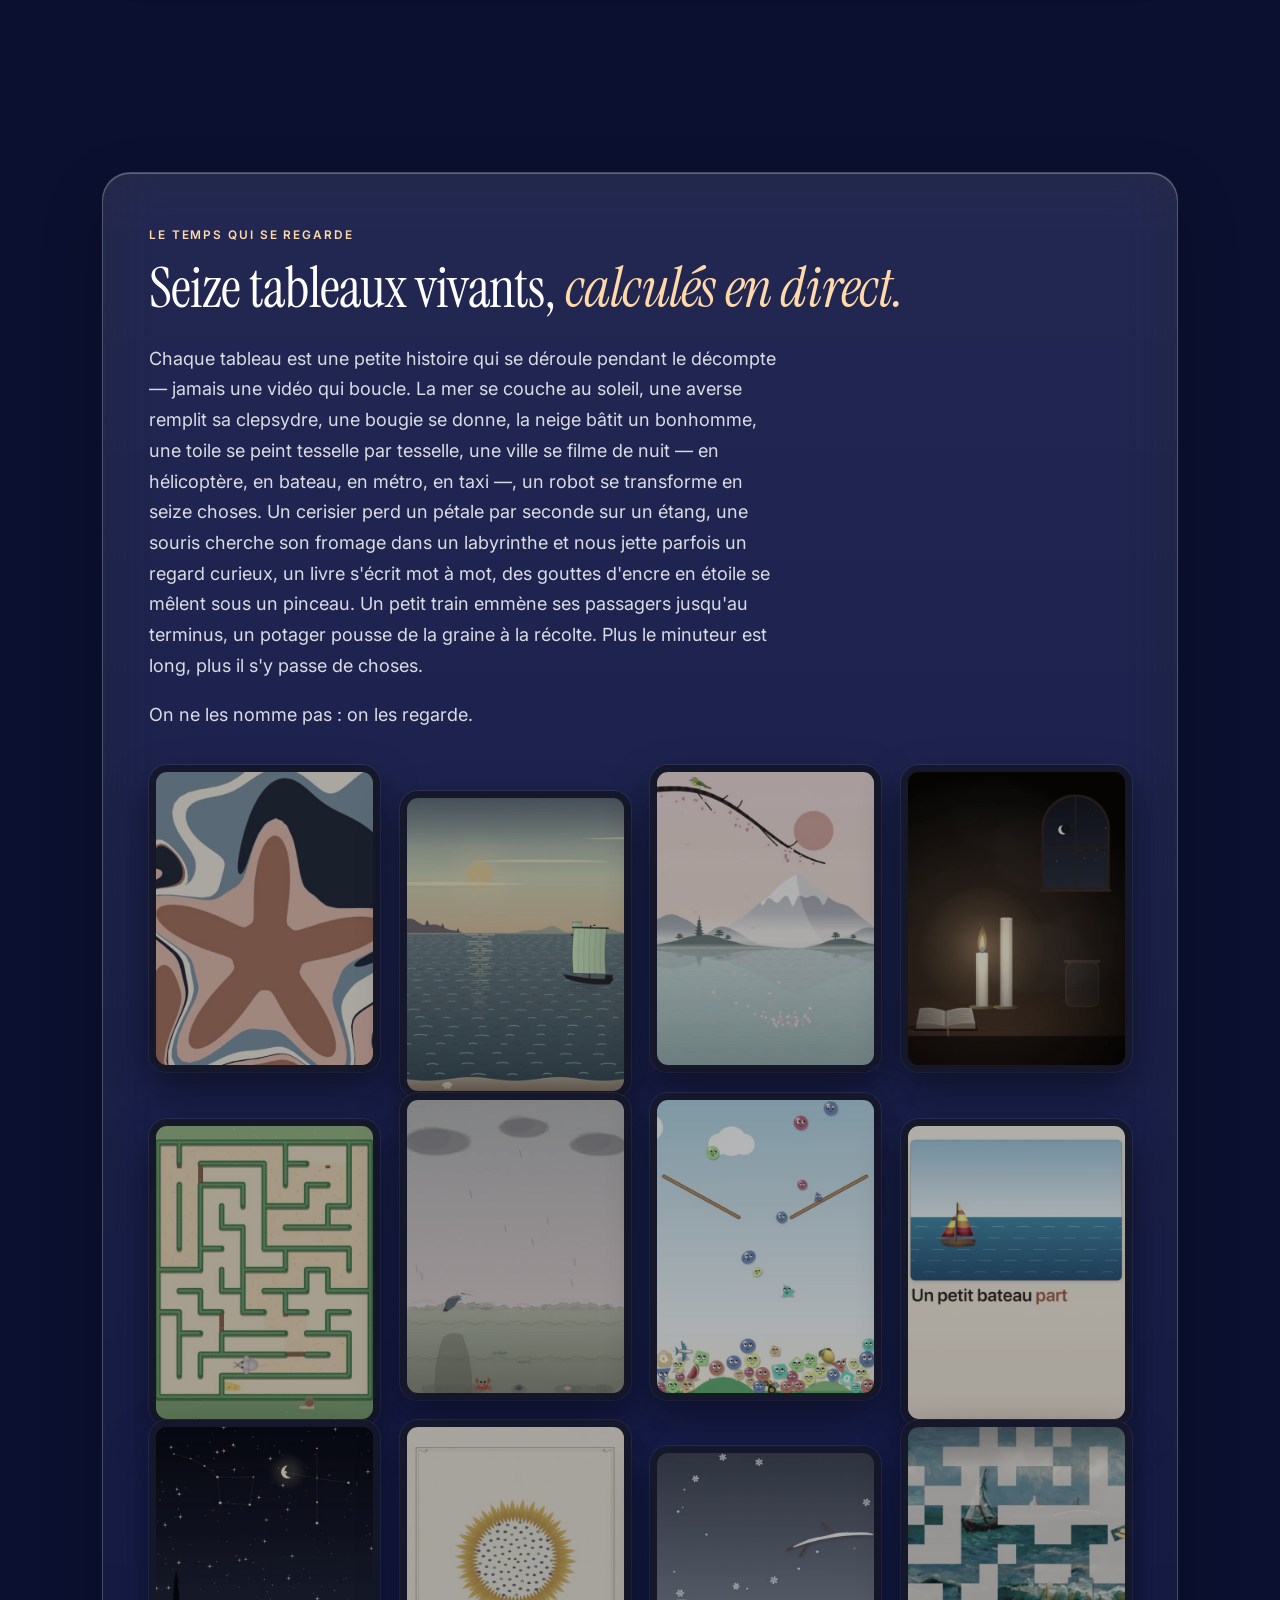
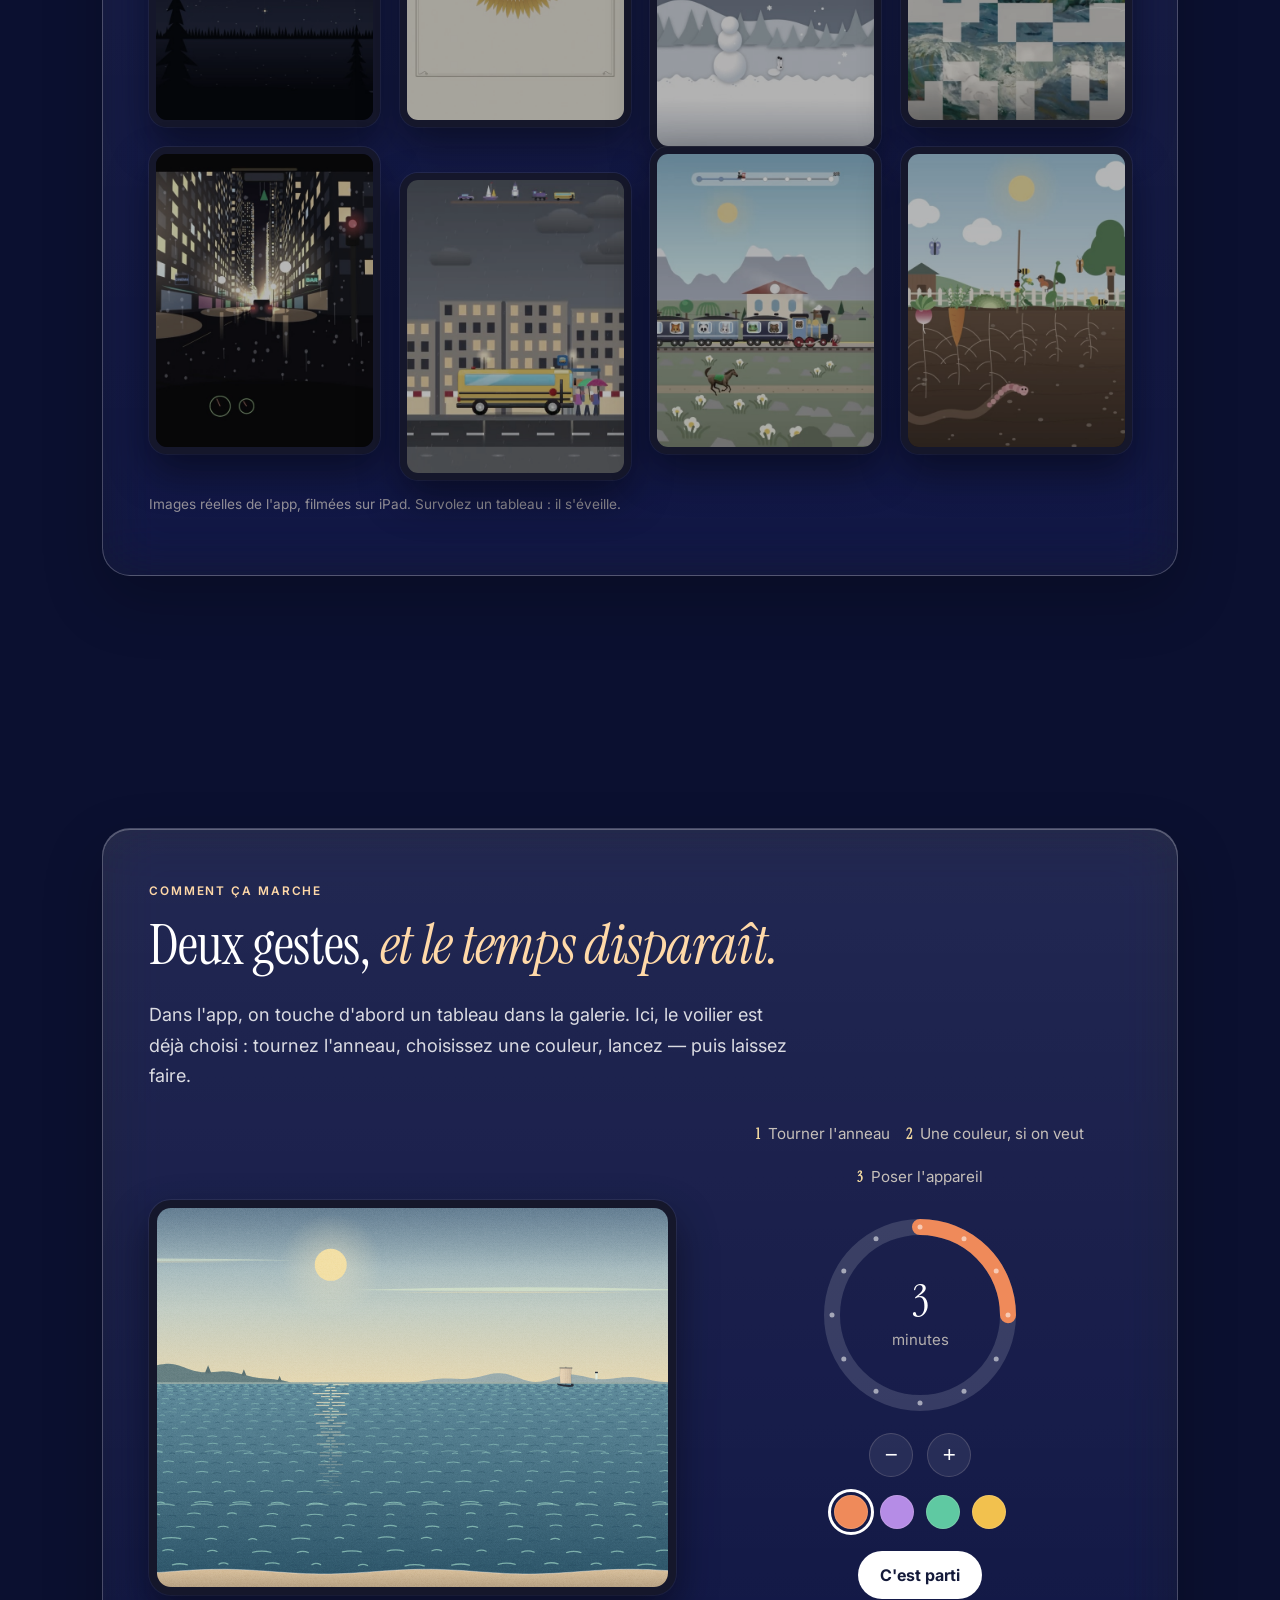
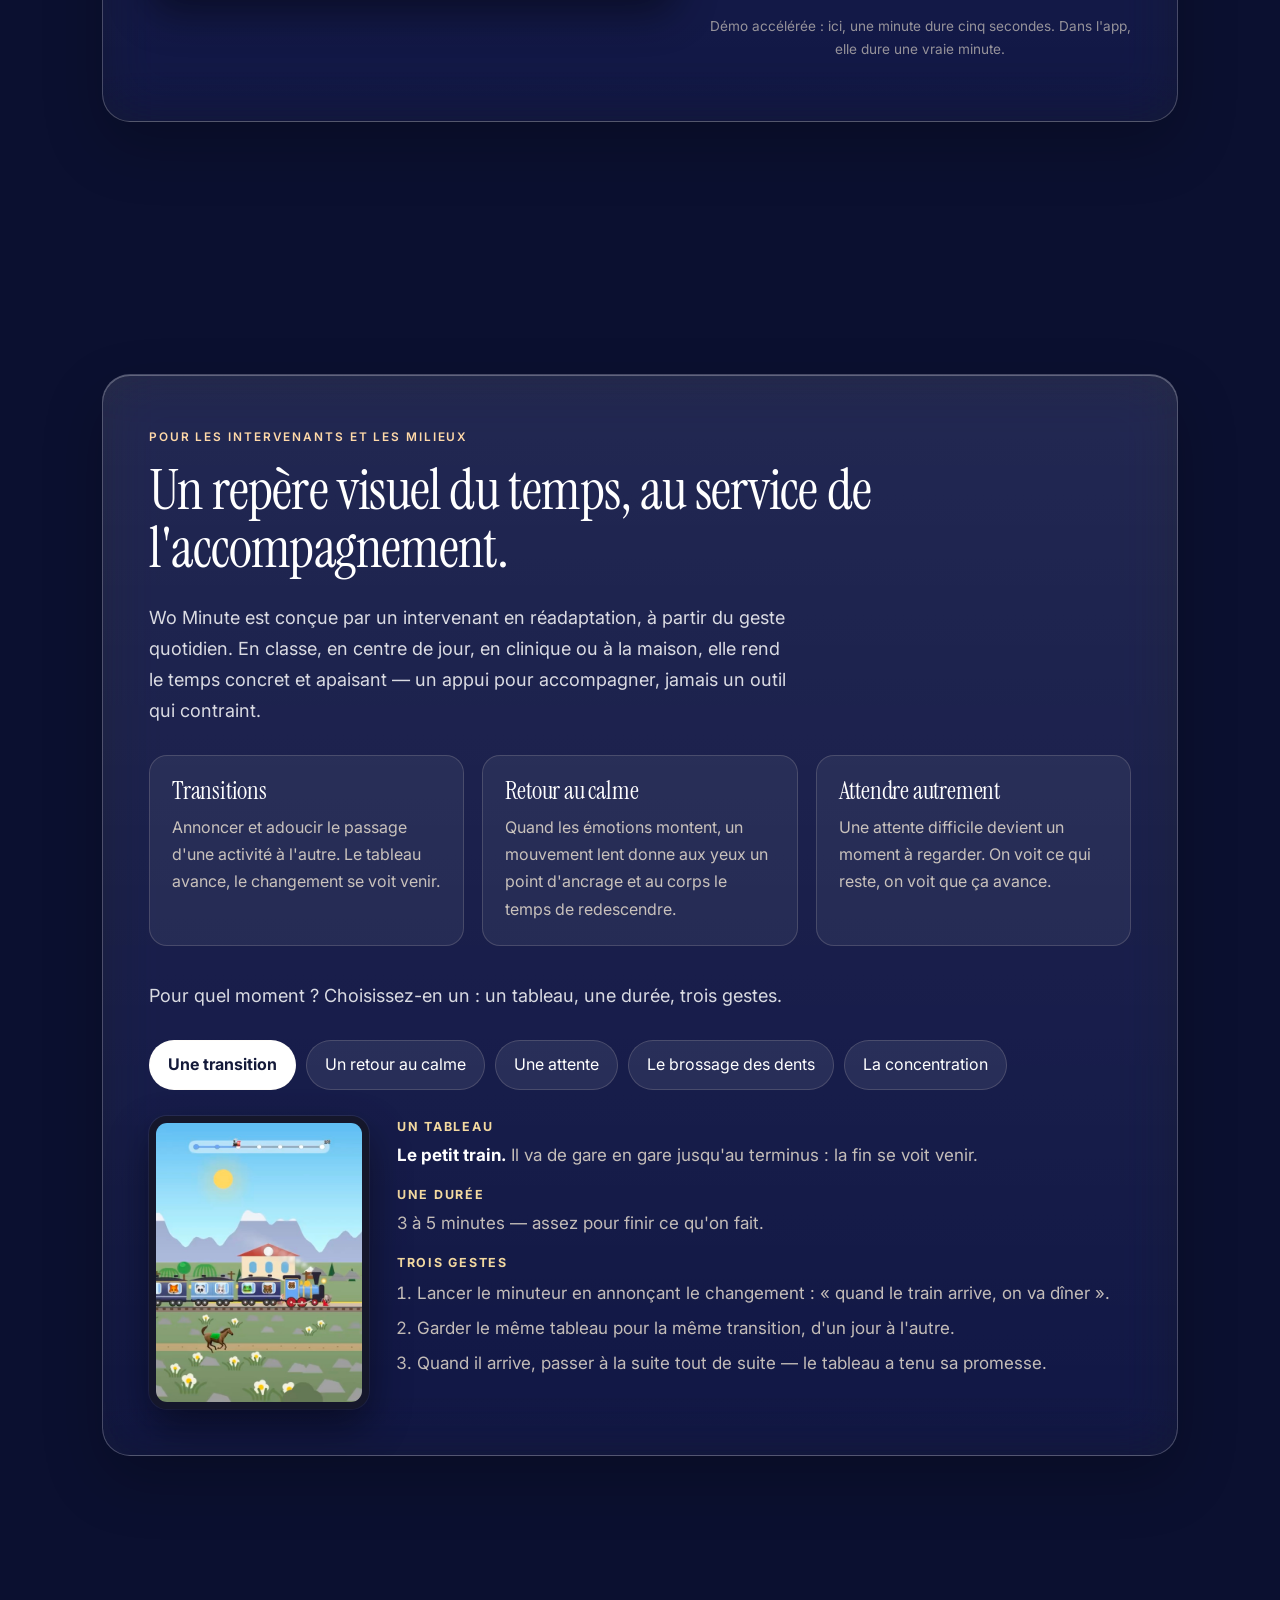
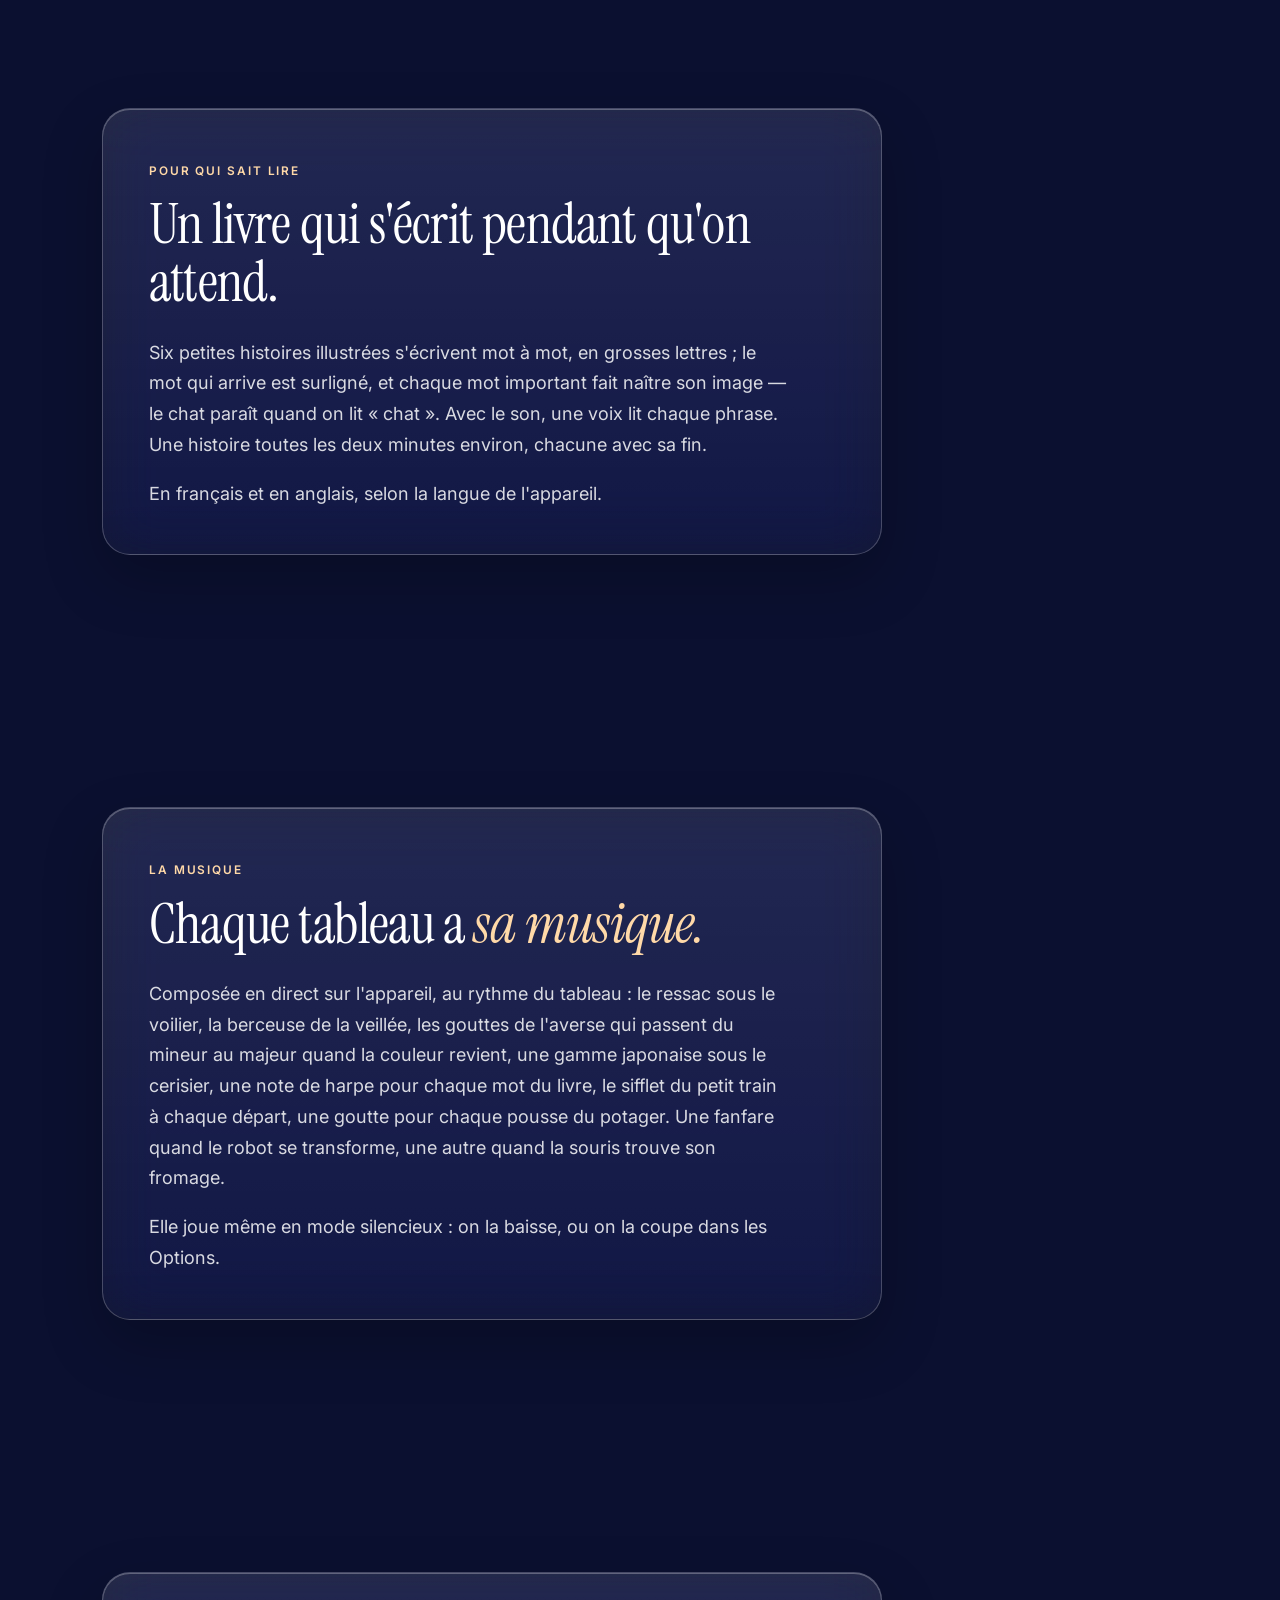
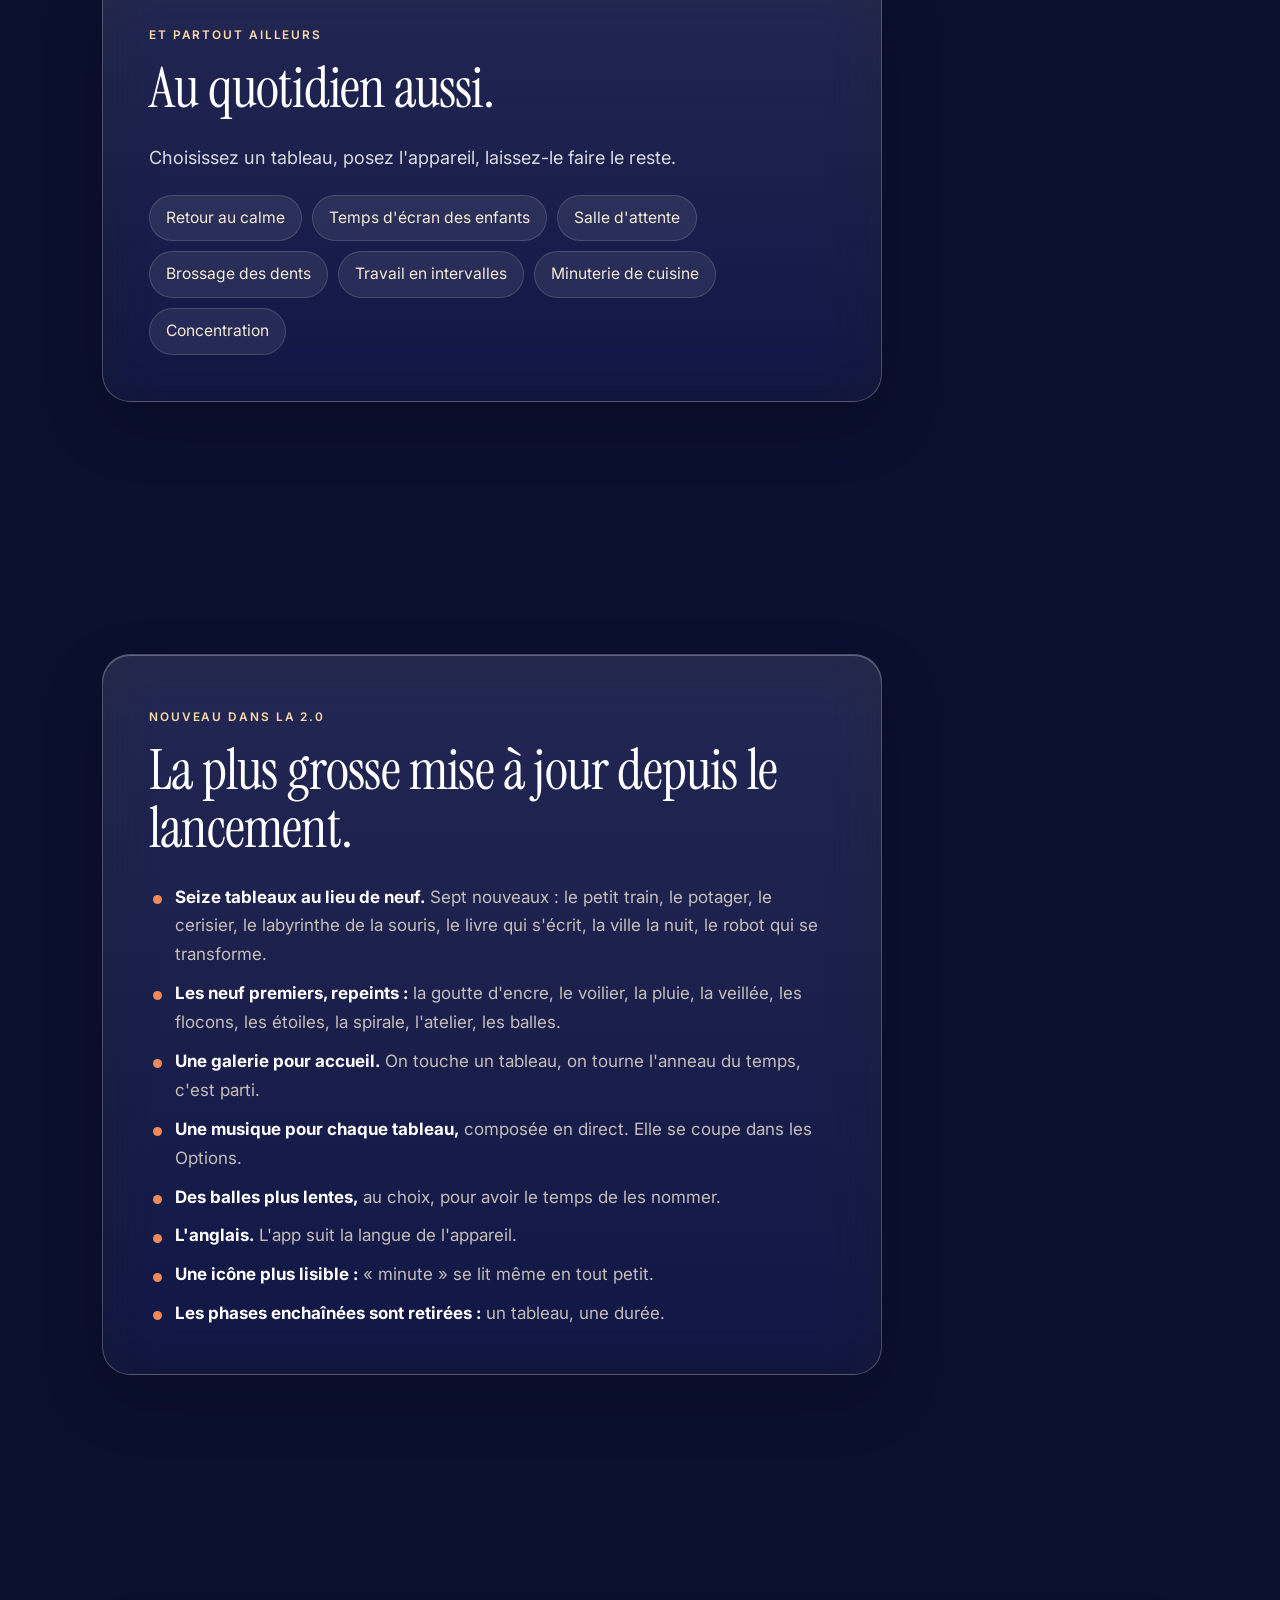
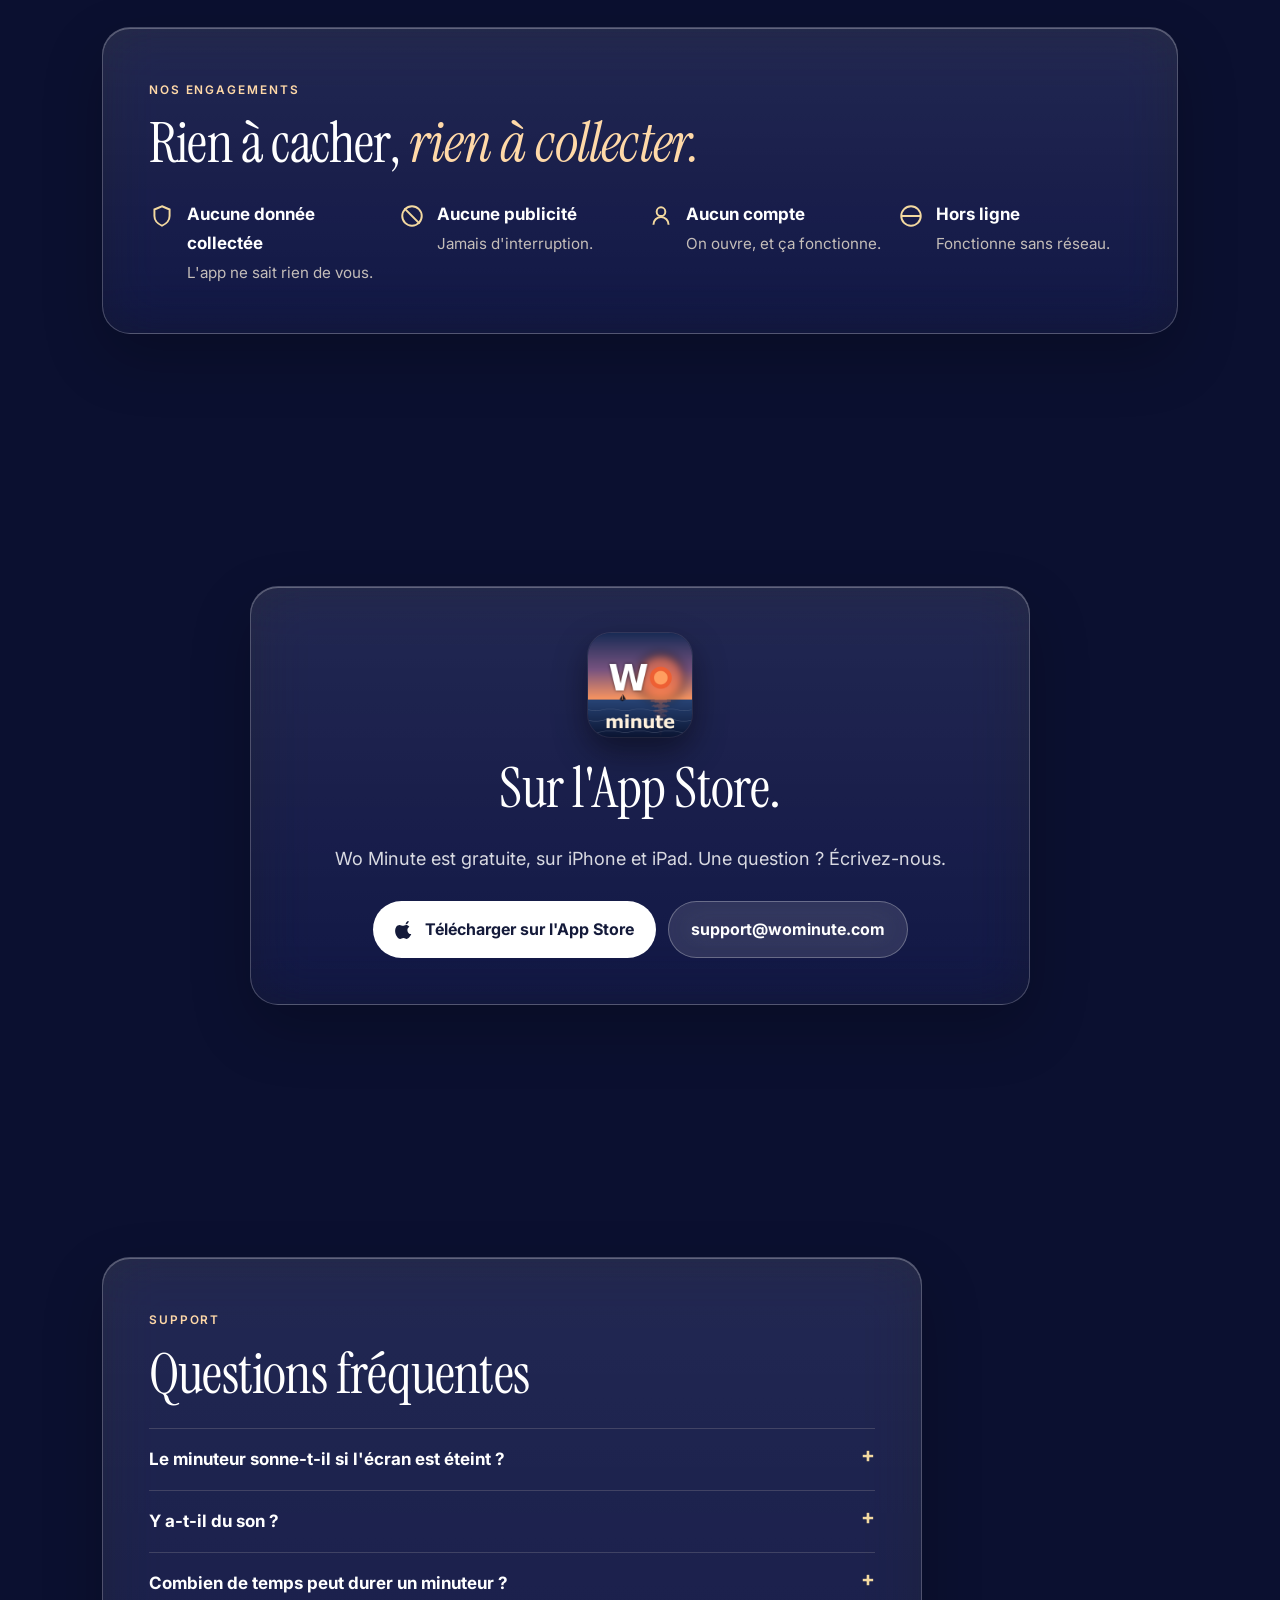
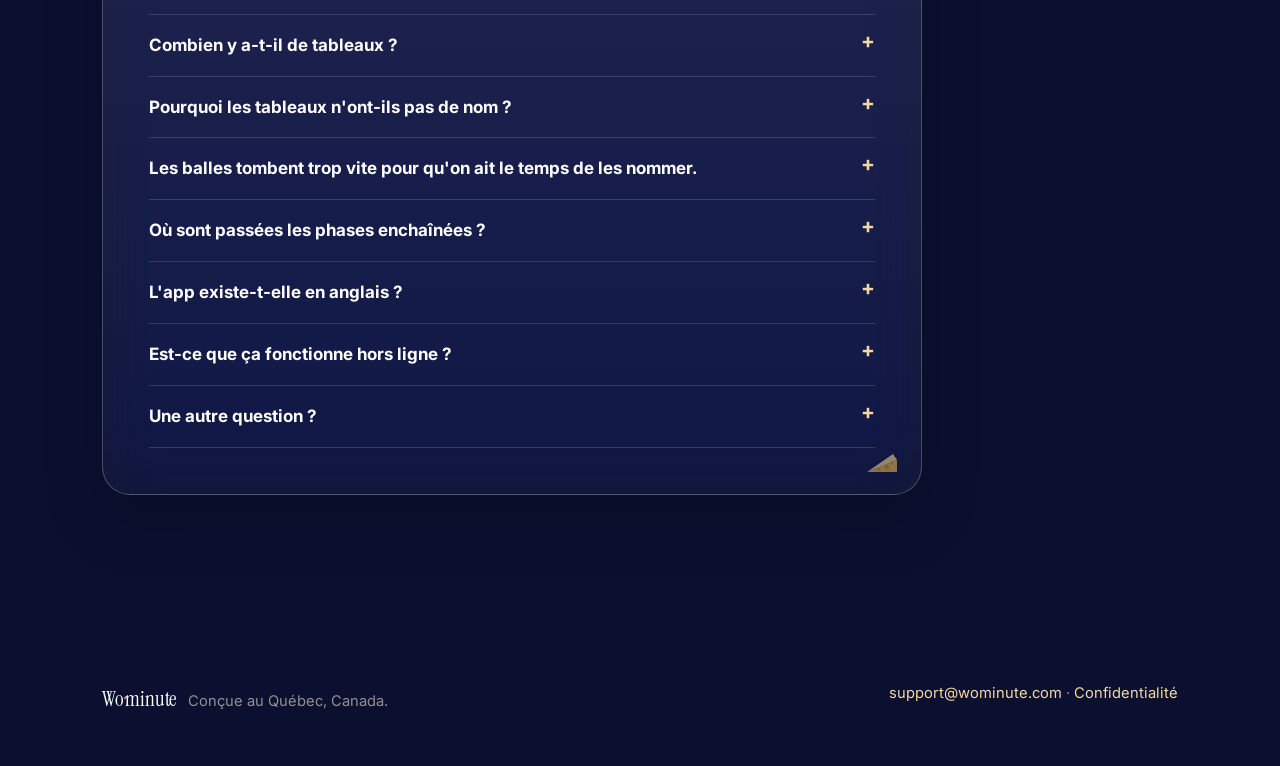
==== commit 857a3e41: "Site : sur téléphone, les trois minuteurs se voient ensemble — images et noms d'abord, le bouton des" ====
--- a/index.html
+++ b/index.html
@@ -80,7 +80,7 @@
           <div class="facon">
             <div class="vue"><div class="chiffres" id="b-chiffres">0:20</div></div>
             <h3>Un chiffre</h3>
-            <p>Il faut savoir lire l'heure, et compter à rebours dans sa tête. Pour beaucoup de gens, « 0:12 » ne veut rien dire.</p>
+            <p><b class="titre-mobile">Un chiffre. </b>Il faut savoir lire l'heure, et compter à rebours dans sa tête. Pour beaucoup de gens, « 0:12 » ne veut rien dire.</p>
           </div>
           <div class="facon">
             <div class="vue claire"><svg class="disque" viewBox="0 0 200 200" role="img" aria-label="Un minuteur à disque rouge qui diminue">
@@ -90,16 +90,15 @@
               <circle cx="100" cy="100" r="9" fill="#f0eee8" stroke="#b9b4a8" stroke-width="1.5"/>
             </svg></div>
             <h3>Un disque rouge</h3>
-            <p>On voit ce qui reste, sans savoir lire l'heure : c'est l'outil de bien des classes. Mais il n'y a rien d'autre à regarder — l'attente reste une attente.</p>
+            <p><b class="titre-mobile">Un disque rouge. </b>On voit ce qui reste, sans savoir lire l'heure : c'est l'outil de bien des classes. Mais il n'y a rien d'autre à regarder — l'attente reste une attente.</p>
           </div>
           <div class="facon">
             <div class="vue"><canvas id="b-scene" role="img" aria-label="Un voilier qui traverse la mer pendant que le soleil se couche"></canvas></div>
             <h3>Un tableau</h3>
-            <p>On voit que ça avance, et il y a quelque chose à suivre pendant ce temps. Quand le phare s'allume, c'est fini.</p>
-          </div>
-        </div>
-        <p class="question" id="b-question" aria-live="polite"></p>
-        <button class="btn btn-plein" id="b-go" type="button">Lancer vingt secondes</button>
+            <p><b class="titre-mobile">Un tableau. </b>On voit que ça avance, et il y a quelque chose à suivre pendant ce temps. Quand le phare s'allume, c'est fini.</p>
+          </div>
+          <div class="lancer"><p class="question" id="b-question" aria-live="polite"></p><button class="btn btn-plein" id="b-go" type="button">Lancer vingt secondes</button></div>
+        </div>
       </div>
     </div>
   </section>
--- a/site.css
+++ b/site.css
@@ -175,7 +175,22 @@
 .trois-facons{display:grid; grid-template-columns:1fr 1fr; gap:18px; margin-top:26px; max-width:760px}
 .facon:nth-child(3){grid-column:1 / -1}
 .facon:nth-child(3) .vue{aspect-ratio:8/3}
-@media (max-width:520px){ .trois-facons{gap:12px} .facon{padding:12px} .facon:nth-child(3) .vue{aspect-ratio:2/1} }
+.lancer{grid-column:1 / -1}
+.titre-mobile{display:none}
+/* Sur téléphone, les trois minuteurs se voient ensemble : les images et leurs noms d'abord,
+   le bouton juste dessous, les explications ensuite (Martin, sur iPhone : « on ne voit pas les 3 minuteurs pour les comparer »). */
+@media (max-width:700px){
+  .trois-facons{gap:6px 10px; grid-template-areas:"v1 v2" "h1 h2" "v3 v3" "h3 h3" "go go" "p1 p1" "p2 p2" "p3 p3"}
+  .facon{display:contents}
+  .facon h3{margin:2px 0 10px; font-size:1.25rem; text-align:center}
+  .facon:nth-child(1) .vue{grid-area:v1} .facon:nth-child(1) h3{grid-area:h1} .facon:nth-child(1) p{grid-area:p1}
+  .facon:nth-child(2) .vue{grid-area:v2} .facon:nth-child(2) h3{grid-area:h2} .facon:nth-child(2) p{grid-area:p2}
+  .facon:nth-child(3) .vue{grid-area:v3; aspect-ratio:2/1} .facon:nth-child(3) h3{grid-area:h3} .facon:nth-child(3) p{grid-area:p3}
+  .lancer{grid-area:go; text-align:center; margin-bottom:14px}
+  .lancer .question{margin-top:0; text-align:center}
+  .facon p{margin:0 0 10px; font-size:.95rem}
+  .titre-mobile{display:inline; color:#fff; font-weight:600}
+}
 .facon{background:rgba(255,255,255,.05); border:1px solid var(--line); border-radius:18px; padding:16px}
 .facon .vue{aspect-ratio:4/3; border-radius:12px; overflow:hidden; background:#06071a; display:flex; align-items:center; justify-content:center; position:relative}
 .facon .vue.claire{background:#e9e6df}
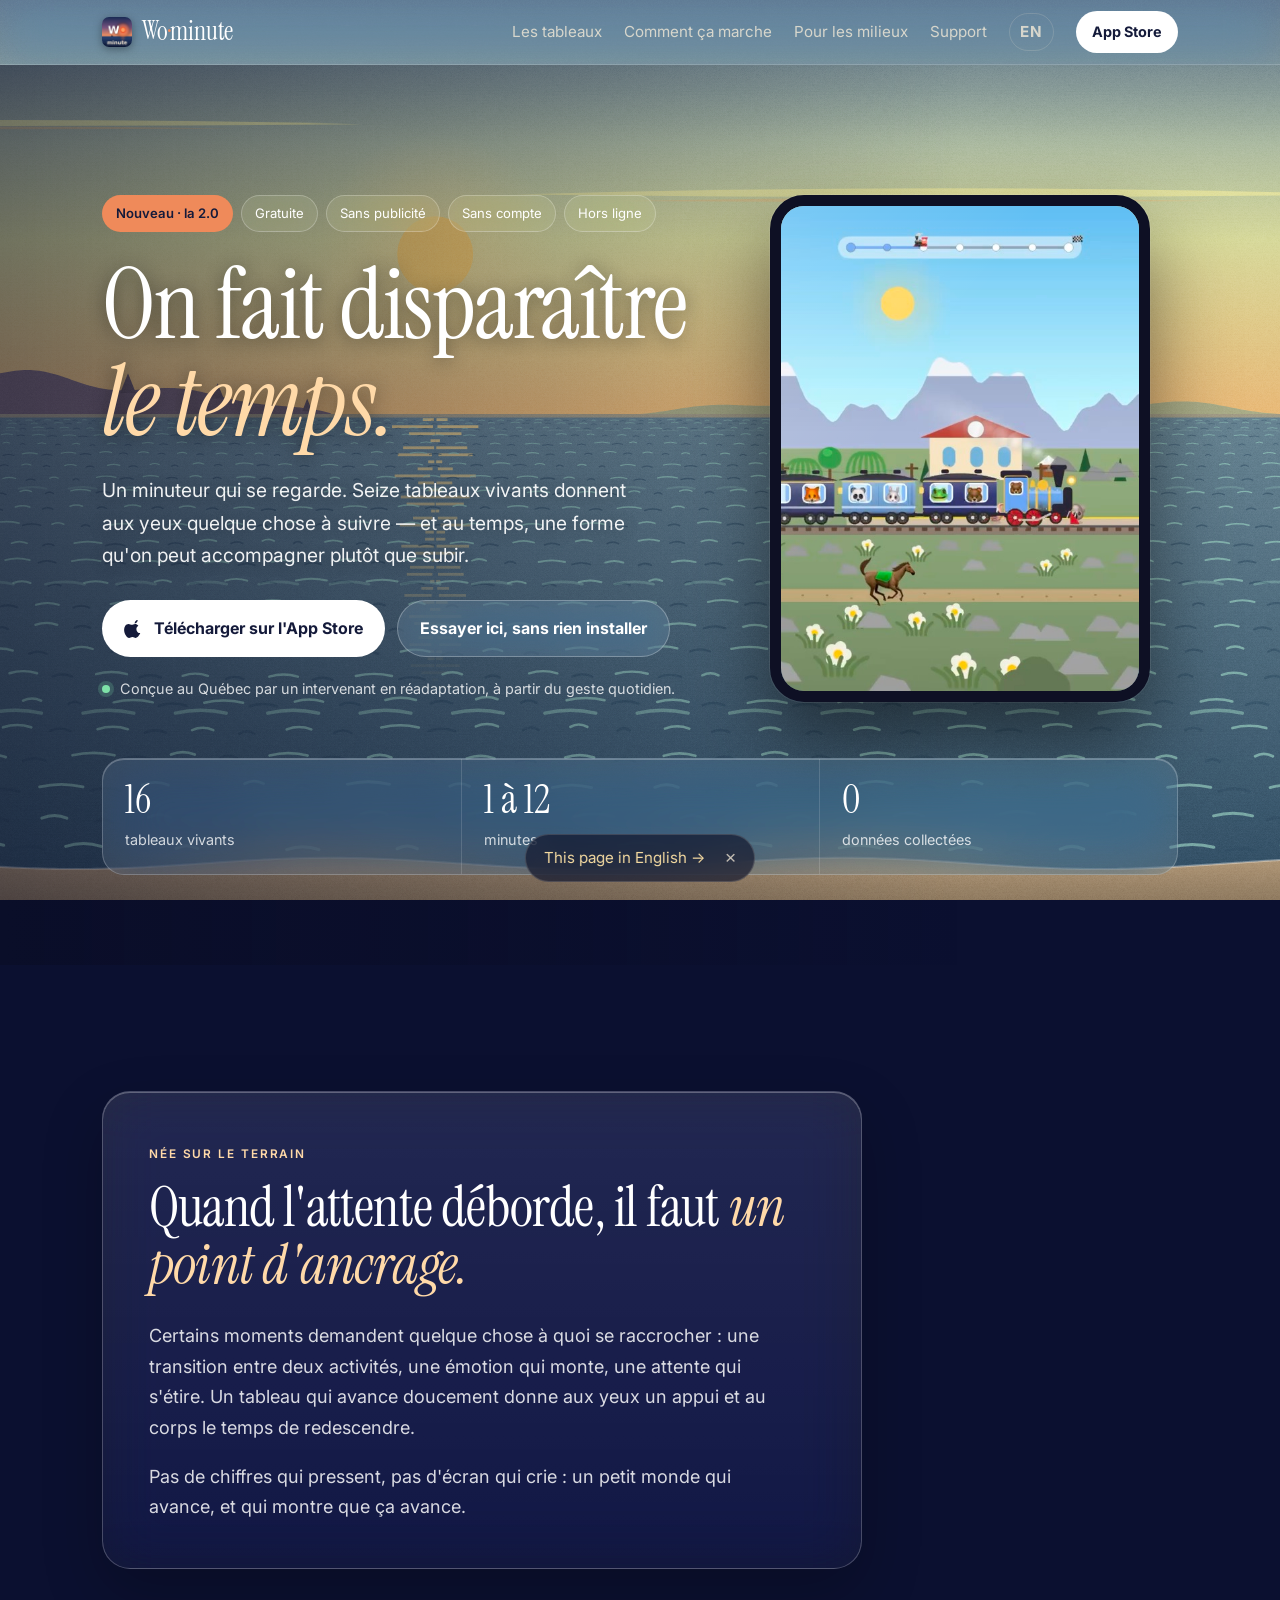
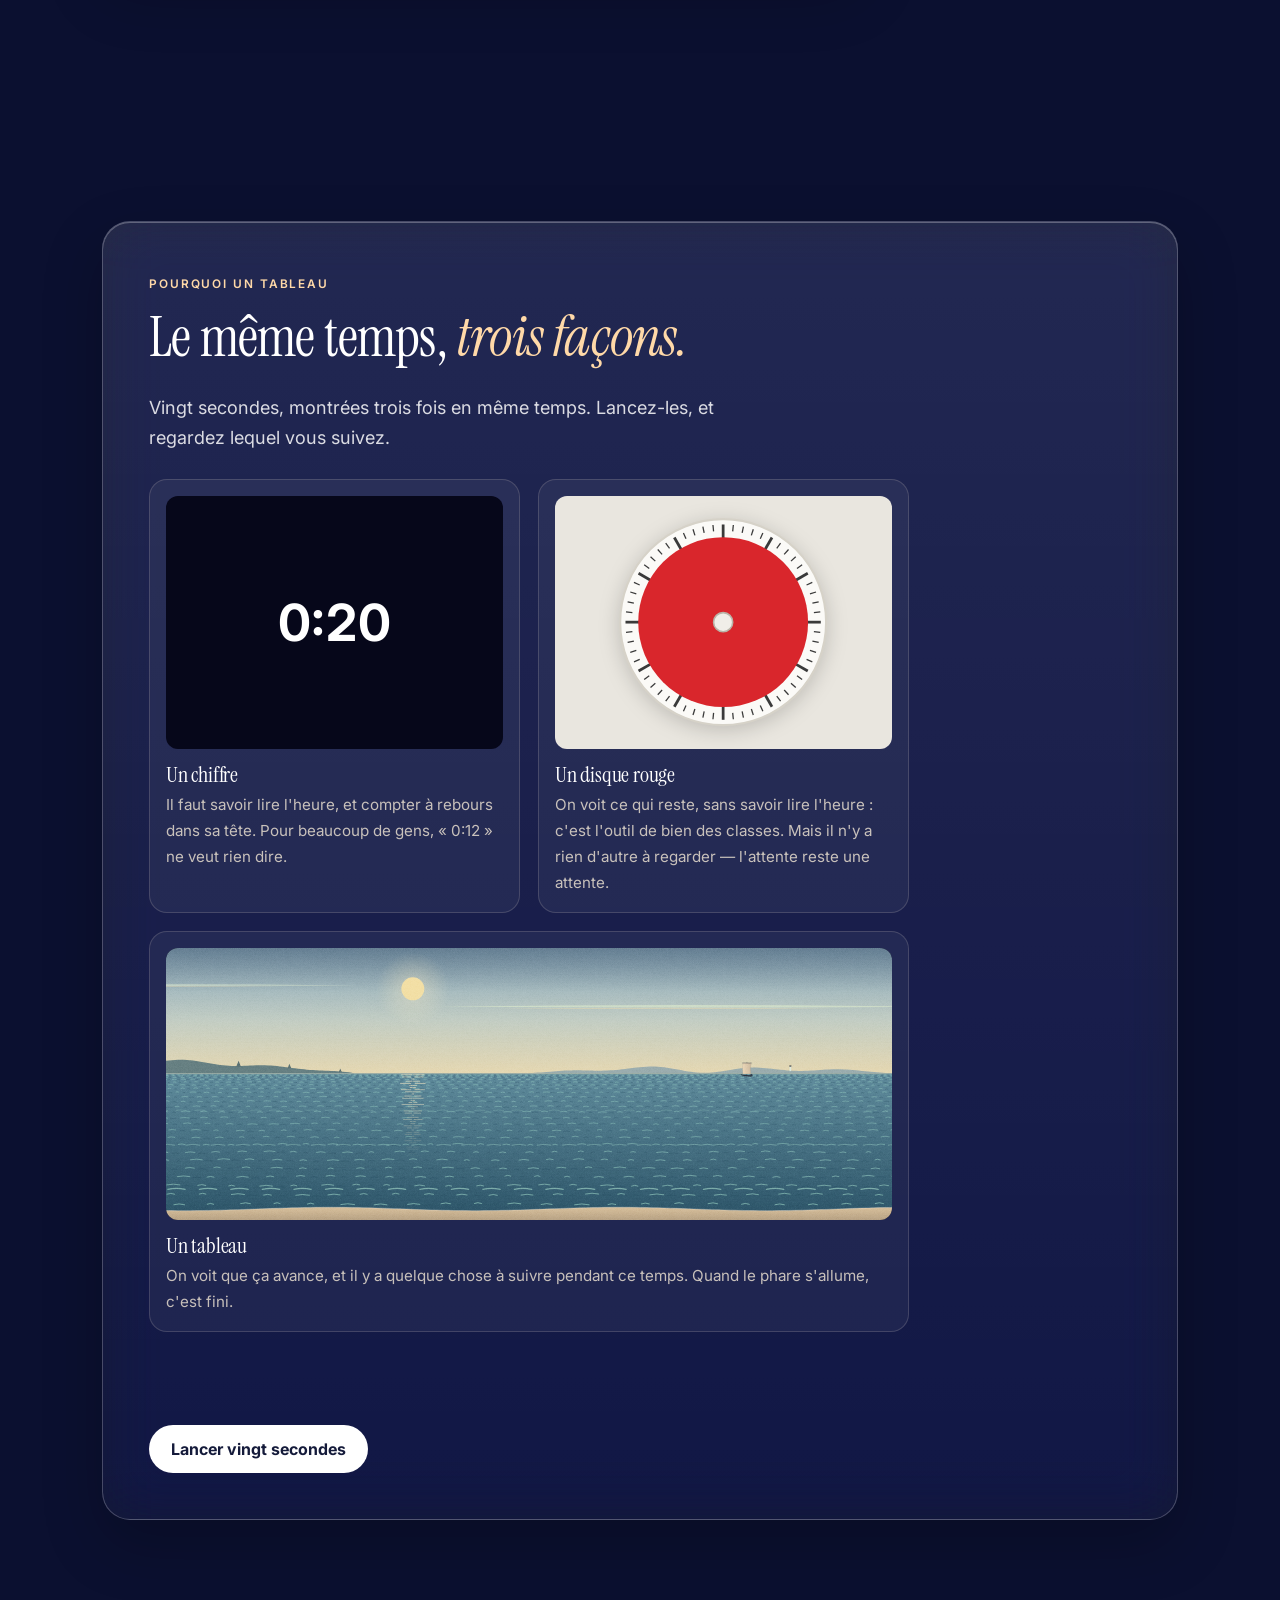
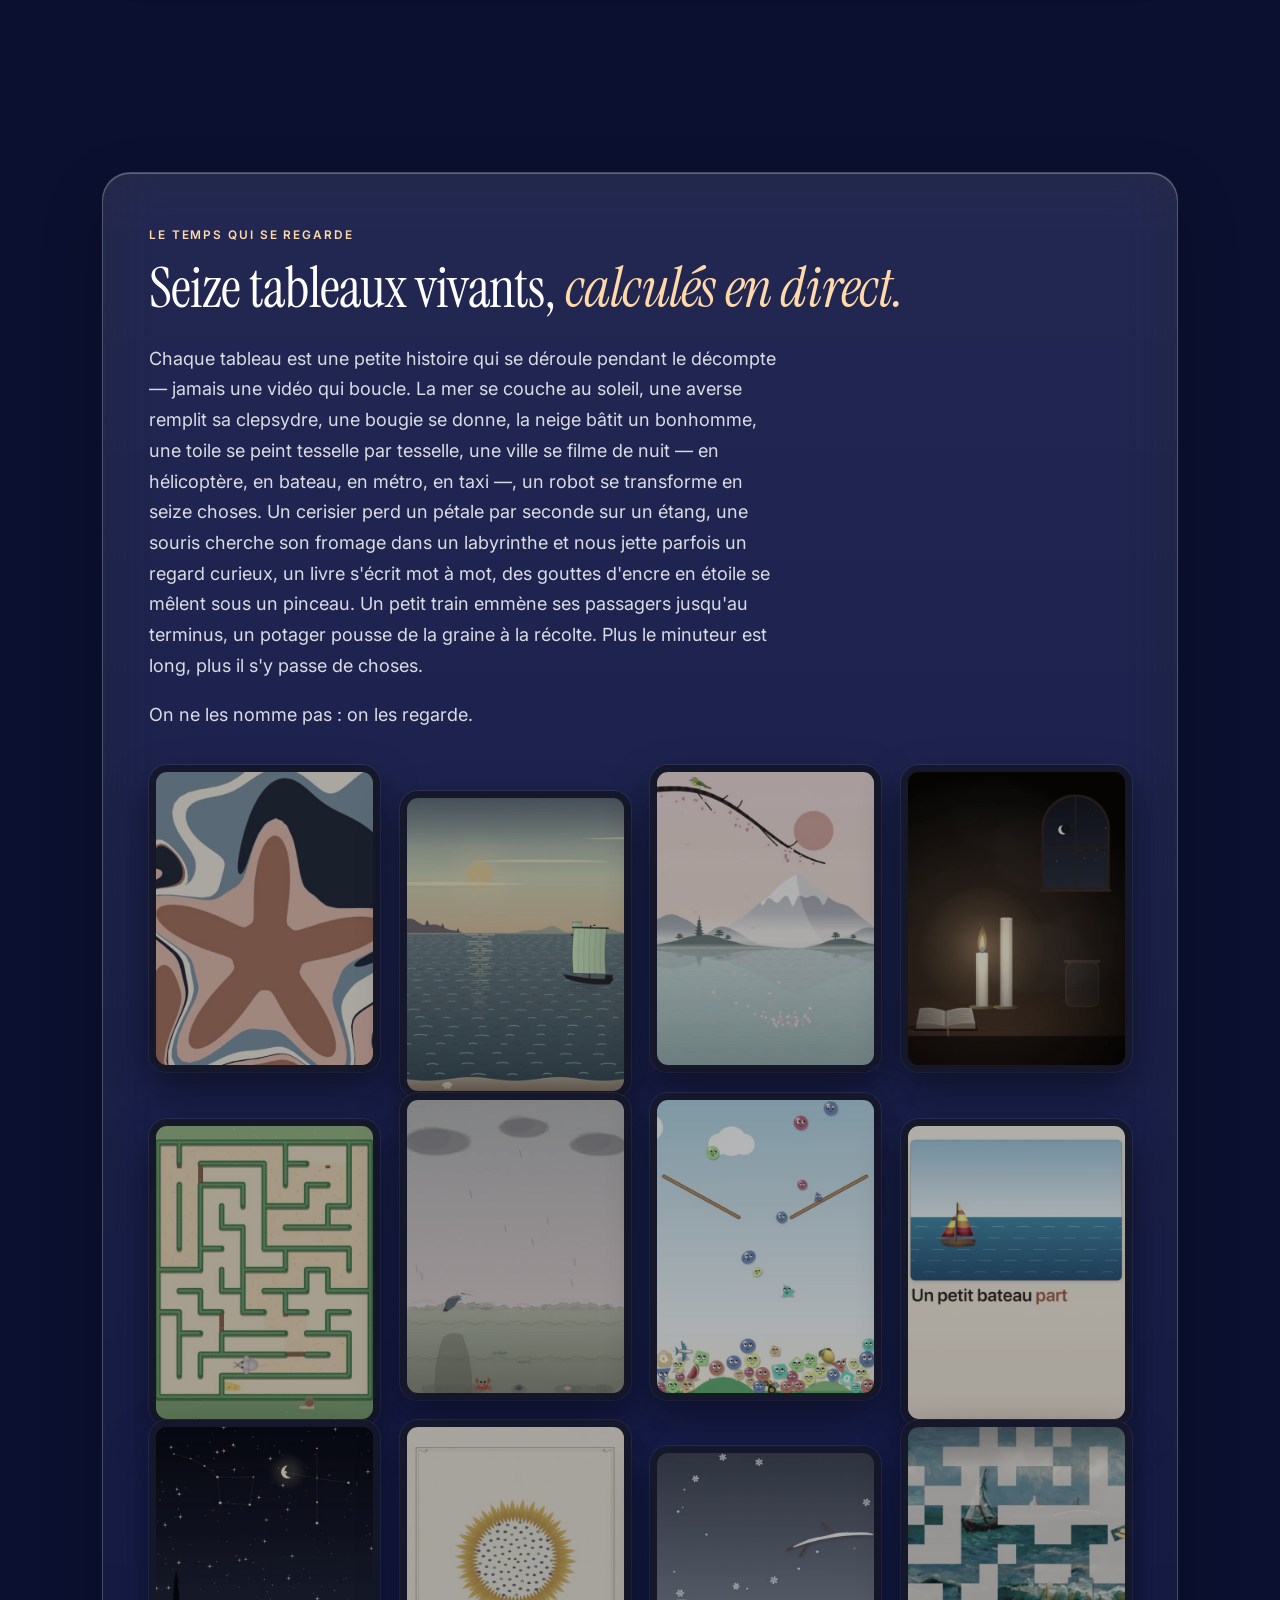
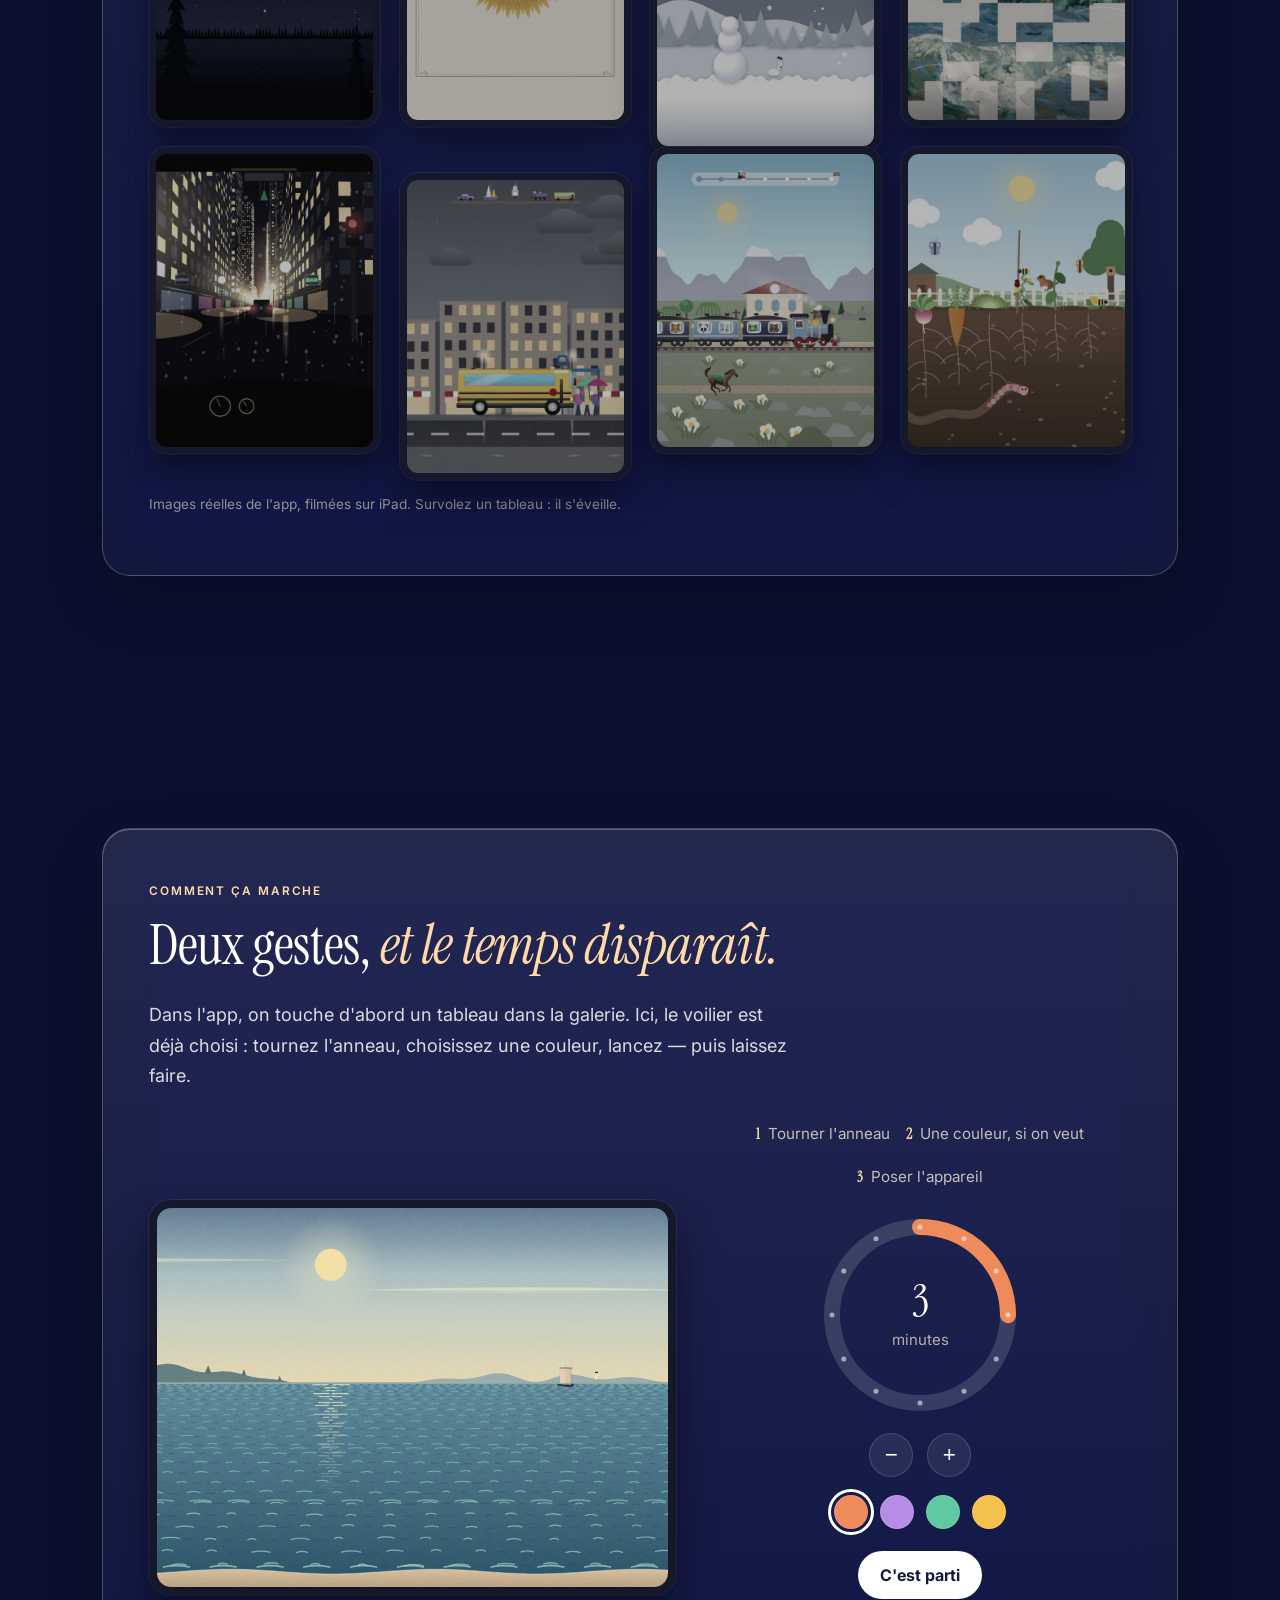
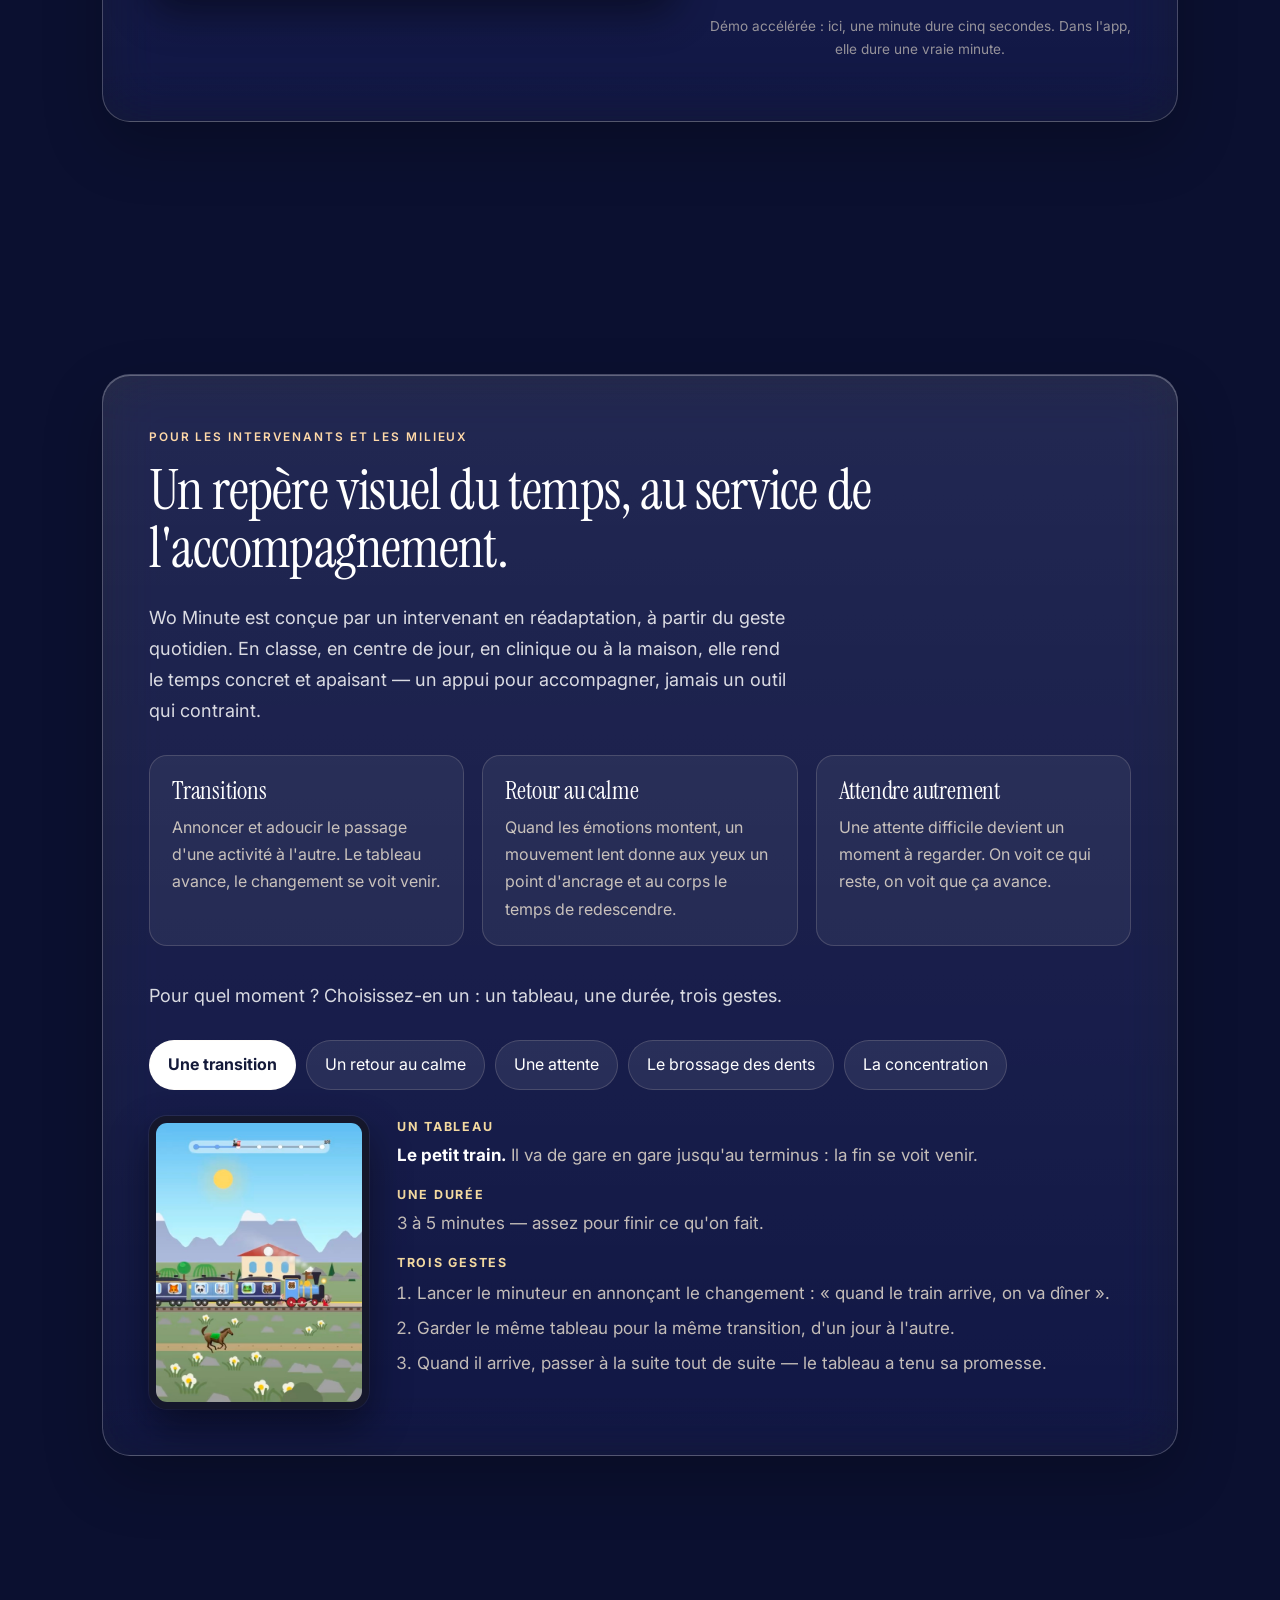
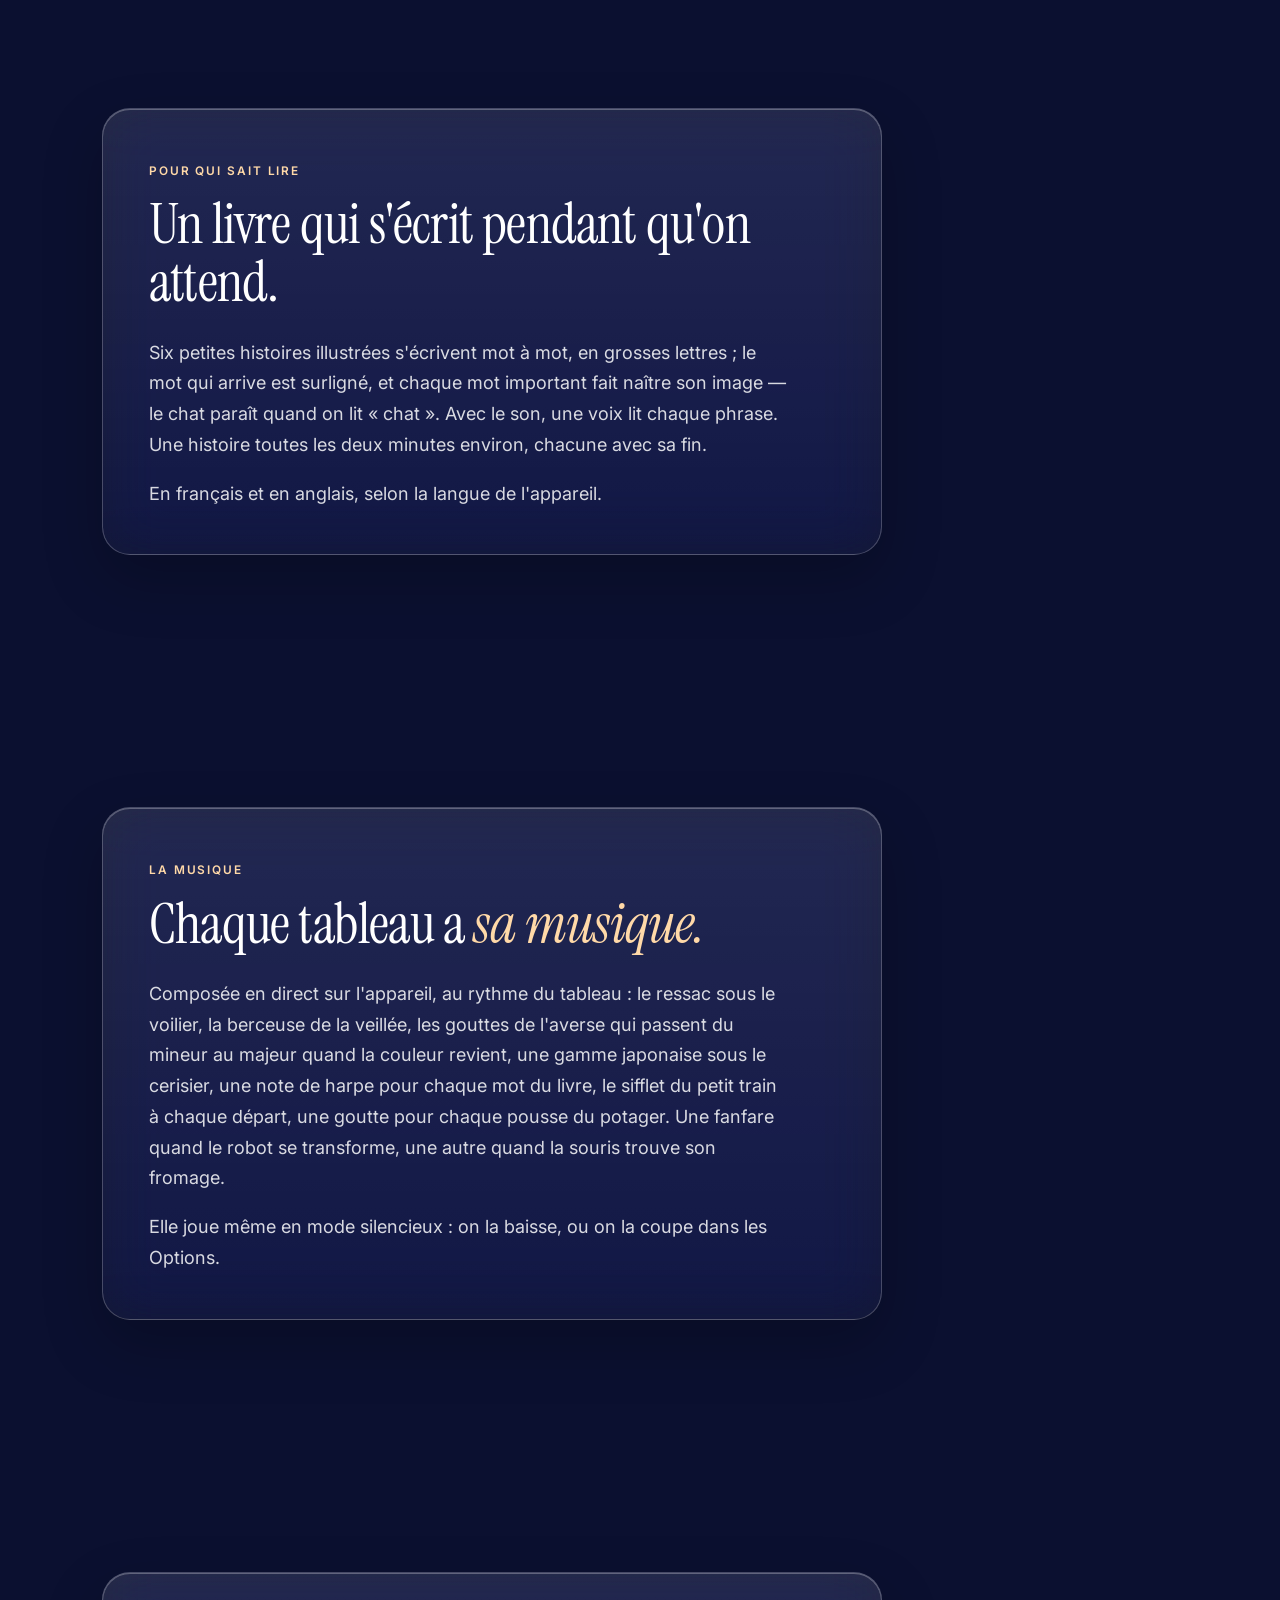
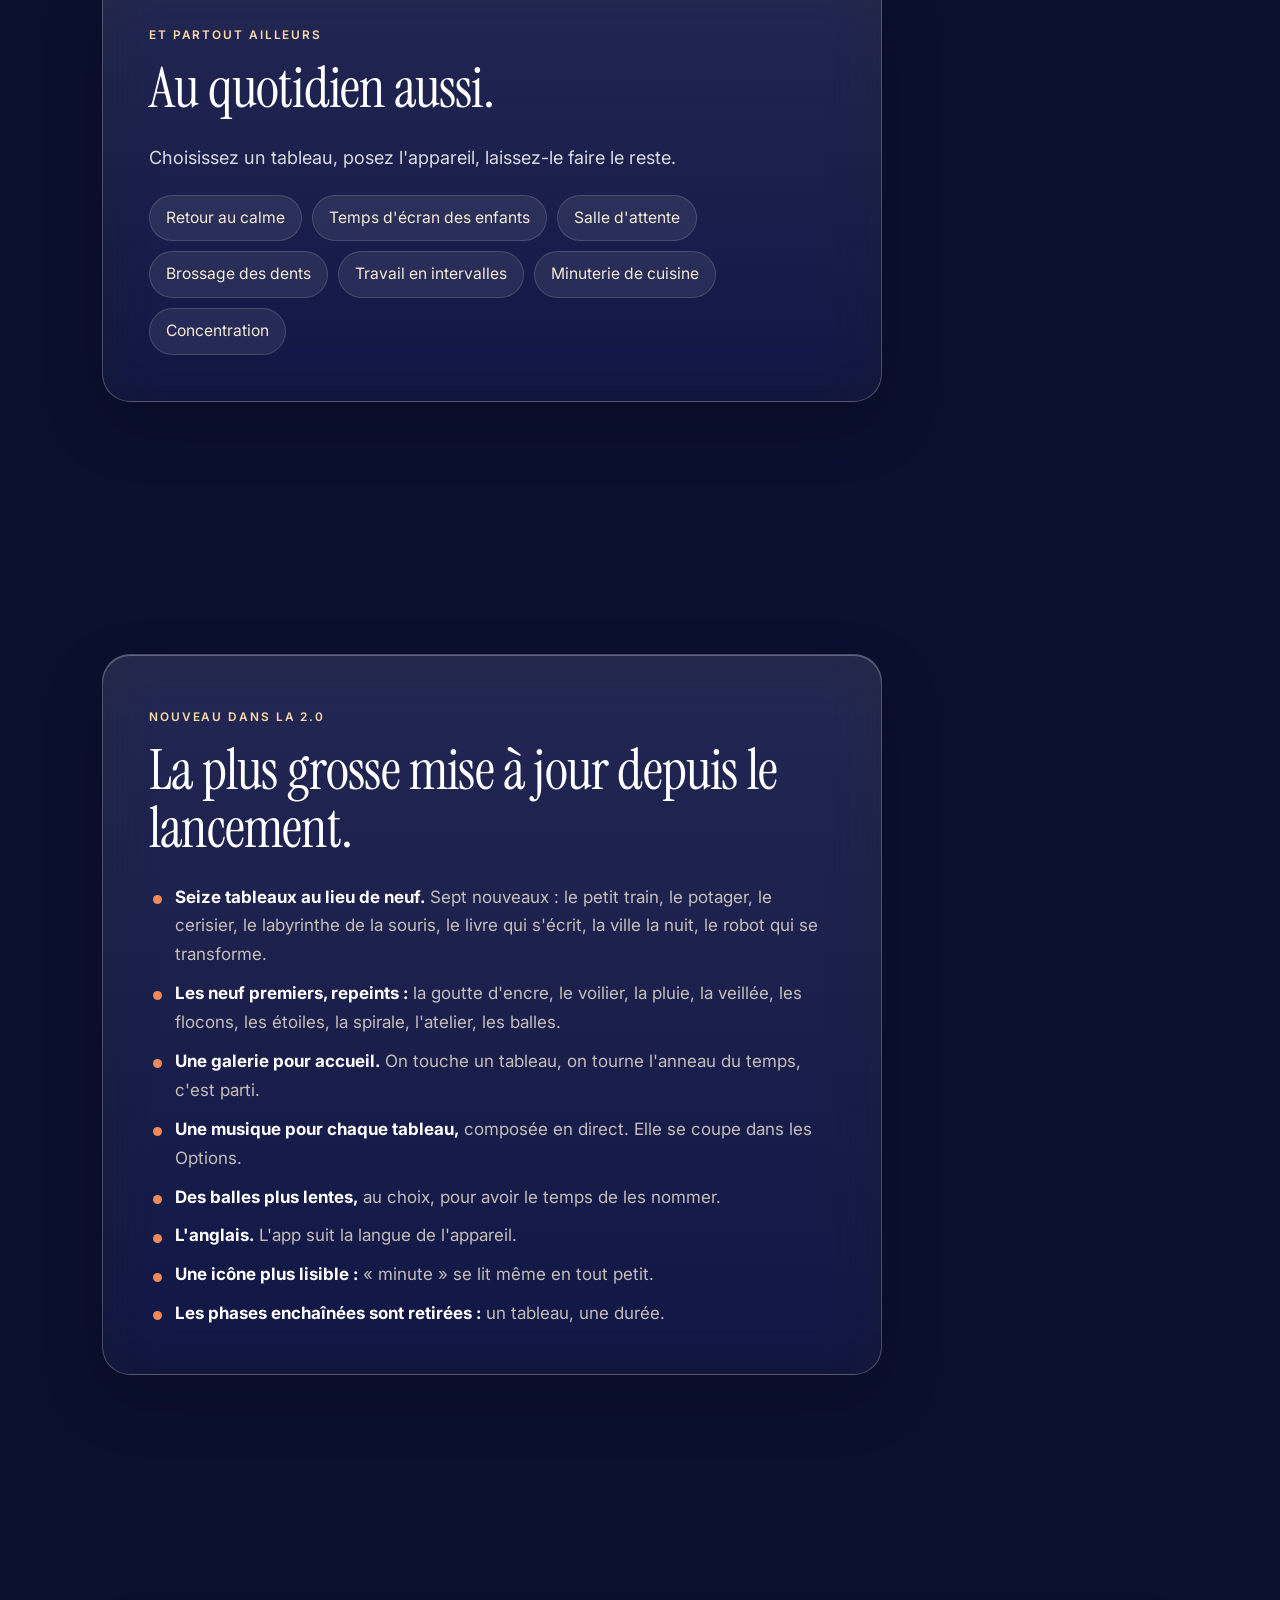
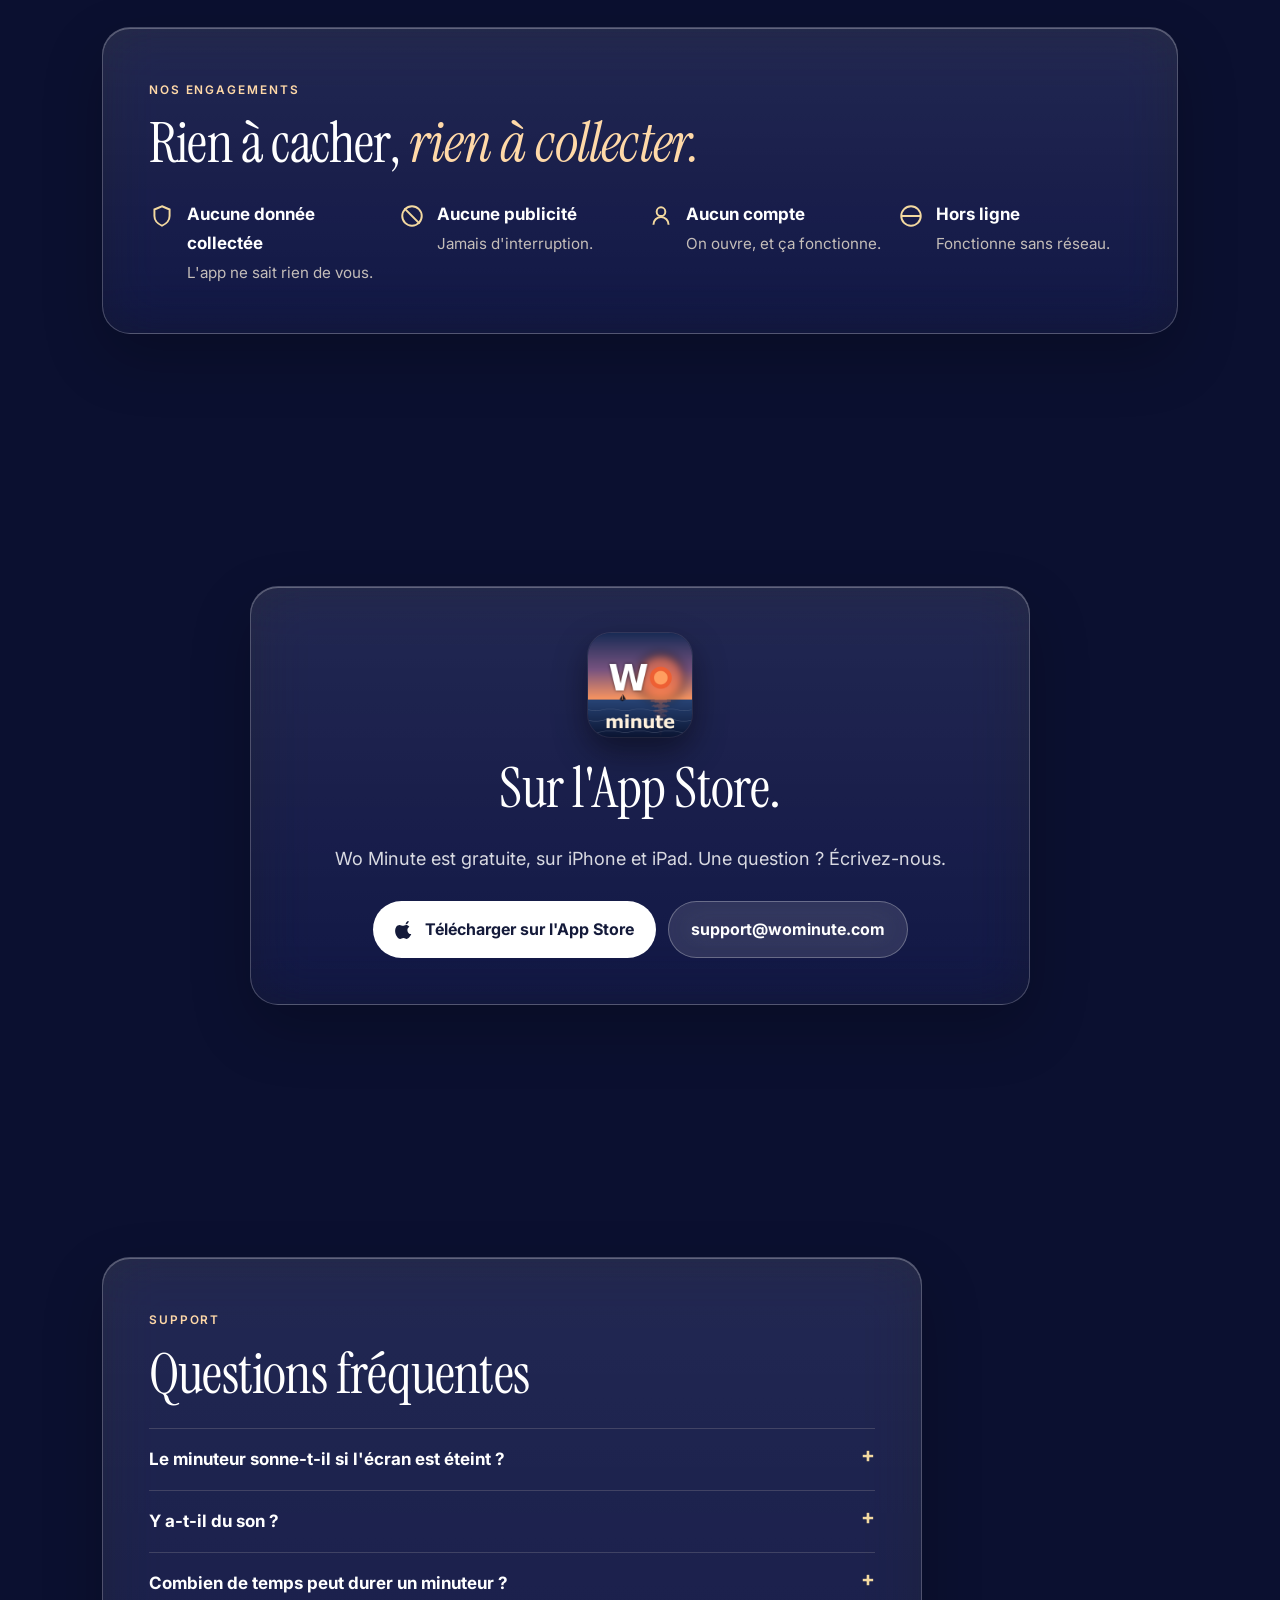
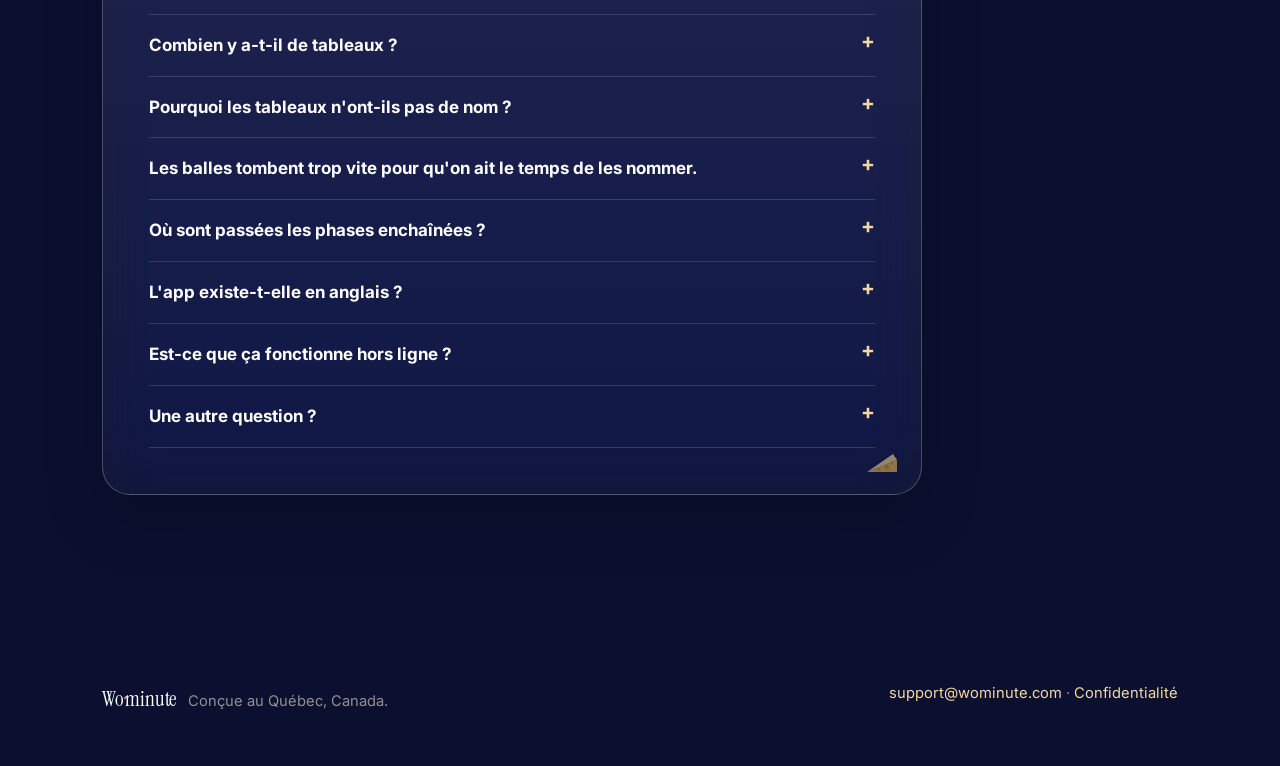
==== commit 68696a6e: "Site : sur Android, pas de bouton App Store qui ne mène nulle part — une note honnête (iPhone et iPa" ====
--- a/index.html
+++ b/index.html
@@ -309,6 +309,7 @@
 <script src="/estampe.js"></script>
 <script src="/ciel.js"></script>
 <script>window.WM_TEXTES = {"b": {"relancer": "Relancer", "milieu": "Sans regarder les chiffres : il en reste combien ?", "fin": "Lequel avez-vous regardé ?"}, "a": {"parti": "C'est parti", "recommencer": "Recommencer", "pause": "Pause", "reprendre": "Reprendre", "couleurs": {"corail": "Corail", "lavande": "Lavande", "menthe": "Menthe", "soleil": "Soleil"}}, "c": [{"nom": "Une transition", "video": "train", "tableau": "<b>Le petit train.</b> Il va de gare en gare jusqu'au terminus : la fin se voit venir.", "duree": "3 à 5 minutes — assez pour finir ce qu'on fait.", "gestes": ["Lancer le minuteur en annonçant le changement : « quand le train arrive, on va dîner ».", "Garder le même tableau pour la même transition, d'un jour à l'autre.", "Quand il arrive, passer à la suite tout de suite — le tableau a tenu sa promesse."]}, {"nom": "Un retour au calme", "video": "bougie", "tableau": "<b>La veillée.</b> Une bougie dans une chambre : le mouvement le plus lent de l'app.", "duree": "3 à 5 minutes.", "gestes": ["Proposer, ne pas imposer : « on regarde la bougie ensemble ? ».", "Baisser ou couper la musique si le son dérange.", "S'asseoir à côté et regarder aussi, sans parler."]}, {"nom": "Une attente", "video": "labyrinthe", "tableau": "<b>Le labyrinthe.</b> La souris cherche son fromage : il se passe toujours quelque chose.", "duree": "La vraie durée de l'attente, pas une durée rassurante.", "gestes": ["Choisir une durée honnête ; si l'attente s'allonge, relancer plutôt que promettre.", "Laisser la personne choisir le tableau.", "Commenter ce qu'on voit ensemble : « elle a trouvé un raccourci ! »."]}, {"nom": "Le brossage des dents", "video": "potager", "tableau": "<b>Le potager.</b> De la graine à la récolte : on brosse jusqu'à ce que tout ait poussé.", "duree": "2 minutes.", "gestes": ["Poser l'appareil là où on le voit dans le miroir.", "Toujours le même tableau, pour que ça devienne une routine.", "Fêter la récolte, pas la propreté."]}, {"nom": "La concentration", "video": "spirale", "tableau": "<b>La spirale.</b> Des graines posées à l'angle d'or : discret, sans histoire qui accroche.", "duree": "10 à 12 minutes, puis une pause.", "gestes": ["Poser l'appareil à l'écart du travail, dans le coin de l'œil.", "Couper la musique.", "À la fin, une vraie pause avant de relancer."]}]};</script>
+<script>window.WM_TEXTES.android = {"ancre": "#gestes", "court": "Essayer", "note": "Wo Minute existe sur iPhone et iPad. Sur Android, vous pouvez l'essayer ici, dans le navigateur."};</script>
 <script src="/interactif.js"></script>
 <script>window.WM_SOURIS = { mot: "Elle a trouvé son fromage." };</script>
 <script src="/surprises.js"></script>
--- a/site.css
+++ b/site.css
@@ -274,3 +274,9 @@
   font-family:var(--titre); font-size:1.35rem; opacity:0; transition:opacity .5s, transform .5s var(--ease); pointer-events:none}
 .mot-souris.vu{opacity:1; transform:translate(-50%,0)}
 @media (prefers-reduced-motion:reduce){ .tableaux .tel{transition:none} .souris,.souris .paupieres,.souris .moustache{animation:none; transition:none} }
+
+/* Android : l'app n'existe que sur iPhone et iPad — on le dit au lieu d'un bouton qui ne mène nulle part */
+.note-android{margin:24px 0 0; padding:12px 16px; border-radius:16px; font-size:.95rem; line-height:1.5; color:#fff;
+  background:rgba(255,255,255,.10); border:1px solid rgba(255,255,255,.24); max-width:520px}
+.carte .note-android{margin:0 auto 18px}
+.android .actions{margin-top:16px}
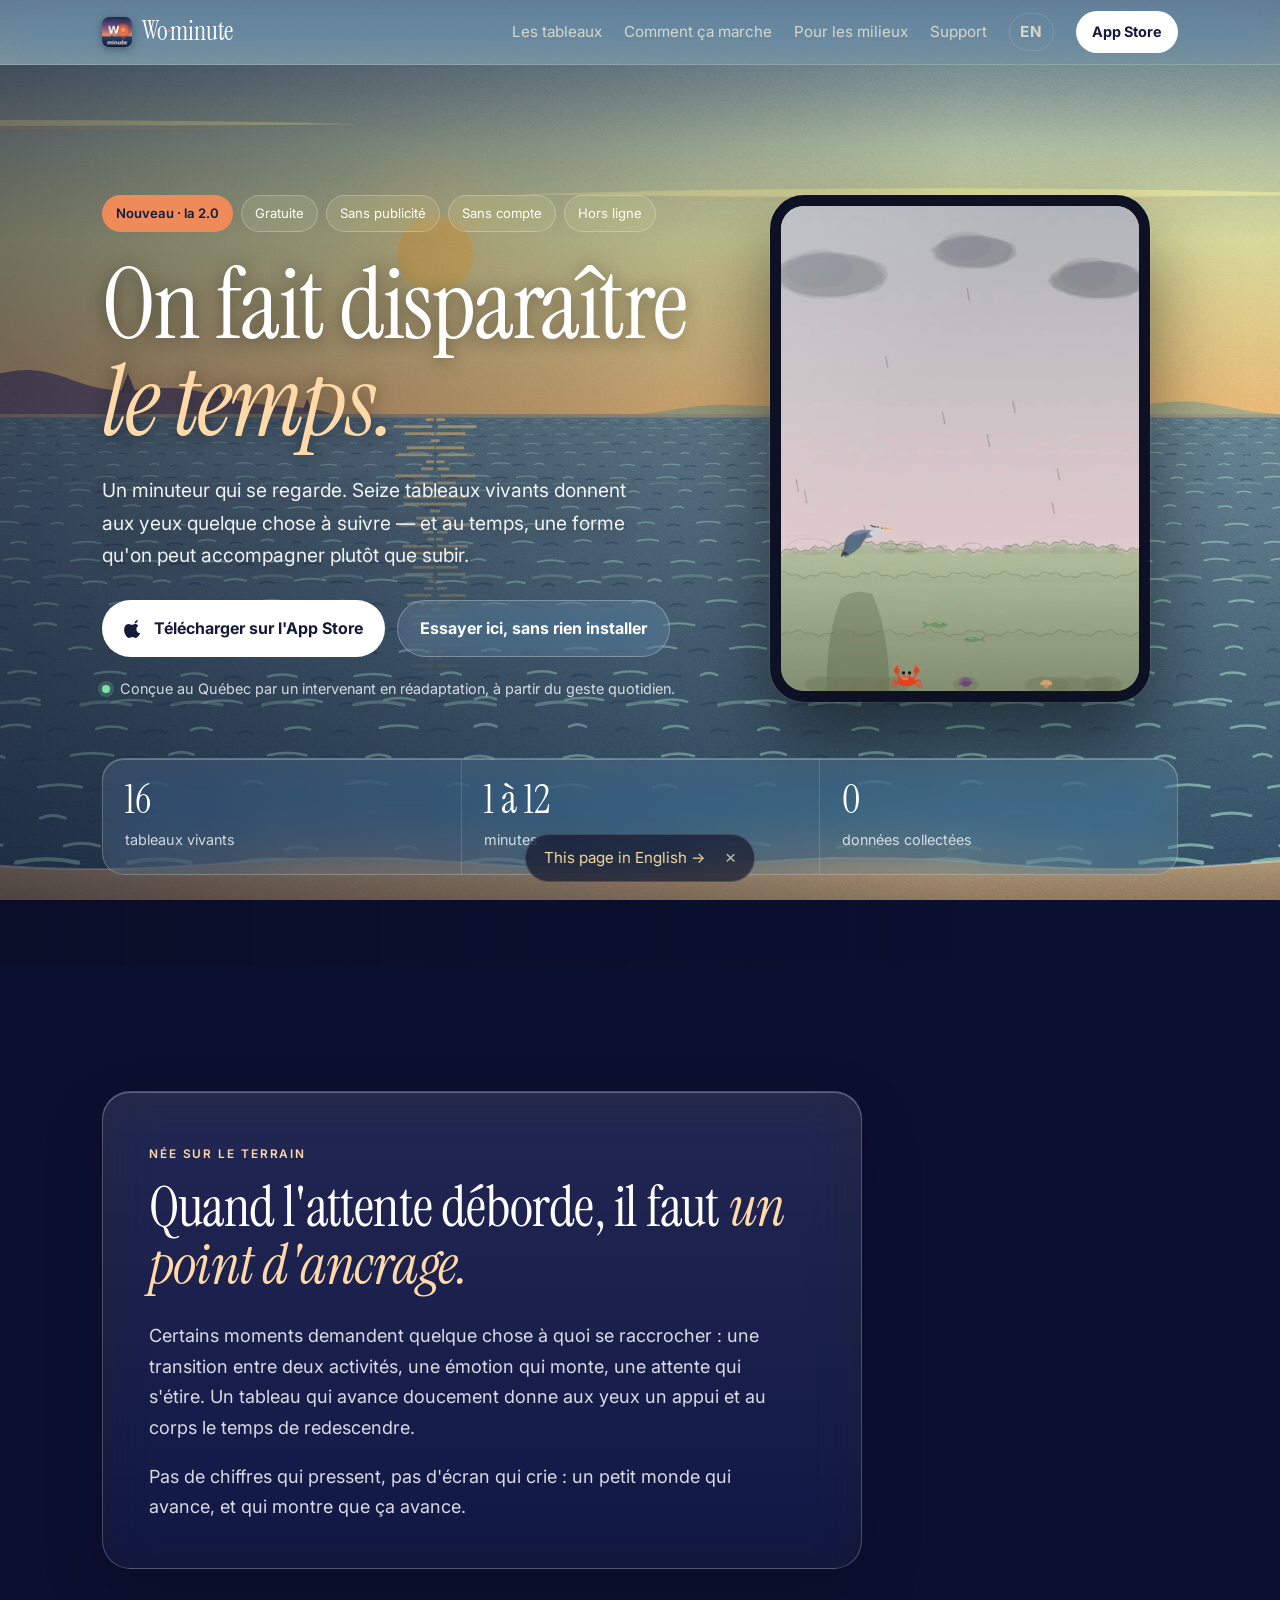
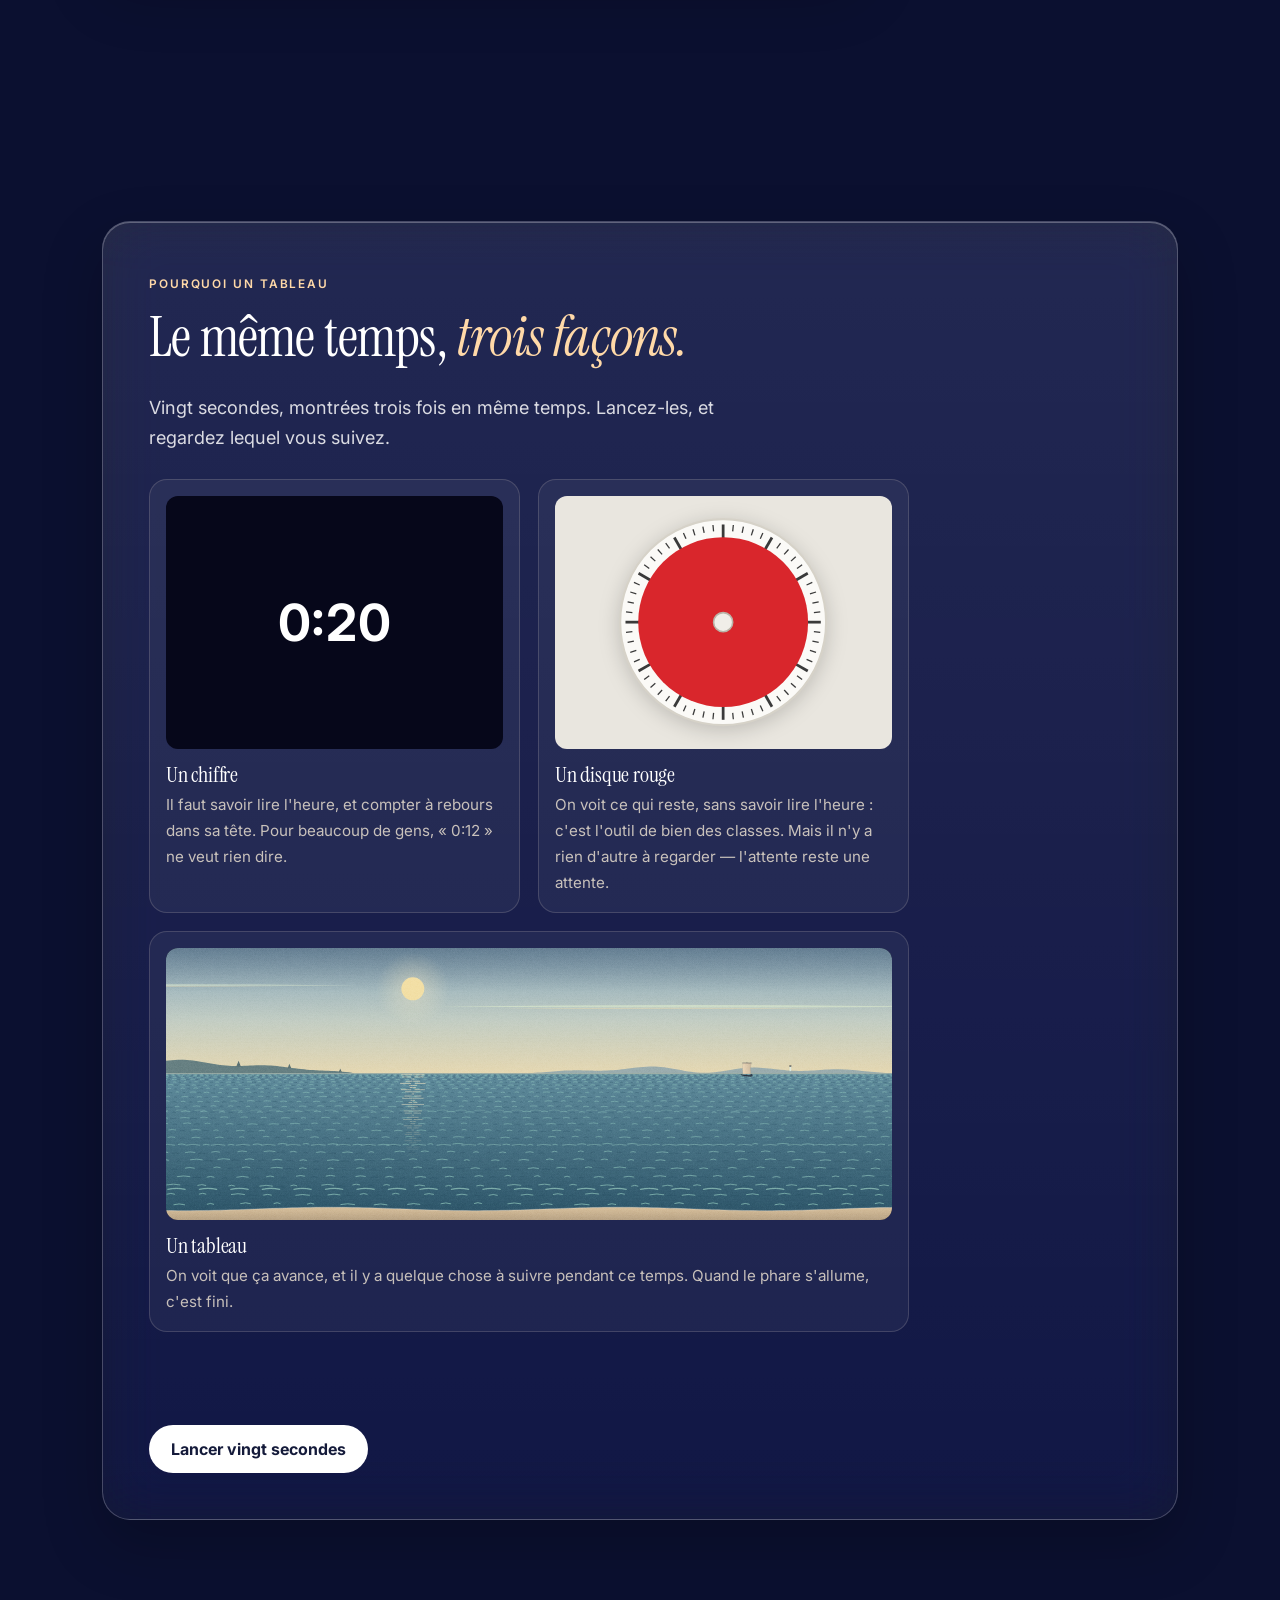
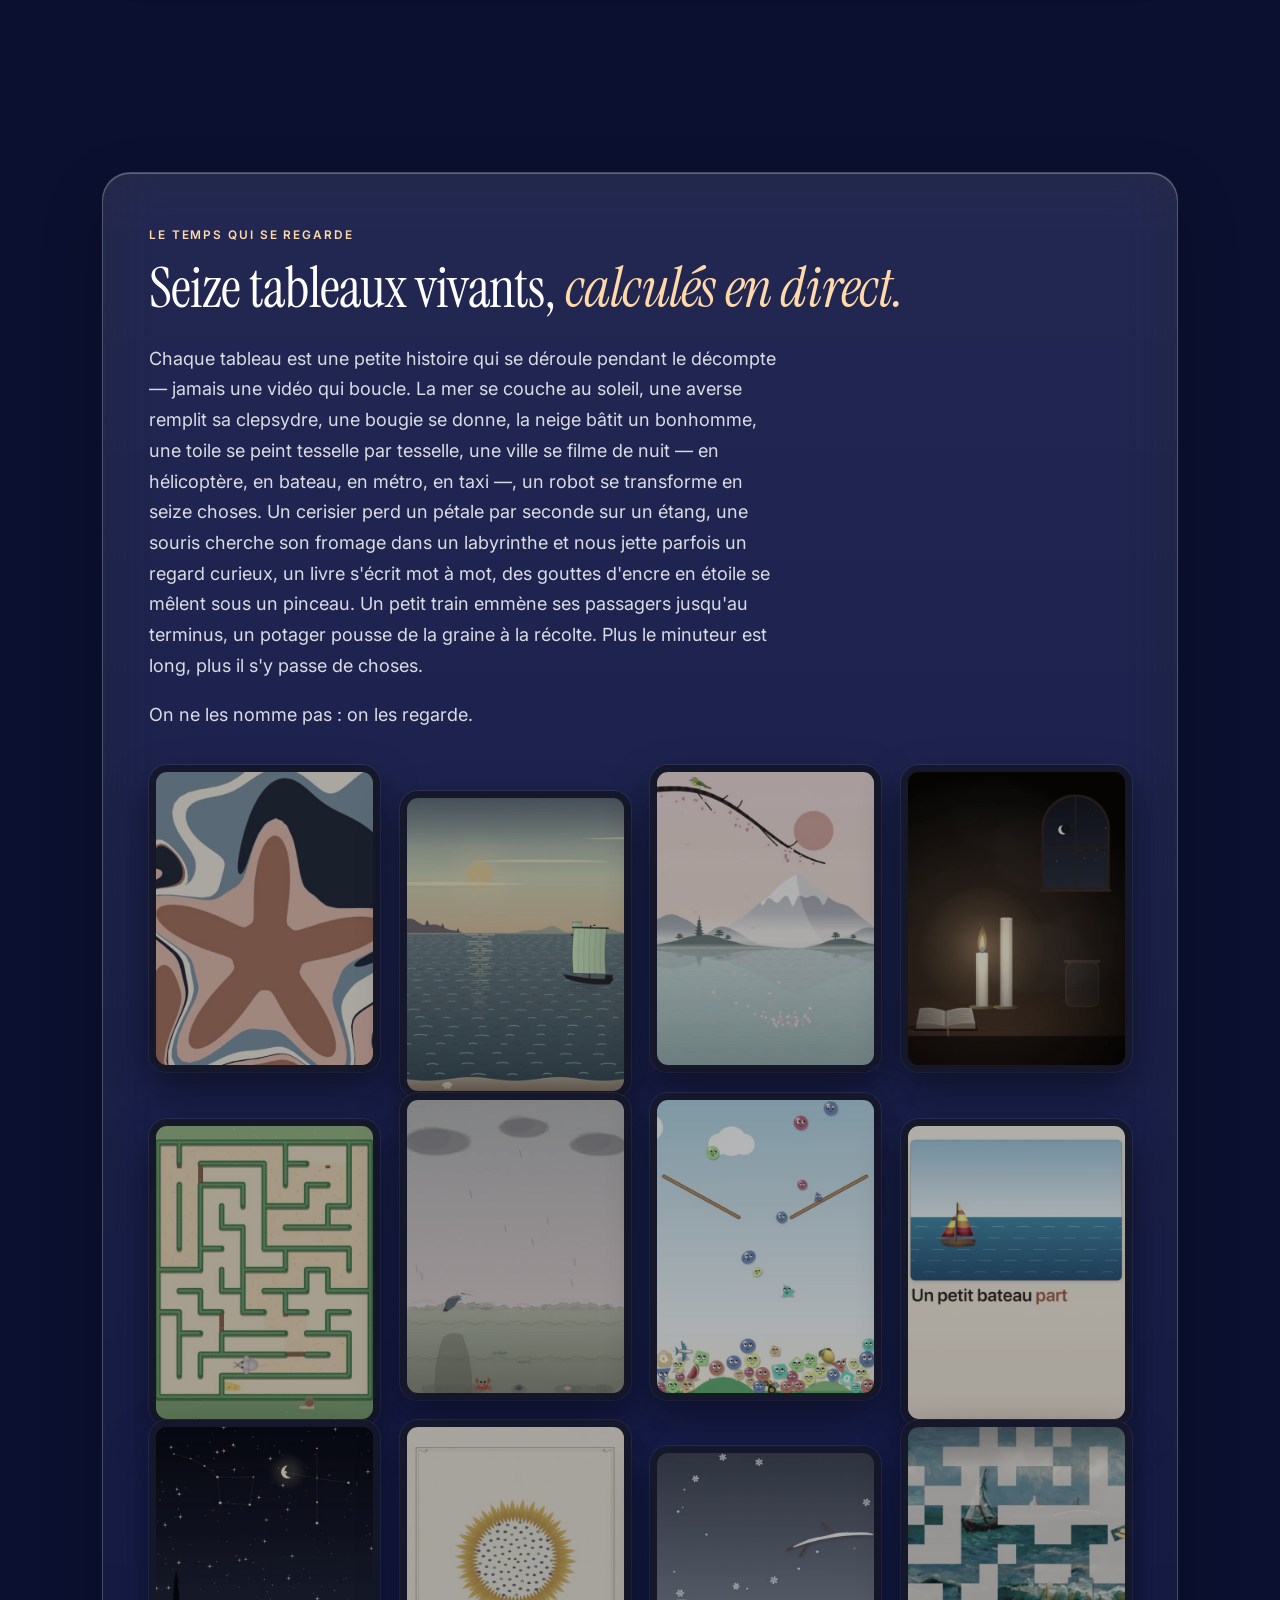
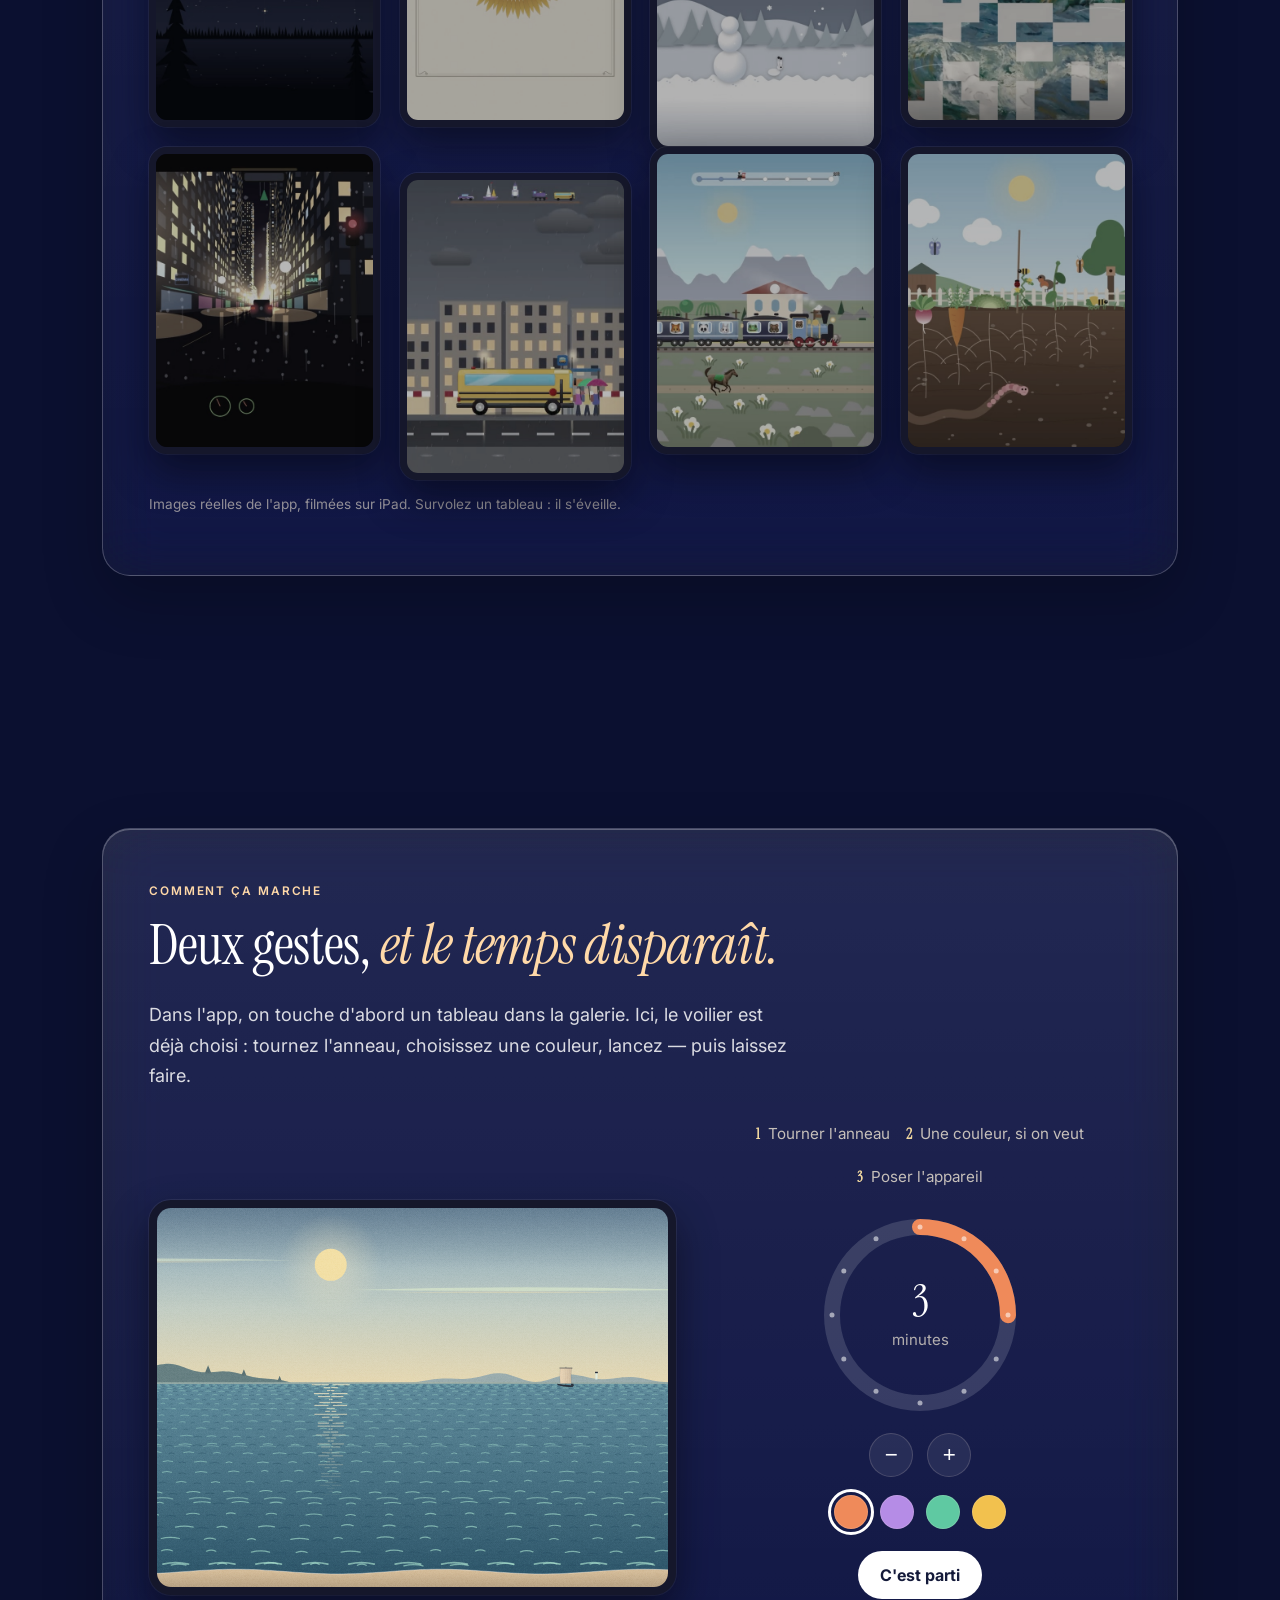
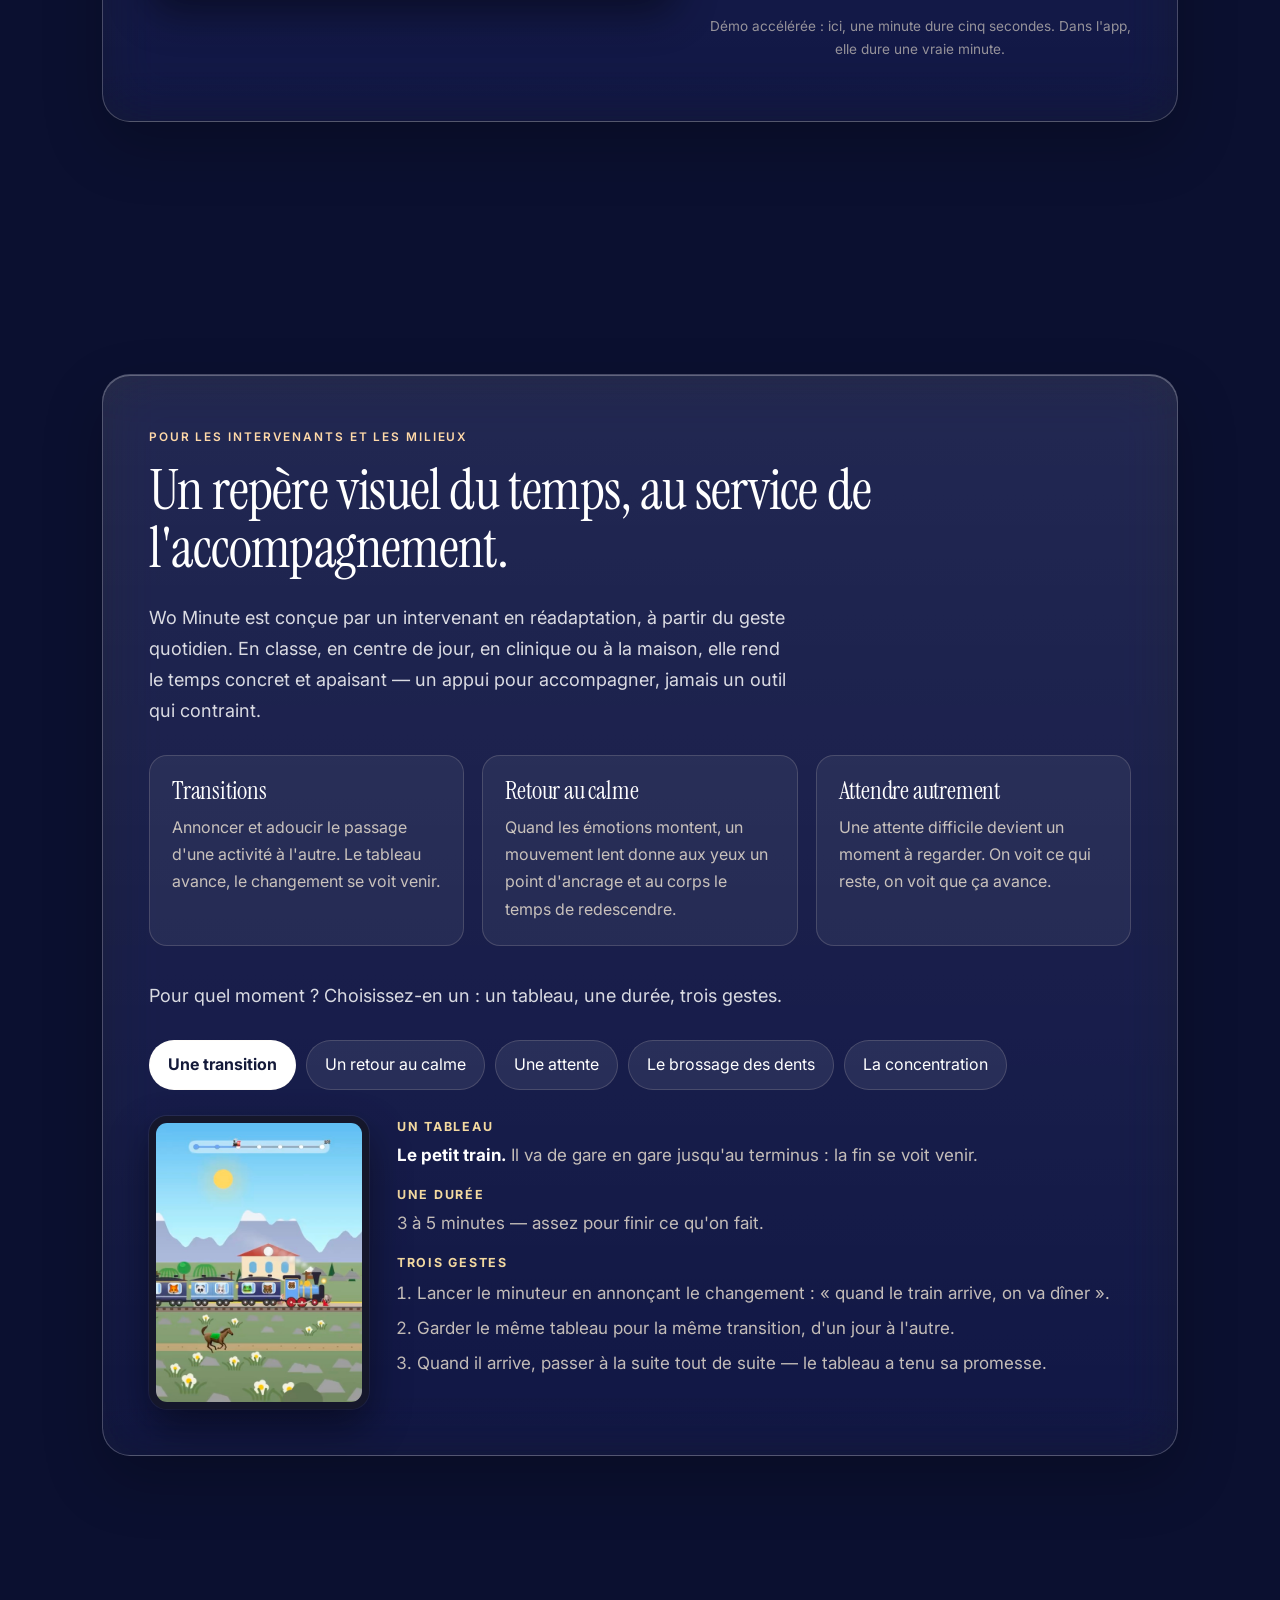
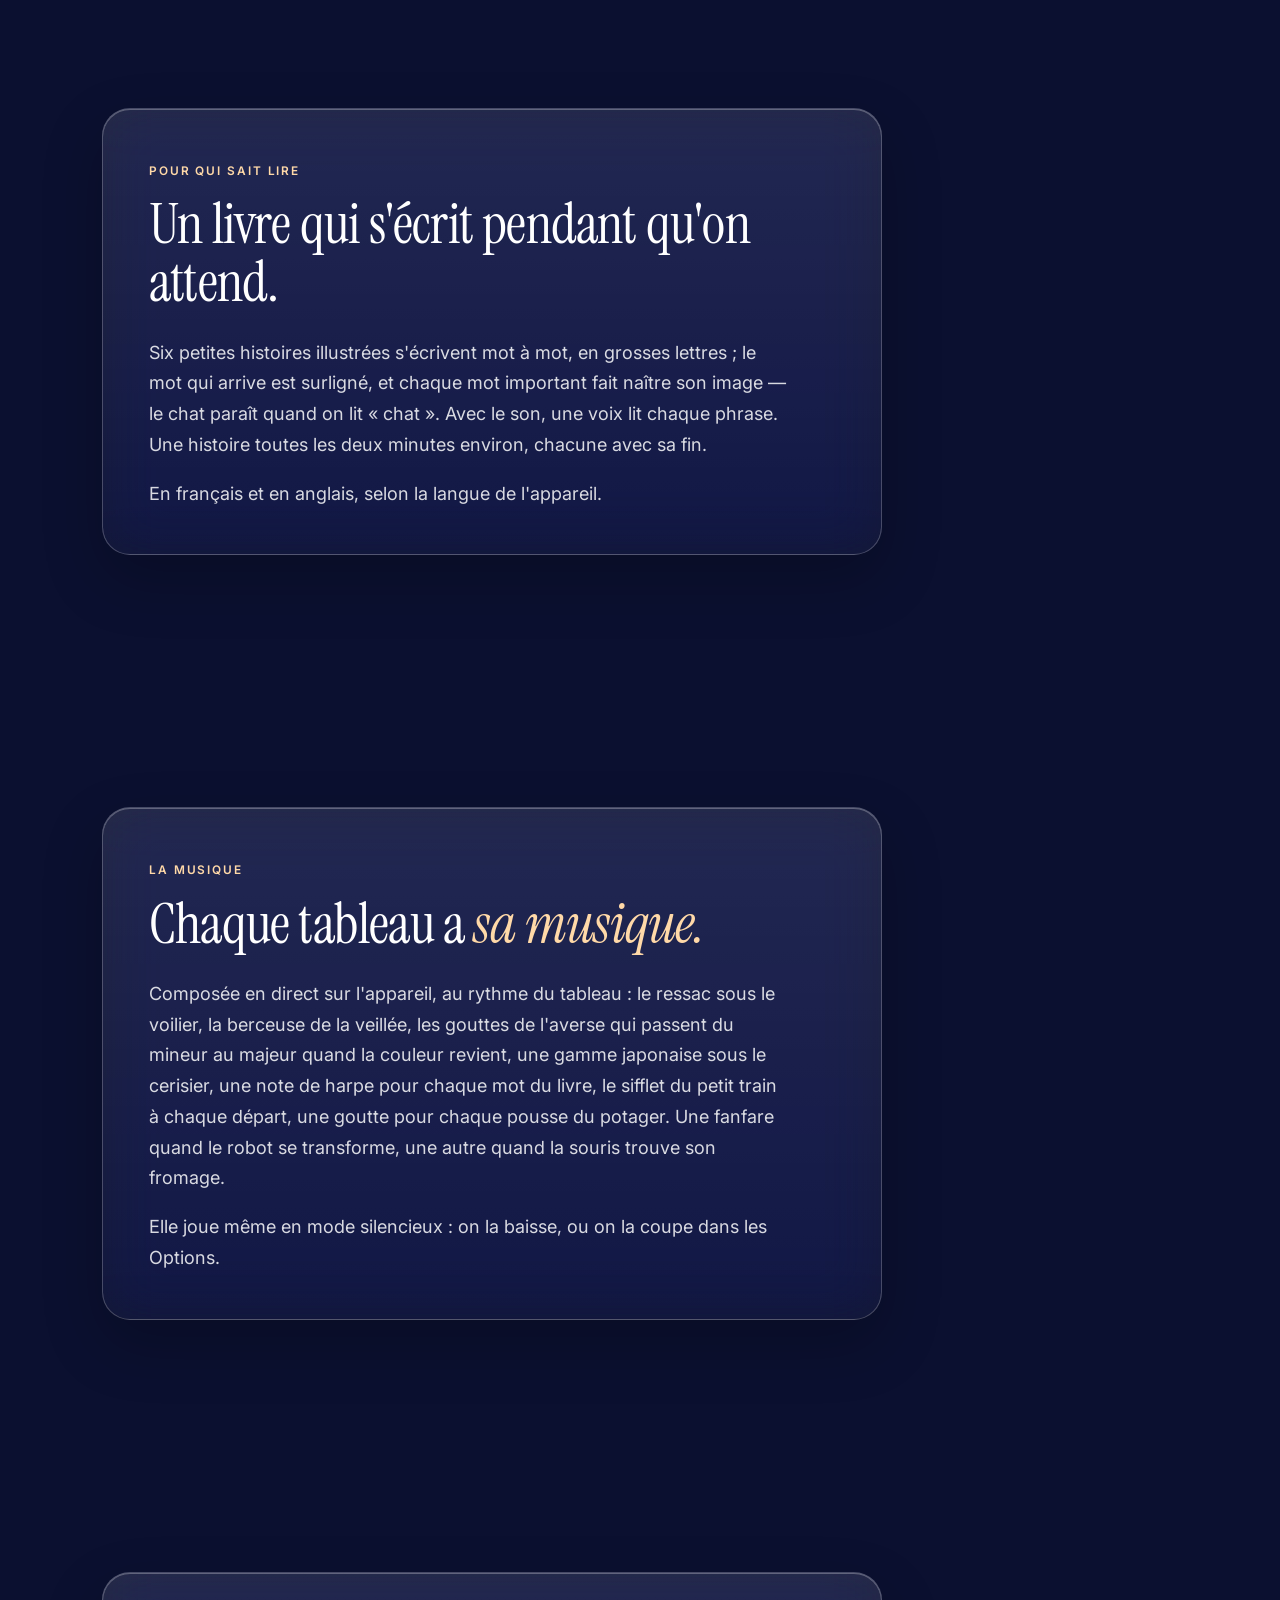
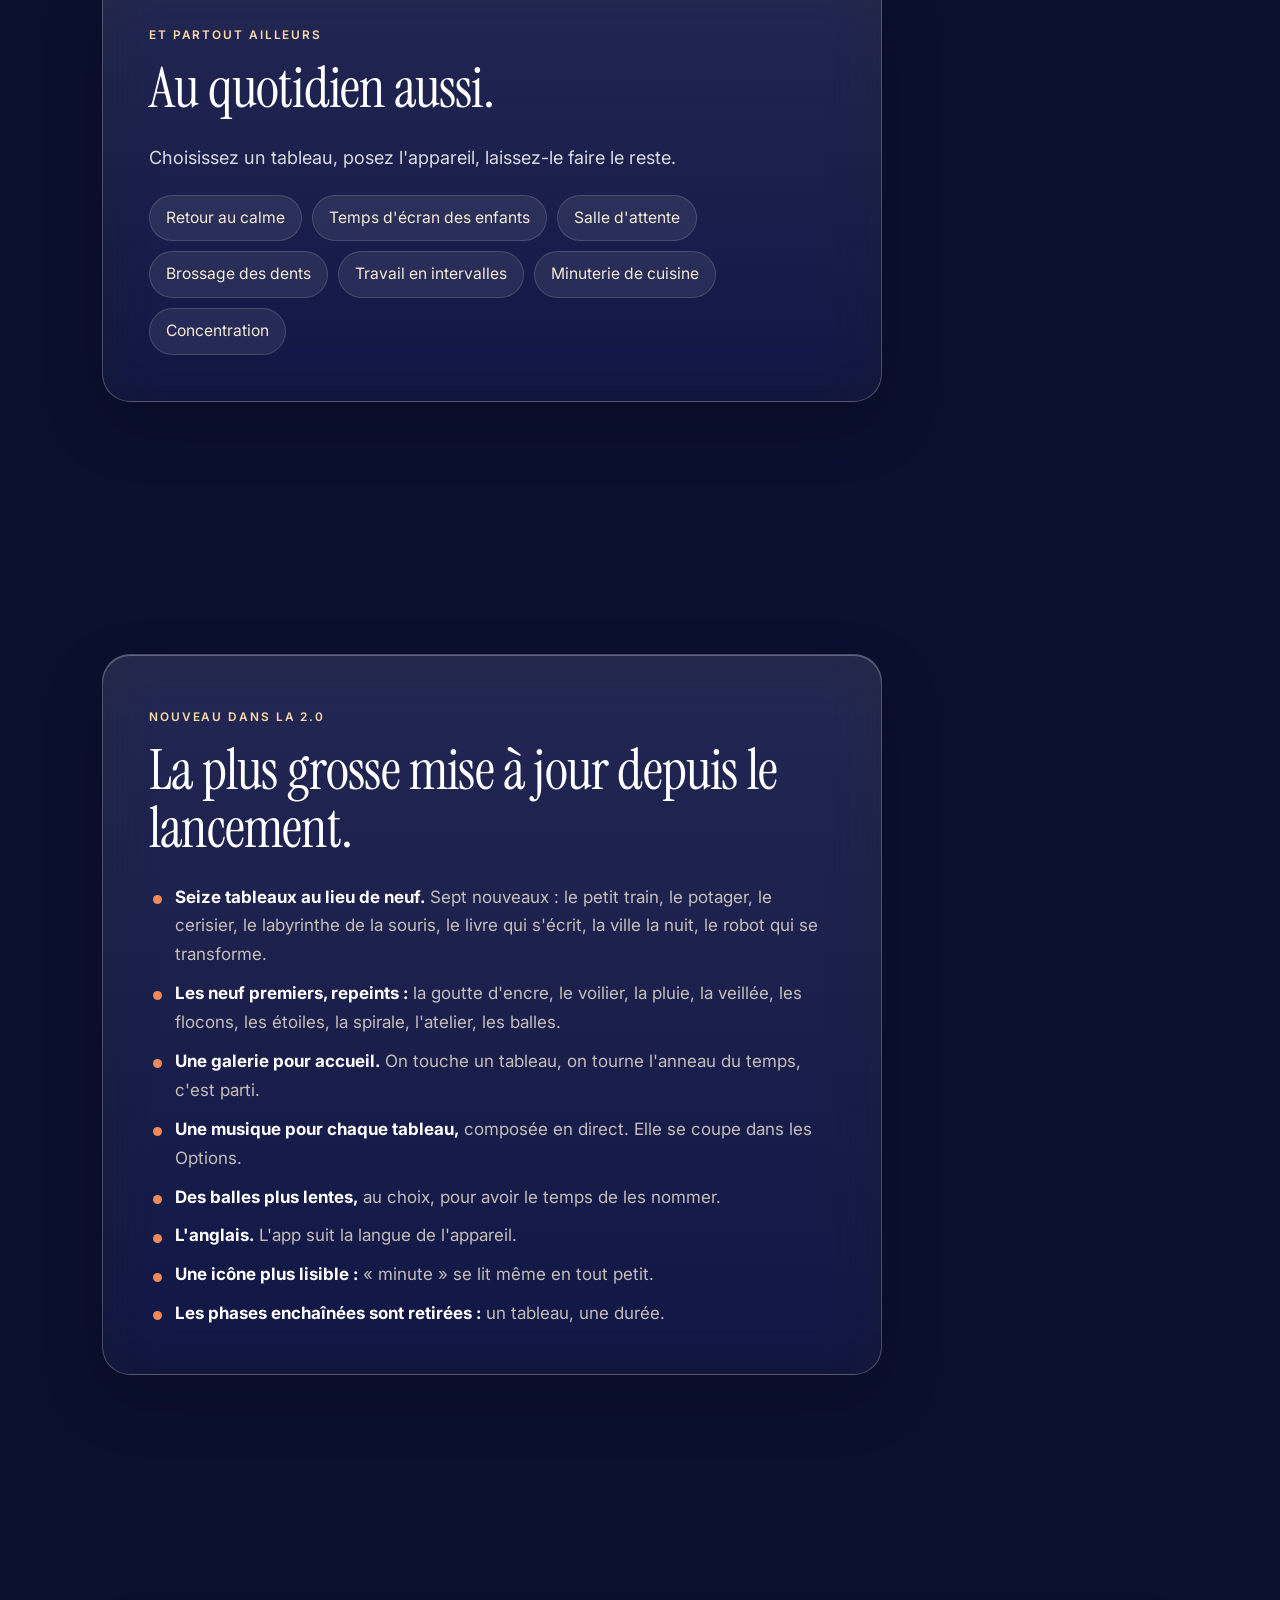
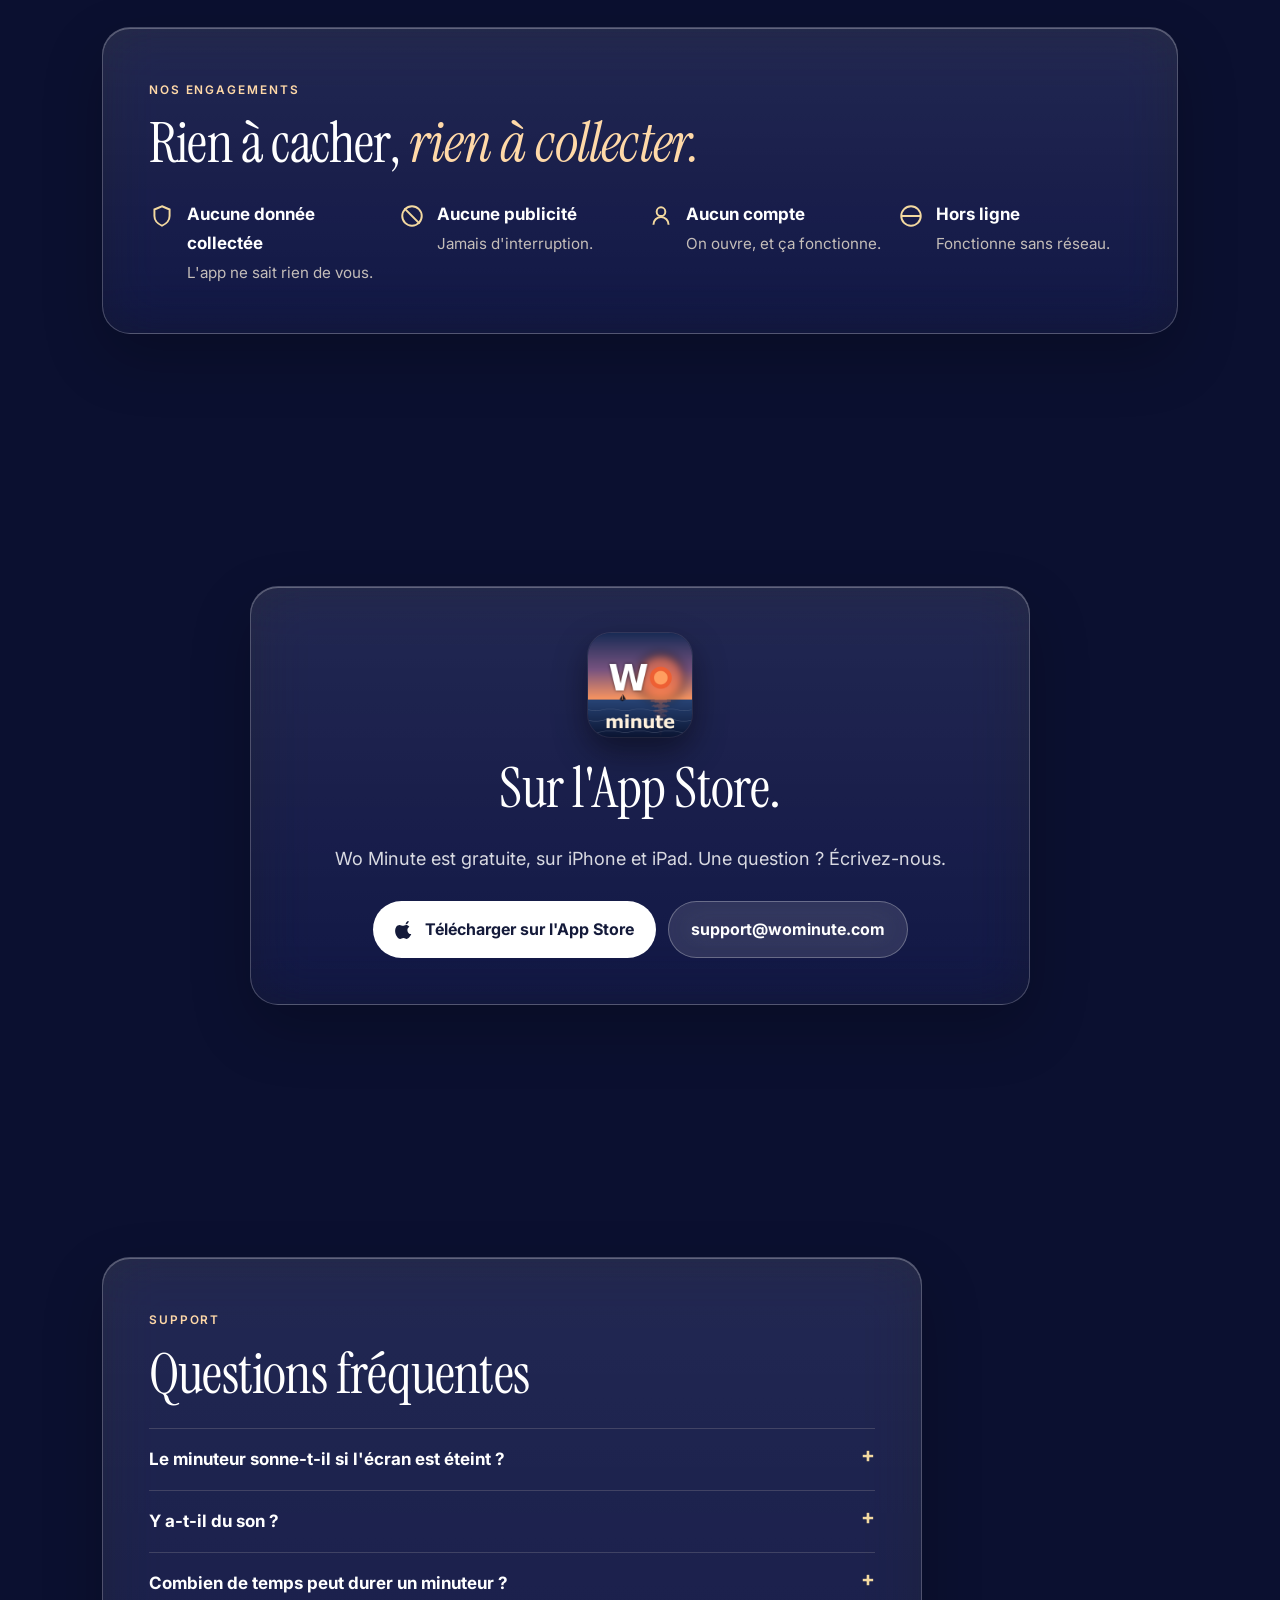
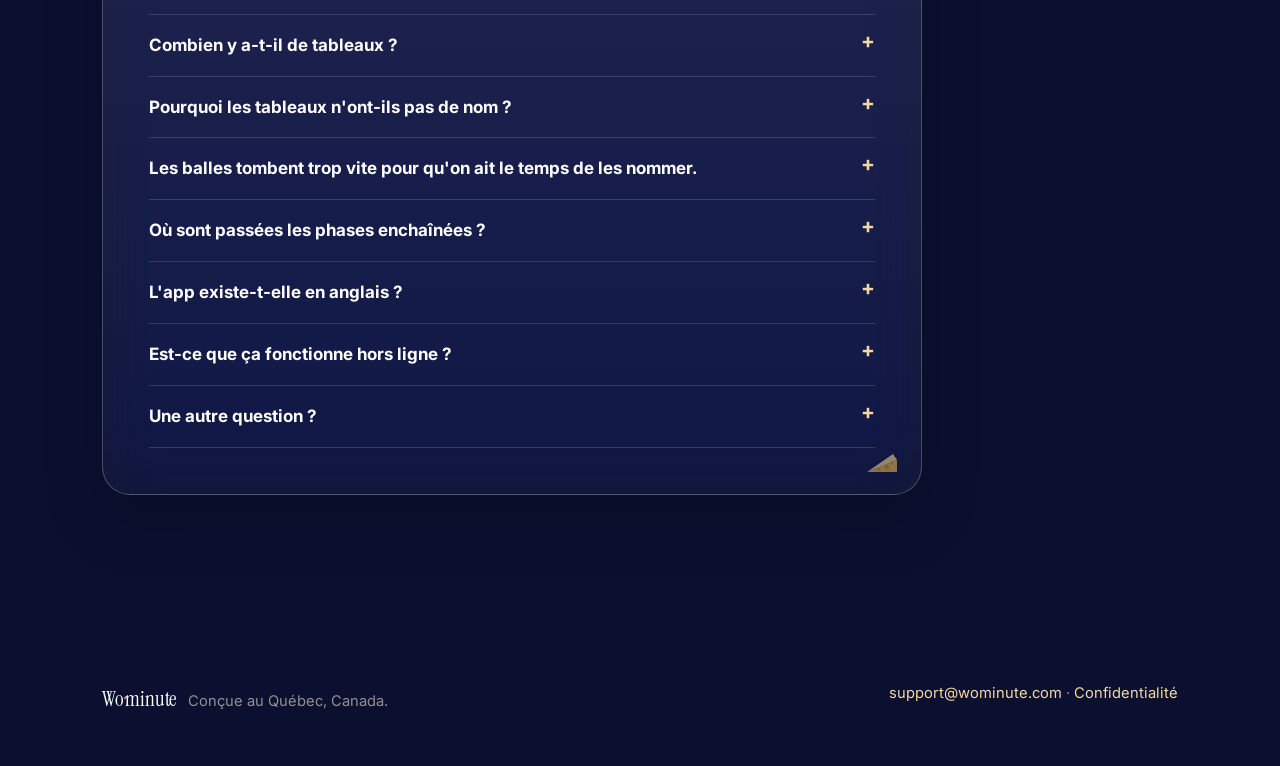
==== commit fe072a46: "Site : l'iPad de l'ouverture joue la Pluie et son héron, plus le petit train Martin : « j'aurais pré" ====
--- a/index.html
+++ b/index.html
@@ -53,7 +53,7 @@
           </div>
           <div class="confiance" style="margin-top:20px"><i></i>Conçue au Québec par un intervenant en réadaptation, à partir du geste quotidien.</div>
         </div>
-        <div class="appareil"><video muted loop playsinline autoplay preload="auto" poster="/scenes/train.jpg" aria-label="Le petit train de Wo Minute, filmé sur iPad"><source src="/scenes/train.mp4" type="video/mp4"></video></div>
+        <div class="appareil"><video muted loop playsinline autoplay preload="auto" poster="/scenes/pluie.jpg" aria-label="La pluie de Wo Minute et son héron, filmée sur iPad"><source src="/scenes/pluie.mp4" type="video/mp4"></video></div>
       </div>
       <div class="chiffres-ouv"><div><b>16</b><span>tableaux vivants</span></div><div><b>1 à 12</b><span>minutes</span></div><div><b>0</b><span>données collectées</span></div></div>
     </div>
